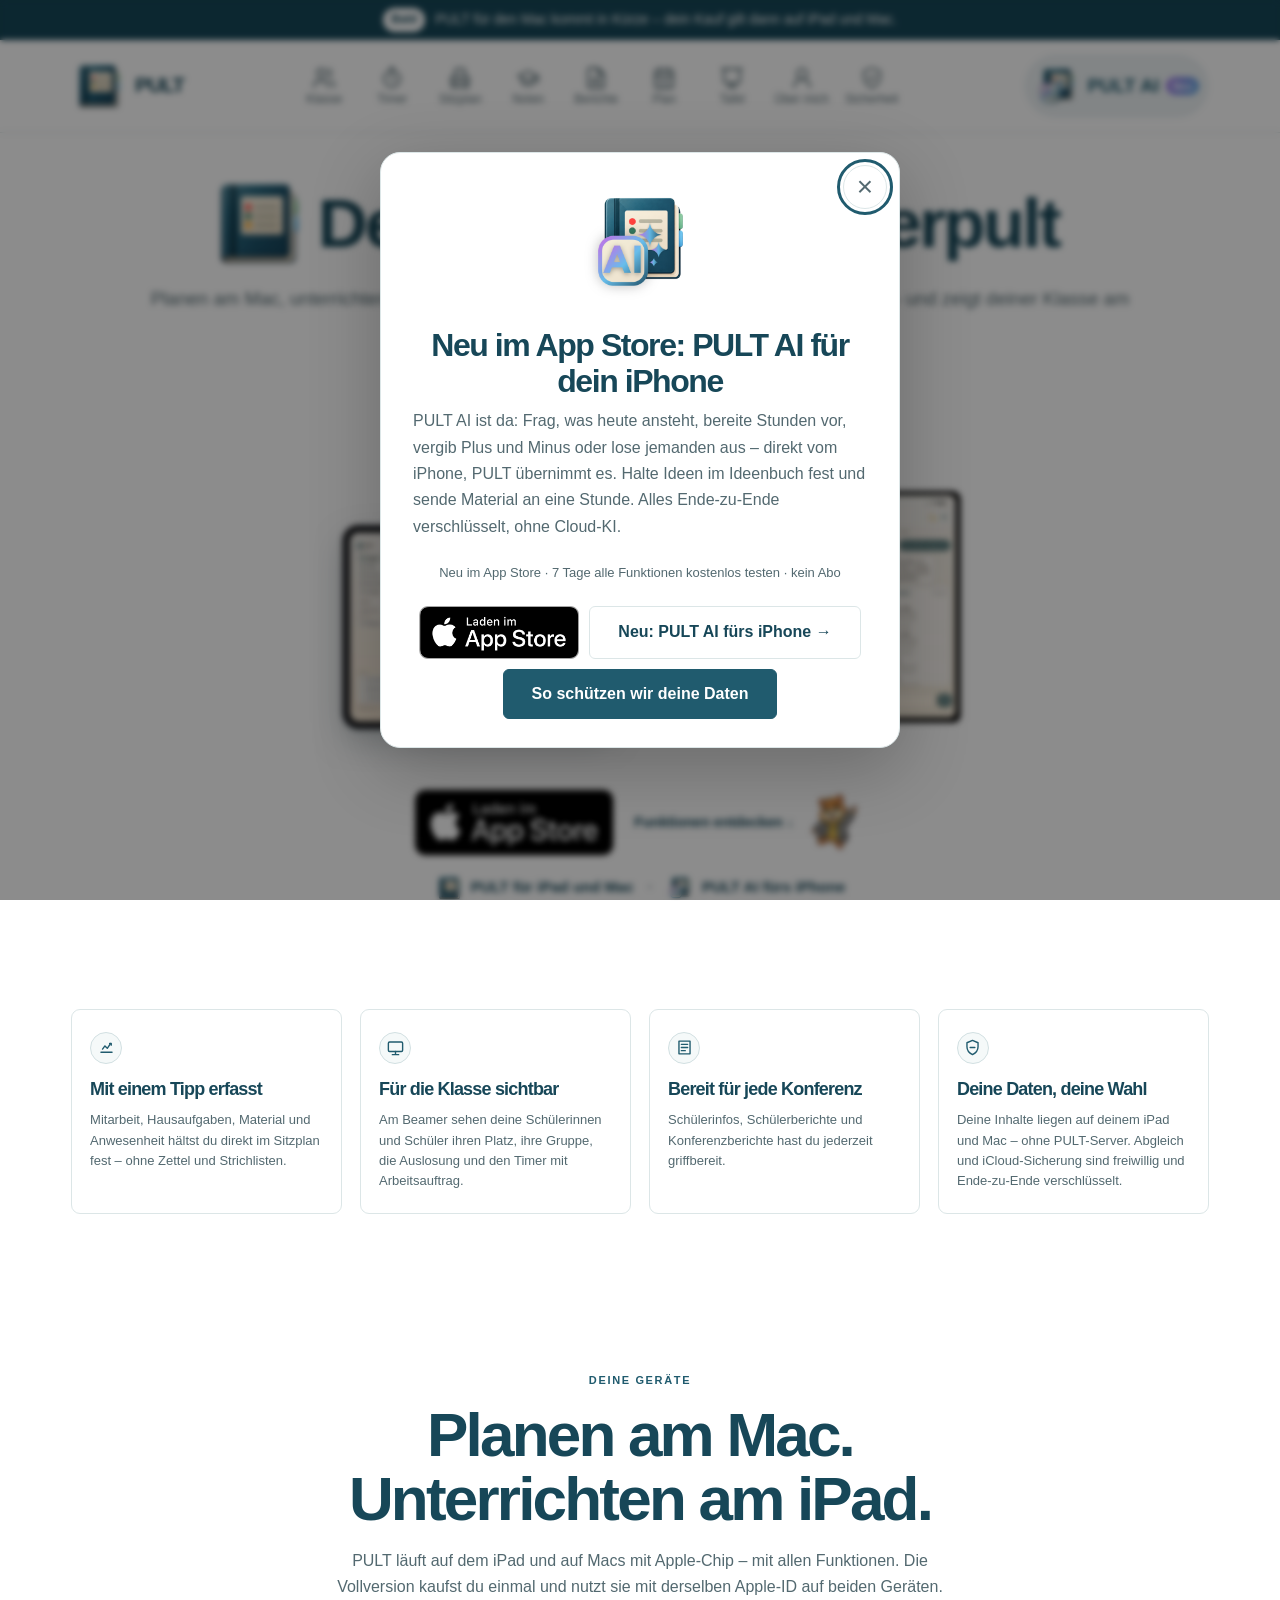
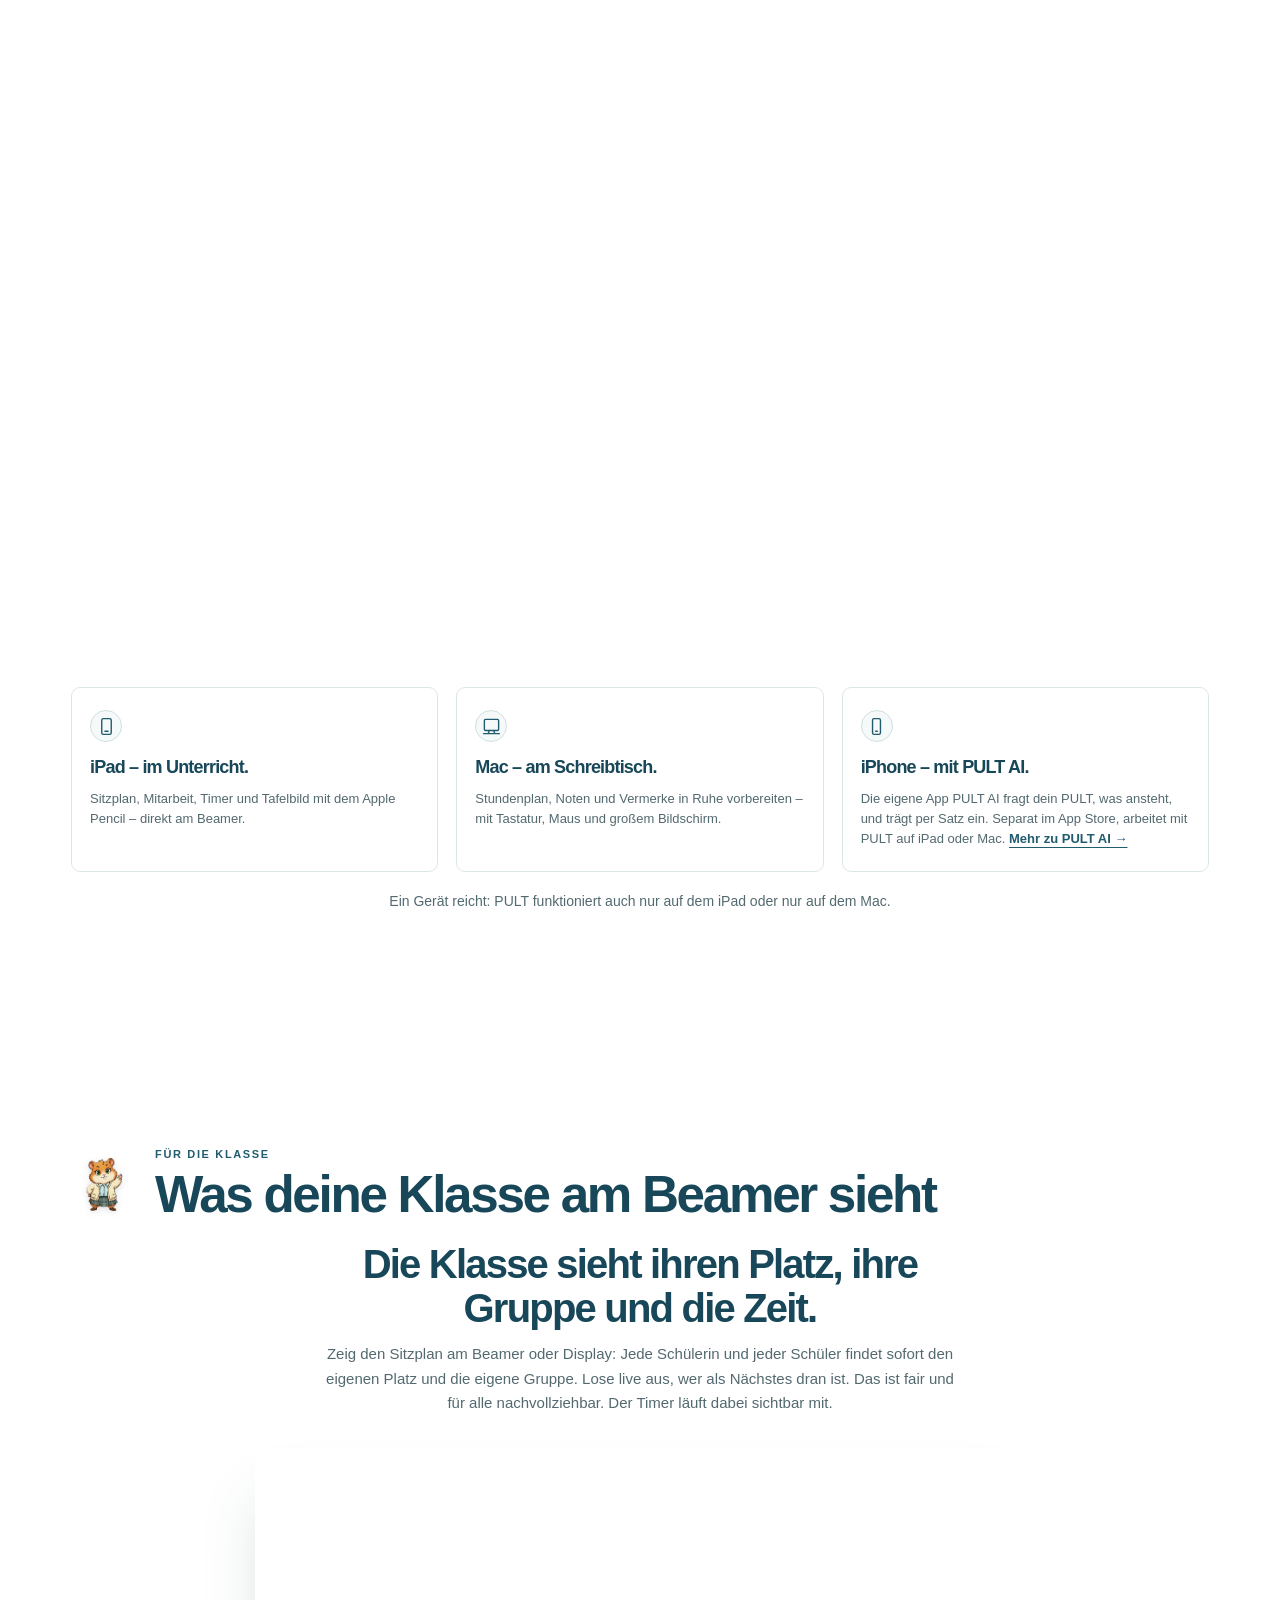
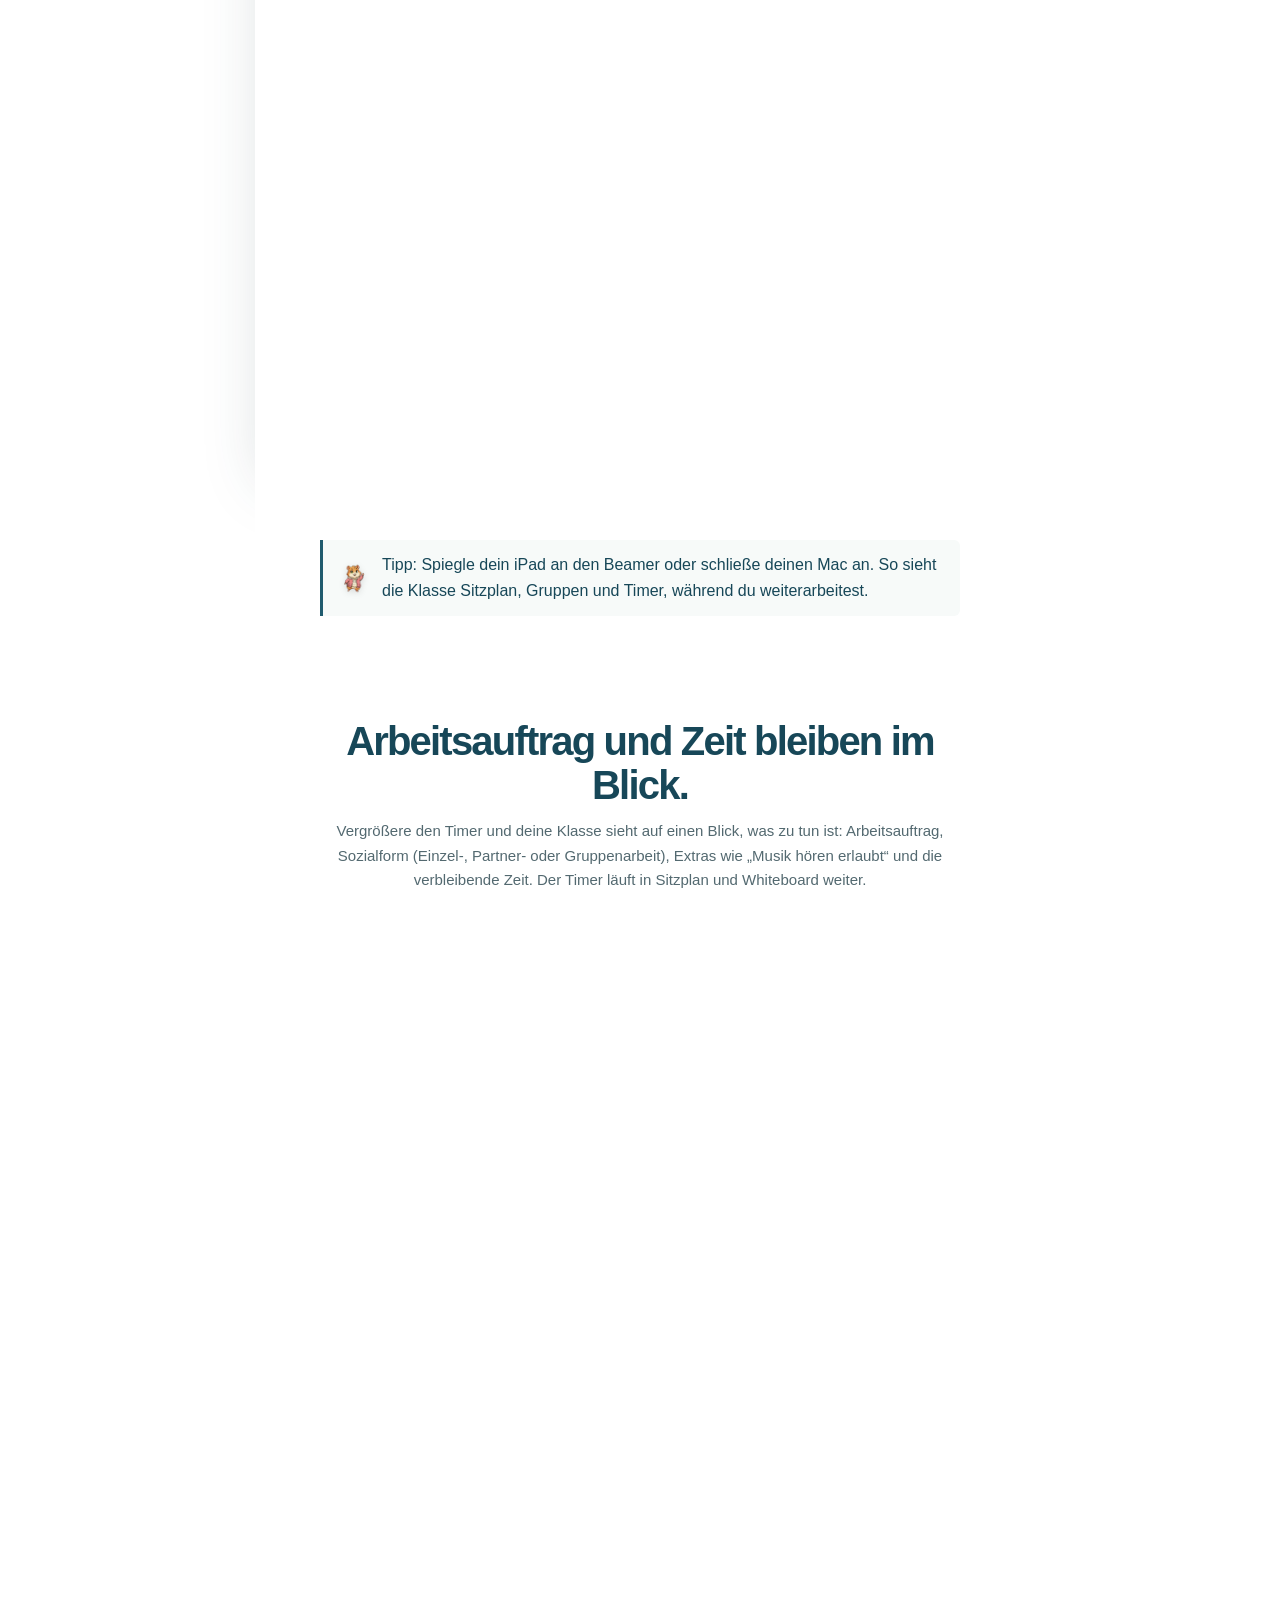
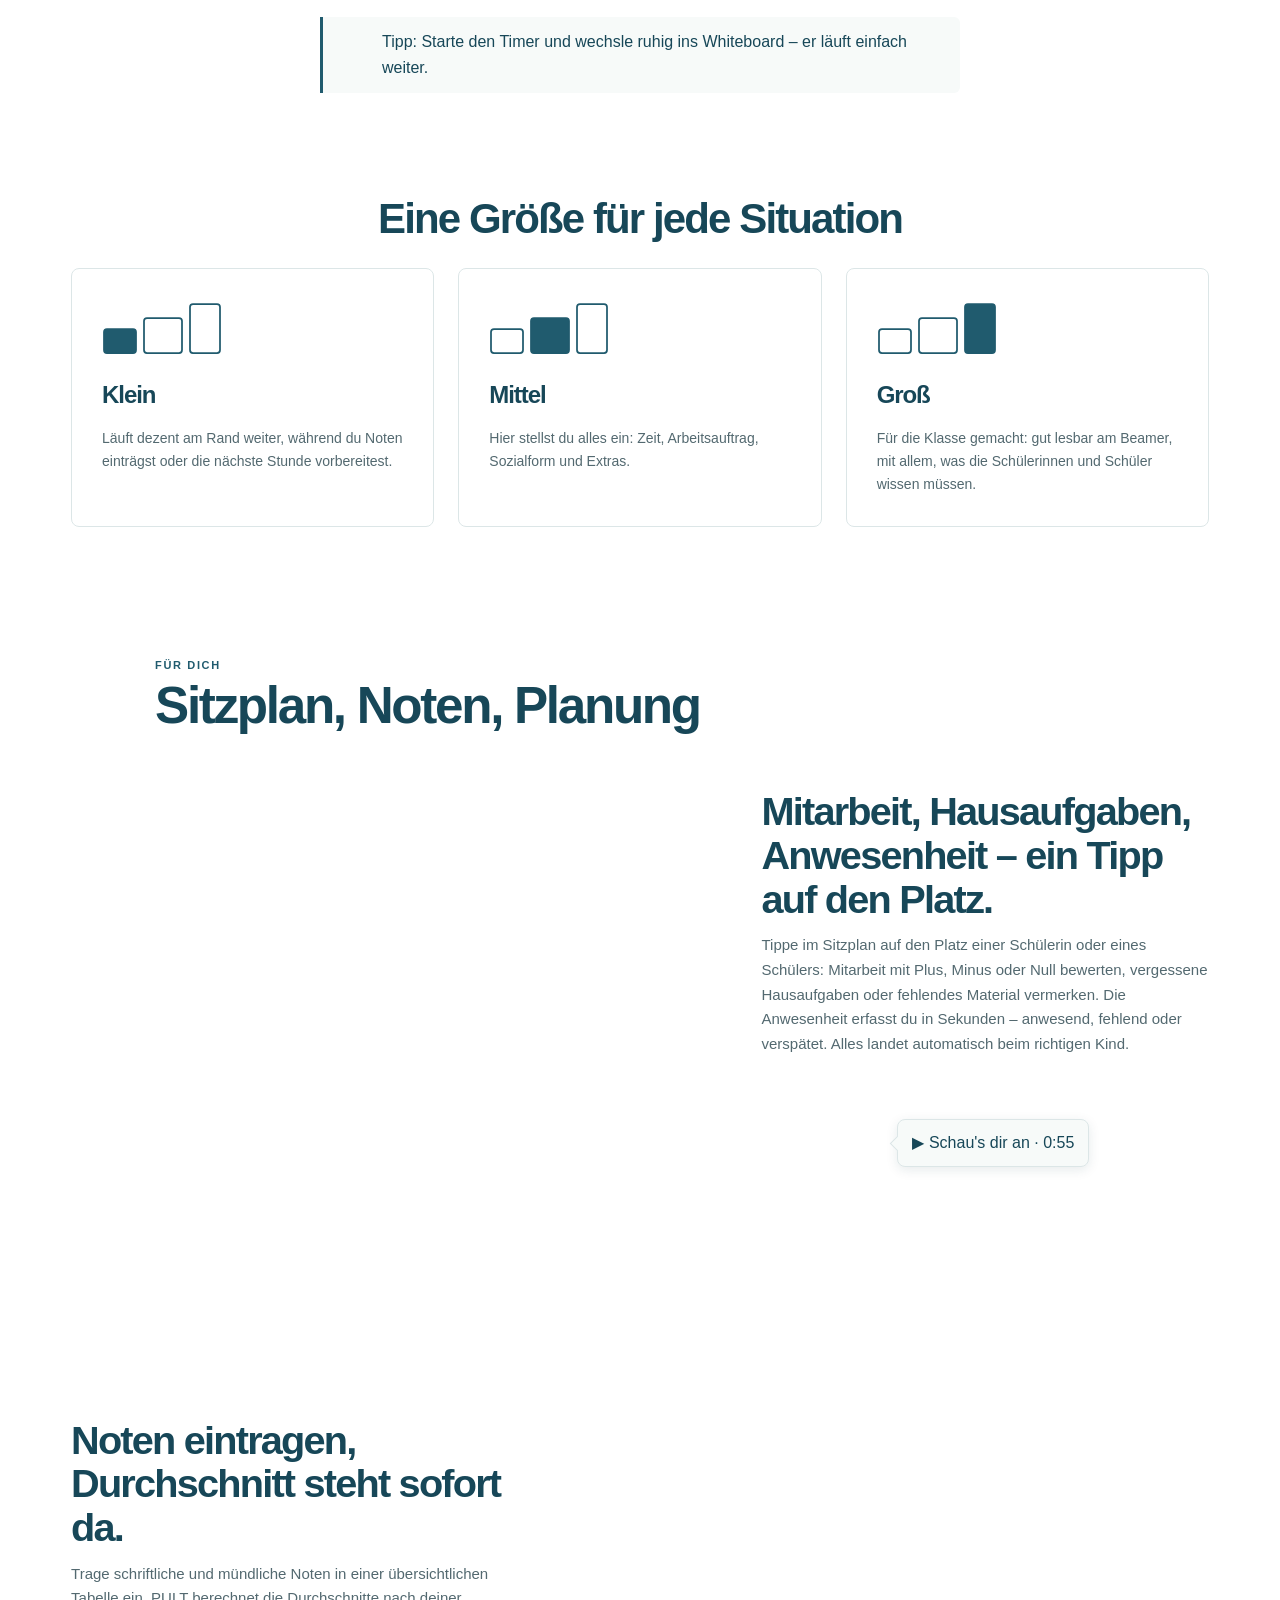
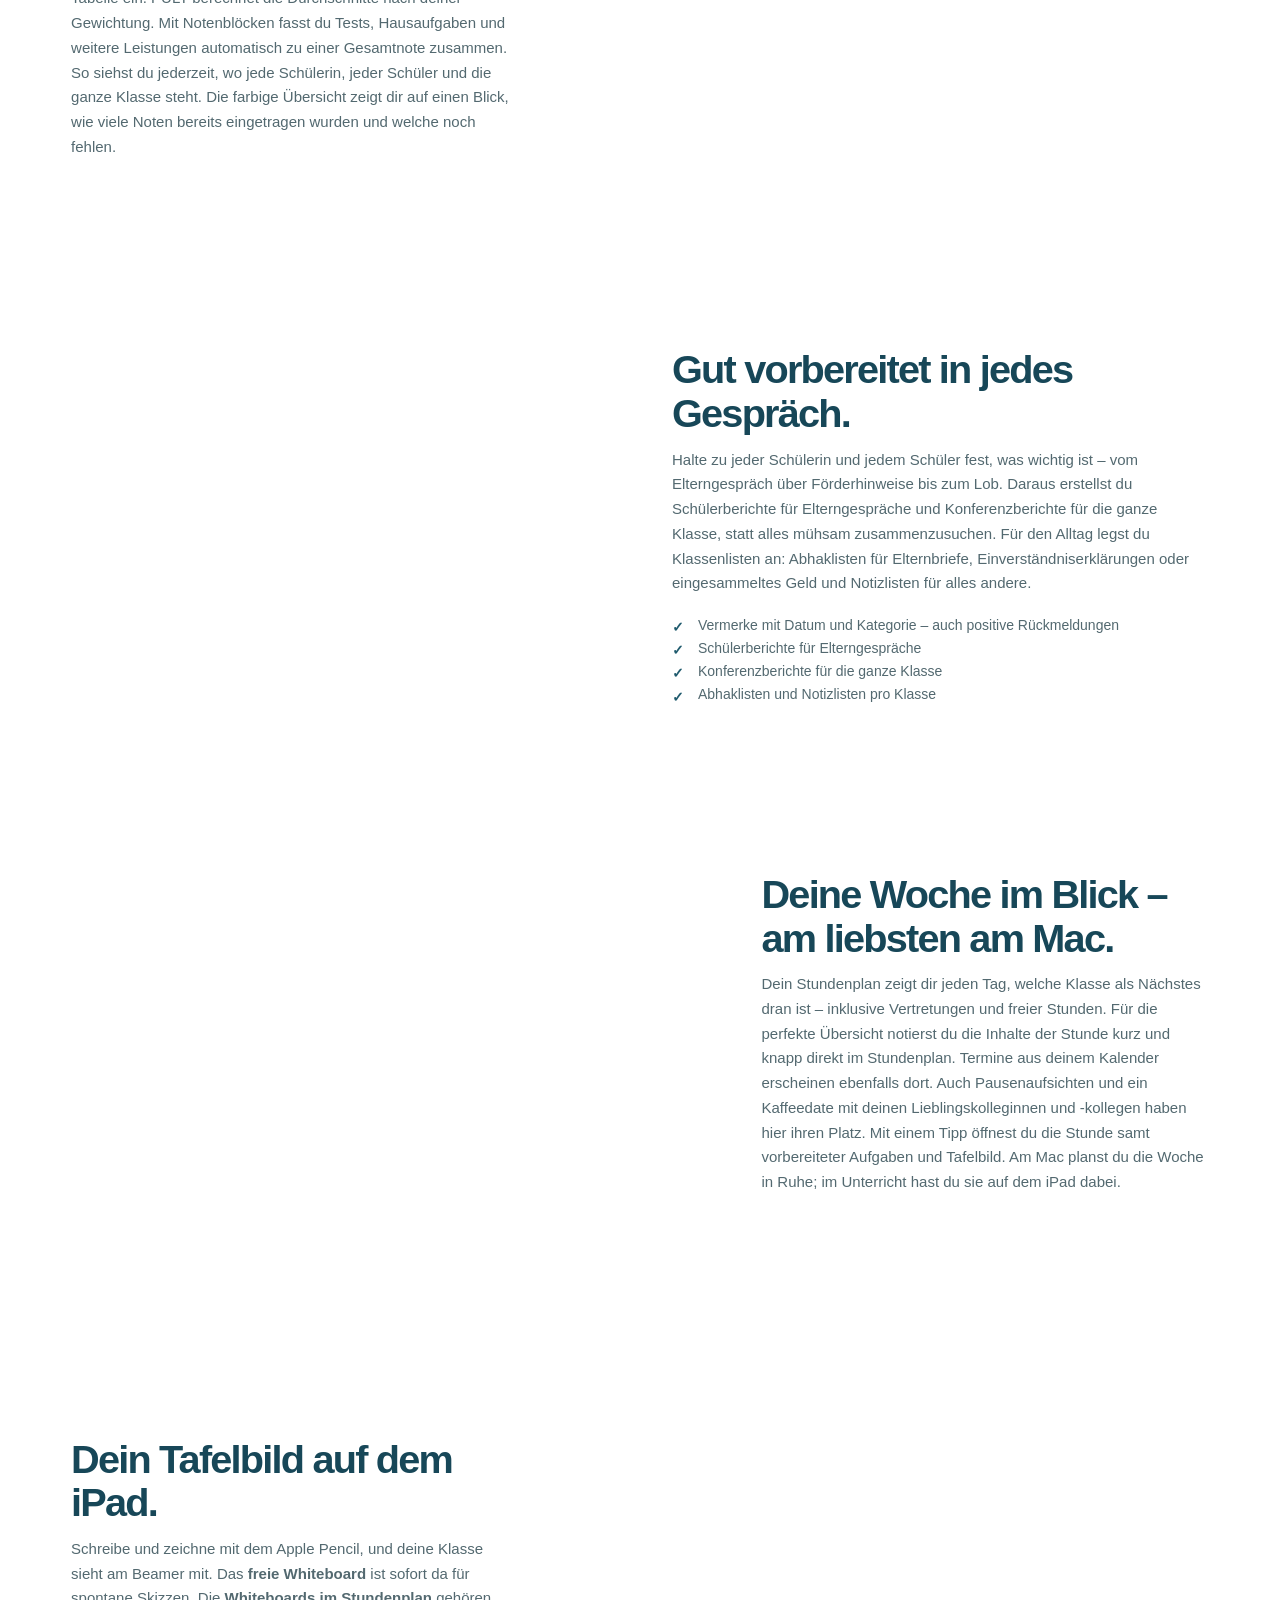
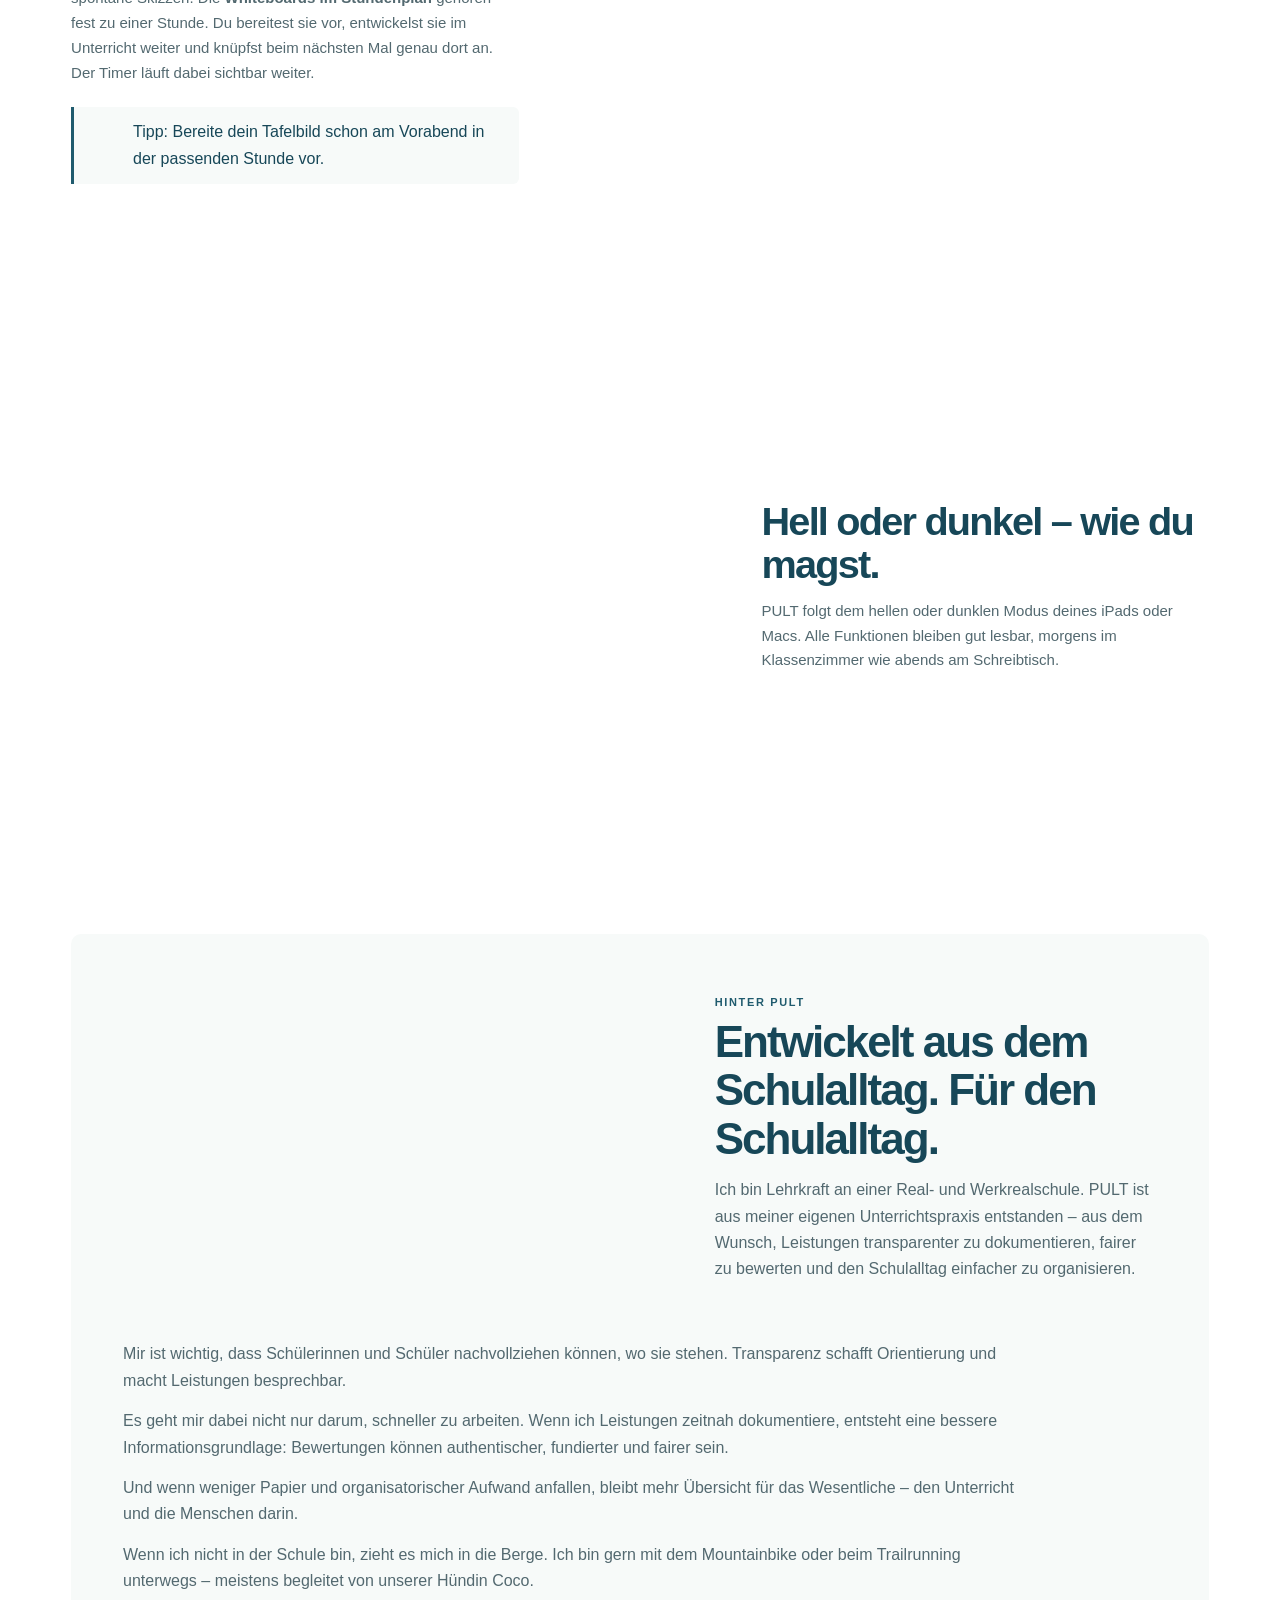
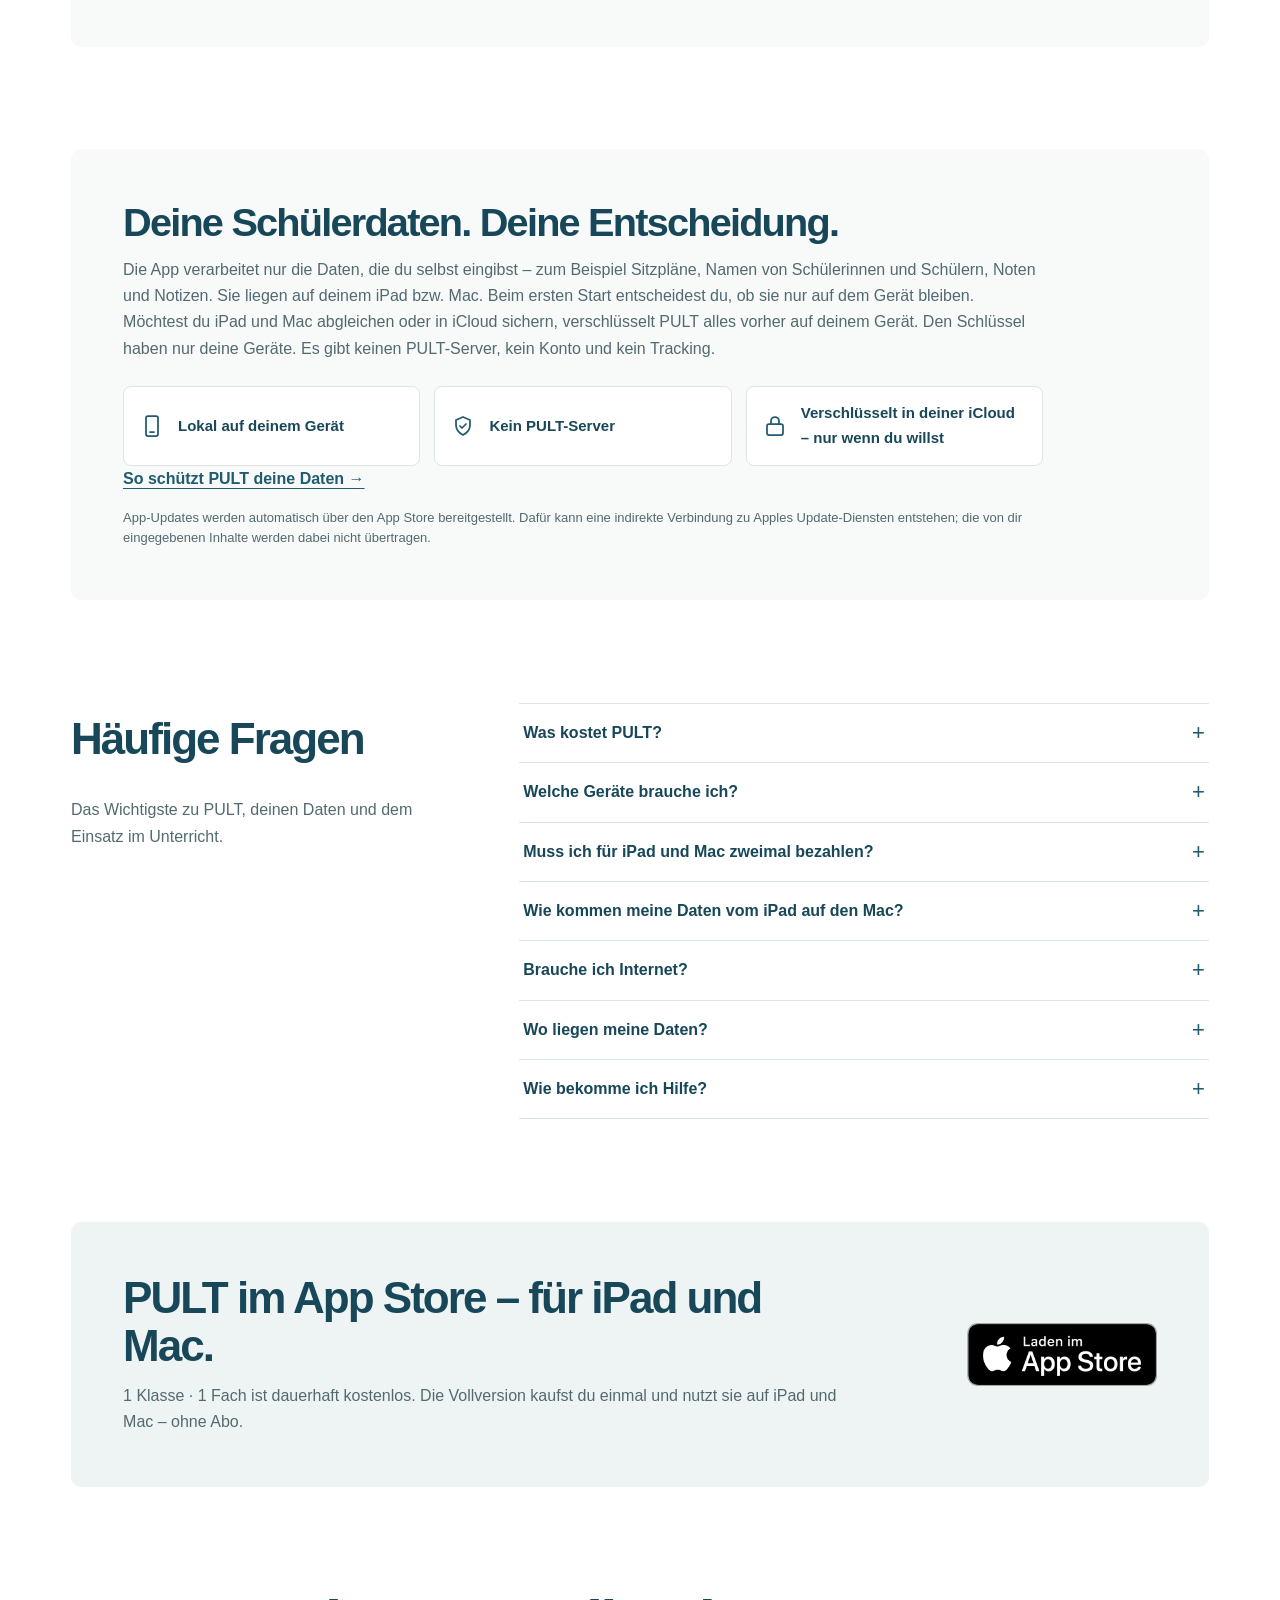
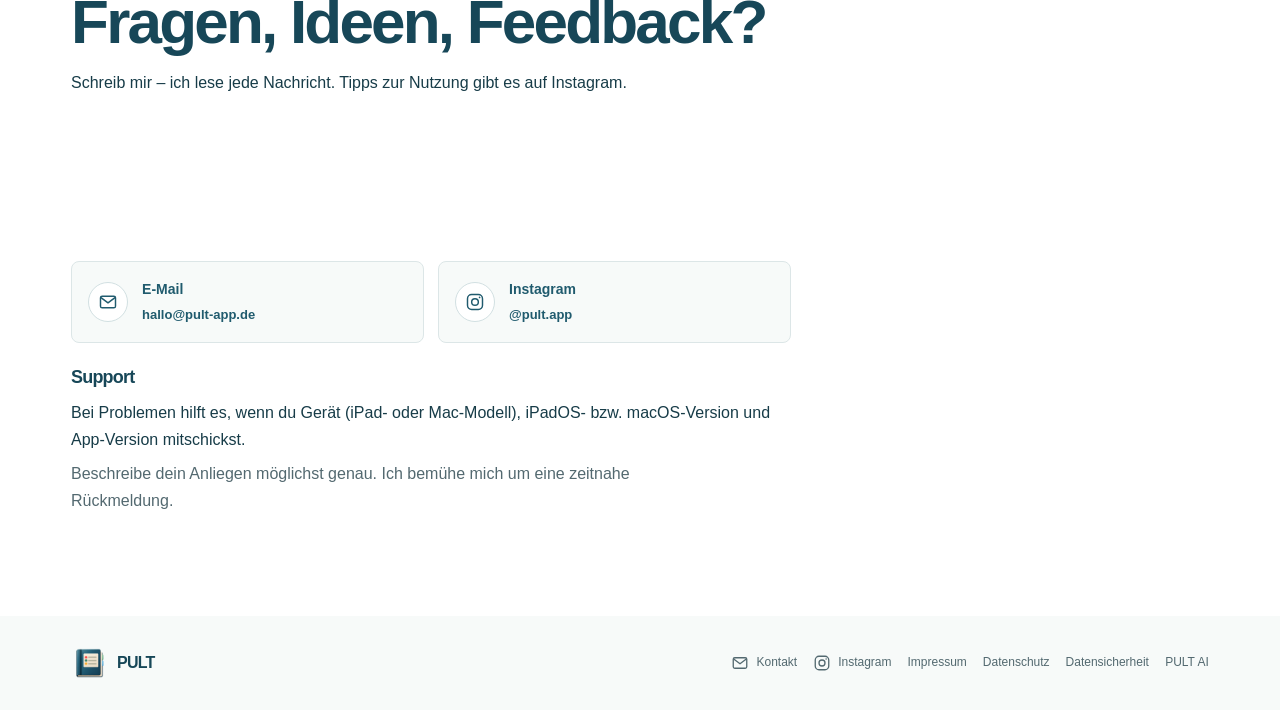
==== index.html @ d8dfca4c "Sitzplan-Bild aktualisiert Co-authored-by: Copilot <223556219+Copilot@users.noreply.github.com>" ====
<!doctype html>
<html lang="de">
  <head>
    <meta charset="utf-8">
    <meta name="viewport" content="width=device-width, initial-scale=1">
    <meta name="theme-color" content="#ffffff">
    <meta name="description" content="PULT organisiert Sitzplan, Mitarbeit, Timer, Noten und Stundenplan für deinen Unterricht – auf dem iPad und auf dem Mac.">
    <meta property="og:type" content="website">
    <meta property="og:locale" content="de_DE">
    <meta property="og:title" content="PULT – dein digitales Lehrerpult">
    <meta property="og:description" content="Planen am Mac. Unterrichten am iPad. Dein digitales Lehrerpult – einmal kaufen, auf beiden nutzen.">
    <meta property="og:image" content="https://pult-app.de/assets/images/web/og-pult-geraete.png">
    <meta property="og:image:width" content="1200">
    <meta property="og:image:height" content="630">
    <meta property="og:image:alt" content="PULT auf iPad und Mac, daneben PULT AI auf dem iPhone. Planen am Mac. Unterrichten am iPad.">
    <meta name="twitter:card" content="summary_large_image">
    <meta name="twitter:image" content="https://pult-app.de/assets/images/web/og-pult-geraete.png">
    <title>PULT – dein digitales Lehrerpult</title>
    <link rel="icon" href="./assets/pult-logo.png" type="image/png">
    <link rel="apple-touch-icon" href="./assets/pult-logo.png">
    <link rel="stylesheet" href="./styles.css?v=hero-sitzplan-timer-20261111">
    <link rel="stylesheet" href="./assets/css/pult-ai-popup.css?v=pult-ai-appstore-20261107">
    <script type="module" src="./script.js?v=mac-20261111"></script>
    <script src="./assets/js/videos.js" defer></script>
    <script src="./assets/js/pult-ai-popup.js?v=pult-ai-appstore-20261107" defer></script>
  </head>
  <body>
    <a class="skip-link" href="#inhalt">Zum Inhalt springen</a>
    <!-- MAC-BANNER: nach Mac-Start entfernen -->
    <div class="mac-banner" role="note">
      <span class="mac-banner-badge">Bald</span>
      <span>PULT für den Mac kommt in Kürze – dein Kauf gilt dann auf iPad und Mac.</span>
    </div>
    <header class="site-header">
      <div class="container header-inner">
        <a class="brand" href="#start" aria-label="PULT – zur Startseite">
          <img src="./assets/pult-logo.png" width="54" height="54" alt="">
          <span>PULT</span>
        </a>
        <a class="navigation-pult-ai header-pult-ai" href="/pult-ai/" aria-label="PULT AI, neu"><img src="./assets/images/pult-ai-logo.png?v=20261025" width="46" height="46" alt=""><span>PULT AI</span></a>
        <button class="menu-toggle" type="button" aria-expanded="false" aria-controls="hauptnavigation">
          <span class="menu-icon" aria-hidden="true"></span>
          <span class="visually-hidden">Menü öffnen</span>
        </button>
        <nav class="navigation" id="hauptnavigation" aria-label="Hauptnavigation">
          <a class="navigation-link" href="#klasse" aria-label="Für die Klasse" title="Für die Klasse"><svg aria-hidden="true" viewBox="0 0 24 24"><path d="M16 21v-2a4 4 0 0 0-4-4H6a4 4 0 0 0-4 4v2"/><circle cx="9" cy="7" r="4"/><path d="M22 21v-2a4 4 0 0 0-3-3.87M16 3.13a4 4 0 0 1 0 7.75"/></svg><span class="nav-label-short">Klasse</span><span class="nav-label-full">Für die Klasse</span></a>
          <a class="navigation-link" href="#timer" aria-label="Timer" title="Timer"><svg aria-hidden="true" viewBox="0 0 24 24"><circle cx="12" cy="13" r="8"/><path d="M12 9v4l2.5 1.5M10 2h4M12 2v3"/></svg><span class="nav-label-short">Timer</span><span class="nav-label-full">Timer</span></a>
          <a class="navigation-link" href="#sitzplan" aria-label="Sitzplan" title="Sitzplan"><svg aria-hidden="true" viewBox="0 0 24 24"><path d="M7 11V5a2 2 0 0 1 2-2h6a2 2 0 0 1 2 2v6"/><path d="M5 11h14a2 2 0 0 1 2 2v3H3v-3a2 2 0 0 1 2-2ZM5 16v5m14-5v5M3 21h18"/></svg><span class="nav-label-short">Sitzplan</span><span class="nav-label-full">Sitzplan</span></a>
          <a class="navigation-link" href="#noten" aria-label="Noten" title="Noten"><svg aria-hidden="true" viewBox="0 0 24 24"><path d="m22 10-10-5L2 10l10 5 10-5ZM6 12v5c3.5 3 8.5 3 12 0v-5m4-2v6"/></svg><span class="nav-label-short">Noten</span><span class="nav-label-full">Noten</span></a>
          <a class="navigation-link" href="#berichte" aria-label="Berichte" title="Berichte"><svg aria-hidden="true" viewBox="0 0 24 24"><path d="M14 2H6a2 2 0 0 0-2 2v16a2 2 0 0 0 2 2h12a2 2 0 0 0 2-2V8z"/><path d="M14 2v6h6M8 13h8m-8 4h8"/></svg><span class="nav-label-short">Berichte</span><span class="nav-label-full">Berichte</span></a>
          <a class="navigation-link" href="#stundenplan" aria-label="Stundenplan" title="Stundenplan"><svg aria-hidden="true" viewBox="0 0 24 24"><rect x="3" y="4" width="18" height="18" rx="2"/><path d="M16 2v4M8 2v4M3 10h18M8 14h2m4 0h2m-8 4h2m4 0h2"/></svg><span class="nav-label-short">Plan</span><span class="nav-label-full">Stundenplan</span></a>
          <a class="navigation-link" href="#whiteboard" aria-label="Whiteboard" title="Whiteboard"><svg aria-hidden="true" viewBox="0 0 24 24"><path d="M2 3h20M20 3v12a2 2 0 0 1-2 2H6a2 2 0 0 1-2-2V3M12 17v4M8 21h8"/></svg><span class="nav-label-short">Tafel</span><span class="nav-label-full">Whiteboard</span></a>
          <a class="navigation-link" href="#hinter-pult" aria-label="Das Gesicht hinter PULT" title="Das Gesicht hinter PULT"><svg aria-hidden="true" viewBox="0 0 24 24"><circle cx="12" cy="8" r="5"/><path d="M20 21a8 8 0 0 0-16 0"/></svg><span class="nav-label-short">Über mich</span><span class="nav-label-full">Das Gesicht hinter PULT</span></a>
          <a class="navigation-link" href="./datensicherheit.html" aria-label="Datensicherheit" title="Datensicherheit"><svg aria-hidden="true" viewBox="0 0 24 24"><path d="M12 22s8-4 8-11V5l-8-3-8 3v6c0 7 8 11 8 11Z"/><path d="m9 12 2 2 4-4"/></svg><span class="nav-label-short">Sicherheit</span><span class="nav-label-full">Datensicherheit</span></a>
          <a class="navigation-pult-ai" href="/pult-ai/" aria-label="PULT AI, neu" title="PULT AI">
            <img src="./assets/images/pult-ai-logo.png?v=20261025" width="46" height="46" alt="">
            <span>PULT AI</span>
            <span class="navigation-new" aria-hidden="true">Neu</span>
          </a>
        </nav>
      </div>
    </header>

    <main id="inhalt">
      <section class="hero section-space hero-stacked" id="start" aria-labelledby="hero-title">
        <div class="container hero-grid">
          <div class="hero-copy">
            <div class="hero-heading">
              <img class="hero-logo" src="./assets/pult-logo-freigestellt.png" width="599" height="620" alt="PULT" decoding="async">
              <h1 id="hero-title">Dein digitales Lehrerpult</h1>
            </div>
            <p class="hero-description">Planen am Mac, unterrichten am iPad: PULT organisiert Sitzplan, Noten und Stundenplan – und zeigt deiner Klasse am Beamer Sitzplan, Gruppen und den Timer mit Arbeitsauftrag.</p>
          </div>
          <figure class="hero-visual">
            <button class="screenshot-trigger" type="button" aria-label="Bild vergrößern: PULT auf Mac und iPad, PULT AI auf dem iPhone">
              <picture>
                <source srcset="./assets/images/web/web-pult-geraete.webp" type="image/webp">
                <img src="./assets/images/web/web-pult-geraete.png" width="2000" height="1237" alt="PULT auf dem Mac mit Wochenstundenplan und auf dem iPad mit Sitzplan, daneben die iPhone-App PULT AI" fetchpriority="high" decoding="async">
              </picture>
            </button>
          </figure>
          <div class="hero-actions">
            <a class="app-store-link" data-config-link="appStoreUrl" data-config-label="Im App Store laden"><img class="app-store-badge" src="./assets/app-store-badge-de.png" width="600" height="200" alt="Laden im App Store"></a>
            <span class="hero-discover">
              <a class="hero-secondary-link" href="#klasse">Funktionen entdecken <span aria-hidden="true">↓</span></a>
              <img src="./assets/hamster-start.png" width="64" height="64" alt="" aria-hidden="true" decoding="async">
            </span>
          </div>
          <div class="hero-devices" aria-label="PULT Apps und Geräte">
            <span class="hero-device">
              <img src="./assets/pult-logo.png" width="28" height="28" alt="" aria-hidden="true">
              <span>PULT für iPad und Mac</span>
            </span>
            <span class="hero-device-separator" aria-hidden="true">·</span>
            <a class="hero-device" href="/pult-ai/">
              <img src="./assets/images/pult-ai-logo.png?v=20261025" width="28" height="28" alt="" aria-hidden="true">
              <span>PULT AI fürs iPhone</span>
            </a>
          </div>
        </div>
      </section>

      <section class="advantages" aria-labelledby="advantages-title">
        <div class="container advantages-grid">
          <h2 class="visually-hidden" id="advantages-title">Vorteile von PULT</h2>
          <article class="advantage-card">
            <span class="line-icon-circle" aria-hidden="true"><svg viewBox="0 0 24 24"><path d="M5 18h14M7 14l3-4 3 3 4-6"></path><path d="M16 7h2v2"></path></svg></span>
            <h3>Mit einem Tipp erfasst</h3>
            <p>Mitarbeit, Hausaufgaben, Material und Anwesenheit hältst du direkt im Sitzplan fest – ohne Zettel und Strichlisten.</p>
          </article>
          <article class="advantage-card">
            <span class="line-icon-circle" aria-hidden="true"><svg viewBox="0 0 24 24"><rect x="3" y="5" width="18" height="12" rx="1.5"></rect><path d="M8 21h8m-4-4v4"></path></svg></span>
            <h3>Für die Klasse sichtbar</h3>
            <p>Am Beamer sehen deine Schülerinnen und Schüler ihren Platz, ihre Gruppe, die Auslosung und den Timer mit Arbeitsauftrag.</p>
          </article>
          <article class="advantage-card">
            <span class="line-icon-circle" aria-hidden="true"><svg viewBox="0 0 24 24"><path d="M5 4h14v16H5z"></path><path d="M8 8h8m-8 4h8m-8 4h5"></path></svg></span>
            <h3>Bereit für jede Konferenz</h3>
            <p>Schülerinfos, Schülerberichte und Konferenzberichte hast du jederzeit griffbereit.</p>
          </article>
          <article class="advantage-card">
            <span class="line-icon-circle" aria-hidden="true"><svg viewBox="0 0 24 24"><path d="M12 3 5 6v5c0 5 3 8 7 10 4-2 7-5 7-10V6l-7-3Z"></path><path d="M9 12h6"></path></svg></span>
            <h3>Deine Daten, deine Wahl</h3>
            <p>Deine Inhalte liegen auf deinem iPad und Mac – ohne PULT-Server. Abgleich und iCloud-Sicherung sind freiwillig und Ende-zu-Ende verschlüsselt.</p>
          </article>
        </div>
      </section>

      <section class="devices-section container" id="geraete" aria-labelledby="geraete-title">
        <header class="section-intro">
          <p class="eyebrow">Deine Geräte</p>
          <h2 id="geraete-title">Planen am Mac. Unterrichten am iPad.</h2>
          <p>PULT läuft auf dem iPad und auf Macs mit Apple-Chip – mit allen Funktionen. Die Vollversion kaufst du einmal und nutzt sie mit derselben Apple-ID auf beiden Geräten.</p>
        </header>
        <figure class="feature-visual devices-visual">
          <button class="screenshot-trigger" type="button" aria-label="Bild vergrößern: Derselbe PULT-Sitzplan auf iPad und Mac">
            <picture>
              <source srcset="./assets/images/web/web-pult-ipad-und-mac.webp" type="image/webp">
              <img src="./assets/images/web/web-pult-ipad-und-mac.png" width="2000" height="1242" alt="Derselbe PULT-Sitzplan der Beispielklasse 7b auf dem iPad und auf dem Mac" loading="lazy" decoding="async">
            </picture>
          </button>
        </figure>
        <div class="devices-grid">
          <article class="advantage-card">
            <span class="line-icon-circle" aria-hidden="true"><svg viewBox="0 0 24 24"><rect x="6" y="2" width="12" height="20" rx="2"></rect><path d="M10 18h4"></path></svg></span>
            <h3>iPad – im Unterricht.</h3>
            <p>Sitzplan, Mitarbeit, Timer und Tafelbild mit dem Apple Pencil – direkt am Beamer.</p>
          </article>
          <article class="advantage-card">
            <span class="line-icon-circle" aria-hidden="true"><svg viewBox="0 0 24 24"><rect x="3" y="3" width="18" height="14" rx="1.5"></rect><path d="M2 21h20m-7-4 1 4m-8 0 1-4"></path></svg></span>
            <h3>Mac – am Schreibtisch.</h3>
            <p>Stundenplan, Noten und Vermerke in Ruhe vorbereiten – mit Tastatur, Maus und großem Bildschirm.</p>
          </article>
          <article class="advantage-card">
            <span class="line-icon-circle" aria-hidden="true"><svg viewBox="0 0 24 24"><rect x="7" y="2" width="10" height="20" rx="2"></rect><path d="M11 18h2"></path></svg></span>
            <h3>iPhone – mit PULT AI.</h3>
            <p>Die eigene App PULT AI fragt dein PULT, was ansteht, und trägt per Satz ein. Separat im App Store, arbeitet mit PULT auf iPad oder Mac. <a href="/pult-ai/">Mehr zu PULT AI →</a></p>
          </article>
        </div>
        <p class="devices-note">Ein Gerät reicht: PULT funktioniert auch nur auf dem iPad oder nur auf dem Mac.</p>
      </section>

      <div class="feature-list container">
        <header class="feature-chapter">
          <img class="mascot mascot-64" src="./assets/hamsters/hamster-tipp-sitzplan.png" width="294" height="294" alt="" aria-hidden="true" loading="lazy" decoding="async">
          <div><p class="eyebrow">Für die Klasse</p><h2>Was deine Klasse am Beamer sieht</h2></div>
        </header>

        <section class="feature-stage" id="klasse" aria-labelledby="klasse-title">
          <div class="stage-copy">
            <div class="feature-copy">
              <h3 id="klasse-title">Die Klasse sieht ihren Platz, ihre Gruppe und die Zeit.</h3>
              <p>Zeig den Sitzplan am Beamer oder Display: Jede Schülerin und jeder Schüler findet sofort den eigenen Platz und die eigene Gruppe. Lose live aus, wer als Nächstes dran ist. Das ist fair und für alle nachvollziehbar. Der Timer läuft dabei sichtbar mit.</p>
            </div>
          </div>
          <figure class="feature-visual">
            <button class="screenshot-trigger" type="button" aria-label="Screenshot vergrößern: Auslosung im PULT-Sitzplan">
              <picture>
                <source srcset="./assets/images/web/web-pult-sitzplan.webp?v=20261111b" type="image/webp">
                <img src="./assets/images/web/web-pult-sitzplan.png?v=20261111b" width="1600" height="1237" alt="Sitzplan der Beispielklasse 7b in PULT, wie ihn die Klasse am Beamer sieht" loading="lazy" decoding="async">
              </picture>
            </button>
          </figure>
          <aside class="tip-box">
            <img class="mascot mascot-32" src="./assets/hamsters/hamster-navigation.png" width="294" height="294" alt="" aria-hidden="true" loading="lazy" decoding="async">
            <p>Tipp: Spiegle dein iPad an den Beamer oder schließe deinen Mac an. So sieht die Klasse Sitzplan, Gruppen und Timer, während du weiterarbeitest.</p>
          </aside>
        </section>

        <section class="feature-stage" id="timer" aria-labelledby="timer-title">
          <div class="stage-copy">
            <div class="feature-copy">
              <h3 id="timer-title">Arbeitsauftrag und Zeit bleiben im Blick.</h3>
              <p>Vergrößere den Timer und deine Klasse sieht auf einen Blick, was zu tun ist: Arbeitsauftrag, Sozialform (Einzel-, Partner- oder Gruppenarbeit), Extras wie „Musik hören erlaubt“ und die verbleibende Zeit. Der Timer läuft in Sitzplan und Whiteboard weiter.</p>
            </div>
          </div>
          <figure class="feature-visual">
            <button class="screenshot-trigger" type="button" aria-label="Screenshot vergrößern: Timer mit Arbeitsauftrag">
              <picture>
                <source srcset="./assets/images/web/web-pult-timer.webp" type="image/webp">
                <img src="./assets/images/web/web-pult-timer.png" width="1600" height="1237" alt="PULT-Timer im dunklen Modus mit Arbeitsauftrag, Einzelarbeit, Flüsterlautstärke und 08:58 Restzeit" loading="lazy" decoding="async">
              </picture>
            </button>
          </figure>
          <aside class="tip-box">
            <img class="mascot mascot-32" src="./assets/hamsters/hamster-tipp-timer.png" width="294" height="294" alt="" aria-hidden="true" loading="lazy" decoding="async">
            <p>Tipp: Starte den Timer und wechsle ruhig ins Whiteboard – er läuft einfach weiter.</p>
          </aside>
        </section>

        <section class="timer-size-section" aria-labelledby="timer-sizes-title">
          <header class="section-intro">
            <h3 id="timer-sizes-title">Eine Größe für jede Situation</h3>
          </header>
          <div class="timer-cards">
            <article class="timer-card timer-card-small">
              <svg class="timer-size-icon" viewBox="0 0 120 64" aria-hidden="true"><rect x="2" y="30" width="32" height="24" rx="3"></rect><rect x="42" y="19" width="38" height="35" rx="3"></rect><rect x="88" y="5" width="30" height="49" rx="3"></rect></svg>
              <h3>Klein</h3>
              <p>Läuft dezent am Rand weiter, während du Noten einträgst oder die nächste Stunde vorbereitest.</p>
            </article>
            <article class="timer-card timer-card-medium">
              <svg class="timer-size-icon" viewBox="0 0 120 64" aria-hidden="true"><rect x="2" y="30" width="32" height="24" rx="3"></rect><rect x="42" y="19" width="38" height="35" rx="3"></rect><rect x="88" y="5" width="30" height="49" rx="3"></rect></svg>
              <h3>Mittel</h3>
              <p>Hier stellst du alles ein: Zeit, Arbeitsauftrag, Sozialform und Extras.</p>
            </article>
            <article class="timer-card timer-card-large">
              <svg class="timer-size-icon" viewBox="0 0 120 64" aria-hidden="true"><rect x="2" y="30" width="32" height="24" rx="3"></rect><rect x="42" y="19" width="38" height="35" rx="3"></rect><rect x="88" y="5" width="30" height="49" rx="3"></rect></svg>
              <h3>Groß</h3>
              <p>Für die Klasse gemacht: gut lesbar am Beamer, mit allem, was die Schülerinnen und Schüler wissen müssen.</p>
            </article>
          </div>
        </section>

        <header class="feature-chapter">
          <img class="mascot mascot-64" src="./assets/hamster-lehrkraft.png" width="294" height="294" alt="" aria-hidden="true" loading="lazy" decoding="async">
          <div><p class="eyebrow">Für dich</p><h2>Sitzplan, Noten, Planung</h2></div>
        </header>

        <section class="feature-row" id="sitzplan" aria-labelledby="sitzplan-title">
          <figure class="feature-visual">
            <button class="screenshot-trigger" type="button" aria-label="Screenshot vergrößern: Anwesenheitsdialog">
              <picture>
                <source srcset="./assets/images/web/web-pult-anwesenheit.webp" type="image/webp">
                <img src="./assets/images/web/web-pult-anwesenheit.png" width="1600" height="1237" alt="Anwesenheit in PULT: anwesend, krank, entschuldigt und verspätet direkt im Sitzplan" loading="lazy" decoding="async">
              </picture>
            </button>
          </figure>
          <div class="feature-copy">
            <h3 id="sitzplan-title">Mitarbeit, Hausaufgaben, Anwesenheit – ein Tipp auf den Platz.</h3>
            <p>Tippe im Sitzplan auf den Platz einer Schülerin oder eines Schülers: Mitarbeit mit Plus, Minus oder Null bewerten, vergessene Hausaufgaben oder fehlendes Material vermerken. Die Anwesenheit erfasst du in Sekunden – anwesend, fehlend oder verspätet. Alles landet automatisch beim richtigen Kind.</p>
            <div data-video-slot="sitzplan-noten-planung"></div>
          </div>
        </section>

        <section class="feature-row feature-row-reverse" id="noten" aria-labelledby="noten-title">
          <figure class="feature-visual">
            <button class="screenshot-trigger" type="button" aria-label="Screenshot vergrößern: Notenübersicht">
              <picture>
                <source srcset="./assets/images/web/web-pult-noten.webp" type="image/webp">
                <img src="./assets/images/web/web-pult-noten.png" width="1600" height="1237" alt="Notenbuch in PULT mit farbigen Noten, Schnellnote und Notenblock für Kurztests" loading="lazy" decoding="async">
              </picture>
            </button>
          </figure>
          <div class="feature-copy">
            <h3 id="noten-title">Noten eintragen, Durchschnitt steht sofort da.</h3>
            <p>Trage schriftliche und mündliche Noten in einer übersichtlichen Tabelle ein. PULT berechnet die Durchschnitte nach deiner Gewichtung. Mit Notenblöcken fasst du Tests, Hausaufgaben und weitere Leistungen automatisch zu einer Gesamtnote zusammen. So siehst du jederzeit, wo jede Schülerin, jeder Schüler und die ganze Klasse steht. Die farbige Übersicht zeigt dir auf einen Blick, wie viele Noten bereits eingetragen wurden und welche noch fehlen.</p>
          </div>
        </section>

        <section class="feature-row" id="berichte" aria-labelledby="berichte-title">
          <figure class="feature-visual mac-feature-visual">
            <button class="screenshot-trigger" type="button" aria-label="Screenshot vergrößern: Vermerke in PULT auf dem Mac">
              <picture>
                <source srcset="./assets/images/web/web-pult-mac-vermerke.webp" type="image/webp">
                <img src="./assets/images/web/web-pult-mac-vermerke.png" width="2000" height="1356" alt="Vermerke in PULT auf dem Mac: Elterngespräch, Förderhinweis, Absprache, Lob und positive Rückmeldungen der Beispielklasse 7b" loading="lazy" decoding="async">
              </picture>
            </button>
          </figure>
          <div class="feature-copy">
            <h3 id="berichte-title">Gut vorbereitet in jedes Gespräch.</h3>
            <p>Halte zu jeder Schülerin und jedem Schüler fest, was wichtig ist – vom Elterngespräch über Förderhinweise bis zum Lob. Daraus erstellst du Schülerberichte für Elterngespräche und Konferenzberichte für die ganze Klasse, statt alles mühsam zusammenzusuchen. Für den Alltag legst du Klassenlisten an: Abhaklisten für Elternbriefe, Einverständniserklärungen oder eingesammeltes Geld und Notizlisten für alles andere.</p>
            <ul>
              <li>Vermerke mit Datum und Kategorie – auch positive Rückmeldungen</li>
              <li>Schülerberichte für Elterngespräche</li>
              <li>Konferenzberichte für die ganze Klasse</li>
              <li>Abhaklisten und Notizlisten pro Klasse</li>
            </ul>
          </div>
        </section>

        <section class="feature-row" id="stundenplan" aria-labelledby="stundenplan-title">
          <figure class="feature-visual mac-feature-visual">
            <button class="screenshot-trigger" type="button" aria-label="Screenshot vergrößern: Wochenstundenplan">
              <picture>
                <source srcset="./assets/images/web/web-pult-mac-stundenplan.webp" type="image/webp">
                <img src="./assets/images/web/web-pult-mac-stundenplan.png" width="2000" height="1356" alt="Wochenstundenplan in PULT auf dem Mac mit Fächern, Räumen, Pausen und freien Stunden" loading="lazy" decoding="async">
              </picture>
            </button>
          </figure>
          <div class="feature-copy">
            <h3 id="stundenplan-title">Deine Woche im Blick – am liebsten am Mac.</h3>
            <p>Dein Stundenplan zeigt dir jeden Tag, welche Klasse als Nächstes dran ist – inklusive Vertretungen und freier Stunden. Für die perfekte Übersicht notierst du die Inhalte der Stunde kurz und knapp direkt im Stundenplan. Termine aus deinem Kalender erscheinen ebenfalls dort. Auch Pausenaufsichten und ein Kaffeedate mit deinen Lieblingskolleginnen und -kollegen haben hier ihren Platz. Mit einem Tipp öffnest du die Stunde samt vorbereiteter Aufgaben und Tafelbild. Am Mac planst du die Woche in Ruhe; im Unterricht hast du sie auf dem iPad dabei.</p>
          </div>
        </section>

        <section class="feature-row feature-row-reverse" id="whiteboard" aria-labelledby="whiteboard-title">
          <figure class="feature-visual">
            <button class="screenshot-trigger" type="button" aria-label="Screenshot vergrößern: PULT-Whiteboard">
              <picture>
                <source srcset="./assets/images/web/web-pult-whiteboard.webp" type="image/webp">
                <img src="./assets/images/web/web-pult-whiteboard.png" width="1600" height="1226" alt="Whiteboard in PULT mit einem farbigen Tafelbild zur Zelle" loading="lazy" decoding="async">
              </picture>
            </button>
          </figure>
          <div class="feature-copy">
            <h3 id="whiteboard-title">Dein Tafelbild auf dem iPad.</h3>
            <p>Schreibe und zeichne mit dem Apple Pencil, und deine Klasse sieht am Beamer mit. Das <strong>freie Whiteboard</strong> ist sofort da für spontane Skizzen. Die <strong>Whiteboards im Stundenplan</strong> gehören fest zu einer Stunde. Du bereitest sie vor, entwickelst sie im Unterricht weiter und knüpfst beim nächsten Mal genau dort an. Der Timer läuft dabei sichtbar weiter.</p>
            <aside class="tip-box">
              <img class="mascot mascot-32" src="./assets/hamsters/hamster-tipp-whiteboard.png" width="294" height="294" alt="" aria-hidden="true" loading="lazy" decoding="async">
              <p>Tipp: Bereite dein Tafelbild schon am Vorabend in der passenden Stunde vor.</p>
            </aside>
          </div>
        </section>

        <section class="feature-row" id="darstellung" aria-labelledby="darstellung-title">
          <figure class="feature-visual mode-visual">
            <button class="screenshot-trigger" type="button" aria-label="Screenshot vergrößern: PULT im hellen und dunklen Modus">
              <picture>
                <source srcset="./assets/images/web/web-pult-hell-dunkel.webp" type="image/webp">
                <img src="./assets/images/web/web-pult-hell-dunkel.png" width="1600" height="1175" alt="PULT im hellen und im dunklen Modus" loading="lazy" decoding="async">
              </picture>
            </button>
          </figure>
          <div class="feature-copy">
            <h3 id="darstellung-title">Hell oder dunkel – wie du magst.</h3>
            <p>PULT folgt dem hellen oder dunklen Modus deines iPads oder Macs. Alle Funktionen bleiben gut lesbar, morgens im Klassenzimmer wie abends am Schreibtisch.</p>
          </div>
        </section>

        <section class="about-section" id="hinter-pult" aria-labelledby="about-title">
          <figure class="about-illustration">
            <img src="./assets/ueber-mich.png" width="1365" height="768" alt="Comic-Illustration einer Lehrkraft, die im Klassenzimmer ein iPad mit dem PULT-Sitzplan zeigt." loading="lazy" decoding="async">
          </figure>
          <div class="about-intro">
            <p class="eyebrow">Hinter PULT</p>
            <h2 id="about-title">Entwickelt aus dem Schulalltag. Für den Schulalltag.</h2>
            <p>Ich bin Lehrkraft an einer Real- und Werkrealschule. PULT ist aus meiner eigenen Unterrichtspraxis entstanden – aus dem Wunsch, Leistungen transparenter zu dokumentieren, fairer zu bewerten und den Schulalltag einfacher zu organisieren.</p>
          </div>
          <div class="about-story">
            <p>Mir ist wichtig, dass Schülerinnen und Schüler nachvollziehen können, wo sie stehen. Transparenz schafft Orientierung und macht Leistungen besprechbar.</p>
            <p>Es geht mir dabei nicht nur darum, schneller zu arbeiten. Wenn ich Leistungen zeitnah dokumentiere, entsteht eine bessere Informationsgrundlage: Bewertungen können authentischer, fundierter und fairer sein.</p>
            <p>Und wenn weniger Papier und organisatorischer Aufwand anfallen, bleibt mehr Übersicht für das Wesentliche – den Unterricht und die Menschen darin.</p>
            <p>Wenn ich nicht in der Schule bin, zieht es mich in die Berge. Ich bin gern mit dem Mountainbike oder beim Trailrunning unterwegs – meistens begleitet von unserer Hündin Coco.</p>
          </div>
        </section>

        <section class="data-section" id="daten" aria-labelledby="daten-title">
          <div class="data-copy">
            <h3 id="daten-title">Deine Schülerdaten. Deine Entscheidung.</h3>
            <p>Die App verarbeitet nur die Daten, die du selbst eingibst – zum Beispiel Sitzpläne, Namen von Schülerinnen und Schülern, Noten und Notizen. Sie liegen auf deinem iPad bzw. Mac. Beim ersten Start entscheidest du, ob sie nur auf dem Gerät bleiben.<!-- PRÜFEN: Bezeichnung auf dem Mac --> Möchtest du iPad und Mac abgleichen oder in iCloud sichern, verschlüsselt PULT alles vorher auf deinem Gerät. Den Schlüssel haben nur deine Geräte. Es gibt keinen PULT-Server, kein Konto und kein Tracking.</p>
            <div class="data-options">
              <article><svg viewBox="0 0 24 24" aria-hidden="true"><rect x="6" y="2" width="12" height="20" rx="2"></rect><path d="M10 18h4"></path></svg><h3>Lokal auf deinem Gerät</h3></article>
              <article><svg viewBox="0 0 24 24" aria-hidden="true"><path d="M12 3 5 6v5c0 5 3 8 7 10 4-2 7-5 7-10V6l-7-3Z"></path><path d="m9 12 2 2 4-4"></path></svg><h3>Kein PULT-Server</h3></article>
              <article><svg viewBox="0 0 24 24" aria-hidden="true"><rect x="4" y="10" width="16" height="11" rx="2"></rect><path d="M8 10V7a4 4 0 0 1 8 0v3"></path></svg><h3>Verschlüsselt in deiner iCloud – nur wenn du willst</h3></article>
            </div>
            <p class="data-security-link"><a href="./datensicherheit.html">So schützt PULT deine Daten →</a></p>
            <p class="update-note">App-Updates werden automatisch über den App Store bereitgestellt. Dafür kann eine indirekte Verbindung zu Apples Update-Diensten entstehen; die von dir eingegebenen Inhalte werden dabei nicht übertragen.</p>
          </div>
        </section>

      </div>

      <section class="faq-section container" aria-labelledby="faq-title">
        <div class="faq-intro">
          <h2 id="faq-title">Häufige Fragen</h2>
          <p>Das Wichtigste zu PULT, deinen Daten und dem Einsatz im Unterricht.</p>
        </div>
        <div class="faq-list">
          <details><summary>Was kostet PULT?</summary><p>1 Klasse · 1 Fach ist dauerhaft kostenlos. Weitere Klassen, Fächer und Gruppen schaltest du mit der Vollversion frei – einmal kaufen, kein Abo. Der Kauf gilt mit derselben Apple-ID auf iPad und Mac.</p></details>
          <details><summary>Welche Geräte brauche ich?</summary><p>Ein iPad oder einen Mac mit Apple-Chip (M1 oder neuer) – eins davon reicht. PULT läuft auf beiden mit allen Funktionen. Fürs iPhone gibt es die eigene App PULT AI, die mit PULT auf iPad oder Mac zusammenarbeitet.</p></details>
          <details><summary>Muss ich für iPad und Mac zweimal bezahlen?</summary><p>Nein. Die Vollversion kaufst du einmal, auf dem iPad oder auf dem Mac, und nutzt sie mit derselben Apple-ID auf beiden Geräten. PULT AI fürs iPhone ist eine eigene App und wird separat gekauft.</p></details>
          <details><summary>Wie kommen meine Daten vom iPad auf den Mac?</summary><p>Wenn du willst, gleicht PULT iPad und Mac über deine eigene iCloud ab – vorher auf dem Gerät Ende-zu-Ende verschlüsselt. Ohne Abgleich arbeiten beide Geräte getrennt. Mehr dazu auf der Seite <a href="./datensicherheit.html">Datensicherheit</a>.</p></details>
          <details><summary>Brauche ich Internet?</summary><p>Nein. PULT funktioniert offline. Internet brauchst du nur, wenn du iPad und Mac abgleichst, in iCloud sicherst oder PULT AI verbindest.</p></details>
          <!-- TODO: Antwort zum Gerätewechsel ergänzen -->
          <!-- <details><summary>Was passiert bei einem Gerätewechsel?</summary><p>[EINTRAGEN: wie Daten auf ein neues iPad kommen, z. B. über die Funktion „Daten sichern“ und „Daten wiederherstellen“]</p></details> -->
          <!-- TODO: Mindestversion ergänzen -->
          <!-- <details><summary>Welche iPadOS-Version brauche ich?</summary><p>[EINTRAGEN: Mindestversion]</p></details> -->
          <details><summary>Wo liegen meine Daten?</summary><p>Auf deinem iPad bzw. Mac. Beim ersten Start wählst du, ob sie nur dort bleiben.<!-- PRÜFEN: Bezeichnung auf dem Mac --> Abgleich und iCloud-Sicherung sind freiwillig und Ende-zu-Ende verschlüsselt – lesen können sie nur deine Geräte. Alles Weitere auf der Seite <a href="./datensicherheit.html">Datensicherheit</a>.</p></details>
          <details><summary>Wie bekomme ich Hilfe?</summary><p>Schreib an <a href="mailto:hallo@pult-app.de">hallo@pult-app.de</a> oder folge <a href="https://www.instagram.com/pult.app/" target="_blank" rel="noopener">@pult.app auf Instagram</a> für Tipps.</p></details>
        </div>
      </section>

      <section class="getting-started container" id="appstore" aria-labelledby="starten-title">
        <div>
          <h2 id="starten-title">PULT im App Store – für iPad und Mac.</h2>
          <p>1 Klasse · 1 Fach ist dauerhaft kostenlos. Die Vollversion kaufst du einmal und nutzt sie auf iPad und Mac – ohne Abo.</p>
        </div>
        <a class="app-store-link" data-config-link="appStoreUrl" data-config-label="Im App Store laden"><img class="app-store-badge" src="./assets/app-store-badge-de.png" width="600" height="200" alt="Laden im App Store"></a>
      </section>

      <section class="closing-cta section-space" id="abschluss" aria-labelledby="closing-title">
        <div class="container closing-inner">
          <div>
            <h2 id="closing-title">Fragen, Ideen, Feedback?</h2>
            <p>Schreib mir – ich lese jede Nachricht. Tipps zur Nutzung gibt es auf Instagram.</p>
            <img class="mascot mascot-120 contact-mascot" src="./assets/hamsters/hamster-abschluss.png" width="294" height="294" alt="" aria-hidden="true" loading="lazy" decoding="async">
            <div class="contact-cards">
              <a class="contact-card" href="mailto:hallo@pult-app.de?subject=PULT">
                <span class="contact-icon"><svg viewBox="0 0 24 24" aria-hidden="true"><rect x="3" y="5" width="18" height="14" rx="2"></rect><path d="m4 7 8 6 8-6"></path></svg></span>
                <span><strong>E-Mail</strong><span>hallo@pult-app.de</span></span>
              </a>
              <a class="contact-card" href="https://www.instagram.com/pult.app/" target="_blank" rel="noopener">
                <span class="contact-icon"><svg viewBox="0 0 24 24" aria-hidden="true"><rect x="3" y="3" width="18" height="18" rx="5"></rect><circle cx="12" cy="12" r="4"></circle><circle class="icon-fill" cx="17.5" cy="6.5" r="1"></circle></svg></span>
                <span><strong>Instagram</strong><span>@pult.app</span></span>
              </a>
            </div>
            <section class="support-info" aria-labelledby="support-title">
              <h3 id="support-title">Support</h3>
              <p>Bei Problemen hilft es, wenn du Gerät (iPad- oder Mac-Modell), iPadOS- bzw. macOS-Version und App-Version mitschickst.</p>
              <p>Beschreibe dein Anliegen möglichst genau. Ich bemühe mich um eine zeitnahe Rückmeldung.</p>
            </section>
          </div>
        </div>
      </section>

    </main>

    <footer class="site-footer">
      <div class="container footer-main">
        <a class="brand footer-brand" href="#start" aria-label="PULT – zur Startseite">
          <img src="./assets/pult-logo.png" width="42" height="42" alt="">
          <span>PULT</span>
        </a>
        <div class="footer-links" aria-label="Weitere Informationen">
          <a href="mailto:hallo@pult-app.de?subject=PULT" aria-label="Kontakt per E-Mail"><svg viewBox="0 0 24 24" aria-hidden="true"><rect x="3" y="5" width="18" height="14" rx="2"></rect><path d="m4 7 8 6 8-6"></path></svg><span>Kontakt</span></a>
          <a href="https://www.instagram.com/pult.app/" target="_blank" rel="noopener" aria-label="PULT auf Instagram"><svg viewBox="0 0 24 24" aria-hidden="true"><rect x="3" y="3" width="18" height="18" rx="5"></rect><circle cx="12" cy="12" r="4"></circle><circle class="icon-fill" cx="17.5" cy="6.5" r="1"></circle></svg><span>Instagram</span></a>
          <a href="./impressum.html">Impressum</a>
          <a href="./datenschutz.html">Datenschutz</a>
          <a href="./datensicherheit.html">Datensicherheit</a>
          <a href="/pult-ai/">PULT AI</a>
        </div>
      </div>
    </footer>

    <a class="to-top" href="#start" aria-label="Nach oben" hidden>
      <img src="./assets/hamsters/hamster-navigation.png" width="294" height="294" alt="" aria-hidden="true" decoding="async">
    </a>
    <dialog class="lightbox" aria-label="Screenshot in vergrößerter Ansicht">
      <button class="lightbox-close" type="button" aria-label="Schließen">Schließen</button>
      <img class="lightbox-image" alt="">
      <p class="lightbox-caption"></p>
    </dialog>
    <dialog class="pult-ai-dialog" id="pult-ai-dialog" aria-labelledby="pult-ai-titel" hidden>
      <article class="pult-ai-card">
        <button class="pult-ai-close" type="button" aria-label="Schließen" autofocus>×</button>
        <div class="pult-ai-logo-frame">
          <img src="./assets/images/pult-ai-logo.png?v=20261025" width="768" height="768" alt="Logo von PULT AI">
        </div>
        <h2 id="pult-ai-titel">Neu im App Store: PULT AI für dein iPhone</h2>
        <p class="pult-ai-security">PULT AI ist da: Frag, was heute ansteht, bereite Stunden vor, vergib Plus und Minus oder lose jemanden aus – direkt vom iPhone, PULT übernimmt es. Halte Ideen im Ideenbuch fest und sende Material an eine Stunde. Alles Ende-zu-Ende verschlüsselt, ohne Cloud-KI.</p>
        <p class="pult-ai-note">Neu im App Store · 7 Tage alle Funktionen kostenlos testen · kein Abo</p>
        <div class="pult-ai-actions">
          <a class="app-store-link" data-config-link="pultAiAppStoreUrl" data-config-label="PULT AI im App Store laden" data-pult-ai-seen><img class="app-store-badge" src="./assets/app-store-badge-de.png" width="600" height="200" alt="Laden im App Store"></a>
          <a class="pult-ai-more" href="/pult-ai/" data-pult-ai-seen>Neu: PULT AI fürs iPhone →</a>
          <a class="pult-ai-security-link" href="/datensicherheit/" data-pult-ai-seen>So schützen wir deine Daten</a>
        </div>
      </article>
    </dialog>
  </body>
</html>
---- styles.css ----
:root {
  color-scheme: light;
  --ink: #173c48;
  --muted: #536970;
  --line: #dce6e7;
  --surface: #ffffff;
  --surface-warm: #ffffff;
  --brand: #205b6e;
  --brand-dark: #174758;
  --brand-soft: #ffffff;
  --white: #ffffff;
  --content-width: 1160px;
  --page-gutter: clamp(22px, 6vw, 88px);
  --section-space: clamp(68px, 8vw, 108px);
  --section-gap: clamp(60px, 8vw, 104px);
  --heading-size: clamp(40px, 5vw, 62px);
  --font-sans: -apple-system, BlinkMacSystemFont, "Segoe UI", sans-serif;
}

* { box-sizing: border-box; }
html { scroll-behavior: smooth; scroll-padding-top: 94px; }
body {
  margin: 0;
  color: var(--ink);
  background: var(--white);
  font: 16px/1.65 var(--font-sans);
  -webkit-font-smoothing: antialiased;
}
a { color: inherit; text-underline-offset: 4px; }
button, a { -webkit-tap-highlight-color: transparent; }
a:focus-visible, button:focus-visible, summary:focus-visible {
  outline: 3px solid var(--brand);
  outline-offset: 5px;
}
img { max-width: 100%; }
h1, h2, h3, p { margin-top: 0; }
h1, h2, h3 { letter-spacing: -.045em; }
.container { width: min(var(--content-width), calc(100% - var(--page-gutter) * 2)); margin-inline: auto; }
.section-space { padding-block: var(--section-space); }
.visually-hidden {
  position: absolute;
  width: 1px;
  height: 1px;
  padding: 0;
  margin: -1px;
  overflow: hidden;
  clip: rect(0, 0, 0, 0);
  white-space: nowrap;
  border: 0;
}
.skip-link {
  position: absolute;
  z-index: 20;
  top: 10px;
  left: 10px;
  padding: 10px 14px;
  color: var(--white);
  background: var(--brand-dark);
  transform: translateY(-150%);
}
.skip-link:focus { transform: translateY(0); }

.mac-banner {
  display: flex;
  min-height: 36px;
  align-items: center;
  justify-content: center;
  gap: 10px;
  padding: 8px 16px;
  color: #fff;
  background: var(--brand-dark);
  font-size: 14px;
  text-align: center;
}
.mac-banner-badge {
  flex: 0 0 auto;
  padding: 2px 8px;
  border-radius: 999px;
  color: var(--brand-dark);
  background: #fff;
  font-size: 12px;
  font-weight: 750;
}
.mac-banner > span:last-child { min-width: 0; }
@media (max-width: 479px) {
  .mac-banner { flex-wrap: wrap; font-size: 13px; }
}

.site-header { position: sticky; z-index: 10; top: 0; background: #fffffff0; border-bottom: 1px solid var(--line); backdrop-filter: blur(14px); }
.header-inner { min-height: 92px; display: flex; align-items: center; justify-content: space-between; gap: 16px; }
.brand { display: inline-flex; flex: 0 0 auto; align-items: center; gap: 10px; color: var(--brand-dark); font-size: 21px; font-weight: 750; letter-spacing: -.05em; text-decoration: none; }
.brand img { width: 54px; height: 54px; object-fit: contain; }
.navigation { display: flex; flex: 1 1 auto; align-items: center; justify-content: flex-end; gap: clamp(3px, .55vw, 8px); }
.navigation > a { color: var(--muted); font-size: 13px; text-decoration: none; white-space: nowrap; transition: color .18s ease, background-color .18s ease; }
.navigation > a:hover { color: var(--brand); }
.navigation > .navigation-link { display: flex; min-width: 48px; min-height: 58px; flex: 0 1 68px; flex-direction: column; align-items: center; justify-content: center; gap: 2px; border-radius: 12px; color: var(--muted); font-size: 12px; line-height: 1.2; text-align: center; text-decoration: none; }
.navigation-link:hover,
.navigation-link[aria-current="page"] { color: var(--brand); background: rgb(32 91 110 / .08); }
.navigation-link svg { width: 24px; height: 24px; flex: 0 0 24px; fill: none; stroke: currentColor; stroke-width: 1.8; stroke-linecap: round; stroke-linejoin: round; }
.navigation-link .nav-label-full { display: none; }
.navigation > .navigation-pult-ai,
.header-inner > .navigation-pult-ai { display: inline-flex; min-height: 64px; flex: 0 0 auto; align-items: center; gap: 7px; padding: 6px 10px; border-radius: 999px; color: var(--brand); background: rgb(32 91 110 / .08); font-size: 19px; font-weight: 700; text-decoration: none; }
.navigation-pult-ai img { display: block; width: 46px; height: 46px; flex: 0 0 46px; object-fit: contain; }
.navigation-new { padding: 1px 6px; border-radius: 999px; color: #fff; background: linear-gradient(110deg, #a77be6, #5aa8e0); font-size: 11px; font-weight: 700; line-height: 1.5; }
.navigation > .navigation-pult-ai[aria-current="page"],
.navigation > .navigation-pult-ai:hover,
.header-inner > .navigation-pult-ai[aria-current="page"],
.header-inner > .navigation-pult-ai:hover { background: rgb(32 91 110 / .14); }
.menu-toggle { display: none; }
.app-store-link { display: inline-flex; flex: 0 0 auto; align-items: center; border-radius: 5px; }
.app-store-badge { display: block; width: 190px; height: auto; }
.header-inner > .header-pult-ai { display: none; }
.pult-ai-page .header-inner > .navigation-pult-ai { margin-left: auto; }
@media (min-width: 1200px) {
  .navigation { justify-content: flex-start; gap: clamp(6px, 1.2vw, 20px); }
  .navigation > .navigation-link { flex: 0 0 auto; min-width: 64px; padding-inline: 6px; }
  .navigation > .navigation-link:first-child { margin-left: auto; }
  .navigation > .navigation-pult-ai { margin-left: auto; }
  .navigation > .navigation-link:nth-last-child(2) { margin-right: 24px; }
}
@media (min-width: 1200px) and (max-width: 1350px) {
  .navigation { gap: 4px; }
}

.button {
  display: inline-flex;
  min-height: 52px;
  align-items: center;
  justify-content: center;
  gap: 10px;
  padding: 12px 20px;
  border: 1px solid transparent;
  border-radius: 5px;
  font: inherit;
  font-size: 14px;
  font-weight: 650;
  line-height: 1.3;
  text-align: center;
  text-decoration: none;
  transition: background-color .18s ease, color .18s ease, border-color .18s ease;
}
.button-dark { color: var(--white); background: var(--brand); }
.button-dark:hover { background: var(--brand-dark); }
.button-light { color: var(--brand-dark); background: var(--white); border-color: #b9cdd0; }
.button-light:hover { border-color: var(--brand); background: var(--brand-soft); }
.button-disabled { cursor: not-allowed; opacity: .72; }

.hero { display: grid; min-height: auto; align-items: center; overflow: hidden; padding-block: clamp(40px, 4vw, 56px); background: var(--white); }
.hero-grid { display: grid; grid-template-columns: minmax(0, .7fr) minmax(0, 1.3fr); align-items: stretch; gap: clamp(28px, 4vw, 56px); }
.hero-copy { display: flex; min-width: 0; flex-direction: column; justify-content: center; }
.hero-brand { display: flex; align-items: center; gap: 16px; margin-bottom: 14px; }
.hero-brand-icon { display: block; width: 68px; height: 68px; flex: 0 0 auto; object-fit: contain; }
.hero-brand-copy { display: flex; align-items: center; }
.hero-brand-name { color: var(--brand-dark); font-size: clamp(58px, 5.5vw, 68px); font-weight: 800; letter-spacing: -.07em; line-height: .95; }
.hero-brand h1.hero-brand-name { margin: 0; color: var(--brand-dark); font-size: clamp(38px, 5.5vw, 68px); font-weight: 800; letter-spacing: -.07em; line-height: .95; }
.hero-copy h1 { margin-bottom: 9px; color: var(--brand-dark); font-size: clamp(27px, 2.4vw, 31px); font-weight: 650; line-height: 1.15; }
.hero-visual, .feature-visual { min-width: 0; margin: 0; background: transparent; }
.hero-visual { position: relative; width: 760px; max-width: none; align-self: center; overflow: visible; border-radius: 12px; }
.hero-visual .screenshot-trigger { width: 100%; }
.hero-visual .screenshot-trigger img { position: static; display: block; width: 100%; max-width: none; height: auto; object-fit: contain; }
.hero-description { max-width: 490px; margin-bottom: 12px; color: var(--muted); font-size: 15.5px; line-height: 1.45; }
.hero-actions { display: flex; flex-wrap: wrap; align-items: center; gap: 12px; }
.hero-actions .app-store-badge { width: clamp(194px, 19vw, 230px); }
.hero-secondary-link { color: var(--brand-dark); font-size: 14px; font-weight: 650; text-decoration: none; }
.hero-secondary-link:hover { text-decoration: underline; }
.hero-note-row { display: flex; align-items: center; gap: 10px; margin-top: 6px; }
.availability-note { display: inline-flex; align-items: center; gap: 8px; margin: 0; padding: 9px 12px; border-radius: 5px; color: var(--brand-dark); background: var(--brand-soft); font-size: 13px; font-weight: 600; }
.availability-note span { display: grid; width: 19px; height: 19px; place-items: center; border-radius: 50%; color: var(--white); background: var(--brand); }
.hero-mascot { display: block; width: 34px; height: 34px; object-fit: contain; }

.advantages { padding-block: clamp(34px, 5vw, 56px); background: var(--white); }
.advantages-grid { display: grid; grid-template-columns: repeat(3, minmax(0, 1fr)); gap: clamp(22px, 4vw, 48px); }
.advantages-grid article { min-width: 0; }
.advantages-grid h2 { margin-bottom: 8px; color: var(--brand-dark); font-size: clamp(18px, 1.8vw, 22px); font-weight: 650; letter-spacing: -.025em; line-height: 1.25; }
.advantages-grid p { margin: 0; color: var(--muted); font-size: 14px; }
.section-intro { max-width: 720px; margin: 0 auto var(--section-gap); text-align: center; }
.eyebrow { margin-bottom: 14px; color: var(--brand); font-size: 11px; font-weight: 750; letter-spacing: .15em; line-height: 1.5; text-transform: uppercase; }
.section-intro h2, .group-intro h2, .closing-inner h2 { margin-bottom: 16px; color: var(--brand-dark); font-size: var(--heading-size); font-weight: 650; line-height: 1.04; }
.section-intro > p:last-child, .group-intro > p:last-child { max-width: 650px; margin: 0 auto; color: var(--muted); }
.feature-list { display: grid; gap: var(--section-gap); padding-block: var(--section-space); }
.feature-row { display: grid; grid-template-columns: repeat(2, minmax(0, 1fr)); align-items: center; gap: clamp(32px, 5vw, 72px); scroll-margin-top: 100px; }
.feature-row-reverse .feature-visual, .feature-row-reverse .feature-visual-stack { order: 2; }
.feature-row-reverse .feature-copy { order: 1; }
.feature-visual { aspect-ratio: 16 / 10; }
.feature-visual img { display: block; width: 100%; height: 100%; object-fit: contain; }
.feature-copy { max-width: 500px; }
.feature-copy h2, .feature-copy h3 { margin-bottom: 12px; color: var(--brand-dark); font-size: clamp(30px, 3.1vw, 40px); font-weight: 650; line-height: 1.1; }
.feature-copy .feature-lead { margin-bottom: 13px; color: var(--brand); font-size: clamp(17px, 1.7vw, 21px); font-weight: 600; line-height: 1.4; }
.feature-copy > p:not(.feature-lead, .eyebrow) { margin-bottom: 18px; color: var(--muted); font-size: 15px; }
.feature-copy > .eyebrow { margin-bottom: 13px; }
.feature-copy ul { gap: 6px; margin-top: 17px; padding-left: 0; font-size: 14px; list-style: none; }
.feature-copy li { position: relative; padding-left: 26px; color: var(--muted); }
.feature-copy li::before { position: absolute; top: .16em; left: 0; color: var(--brand); content: "✓"; font-weight: 800; }

.tip-box { display: flex; align-items: center; gap: 12px; margin-top: 22px; padding: 12px 15px; border-left: 3px solid var(--brand); border-radius: 0 6px 6px 0; background: var(--surface-warm); }
.tip-box .mascot { flex: 0 0 32px; }
.tip-box p { margin: 0; color: var(--brand-dark); font-size: 16px; line-height: 1.65; }

.timer-size-section { display: grid; gap: 26px; }
.timer-size-section .section-intro { margin-bottom: 0; }
.timer-size-section .section-intro h3 { margin-bottom: 0; color: var(--brand-dark); font-size: clamp(30px, 3.6vw, 42px); font-weight: 650; line-height: 1.1; }
.timer-cards { display: grid; grid-template-columns: repeat(3, minmax(0, 1fr)); gap: 24px; }
.timer-card { min-width: 0; padding: clamp(20px, 3vw, 30px); border: 1px solid var(--line); border-radius: 8px; background: var(--surface); }
.timer-card-visual { margin-bottom: 16px; aspect-ratio: 16 / 10; }
.timer-card h3 { margin-bottom: 8px; color: var(--brand-dark); font-size: 24px; }
.timer-card > p { margin: 0; color: var(--muted); font-size: 14px; }
.data-section, .getting-started { padding: clamp(28px, 5vw, 52px); border-radius: 10px; background: var(--surface-warm); scroll-margin-top: 100px; }
.data-copy { max-width: 760px; }
.data-copy h2, .getting-started h2 { margin-bottom: 12px; color: var(--brand-dark); font-size: clamp(30px, 3.7vw, 44px); font-weight: 650; line-height: 1.1; }
.data-copy > h3 { margin-bottom: 12px; color: var(--brand-dark); font-size: clamp(30px, 3.1vw, 40px); font-weight: 650; line-height: 1.1; }
.data-copy p, .getting-started p { margin: 0; color: var(--muted); }
.getting-started { display: flex; align-items: center; justify-content: space-between; gap: 28px; background: var(--brand-soft); }
.getting-started > div { max-width: 720px; }
.getting-started .button { flex: 0 0 auto; }

.closing-cta { background: var(--white); color: var(--ink); }
.closing-inner { display: grid; grid-template-columns: minmax(0, 1fr); align-items: center; gap: 0; }
.closing-inner .eyebrow { color: #c0dfe2; }
.closing-inner h2 { color: var(--brand-dark); }
.closing-inner p:last-child { max-width: 650px; margin: 0; color: var(--muted); }
.closing-inner a { color: var(--brand); font-weight: 700; }
.closing-inner .contact-mascot { display: block; width: 120px; height: auto; margin-top: 20px; }
.site-footer { padding-block: 25px; background: var(--surface-warm); }
.footer-main { display: flex; align-items: center; justify-content: space-between; gap: 24px; }
.footer-brand { font-size: 16px; }
.footer-brand img { width: 36px; height: 36px; }
.footer-links { display: flex; flex-wrap: wrap; gap: 18px; color: var(--muted); font-size: 12px; }
.footer-links a { text-decoration: none; }
.footer-links a:hover { text-decoration: underline; }
.footer-link-pending { color: var(--muted); }
.to-top { position: fixed; z-index: 9; right: 22px; bottom: 22px; display: grid; width: 44px; height: 44px; place-items: center; overflow: visible; border: 1px solid #c5d8dc; border-radius: 50%; background: var(--white); box-shadow: 0 4px 18px #173c4826; }
.to-top[hidden] { display: none; }
.to-top img { display: block; width: 70%; height: 70%; object-fit: contain; }

@media (max-width: 767px) {
  html { scroll-padding-top: 76px; }
  .header-inner { min-height: 68px; }
  .brand img { width: 38px; height: 38px; }
  .menu-toggle { display: grid; width: 44px; height: 44px; place-items: center; border: 1px solid var(--line); border-radius: 5px; background: var(--white); }
  .menu-icon, .menu-icon::before, .menu-icon::after { display: block; width: 18px; height: 1px; background: var(--brand-dark); }
  .menu-icon { position: relative; }
  .menu-icon::before, .menu-icon::after { position: absolute; left: 0; content: ""; }
  .menu-icon::before { top: -6px; }
  .menu-icon::after { top: 6px; }
  .header-inner { flex-wrap: wrap; gap: 10px; padding-block: 8px; }
  .navigation { display: none; position: absolute; top: 100%; right: 0; left: 0; width: auto; align-items: stretch; flex-wrap: nowrap; gap: 0; padding: 8px var(--page-gutter) 16px; border-bottom: 1px solid var(--line); background: var(--white); }
  .navigation.is-open { display: flex; flex-direction: column; }
  .navigation > a { padding: 11px 0; border-bottom: 1px solid var(--line); }
  .hero { min-height: auto; padding-block: 28px; }
  .hero-grid, .feature-row { grid-template-columns: 1fr; }
  .hero-grid { gap: 18px; }
  .hero-copy { max-width: 650px; }
  .hero-brand { gap: 14px; margin-bottom: 14px; }
  .hero-brand-icon { width: 66px; height: 66px; }
  .hero-brand-name { font-size: 58px; }
  .hero-copy h1 { margin-bottom: 10px; font-size: 30px; }
  .hero-description { margin-bottom: 14px; font-size: 15px; line-height: 1.5; }
  .hero-actions { gap: 10px; }
  .hero-actions .app-store-badge { width: 210px; }
  .hero-secondary-link { font-size: 13px; }
  .hero-note-row { margin-top: 4px; }
  .hero-mascot { width: 52px; height: 52px; }
  .advantages-grid { grid-template-columns: 1fr; gap: 22px; }
  .feature-list { gap: clamp(54px, 9vw, 76px); padding-block: 58px; }
  .feature-row { gap: 24px; }
  .feature-row-reverse .feature-visual, .feature-row-reverse .feature-copy { order: initial; }
  .feature-copy { max-width: 650px; }
  .timer-cards { grid-template-columns: 1fr; gap: 38px; }
  .getting-started { align-items: flex-start; flex-direction: column; }
  .closing-inner { grid-template-columns: minmax(0, 1fr); gap: 0; }
  .closing-inner .contact-mascot { width: 96px; }
  .footer-main { align-items: flex-start; flex-direction: column; }
}

@media (min-width: 1001px) and (max-width: 1200px) {
  .hero-grid { grid-template-columns: minmax(0, .76fr) minmax(0, 1.24fr); }
  .hero-actions { gap: 8px; }
  .hero-actions .app-store-badge { width: 190px; }
  .hero-secondary-link { font-size: 13px; }
}

@media (min-width: 761px) and (max-width: 1000px) {
  .hero-grid { grid-template-columns: 1fr; gap: 24px; }
  .hero-copy { max-width: 650px; }
}

@media (max-width: 440px) {
  .hero { padding-block: 20px; }
  .hero-grid { gap: 14px; }
  .hero-actions { gap: 7px; }
  .button { width: 100%; }
  .hero-actions { align-items: flex-start; flex-direction: column; }
  .hero-secondary-link { padding-block: 4px; }
  .hero-actions .app-store-link { align-self: flex-start; }
  .hero-note-row { flex-wrap: wrap; }
  .feature-copy h2, .feature-copy h3 { font-size: 33px; }
  .tip-box { align-items: flex-start; }
  .timer-card { padding: 20px; }
  .data-section, .getting-started { padding: 24px 20px; }
  .closing-inner { grid-template-columns: minmax(0, 1fr); gap: 0; }
  .footer-links { gap: 12px 16px; }
  .to-top { right: 14px; bottom: 14px; }
}

@media (prefers-reduced-motion: reduce) {
  *, *::before, *::after { scroll-behavior: auto !important; transition-duration: .01ms !important; animation-duration: .01ms !important; animation-iteration-count: 1 !important; }
}

:root {
  --content-width: 1280px;
  --page-gutter: clamp(20px, 5.55vw, 80px);
  --surface-warm: #f7faf9;
  --brand-soft: #eef4f4;
}

.hero { overflow: visible; }
.hero-grid { grid-template-columns: minmax(0, 5fr) minmax(0, 7fr); gap: 32px; }
.pult-ai-page .hero-copy h1 { font-size: clamp(56px, 6vw, 76px); line-height: 1.02; }
.hero-heading { margin-bottom: 9px; }
.hero-heading h1 { min-width: 0; margin-bottom: 0; }
.hero-logo { display: none; }
.hero-actions .app-store-badge { width: min(180px, 100%); }

.screenshot-trigger {
  display: block;
  width: 100%;
  padding: 0;
  overflow: visible;
  border: 0;
  border-radius: 0;
  background: transparent;
  line-height: 0;
  cursor: zoom-in;
}
.screenshot-trigger img { display: block; width: 100%; height: auto; }
.screenshot-trigger picture { display: block; }
.feature-visual { height: auto; aspect-ratio: auto; overflow: visible; border-radius: 0; }
.feature-visual .screenshot-trigger { width: 100%; }
.feature-visual img { width: 100%; height: auto; object-fit: initial; }
.feature-row { grid-template-columns: minmax(0, 7fr) minmax(0, 5fr); gap: clamp(32px, 5vw, 64px); }
.feature-row-reverse { grid-template-columns: minmax(0, 5fr) minmax(0, 7fr); }
.pult-ai-page .hero-brand { gap: 20px; margin-bottom: 20px; }
.pult-ai-page .hero-brand-icon { width: calc(68px * 1.3); height: calc(68px * 1.3); }
.pult-ai-page .hero-brand h1.hero-brand-name { font-size: calc(clamp(38px, 5.5vw, 68px) * 1.1); }
.pult-ai-page .hero-note-row { flex-wrap: wrap; }
.pult-ai-page .pult-ai-compat-note { font-weight: 500; }
.pult-ai-page .advantages > .section-intro { display: grid; justify-items: center; gap: 14px; max-width: 900px; }
.pult-ai-page .advantages > .section-intro > h2,
.pult-ai-page .advantages > .section-intro > p { margin: 0; }
.pult-ai-page .advantages > .section-intro > p:not(.pult-ai-important) { max-width: 790px; color: var(--muted); }
.pult-ai-page .advantages > .section-intro > .pult-ai-important {
  display: flex;
  max-width: 790px;
  align-items: flex-start;
  gap: 12px;
  padding: 14px 18px;
  border: 1px solid var(--line);
  border-radius: 9px;
  color: var(--brand-dark);
  background: var(--surface-warm);
  text-align: left;
}
.pult-ai-page .pult-ai-important svg { width: 22px; height: 22px; flex: 0 0 22px; fill: none; stroke: currentColor; stroke-linecap: round; stroke-linejoin: round; stroke-width: 1.8; }
.pult-ai-page .feature-row,
.pult-ai-page .feature-row-reverse { grid-template-columns: repeat(2, minmax(0, 1fr)); }
.pult-ai-page .hero-visual .screenshot-trigger,
.pult-ai-page .feature-visual .screenshot-trigger { width: 70%; margin-inline: auto; }
.pult-ai-page .hero-visual,
.pult-ai-page .feature-visual { height: auto; padding: 24px; overflow: visible; border: 0; border-radius: 0; background: transparent; }
.pult-ai-page .hero-visual { aspect-ratio: auto; }
.pult-ai-page .hero-visual .screenshot-trigger { width: min(100%, 380px); }
.pult-ai-page .feature-visual .screenshot-trigger { width: min(100%, 340px); }
.pult-ai-page .hero-visual img[src*="web-pultai-"],
.pult-ai-page .feature-visual img[src*="web-pultai-"] { display: block; width: 100%; max-width: 100%; height: auto; }
img[src*="/assets/images/web/web-pult-"] { filter: drop-shadow(0 16px 28px rgba(24,48,59,.14)); }
.hero-visual:has(> .screenshot-trigger > picture > img[src*="web-pult-"]),
.feature-visual:has(> .screenshot-trigger > picture > img[src*="web-pult-"]) { padding: 24px; }
.hero-visual img[src*="web-pult-geraete"] { max-width: 820px; margin-inline: auto; }
.feature-visual img[src*="web-pult-timer"],
.feature-visual img[src*="web-pult-sitzplan."],
.feature-visual img[src*="web-pult-anwesenheit"],
.feature-visual img[src*="web-pult-noten"],
.feature-visual img[src*="web-pult-mac-stundenplan"],
.feature-visual img[src*="web-pult-whiteboard"],
.feature-visual img[src*="web-pult-hell-dunkel"] { max-width: 760px; margin-inline: auto; }
.feature-row#berichte { grid-template-columns: minmax(0, 1fr); padding: clamp(24px, 4vw, 44px); border-block: 1px solid var(--line); background: var(--surface-warm); }
.feature-row#berichte .feature-copy { max-width: 850px; }
.feature-copy h2, .feature-copy h3 { font-size: clamp(30px, 3.1vw, 40px); }
.feature-stage { display: grid; gap: 24px; scroll-margin-top: 100px; }
.stage-copy { display: flex; justify-content: center; text-align: center; }
.stage-copy .feature-copy { max-width: 640px; }
.stage-copy .feature-copy h3 { font-size: clamp(32px, 3.2vw, 40px); }
.feature-stage .feature-visual .screenshot-trigger { width: min(100%, 1025px); margin-inline: auto; }
.feature-stage .feature-visual img[width="782"] { max-width: 782px; margin-inline: auto; }

.advantages-grid { grid-template-columns: repeat(4, minmax(0, 1fr)); gap: 18px; }
.advantage-card { display: grid; grid-template-rows: 36px auto 1fr; align-content: start; gap: 10px; padding: 22px 18px; border: 1px solid var(--line); border-radius: 9px; background: #fff; }
.advantages-grid h3 { margin: 0; color: var(--brand-dark); font-size: 18px; font-weight: 650; line-height: 1.25; }
.advantages-grid p { font-size: 13px; line-height: 1.55; }
.line-icon-circle { display: grid; width: 32px; height: 32px; place-items: center; border: 1px solid #d2e0e2; border-radius: 50%; color: var(--brand); background: #f5f9f9; }
.line-icon-circle svg { width: 19px; height: 19px; fill: none; stroke: currentColor; stroke-width: 1.75; stroke-linecap: round; stroke-linejoin: round; }

.feature-chapter { display: flex; align-items: center; gap: 20px; padding-top: 28px; }
.feature-chapter .eyebrow { margin-bottom: 4px; }
.feature-chapter h2 { margin: 0; color: var(--brand-dark); font-size: clamp(36px, 4vw, 52px); line-height: 1.08; }
.mascot { display: block; max-width: none; height: auto; object-fit: contain; filter: drop-shadow(0 2px 3px rgb(0 0 0 / 0.12)); }
.mascot-32 { width: 32px; }
.mascot-64 { width: 64px; }
.mascot-120 { width: 120px; }
.feature-chapter > .mascot { flex: 0 0 64px; }
.feature-chapter.has-video { justify-content: space-between; }
.feature-chapter.has-video > div { min-width: 0; }
.video-hint {
  display: flex;
  flex: 0 0 auto;
  order: 1;
  align-items: center;
  gap: 8px;
  max-width: 100%;
  padding: 8px;
  border: 0;
  border-radius: 10px;
  color: var(--brand-dark);
  background: transparent;
  font: inherit;
  cursor: pointer;
  transition: transform .2s ease;
}
.video-hint > img { display: block; width: 120px; height: auto; object-fit: contain; }
.video-hint-bubble {
  position: relative;
  padding: 10px 14px;
  border: 1px solid var(--line);
  border-radius: 8px;
  background: var(--surface-warm);
  box-shadow: 0 3px 12px rgb(23 60 72 / .1);
  font-size: 16px;
  line-height: 1.65;
  transition: box-shadow .2s ease;
}
.video-hint-bubble::before {
  position: absolute;
  top: calc(50% - 5px);
  left: -6px;
  width: 10px;
  height: 10px;
  border-left: 1px solid var(--line);
  border-bottom: 1px solid var(--line);
  background: inherit;
  content: "";
  transform: rotate(45deg);
}
.video-hint:hover, .video-hint:focus-visible { transform: translateY(-2px) scale(1.04); }
.video-hint:hover .video-hint-bubble,
.video-hint:focus-visible .video-hint-bubble { box-shadow: 0 5px 18px rgb(23 60 72 / .2); }
.video-invitation .video-hint-bubble { animation: video-invite 1.1s ease-in-out 1; }
@keyframes video-invite {
  0%, 100% { transform: scale(1); }
  50% { transform: scale(1.04); box-shadow: 0 5px 18px rgb(23 60 72 / .2); }
}
.video-open { overflow: hidden; scrollbar-gutter: stable; }
.video-open body { position: fixed; top: var(--video-scroll-top); width: 100%; }
.video-dialog {
  width: min(960px, calc(100% - 32px));
  max-width: none;
  max-height: calc(100dvh - 32px);
  padding: 16px;
  border: 1px solid var(--line);
  border-radius: 12px;
  color: var(--ink);
  background: var(--surface);
  box-shadow: 0 18px 60px rgb(0 0 0 / .3);
}
.video-dialog::backdrop {
  background: rgb(16 30 38 / .82);
  -webkit-backdrop-filter: blur(5px);
  backdrop-filter: blur(5px);
}
.video-dialog-header { display: flex; align-items: center; justify-content: space-between; gap: 16px; margin-bottom: 12px; }
.video-dialog-header h2 { margin: 0; font-size: clamp(18px, 2.5vw, 24px); line-height: 1.3; }
.video-dialog-close {
  flex: 0 0 44px;
  width: 44px;
  height: 44px;
  border: 1px solid var(--line);
  border-radius: 8px;
  color: var(--ink);
  background: var(--surface);
  font: inherit;
  cursor: pointer;
}
.video-dialog video { display: block; width: 100%; max-height: calc(100dvh - 160px); border-radius: 8px; background: #000; }
.video-dialog-status { margin: 12px 0 0; }
@media (max-width: 1099px) {
  .feature-chapter.has-video { flex-wrap: wrap; }
}
@media (max-width: 767px) {
  .feature-chapter.has-video { flex-direction: column; align-items: flex-start; }
  .video-hint > img { width: 96px; }
  .video-hint-bubble { padding: 8px 10px; }
}
/* Die übrige Website bleibt hell; Video-Bedienelemente folgen der Systemeinstellung. */
@media (prefers-color-scheme: dark) {
  .video-hint, .video-dialog {
    color-scheme: dark;
    --ink: #e6f0f2;
    --brand-dark: #d6edf3;
    --brand: #93d3e5;
    --surface: #17303a;
    --surface-warm: #17303a;
    --line: #49636c;
  }
}
@media (prefers-reduced-motion: reduce) {
  .video-hint, .video-hint-bubble,
  .video-invitation .video-hint-bubble { transition: none; animation: none; }
  .video-hint:hover, .video-hint:focus-visible { transform: none; }
}
.tip-box { align-items: center; }
.hero-note-row .mascot { flex: 0 0 64px; }
.feature-list > .feature-chapter + .feature-stage,
.feature-list > .feature-chapter + .feature-row { margin-top: calc(-1 * var(--section-gap) + 20px); }

.devices-section { padding-block: var(--section-space); }
.devices-visual { width: min(100%, 860px); max-width: 860px; aspect-ratio: auto; margin: 0 auto 32px; padding: 0; border-radius: 0; }
.devices-visual .screenshot-trigger { width: 100%; }
.devices-visual img { display: block; width: 100%; max-width: 100%; height: auto; filter: none; }
.devices-grid { display: grid; grid-template-columns: repeat(3, minmax(0, 1fr)); gap: 18px; }
.devices-grid h3 { margin: 0; color: var(--brand-dark); font-size: 18px; font-weight: 650; line-height: 1.25; }
.devices-grid p { margin: 0; color: var(--muted); font-size: 13px; line-height: 1.55; }
.devices-grid a { color: var(--brand); font-weight: 700; }
.devices-note { margin: 18px 0 0; color: var(--muted); font-size: 14px; text-align: center; }
.feature-list .feature-row#berichte { grid-template-columns: repeat(2, minmax(0, 1fr)); padding: 0; border: 0; background: transparent; }
.feature-row#berichte .feature-visual,
.mac-feature-visual { max-width: 760px; aspect-ratio: auto; padding: 0; border-radius: 0; }
.feature-row#berichte .feature-visual .screenshot-trigger,
.mac-feature-visual .screenshot-trigger { width: 100%; }
.feature-row#berichte img[src*="web-pult-mac-vermerke"],
.mac-feature-visual img[src*="web-pult-mac-"] { display: block; width: 100%; max-width: 100%; height: auto; filter: none; }
body:not(.pult-ai-page) .hero-visual:has(img[src*="web-pult-geraete"]) { width: min(100%, 820px); max-width: 820px; aspect-ratio: auto; padding: 0; border-radius: 0; }
.hero-visual img[src*="web-pult-geraete"] { max-width: 820px; margin-inline: auto; }
@media (max-width: 900px) {
  .devices-grid { grid-template-columns: 1fr; }
}
@media (max-width: 440px) {
  .feature-list .feature-row#berichte { padding: 0; }
}

.timer-card { display: grid; grid-template-rows: 64px auto 1fr; align-content: start; gap: 12px; }
.timer-size-icon { width: 120px; height: 64px; fill: #e5eff0; stroke: var(--brand); stroke-width: 1.75; }
.timer-card h3 { margin: 0; }
.timer-card > p { align-self: start; }

.about-section { display: grid; grid-template-columns: minmax(0, 1.1fr) minmax(0, .9fr); align-items: center; gap: clamp(24px, 4vw, 52px); padding: clamp(28px, 5vw, 52px); border-radius: 10px; background: var(--surface-warm); }
.about-illustration { min-width: 0; margin: 0; }
.about-illustration img { display: block; width: 100%; height: auto; object-fit: contain; }
.about-intro { max-width: 560px; }
.about-intro h2 { margin-bottom: 14px; color: var(--brand-dark); font-size: clamp(32px, 3.5vw, 44px); font-weight: 650; line-height: 1.1; }
.about-intro > p:last-child, .about-story p { margin: 0; color: var(--muted); }
.about-story { display: grid; grid-column: 1 / -1; gap: 14px; max-width: 900px; }
.about-story strong { color: var(--brand-dark); }
@media (max-width: 900px) {
  .about-section { grid-template-columns: 1fr; justify-items: stretch; gap: 24px; }
  .about-illustration { width: min(100%, 650px); }
  .about-intro { max-width: 650px; }
  .about-story { grid-column: auto; }
}
.about-section .eyebrow { margin-bottom: 8px; }
.data-section .data-copy { max-width: 920px; }
.data-section .data-options { display: grid; grid-template-columns: repeat(3, minmax(0, 1fr)); gap: 14px; margin-top: 24px; }
.data-options article { display: flex; align-items: center; gap: 14px; min-height: 72px; padding: 14px 16px; border: 1px solid var(--line); border-radius: 8px; background: #fff; }
.data-options svg { flex: 0 0 24px; width: 24px; height: 24px; fill: none; stroke: var(--brand); stroke-width: 1.75; stroke-linecap: round; stroke-linejoin: round; }
.data-options h3 { margin: 0; color: var(--brand-dark); font-size: 15px; font-weight: 650; letter-spacing: 0; }
.data-security-link { margin: 14px 0 0; }
.data-security-link a { color: var(--brand); font-weight: 700; }
.data-copy .update-note { margin-top: 16px; font-size: 13px; line-height: 1.55; }
.placeholder-copy { display: inline-block; margin: 0; padding: 10px 13px; border: 1px solid #e7c75b; border-radius: 4px; color: #40350f; background: #fff3b8; }

.closing-inner { grid-template-columns: minmax(0, 1fr); }
.contact-cards { display: grid; grid-template-columns: repeat(2, minmax(0, 1fr)); gap: 14px; max-width: 720px; margin-top: 24px; }
.contact-card { display: flex; min-height: 82px; align-items: center; gap: 14px; padding: 14px 16px; border: 1px solid var(--line); border-radius: 8px; color: var(--ink); background: var(--surface-warm); text-decoration: none; }
.contact-card:hover { color: var(--brand); }
.contact-icon { display: grid; flex: 0 0 40px; width: 40px; height: 40px; place-items: center; border: 1px solid #d2e0e2; border-radius: 50%; color: var(--brand); background: #fff; }
.contact-icon svg { width: 20px; height: 20px; fill: none; stroke: currentColor; stroke-width: 1.75; stroke-linecap: round; stroke-linejoin: round; }
.contact-icon .icon-fill { fill: currentColor; stroke: none; }
.contact-card > span:last-child { display: grid; gap: 2px; overflow-wrap: anywhere; font-size: 13px; }
.contact-card strong { font-size: 14px; }

.faq-section { display: grid; max-width: 1280px; grid-template-columns: minmax(0, .7fr) minmax(0, 1.3fr); gap: clamp(32px, 6vw, 80px); padding-block: 0 var(--section-space); }
.faq-section h2 { margin-bottom: 22px; color: var(--brand-dark); font-size: clamp(32px, 4vw, 44px); }
.faq-intro > p { max-width: 360px; margin: 0; color: var(--muted); }
.faq-section details { border-top: 1px solid var(--line); }
.faq-section details:last-of-type { border-bottom: 1px solid var(--line); }
.faq-section summary { display: flex; align-items: center; justify-content: space-between; gap: 16px; padding: 16px 4px; color: var(--brand-dark); font-weight: 650; cursor: pointer; list-style: none; }
.faq-section summary::-webkit-details-marker { display: none; }
.faq-section summary::after { flex: 0 0 auto; color: var(--brand); content: "+"; font-size: 22px; font-weight: 400; line-height: 1; }
.faq-section details[open] summary::after { content: "−"; }
.faq-section details p { margin: 0; padding: 0 4px 18px; color: var(--muted); }
.faq-section a { color: var(--brand); }

.footer-links { align-items: center; gap: 10px 16px; }
.footer-links a { display: inline-flex; min-width: 44px; min-height: 44px; align-items: center; justify-content: center; gap: 7px; border-radius: 4px; color: var(--muted); }
.footer-links a:hover { color: var(--brand); text-decoration: none; }
.footer-links svg { width: 18px; height: 18px; fill: none; stroke: currentColor; stroke-width: 1.75; stroke-linecap: round; stroke-linejoin: round; }
.footer-links .icon-fill { fill: currentColor; stroke: none; }
.to-top { width: 44px; height: 44px; }
.to-top img { width: 32px; height: 32px; min-width: 32px; min-height: 32px; max-width: none; }

.lightbox { width: min(96vw, 1500px); max-width: none; max-height: 96dvh; padding: 54px 20px 18px; border: 1px solid var(--line); border-radius: 10px; color: var(--ink); background: #fff; box-shadow: 0 18px 60px #173c4840; }
.lightbox::backdrop { background: #102e38d9; }
.lightbox-image { display: block; width: auto; max-width: 100%; max-height: calc(96dvh - 100px); margin: 0 auto; object-fit: contain; }
.lightbox-caption { margin: 12px 0 0; color: var(--muted); font-size: 14px; text-align: center; }
.lightbox-close { position: absolute; top: 10px; right: 10px; min-height: 40px; padding: 7px 12px; border: 1px solid var(--line); border-radius: 5px; color: var(--brand-dark); background: #fff; cursor: pointer; }

.legal-page { max-width: 860px; padding-block: clamp(42px, 7vw, 80px) var(--section-space); }
.legal-page > .eyebrow { margin-bottom: 8px; }
.legal-page > h1 { margin-bottom: 20px; color: var(--brand-dark); font-size: clamp(34px, 6vw, 62px); line-height: 1.08; overflow-wrap: anywhere; }
.legal-page section { margin-top: 34px; }
.legal-page h2 { margin-bottom: 10px; color: var(--brand-dark); font-size: clamp(21px, 3vw, 28px); line-height: 1.25; }
.legal-page p, .legal-page li { color: var(--muted); }
.legal-page a { color: var(--brand); }
.legal-page h3 { margin: 24px 0 8px; color: var(--brand-dark); font-size: 18px; letter-spacing: -.02em; line-height: 1.3; }
.privacy-date { margin-top: 36px; }
.about-section[hidden] { display: none; }
.feature-list > .feature-chapter { width: 100%; }
.tip-box { width: 100%; max-width: 640px; margin-inline: auto; }
.timer-size-icon { fill: none; }
.timer-size-icon rect { fill: var(--surface); }
.timer-card-small .timer-size-icon rect:first-child,
.timer-card-medium .timer-size-icon rect:nth-child(2),
.timer-card-large .timer-size-icon rect:nth-child(3) { fill: var(--brand); }
.mode-visual { background: transparent; }
.support-info { max-width: 720px; margin-top: 20px; }
.support-info h3 { margin-bottom: 8px; color: var(--brand-dark); font-size: 18px; }
.support-info p { margin: 0 0 8px; }

@media (max-width: 1000px) {
  .hero-grid { grid-template-columns: 1fr; gap: 24px; }
  .hero-copy { max-width: 650px; }
  .hero-visual { width: min(100%, 760px); max-width: 100%; aspect-ratio: 16 / 10; justify-self: center; }
  .advantages-grid { grid-template-columns: repeat(2, minmax(0, 1fr)); }
}

@media (min-width: 1001px) and (max-width: 1199px) {
  .hero-visual { width: 100%; max-width: 100%; }
}

@media (min-width: 1200px) and (max-width: 1354px) {
  .pult-ai-page .hero-visual { width: 100%; max-width: 100%; }
}

@media (min-width: 1200px) {
  body:not(.pult-ai-page) .hero { position: relative; overflow: hidden; padding-top: clamp(16px, 2vw, 32px); }
  body:not(.pult-ai-page) .hero::after {
    content: "";
    position: absolute;
    top: 0;
    right: 0;
    bottom: 0;
    width: clamp(160px, 16vw, 320px);
    background: linear-gradient(to right, rgb(255 255 255 / 0), #fff 85%);
    pointer-events: none;
    z-index: 1;
  }
  body:not(.pult-ai-page) .hero-grid { grid-template-columns: minmax(0, min(600px, 50%)) minmax(0, 1fr); gap: clamp(24px, 3vw, 56px); }
  body:not(.pult-ai-page) .hero-copy { max-width: 600px; justify-content: center; }
  body:not(.pult-ai-page) .hero-visual {
    width: clamp(900px, 60vw, 1300px);
    justify-self: start;
  }
  body:not(.pult-ai-page) .hero-visual .screenshot-trigger img {
    max-width: 100%;
  }
  @supports (overflow-x: clip) {
    body:not(.pult-ai-page) .hero { overflow: visible; overflow-x: clip; }
  }
}

@media (min-width: 1200px) and (max-width: 1350px) {
  body:not(.pult-ai-page) .hero figure.hero-visual { padding-left: 0; padding-right: 160px; }
}

@media (max-width: 1199px) {
  .header-inner { position: relative; gap: 14px; }
  .brand { order: 0; }
  .menu-toggle { display: grid; order: 2; width: 44px; height: 44px; place-items: center; border: 1px solid var(--line); border-radius: 5px; background: var(--white); }
  .menu-icon, .menu-icon::before, .menu-icon::after { display: block; width: 18px; height: 1px; background: var(--brand-dark); }
  .menu-icon { position: relative; }
  .menu-icon::before, .menu-icon::after { position: absolute; left: 0; content: ""; }
  .menu-icon::before { top: -6px; }
  .menu-icon::after { top: 6px; }
  .navigation { position: absolute; z-index: 1; top: 100%; right: 0; left: 0; display: none; width: auto; align-items: stretch; flex-wrap: nowrap; flex-direction: column; gap: 0; padding: 8px var(--page-gutter) 16px; border-bottom: 1px solid var(--line); background: var(--white); }
  .navigation.is-open { display: flex; }
  .navigation > .navigation-link { min-height: 48px; flex: none; flex-direction: row; justify-content: flex-start; gap: 12px; padding: 10px 0; border-radius: 0; border-bottom: 1px solid var(--line); font-size: 14px; text-align: left; }
  .navigation > .navigation-link:hover,
  .navigation > .navigation-link[aria-current="page"] { background: transparent; }
  .navigation-link svg { width: 22px; height: 22px; flex-basis: 22px; }
  .navigation-link .nav-label-short { display: none; }
  .navigation-link .nav-label-full { display: inline; }
  .navigation > .navigation-pult-ai { min-height: 58px; margin-top: 8px; }
  .navigation-pult-ai img { width: 40px; height: 40px; flex-basis: 40px; }
}

@media (max-width: 767px) {
  .header-inner { min-height: 68px; }
  .brand { gap: 8px; font-size: 18px; }
  .brand img { width: 40px; height: 40px; }
  .pult-ai-page .hero-brand { gap: 18px; margin-bottom: 18px; }
  .pult-ai-page .hero-brand-icon { width: calc(66px * 1.3); height: calc(66px * 1.3); }
  .navigation > .navigation-pult-ai,
  .header-inner > .navigation-pult-ai { min-height: 54px; font-size: 17px; }
  .hero-note-row .mascot { display: none; }
  main#inhalt:not(.legal-page) { padding-bottom: 88px; }
  .hero { padding-block: 28px; }
  .hero-visual { width: 100%; grid-row: 1; }
  .hero-copy { grid-row: 2; }
  .hero-copy h1 { font-size: clamp(38px, 10vw, 52px); }
  .hero-grid, .feature-row { grid-template-columns: 1fr; }
  .pult-ai-page .hero-grid,
  .pult-ai-page .feature-row,
  .pult-ai-page .feature-row-reverse { grid-template-columns: 1fr; }
  .pult-ai-page .hero-visual .screenshot-trigger { width: min(100%, 280px); }
  .pult-ai-page .feature-visual .screenshot-trigger { width: min(100%, 280px); }
  .feature-row { gap: 22px; }
  .feature-row-reverse .feature-visual, .feature-row-reverse .feature-copy { order: initial; }
  .feature-row .feature-visual { order: 1; }
  .feature-row .feature-copy { order: 2; }
  .feature-stage { display: flex; flex-direction: column; gap: 20px; }
  .feature-stage .feature-visual { order: 1; width: 100%; }
  .feature-stage .stage-copy { order: 2; }
  .feature-stage .tip-box { order: 3; }
  .feature-stage .feature-visual .screenshot-trigger { width: 100%; }
  .feature-stage .feature-visual img { max-width: 100%; }
  .feature-chapter { gap: 14px; }
  .closing-inner { grid-template-columns: minmax(0, 1fr); gap: 0; }
  .contact-cards { grid-template-columns: 1fr; }
  .data-section .data-options { grid-template-columns: 1fr; }
  .faq-section { grid-template-columns: 1fr; gap: 24px; padding-inline: 0; }
  .legal-page { width: calc(100% - var(--page-gutter) * 2); }
  .timer-cards { grid-template-columns: 1fr; gap: 14px; }
  .timer-card { grid-template-columns: 72px minmax(0, 1fr); grid-template-rows: auto auto; align-items: center; column-gap: 18px; row-gap: 2px; }
  .timer-size-icon { grid-column: 1; grid-row: 1 / 3; width: 72px; height: auto; }
  .timer-card h3 { grid-column: 2; grid-row: 1; margin: 0; }
  .timer-card > p { grid-column: 2; grid-row: 2; }
  .site-footer { padding-bottom: 88px; }
  .to-top { right: 16px; bottom: 16px; width: 40px; height: 40px; background: #ffffffe6; box-shadow: 0 3px 12px #173c4833; }
  .to-top img { width: 70%; height: 70%; min-width: 0; min-height: 0; }
}

@media (max-width: 440px) {
  .advantages-grid { grid-template-columns: 1fr; }
  .advantage-card { min-height: 0; }
  .feature-row#berichte { padding: 22px 18px; }
  .closing-inner { grid-template-columns: minmax(0, 1fr); gap: 0; }
  .footer-links { gap: 6px; }
  .footer-links a { gap: 4px; }
  .lightbox { width: 100vw; max-width: 100vw; max-height: 100dvh; padding: 54px 12px 16px; border-radius: 0; }
  .lightbox-image { max-height: calc(100dvh - 100px); }
}

@media (max-width: 767px) {
  .pult-ai-page .hero-visual { height: auto; aspect-ratio: auto; }
  .pult-ai-page .hero-visual .screenshot-trigger { width: 100%; max-width: 280px; }
  .pult-ai-page .hero-visual .screenshot-trigger img {
    width: auto;
    max-width: 280px;
    max-height: 45vh;
    margin-inline: auto;
  }
  .pult-ai-page .hero-visual figcaption { display: none; }
}

@media (max-width: 1199px) {
  .header-inner:has(> .header-pult-ai) { flex-wrap: nowrap; }
  .header-inner > .header-pult-ai { display: inline-flex; min-height: 44px; padding: 4px 10px; font-size: 15px; white-space: nowrap; margin-left: auto; }
  .header-pult-ai img { width: 32px; height: 32px; flex-basis: 32px; }
}

@media (max-width: 767px) {
  .header-inner > .header-pult-ai { margin-left: auto; }
}

@media (min-width: 768px) {
  .pult-ai-page .hero-copy { justify-content: flex-start; padding-top: clamp(16px, 3vw, 40px); }
  .pult-ai-page .hero-brand { gap: 24px; }
  .pult-ai-page .hero-brand-icon { width: 124px; height: 124px; }
  .pult-ai-page .hero-brand h1.hero-brand-name { font-size: clamp(52px, 7.5vw, 104px); }
}

body:not(.pult-ai-page) .hero-heading { display: flex; align-items: center; gap: .3em; font-size: clamp(56px, 4.6vw, 77px); }
body:not(.pult-ai-page) .hero-heading h1 { font-size: 1em; line-height: 1.02; margin: 0; }
.hero-line { display: block; white-space: nowrap; }
body:not(.pult-ai-page) .hero-heading .hero-logo { display: block; height: 2.1em; width: auto; flex: 0 0 auto; object-fit: contain; }
@media (min-width: 768px) {
  body:not(.pult-ai-page) .hero-description { max-width: 640px; font-size: 19px; }
  body:not(.pult-ai-page) .hero-actions .app-store-badge { width: 220px; }
}
@media (max-width: 767px) {
  body:not(.pult-ai-page) .hero-heading { font-size: clamp(38px, 10vw, 52px); }
}
@media (min-width: 1001px) and (max-width: 1199px) {
  body:not(.pult-ai-page) .hero-heading { font-size: clamp(44px, 4.5vw, 54px); }
}

body:not(.pult-ai-page) .hero-stacked {
  overflow: visible;
  padding-block: clamp(32px, 4vw, 56px);
}
body:not(.pult-ai-page) .hero-stacked::after { content: none; }
body:not(.pult-ai-page) .hero-stacked .hero-grid {
  display: flex;
  align-items: center;
  flex-direction: column;
  gap: 0;
  text-align: center;
}
body:not(.pult-ai-page) .hero-stacked .hero-copy {
  width: 100%;
  max-width: 980px;
  align-items: center;
  text-align: center;
}
body:not(.pult-ai-page) .hero-stacked .hero-heading {
  display: flex;
  max-width: 100%;
  align-items: center;
  gap: 20px;
  font-size: clamp(40px, 5.4vw, 76px);
}
body:not(.pult-ai-page) .hero-stacked .hero-heading h1 {
  min-width: 0;
  margin: 0;
  color: var(--brand-dark);
  font-size: 1em;
  font-weight: 800;
  letter-spacing: -.04em;
  line-height: 1;
}
body:not(.pult-ai-page) .hero-stacked .hero-heading .hero-logo {
  display: block;
  flex: 0 0 auto;
  width: auto;
  height: 1.15em;
  object-fit: contain;
}
body:not(.pult-ai-page) .hero-stacked .hero-description {
  max-width: 980px;
  margin: 14px auto 0;
  color: var(--muted);
  font-size: clamp(16px, 1.45vw, 20px);
  line-height: 1.45;
}
body:not(.pult-ai-page) .hero-stacked .hero-visual:has(> .screenshot-trigger > picture > img[src*="web-pult-"]) {
  width: 100%;
  max-width: 1040px;
  aspect-ratio: auto;
  align-self: center;
  margin: 28px auto 0;
  padding: 0;
  overflow: visible;
  border: 0;
  border-radius: 0;
  background: transparent;
}
body:not(.pult-ai-page) .hero-stacked .hero-visual .screenshot-trigger { width: 100%; }
body:not(.pult-ai-page) .hero-stacked .hero-visual img {
  display: block;
  width: 100%;
  max-width: 100%;
  height: auto;
  filter: none;
  object-fit: contain;
}
body:not(.pult-ai-page) .hero-stacked .hero-actions {
  justify-content: center;
  gap: 20px;
  margin-top: 20px;
}
body:not(.pult-ai-page) .hero-stacked .hero-actions .app-store-badge { width: 200px; }
body:not(.pult-ai-page) .hero-stacked .hero-discover {
  display: inline-flex;
  align-items: center;
  gap: 8px;
}
body:not(.pult-ai-page) .hero-stacked .hero-discover > img {
  display: block;
  width: 64px;
  height: 64px;
  object-fit: contain;
}
body:not(.pult-ai-page) .hero-stacked .hero-devices {
  display: flex;
  align-items: center;
  justify-content: center;
  gap: 14px;
  margin-top: 18px;
  color: var(--brand-dark);
  font-size: 15px;
  font-weight: 650;
}
body:not(.pult-ai-page) .hero-stacked .hero-device {
  display: inline-flex;
  align-items: center;
  gap: 8px;
  color: inherit;
  text-decoration: none;
}
body:not(.pult-ai-page) .hero-stacked a.hero-device:hover { text-decoration: underline; }
body:not(.pult-ai-page) .hero-stacked .hero-device img { display: block; width: 28px; height: 28px; object-fit: contain; }
body:not(.pult-ai-page) .hero-stacked .hero-device-separator { color: var(--muted); }
@media (min-width: 700px) {
  body:not(.pult-ai-page) .hero-stacked .hero-heading h1 { white-space: nowrap; }
}
@media (max-width: 600px) {
  body:not(.pult-ai-page) .hero-stacked .hero-heading { gap: 12px; }
  body:not(.pult-ai-page) .hero-stacked .hero-heading .hero-logo { height: 52px; }
  body:not(.pult-ai-page) .hero-stacked .hero-visual:has(> .screenshot-trigger > picture > img[src*="web-pult-"]) { max-width: 100%; margin-top: 22px; }
  body:not(.pult-ai-page) .hero-stacked .hero-actions { align-items: center; flex-direction: column; }
  body:not(.pult-ai-page) .hero-stacked .hero-devices { align-items: center; flex-direction: column; gap: 8px; }
  body:not(.pult-ai-page) .hero-stacked .hero-device-separator { display: none; }
}
@media (min-width: 1200px) and (max-height: 900px) {
  body:not(.pult-ai-page) .hero-stacked .hero-visual:has(> .screenshot-trigger > picture > img[src*="web-pult-"]) {
    max-width: min(1040px, 72vh);
  }
}
---- assets/css/pult-ai-popup.css ----
.pult-ai-dialog {
  width: min(520px, calc(100vw - 32px));
  max-width: none;
  max-height: calc(100dvh - 32px);
  padding: 0;
  overflow: auto;
  border: 1px solid var(--line);
  border-radius: 20px;
  color: var(--ink);
  background: var(--surface);
  box-shadow: 0 20px 70px rgb(0 0 0 / .24);
}

.pult-ai-dialog::backdrop {
  background: rgb(0 0 0 / .45);
  -webkit-backdrop-filter: blur(3px);
  backdrop-filter: blur(3px);
}

.pult-ai-open body {
  position: fixed;
  inset-inline: 0;
  top: var(--pult-ai-scroll-top);
  width: 100%;
  overflow: hidden;
}

.pult-ai-dialog[open] .pult-ai-card {
  animation: pult-ai-enter 230ms ease-out both;
}

.pult-ai-card {
  position: relative;
  display: flex;
  min-height: 100%;
  flex-direction: column;
  align-items: center;
  padding: 30px 32px 28px;
  text-align: center;
}

.pult-ai-close {
  position: absolute;
  top: 12px;
  right: 12px;
  display: grid;
  width: 44px;
  height: 44px;
  place-items: center;
  border: 1px solid var(--line);
  border-radius: 50%;
  color: var(--muted);
  background: var(--surface);
  font: inherit;
  font-size: 28px;
  line-height: 1;
  cursor: pointer;
}

.pult-ai-close:focus-visible,
.pult-ai-confirm:focus-visible {
  outline: 3px solid var(--brand);
  outline-offset: 3px;
}

.pult-ai-logo-frame {
  position: relative;
  width: 120px;
  height: 120px;
  flex: 0 0 120px;
  overflow: visible;
}

.pult-ai-logo-frame img {
  display: block;
  width: 100%;
  height: 100%;
  overflow: visible;
  object-fit: contain;
}

.pult-ai-card h2 {
  max-width: 430px;
  margin: 24px 0 8px;
  color: var(--brand-dark);
  font-size: clamp(24px, 4vw, 32px);
  font-weight: 650;
  line-height: 1.15;
}

.pult-ai-subtitle {
  margin: 0 0 18px;
  color: var(--brand);
  font-size: 18px;
  font-weight: 700;
}

.pult-ai-features {
  display: grid;
  gap: 10px;
  width: 100%;
  margin: 0 0 18px;
  padding-left: 22px;
  color: var(--muted);
  text-align: left;
}

.pult-ai-security {
  margin: 0 0 22px;
  color: var(--muted);
  text-align: left;
}

.pult-ai-note {
  margin: 0 0 22px;
  color: var(--muted);
  font-size: 13px;
  text-align: center;
}

.pult-ai-actions {
  display: flex;
  flex-wrap: wrap;
  justify-content: center;
  gap: 10px;
  width: 100%;
  margin-top: auto;
}

.pult-ai-actions .app-store-badge { width: 160px; max-width: 100%; }

.pult-ai-more,
.pult-ai-security-link {
  display: inline-flex;
  min-height: 48px;
  align-items: center;
  justify-content: center;
  padding: 11px 28px;
  border-radius: 6px;
  font: inherit;
  font-weight: 650;
  text-align: center;
  text-decoration: none;
  cursor: pointer;
}

.pult-ai-more {
  border: 1px solid var(--line);
  color: var(--brand-dark);
  background: var(--surface);
}

.pult-ai-security-link {
  border: 1px solid var(--brand);
  color: var(--white);
  background: var(--brand);
  text-decoration: none;
}

.pult-ai-security-link:hover {
  background: var(--brand-dark);
}

@keyframes pult-ai-enter {
  from { opacity: 0; transform: translateY(12px); }
  to { opacity: 1; transform: translateY(0); }
}

@media (max-width: 480px) {
  .pult-ai-card { padding: 28px 20px 20px; }
  .pult-ai-logo-frame { width: 96px; height: 96px; flex-basis: 96px; }
  .pult-ai-actions { flex-direction: column; }
  .pult-ai-more,
  .pult-ai-security-link { width: 100%; }
}

@media (prefers-color-scheme: dark) {
  .pult-ai-dialog {
    color-scheme: dark;
    --ink: #e6f0f2;
    --muted: #b5c7cc;
    --line: #49636c;
    --surface: #17303a;
    --surface-warm: #203b45;
    --brand: #26748a;
    --brand-dark: #d6edf3;
    --white: #ffffff;
  }
}

@media (prefers-reduced-motion: reduce) {
  .pult-ai-dialog[open] .pult-ai-card { animation: none; }
}
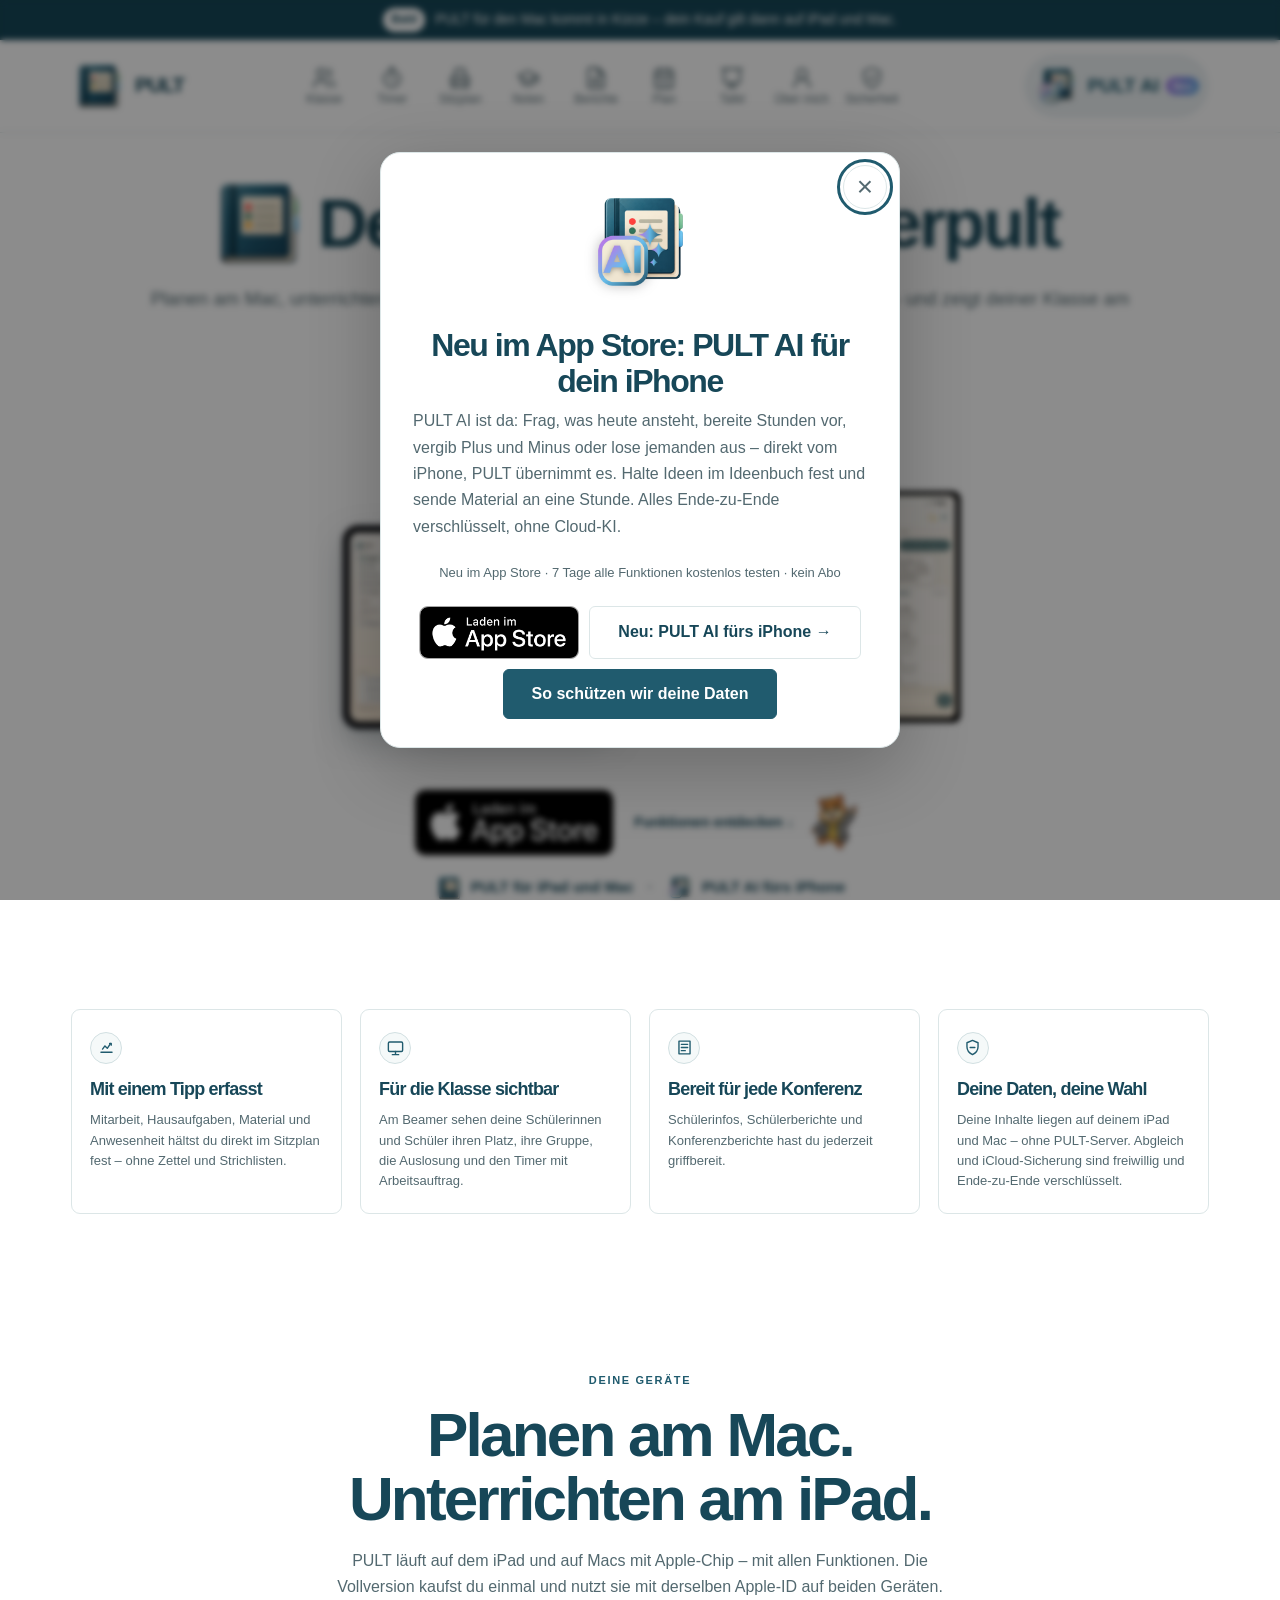
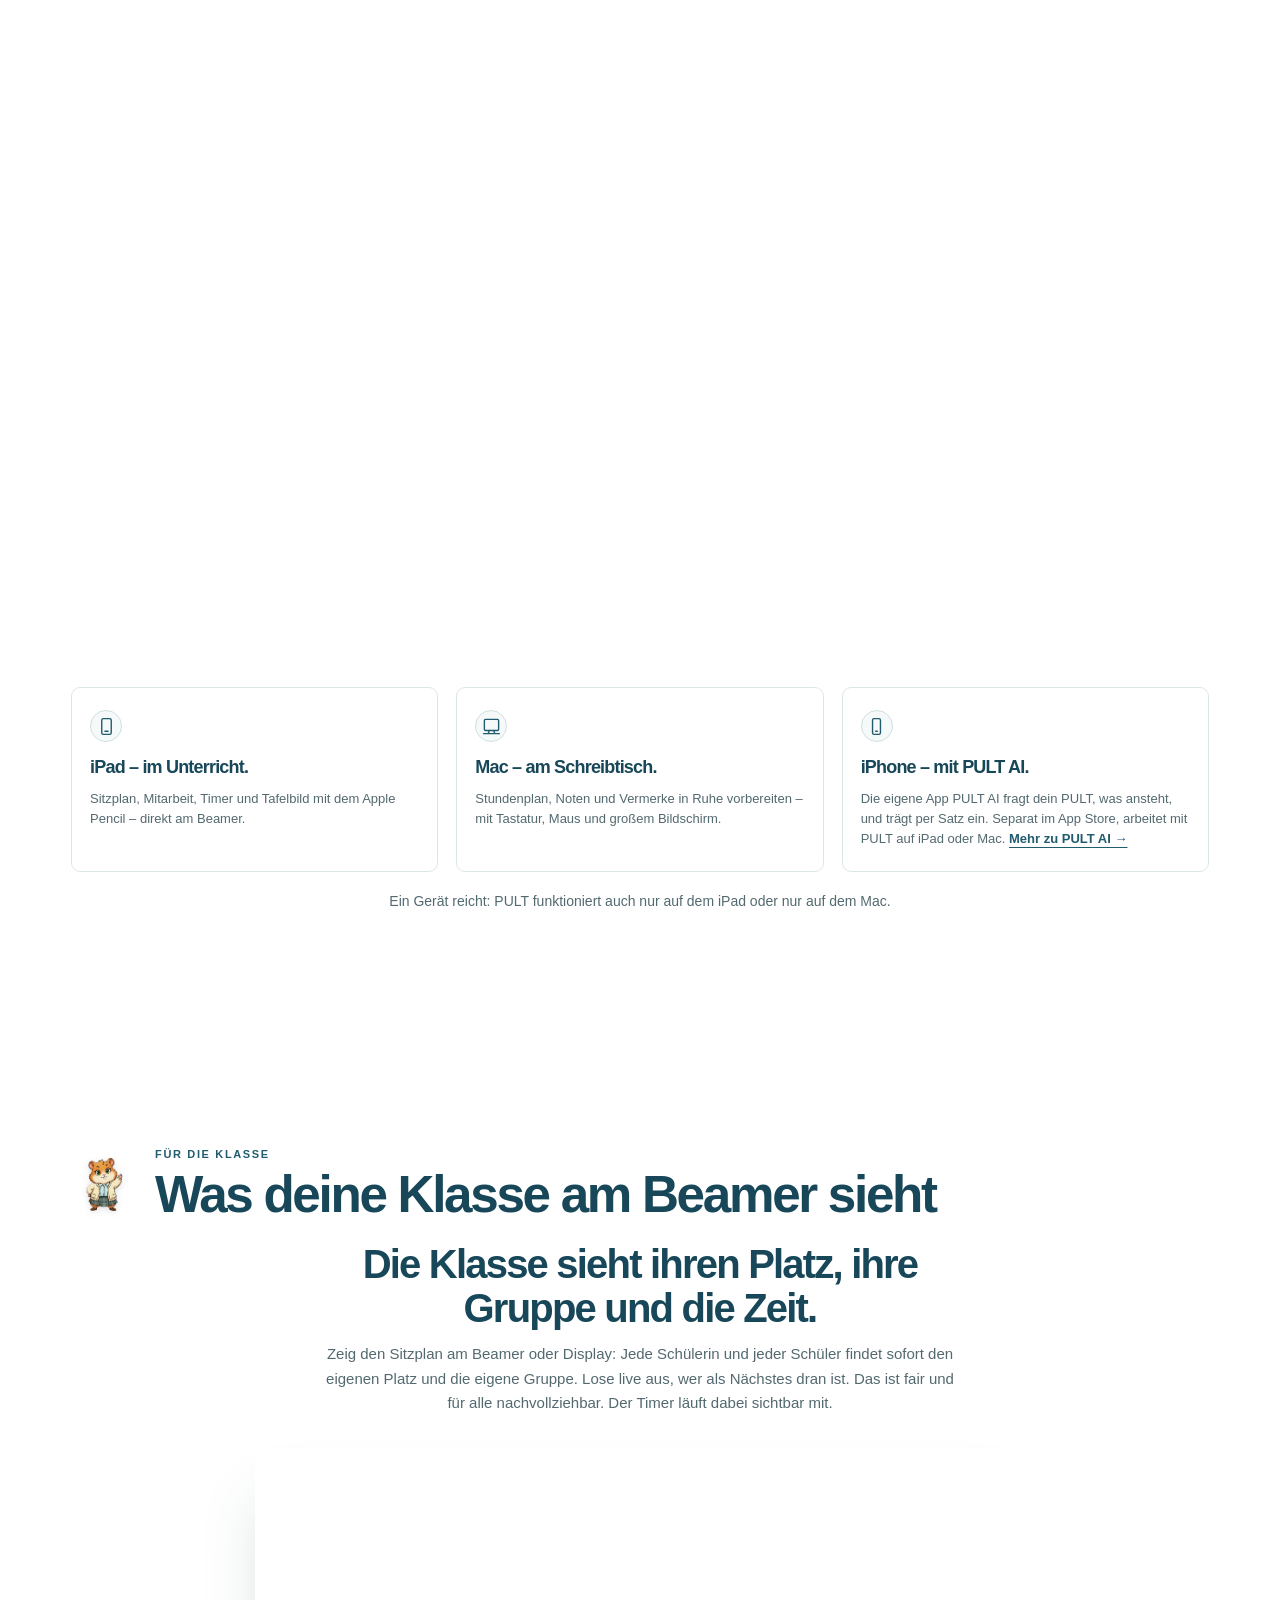
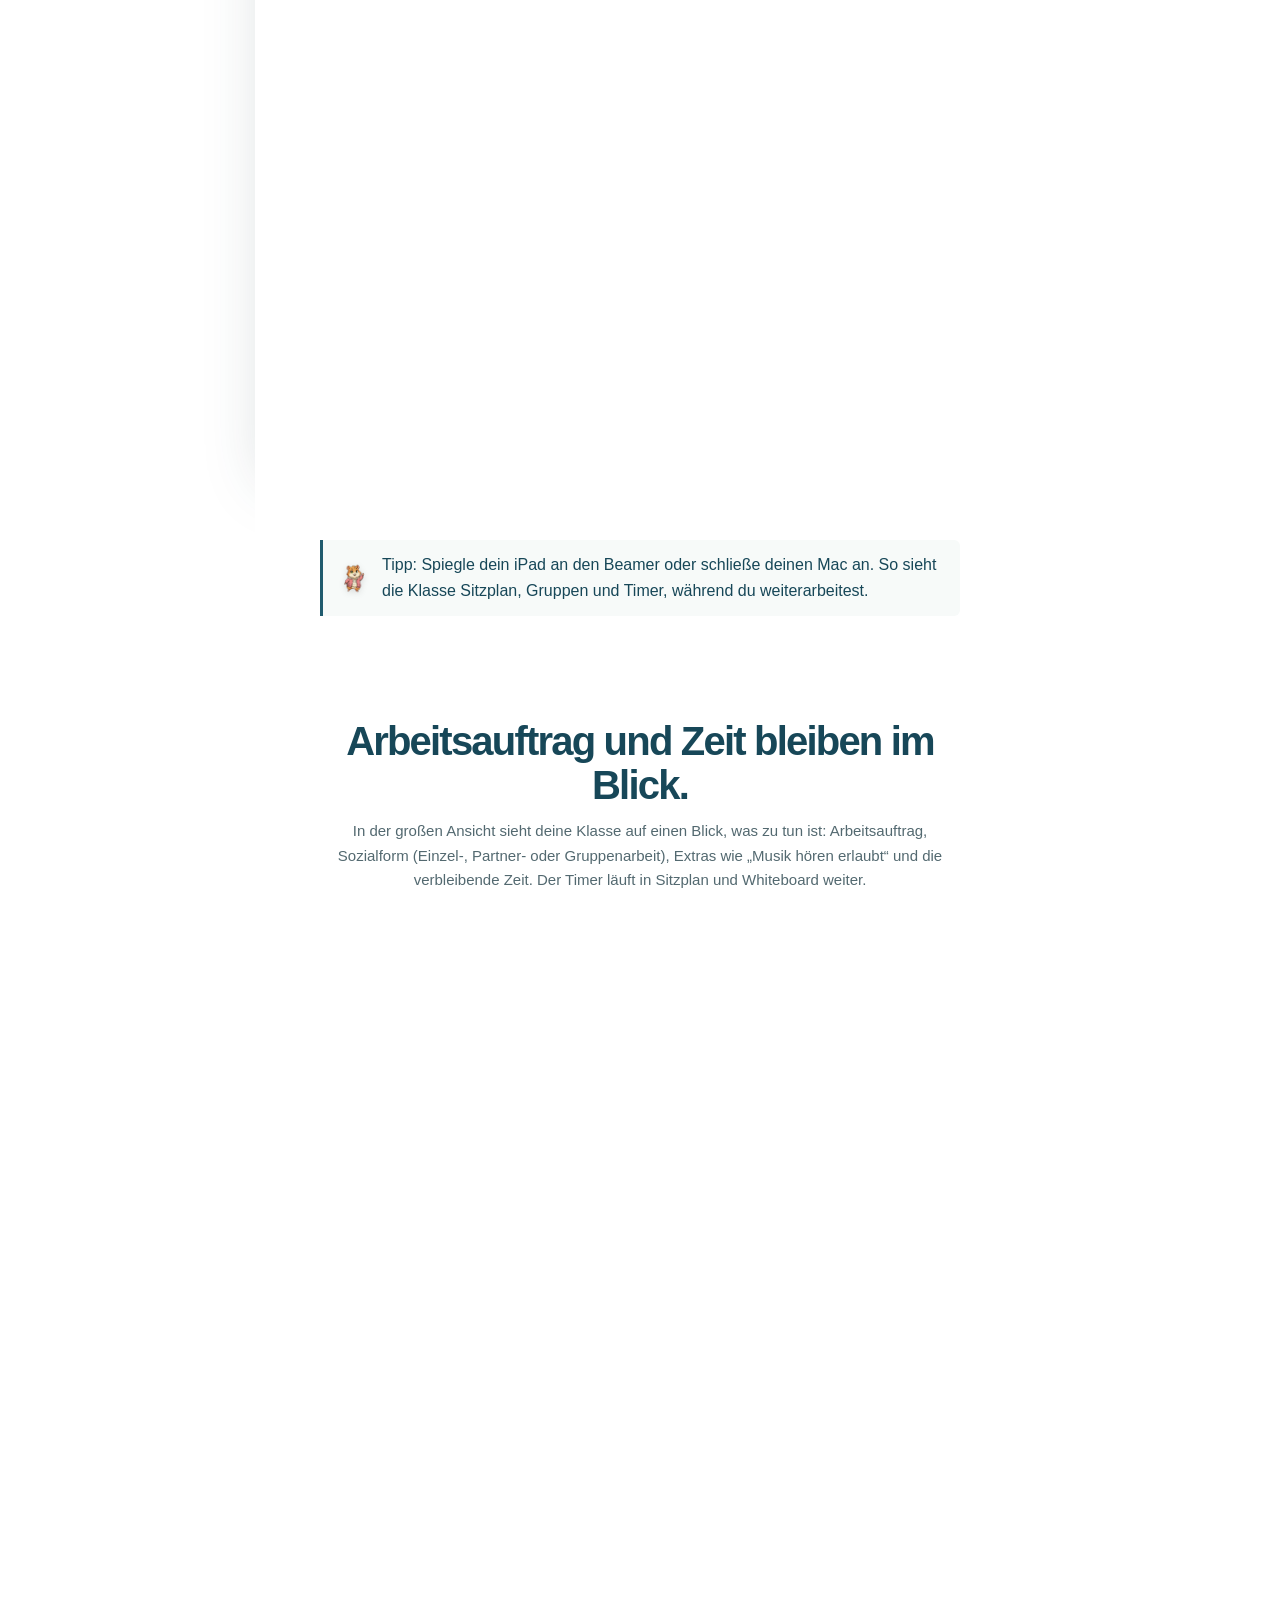
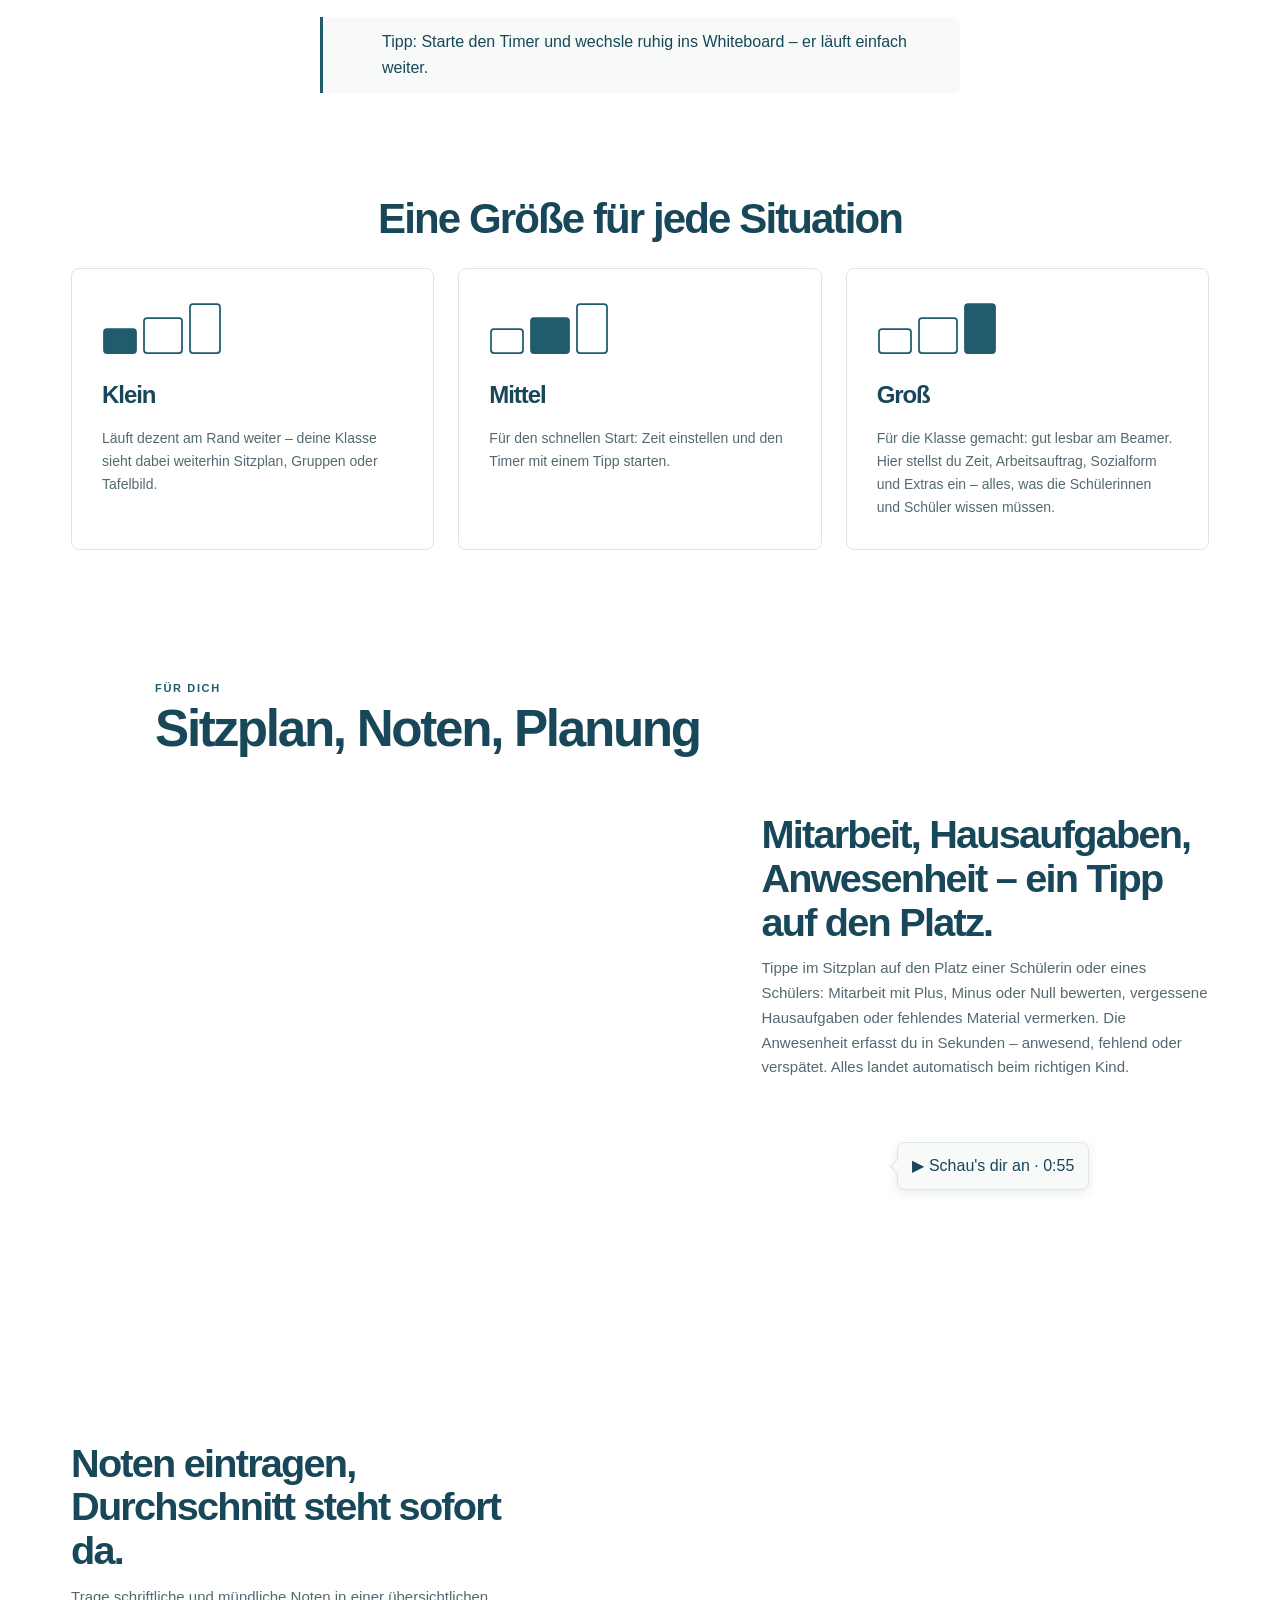
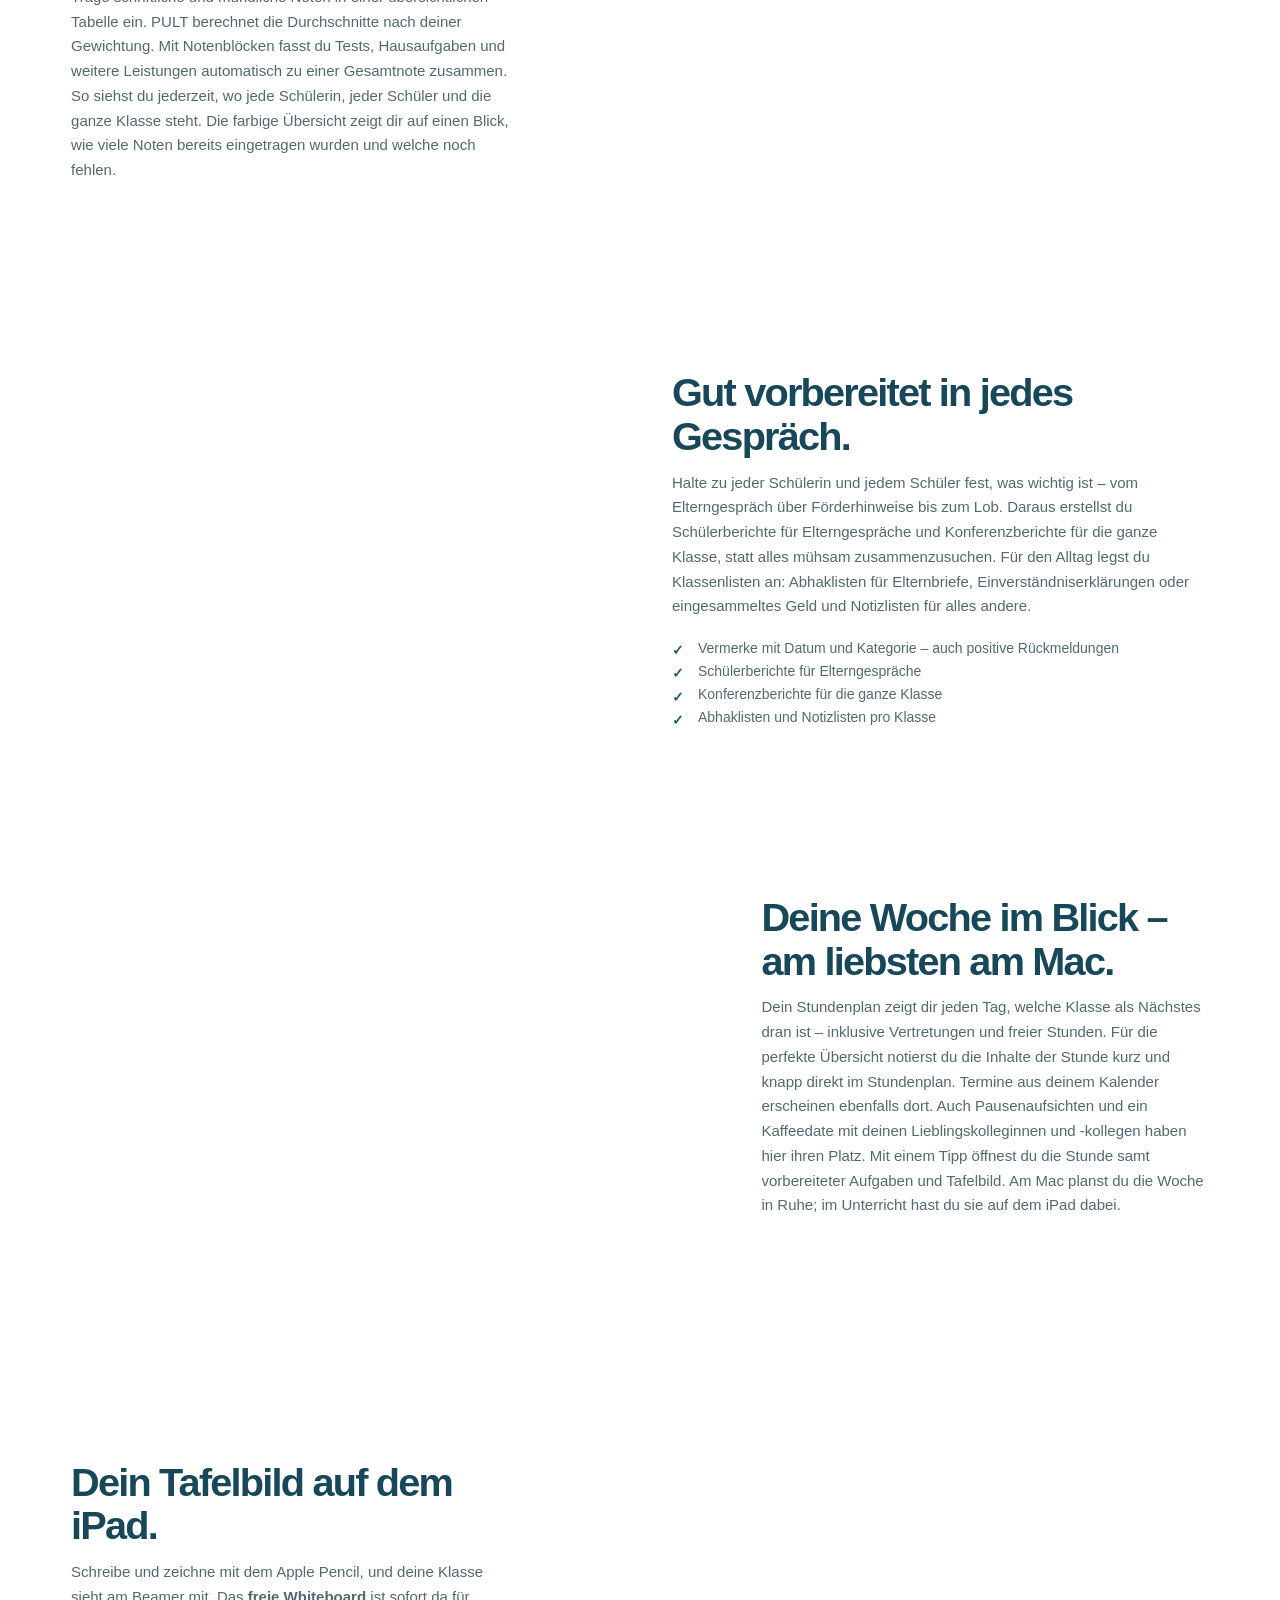
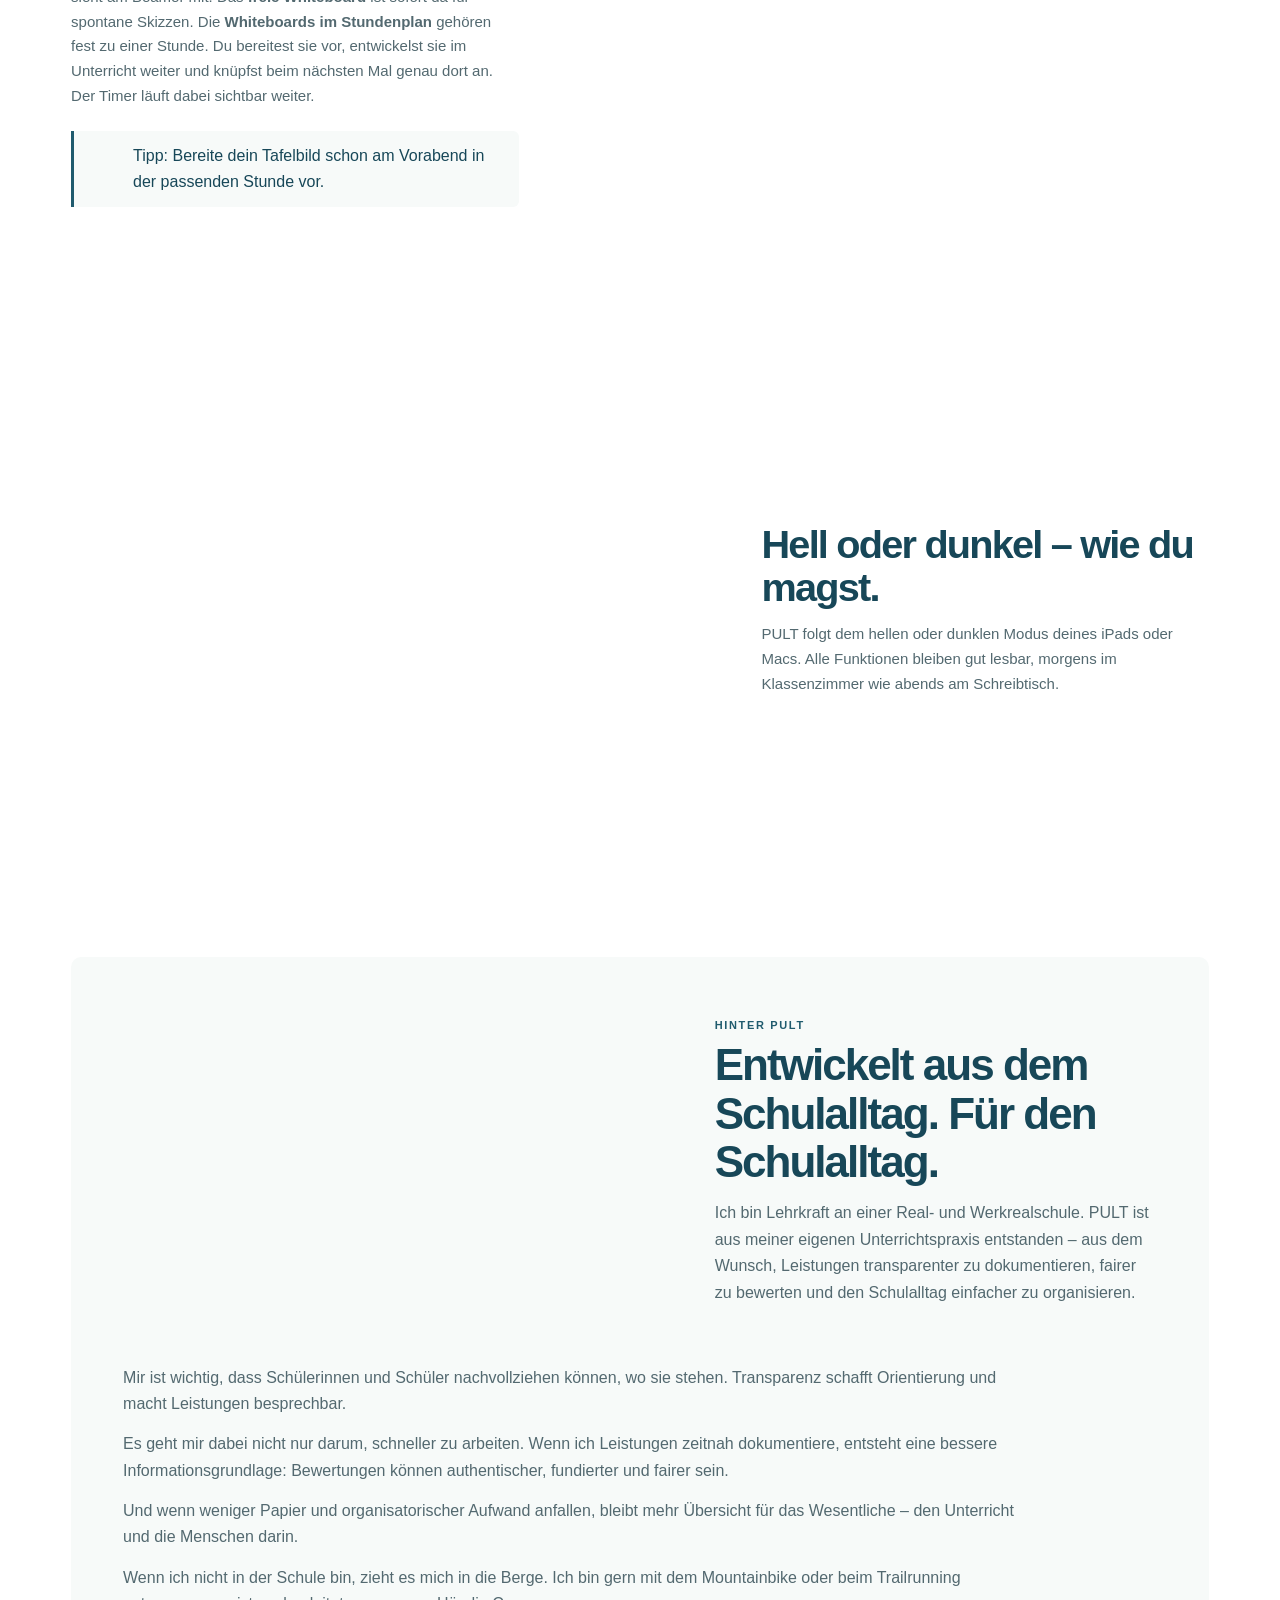
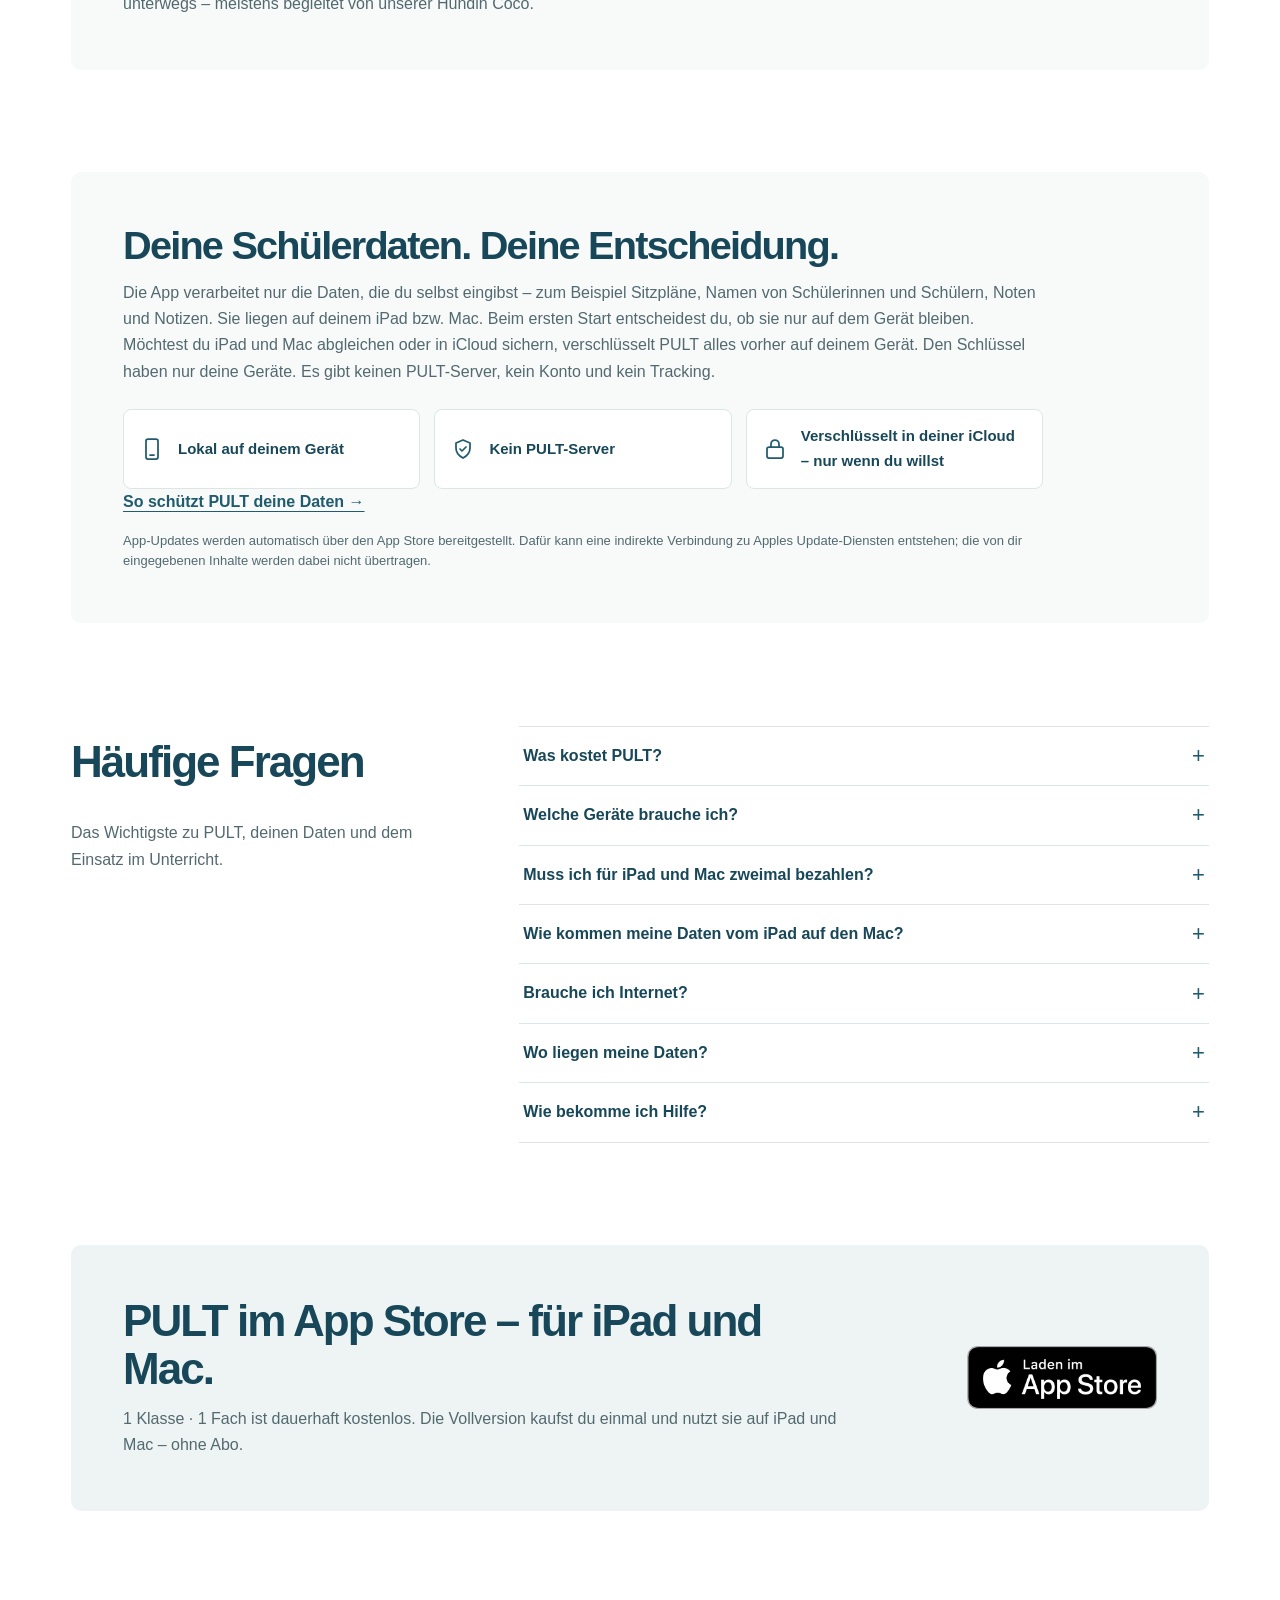
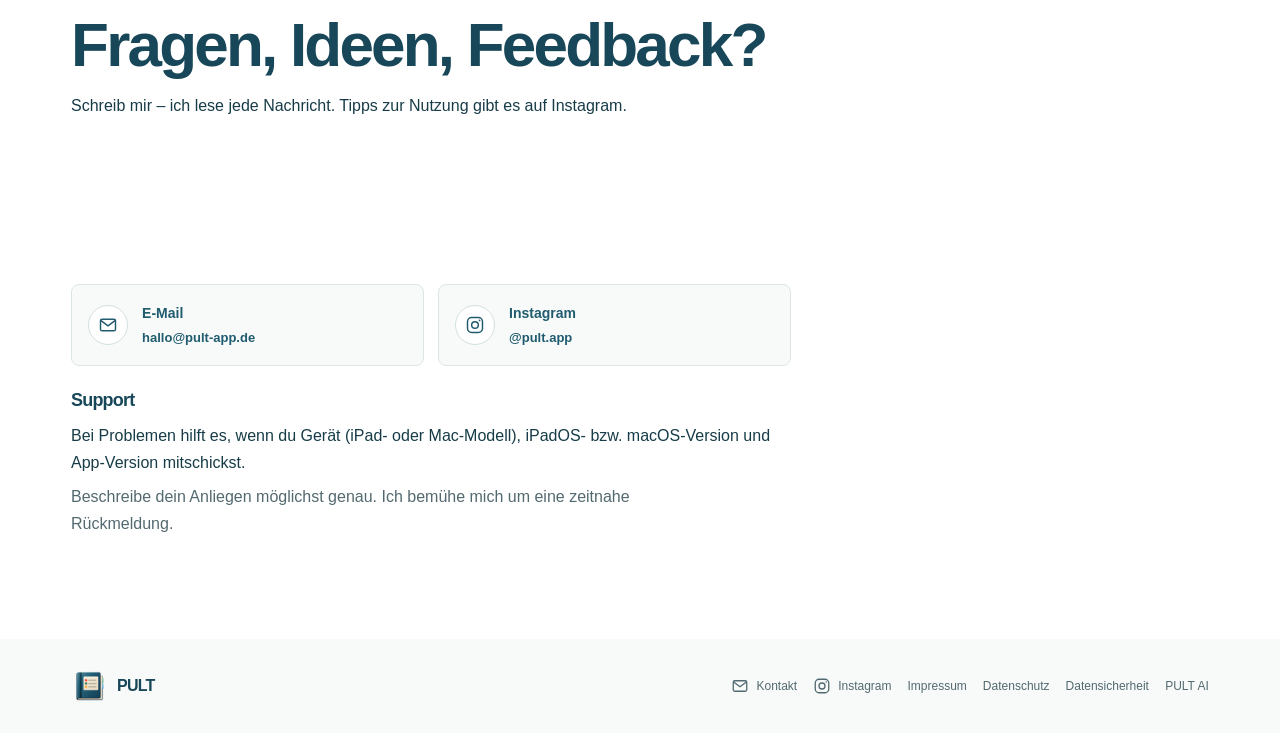
==== commit 92adffe5: "Timer-Texte für Größenansichten präzisieren Co-authored-by: Copilot <223556219+Copilot@users.noreply" ====
--- a/index.html
+++ b/index.html
@@ -191,7 +191,7 @@
           <div class="stage-copy">
             <div class="feature-copy">
               <h3 id="timer-title">Arbeitsauftrag und Zeit bleiben im Blick.</h3>
-              <p>Vergrößere den Timer und deine Klasse sieht auf einen Blick, was zu tun ist: Arbeitsauftrag, Sozialform (Einzel-, Partner- oder Gruppenarbeit), Extras wie „Musik hören erlaubt“ und die verbleibende Zeit. Der Timer läuft in Sitzplan und Whiteboard weiter.</p>
+              <p>In der großen Ansicht sieht deine Klasse auf einen Blick, was zu tun ist: Arbeitsauftrag, Sozialform (Einzel-, Partner- oder Gruppenarbeit), Extras wie „Musik hören erlaubt“ und die verbleibende Zeit. Der Timer läuft in Sitzplan und Whiteboard weiter.</p>
             </div>
           </div>
           <figure class="feature-visual">
@@ -216,17 +216,17 @@
             <article class="timer-card timer-card-small">
               <svg class="timer-size-icon" viewBox="0 0 120 64" aria-hidden="true"><rect x="2" y="30" width="32" height="24" rx="3"></rect><rect x="42" y="19" width="38" height="35" rx="3"></rect><rect x="88" y="5" width="30" height="49" rx="3"></rect></svg>
               <h3>Klein</h3>
-              <p>Läuft dezent am Rand weiter, während du Noten einträgst oder die nächste Stunde vorbereitest.</p>
+              <p>Läuft dezent am Rand weiter – deine Klasse sieht dabei weiterhin Sitzplan, Gruppen oder Tafelbild.</p>
             </article>
             <article class="timer-card timer-card-medium">
               <svg class="timer-size-icon" viewBox="0 0 120 64" aria-hidden="true"><rect x="2" y="30" width="32" height="24" rx="3"></rect><rect x="42" y="19" width="38" height="35" rx="3"></rect><rect x="88" y="5" width="30" height="49" rx="3"></rect></svg>
               <h3>Mittel</h3>
-              <p>Hier stellst du alles ein: Zeit, Arbeitsauftrag, Sozialform und Extras.</p>
+              <p>Für den schnellen Start: Zeit einstellen und den Timer mit einem Tipp starten.</p>
             </article>
             <article class="timer-card timer-card-large">
               <svg class="timer-size-icon" viewBox="0 0 120 64" aria-hidden="true"><rect x="2" y="30" width="32" height="24" rx="3"></rect><rect x="42" y="19" width="38" height="35" rx="3"></rect><rect x="88" y="5" width="30" height="49" rx="3"></rect></svg>
               <h3>Groß</h3>
-              <p>Für die Klasse gemacht: gut lesbar am Beamer, mit allem, was die Schülerinnen und Schüler wissen müssen.</p>
+              <p>Für die Klasse gemacht: gut lesbar am Beamer. Hier stellst du Zeit, Arbeitsauftrag, Sozialform und Extras ein – alles, was die Schülerinnen und Schüler wissen müssen.</p>
             </article>
           </div>
         </section>
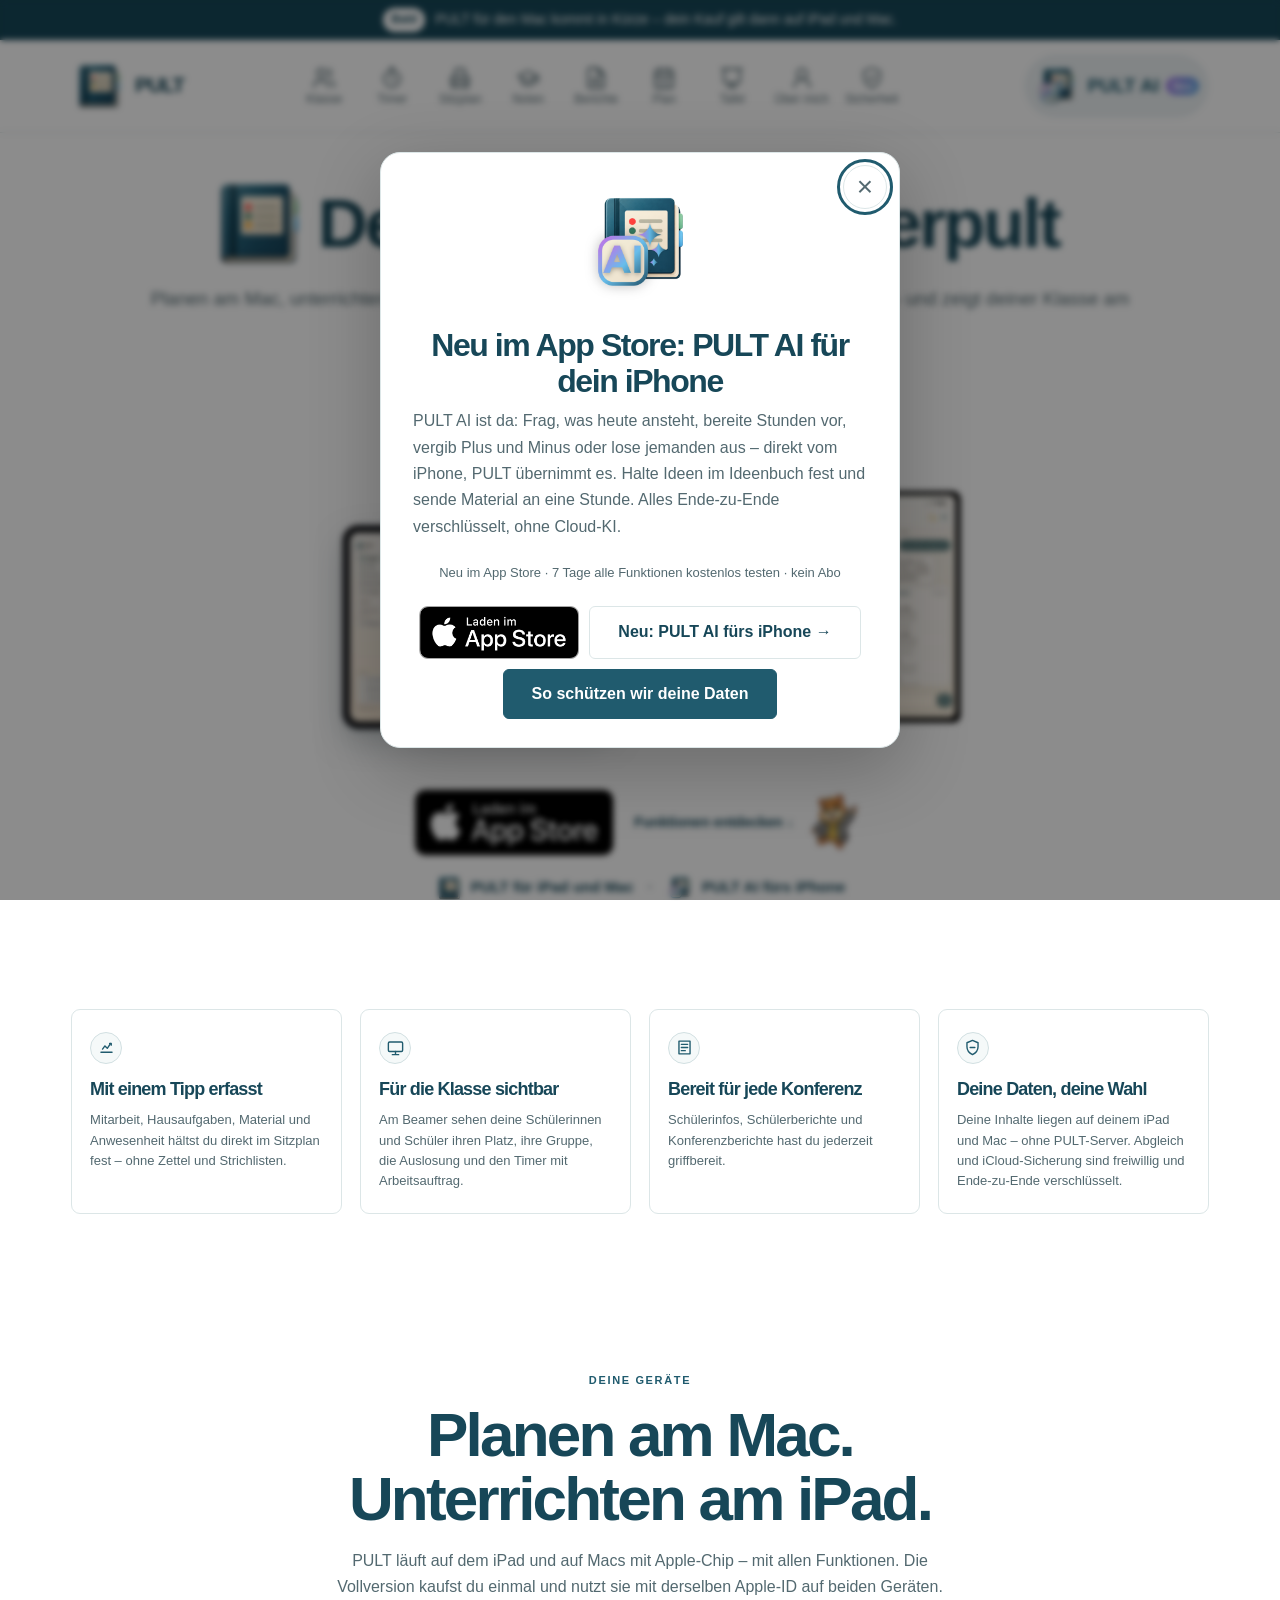
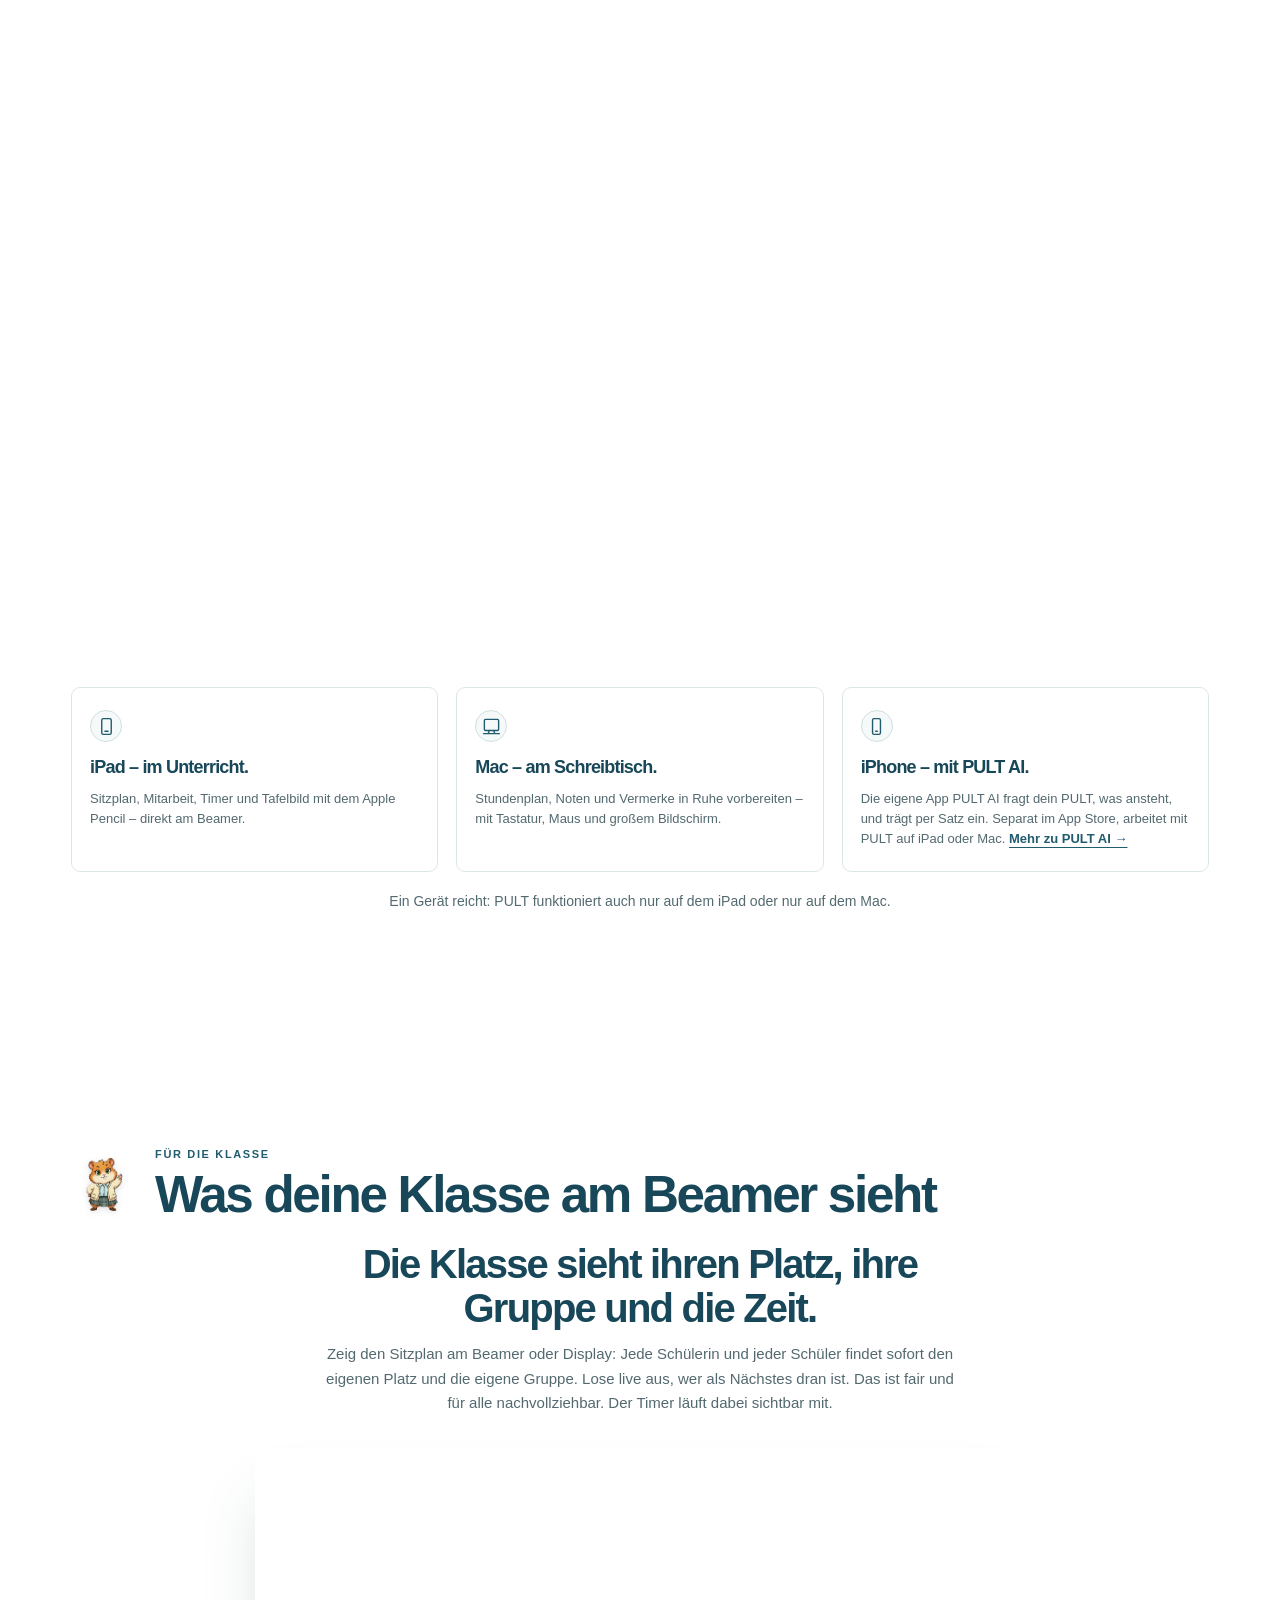
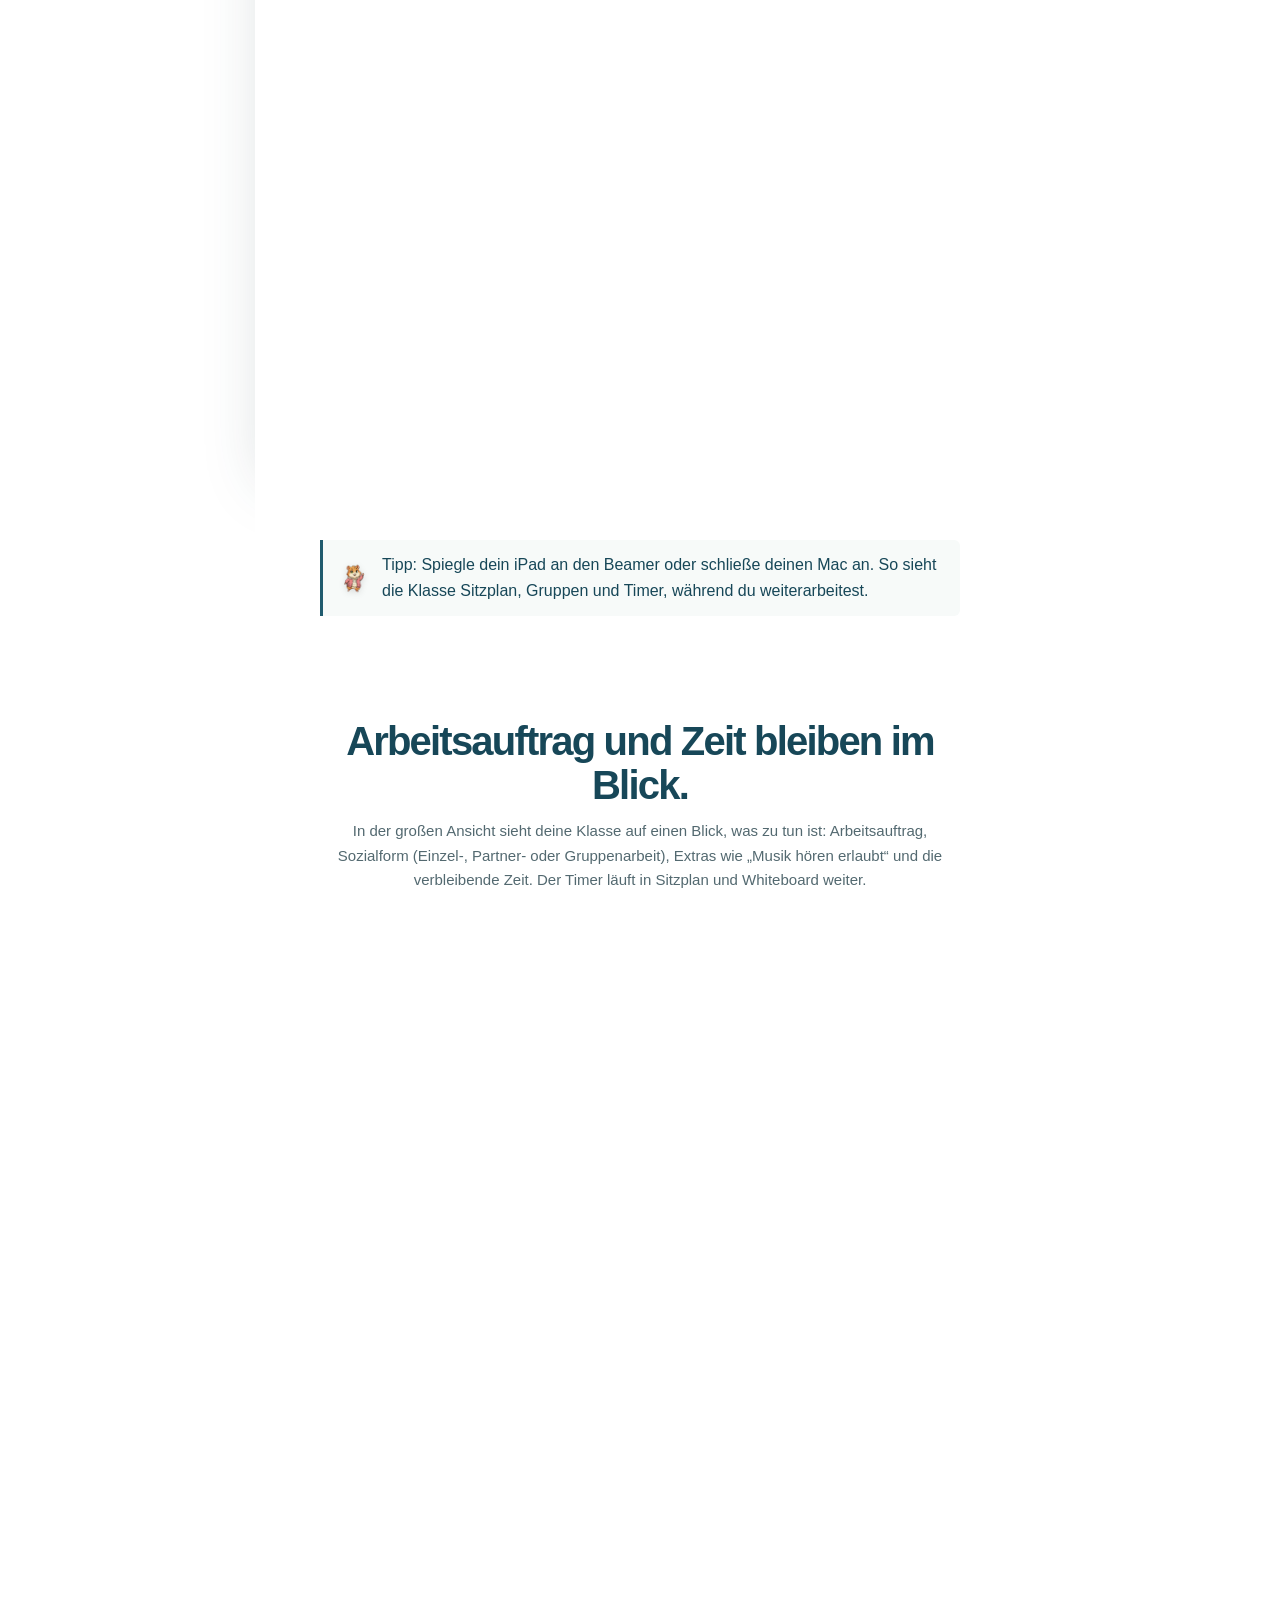
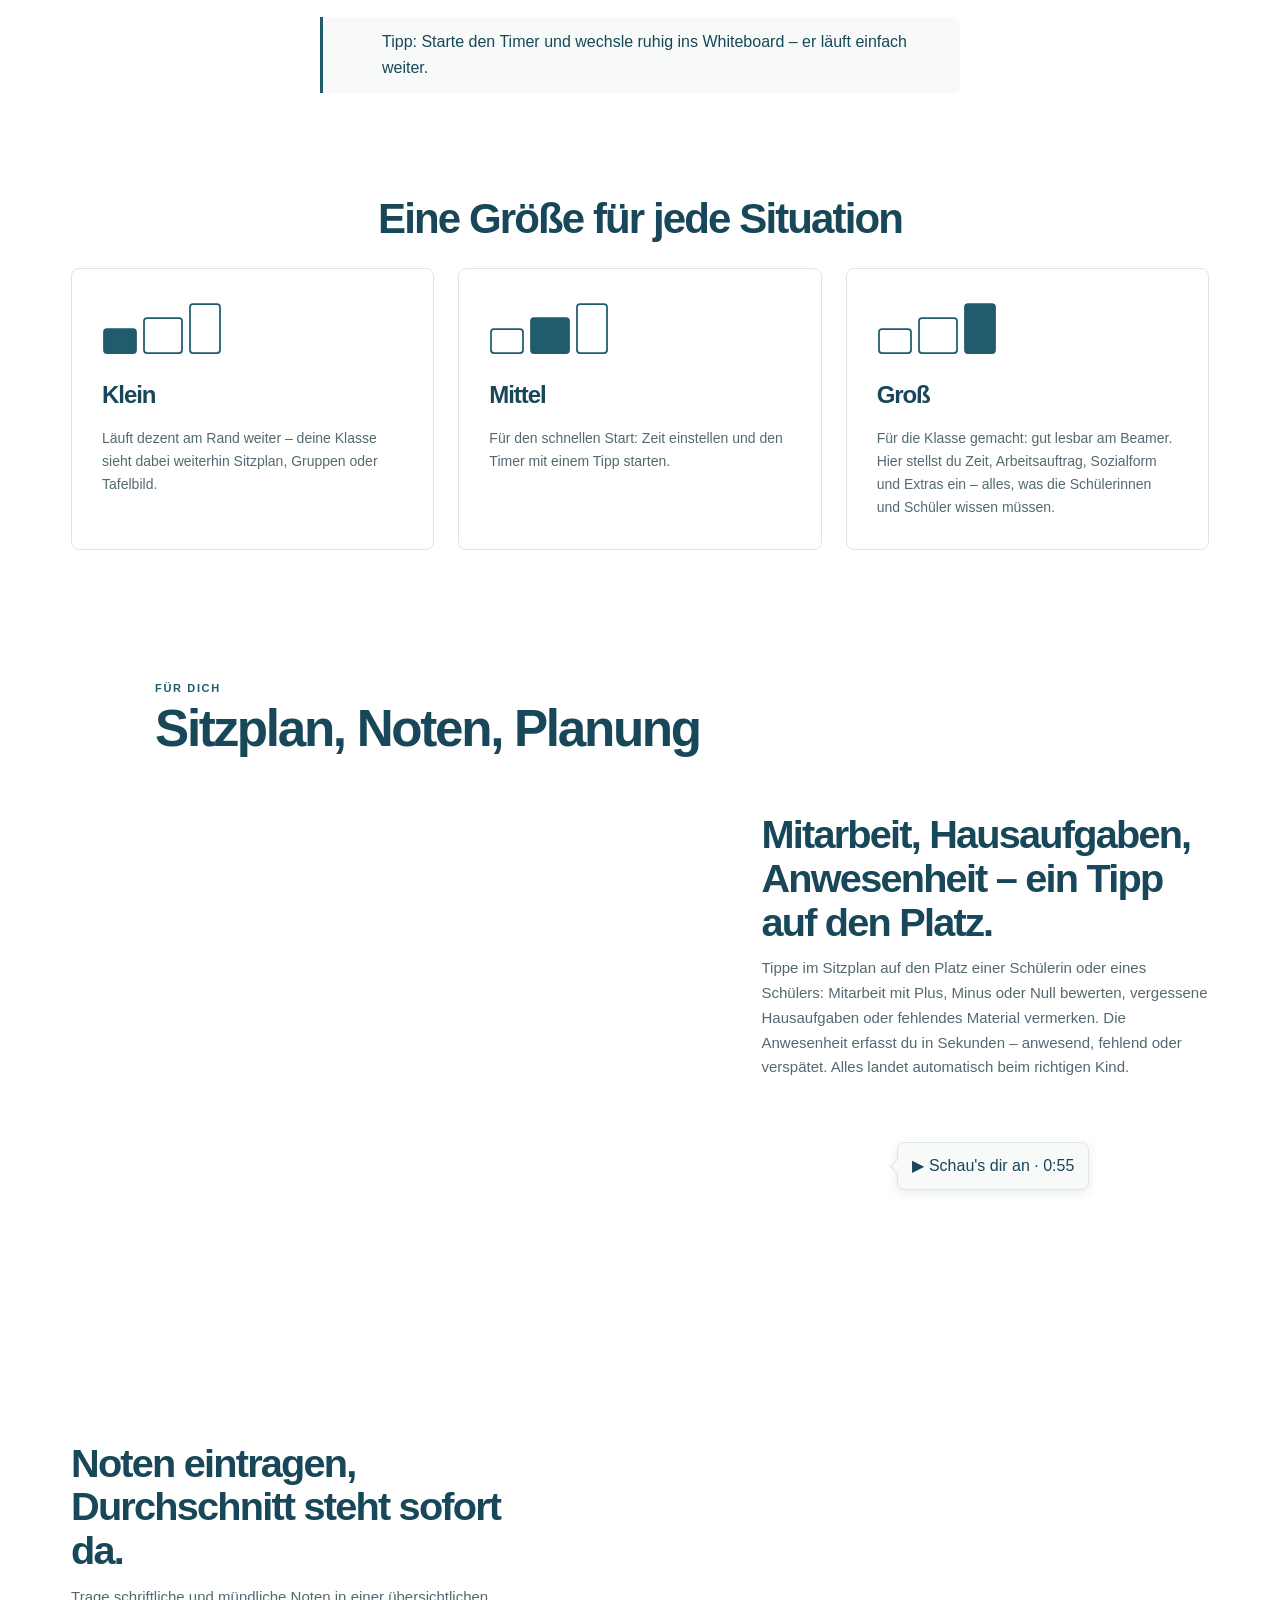
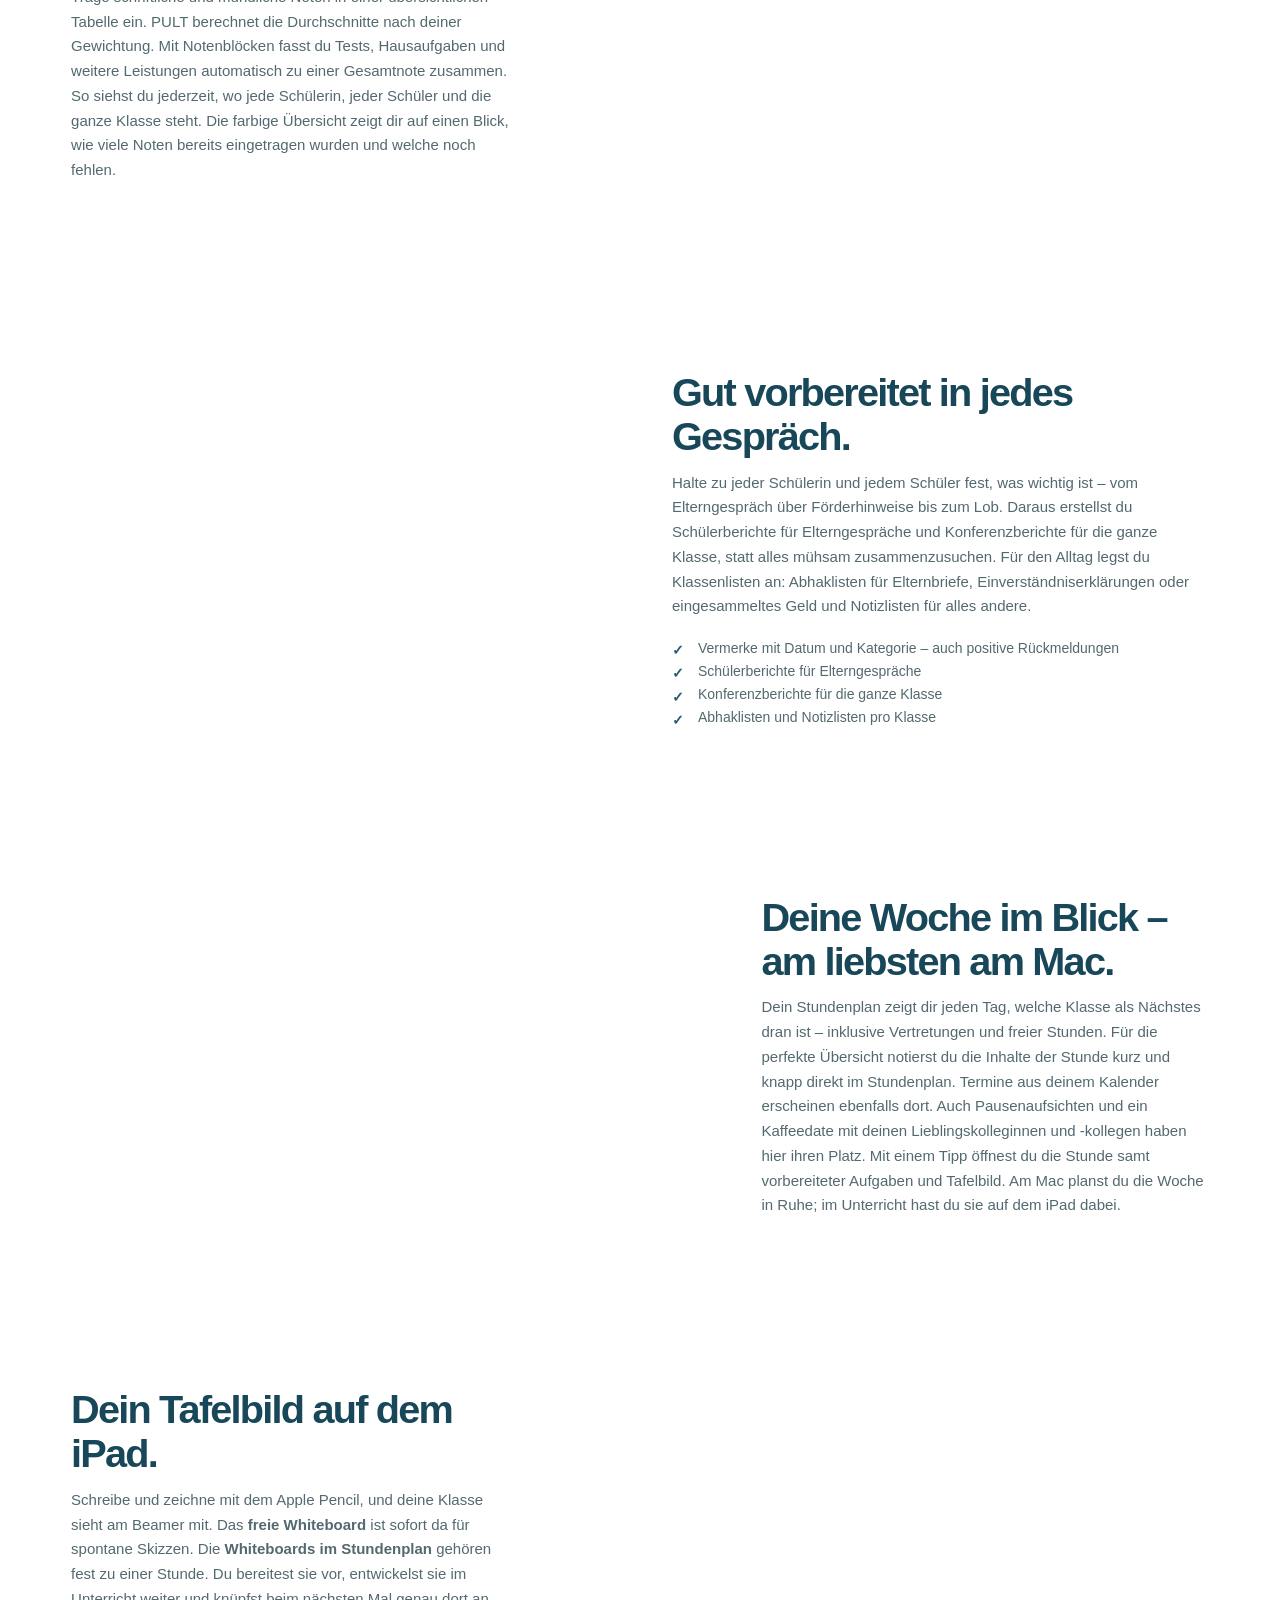
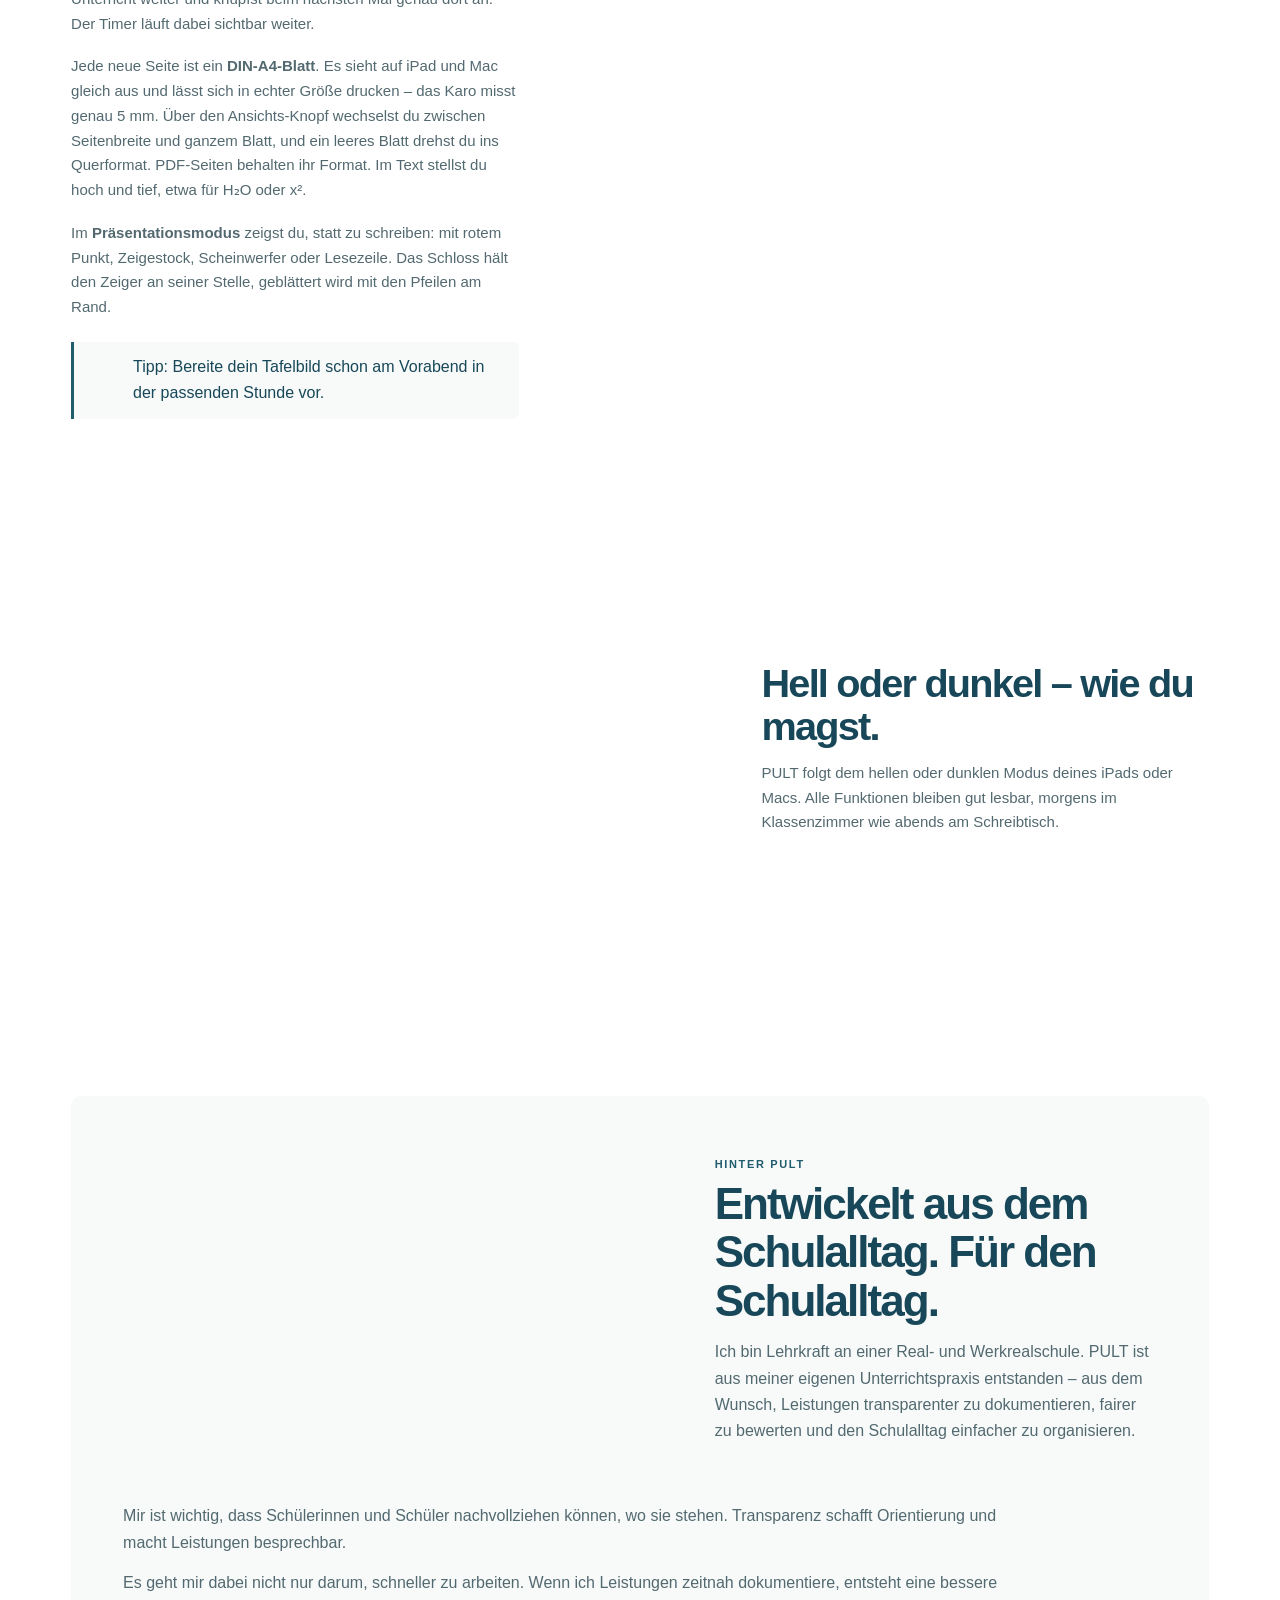
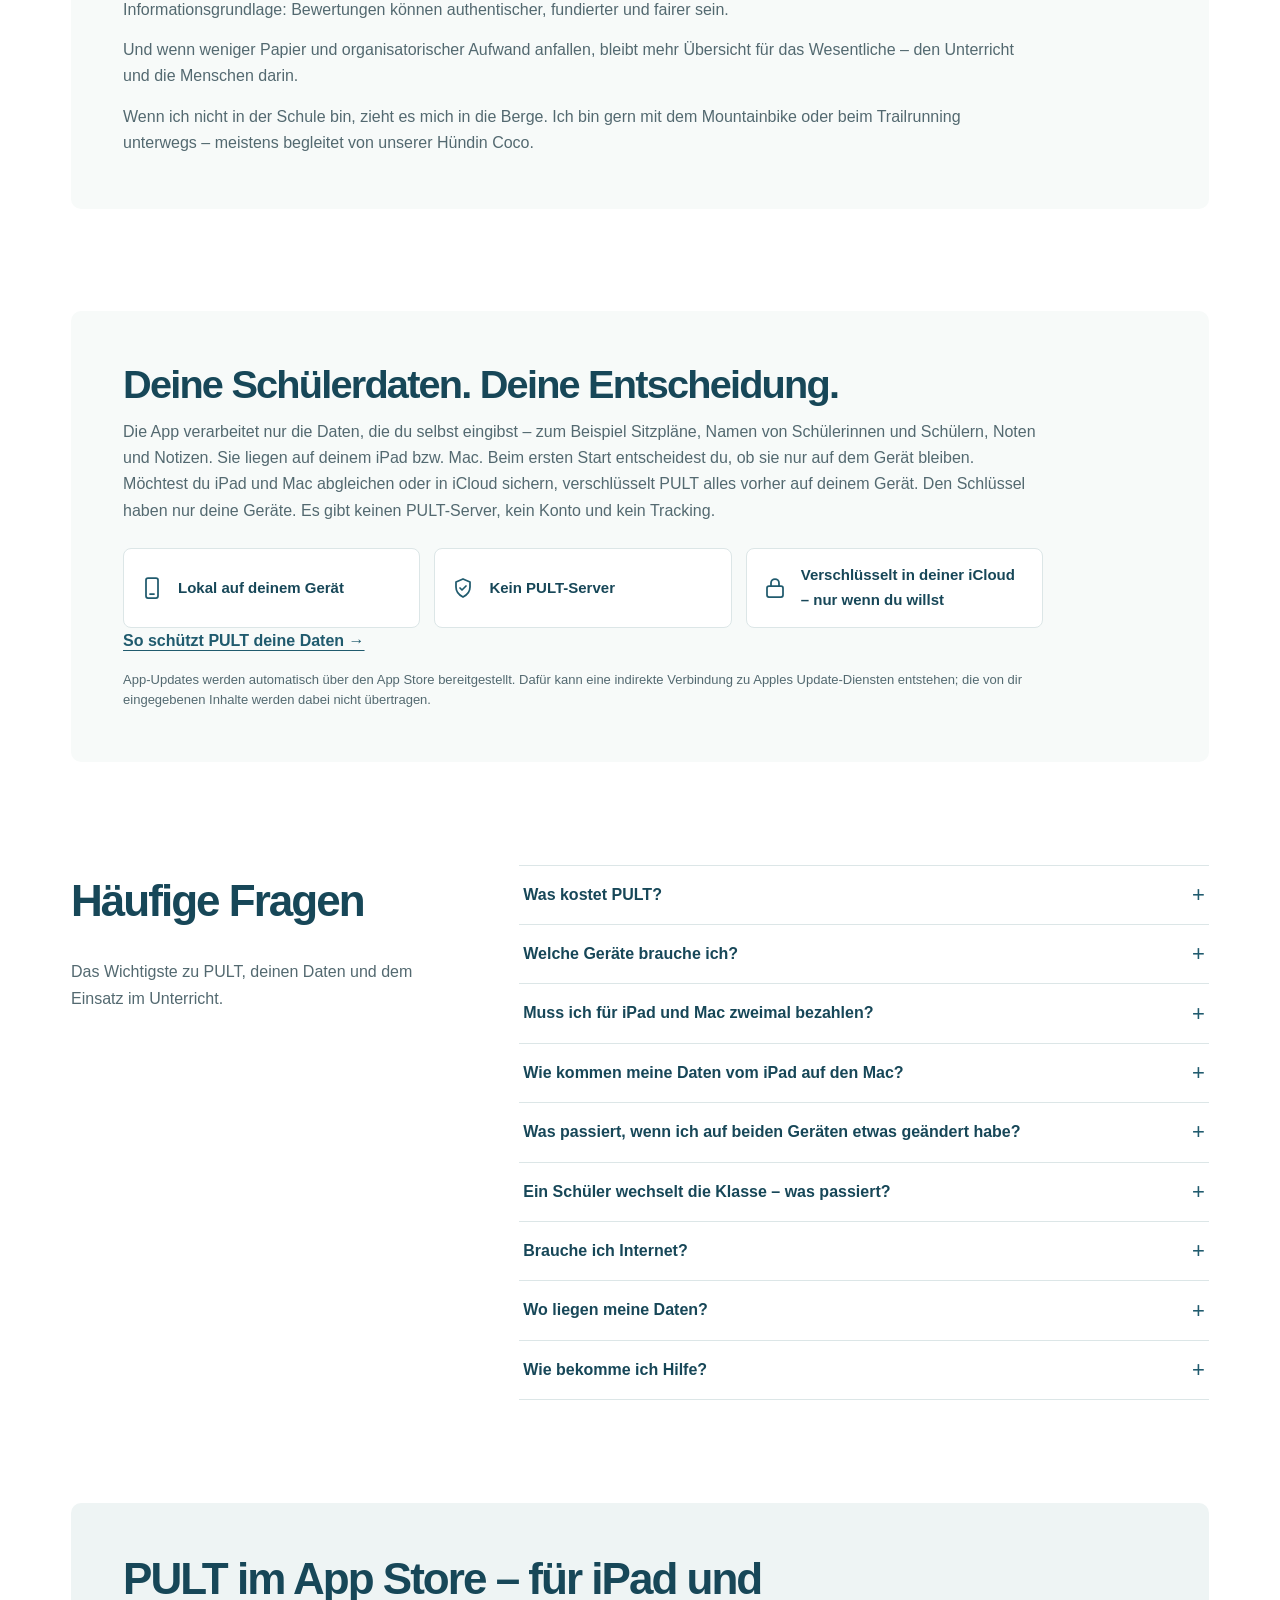
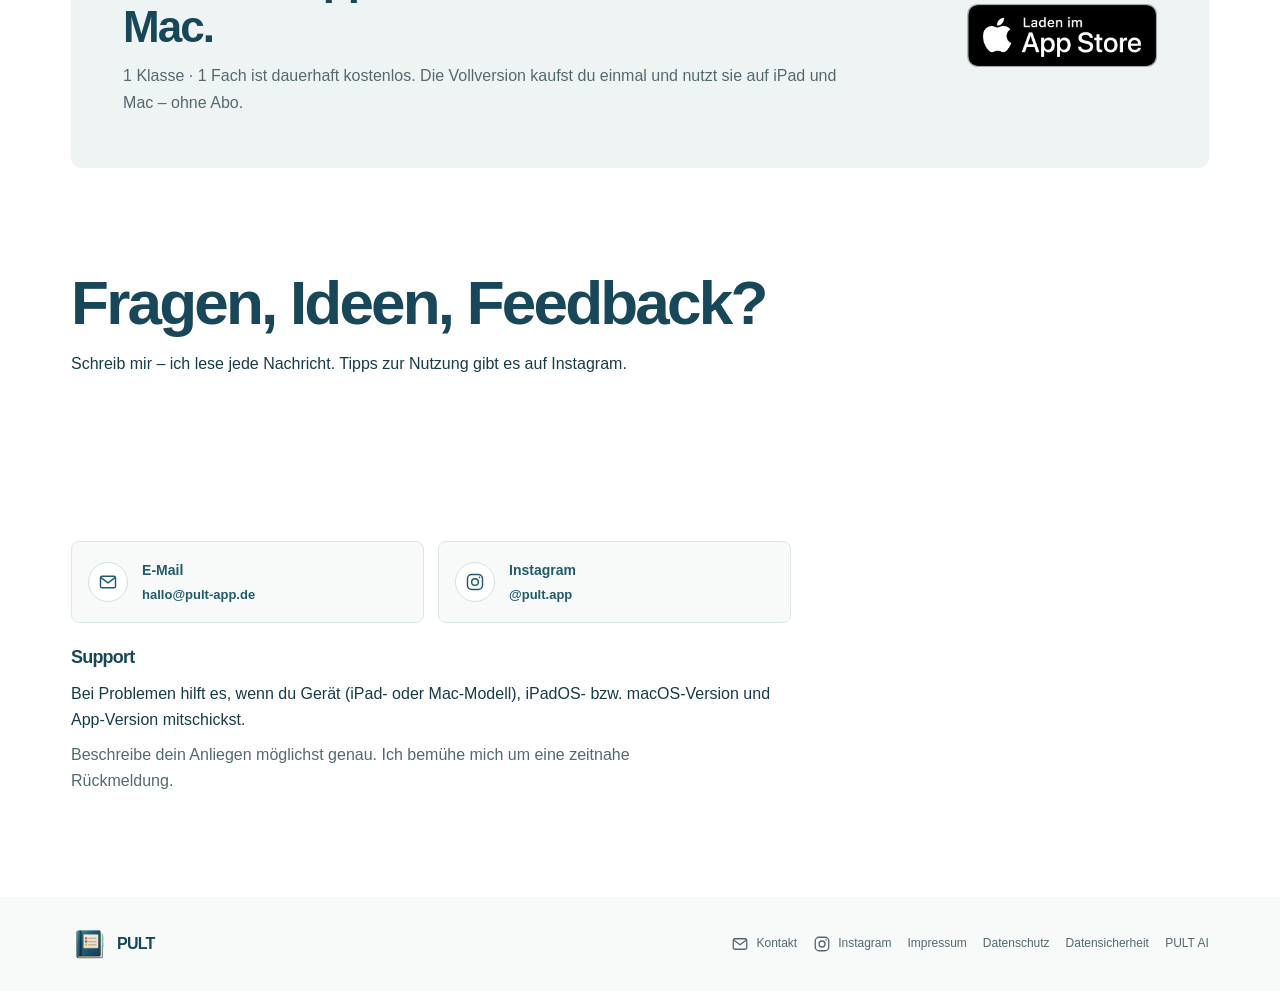
==== commit fa04f224: "Texte zu PULT 4.4: Tafelformat, Präsentationsmodus, Synchronisation, Klassenwechsel Co-Authored-By: " ====
--- a/index.html
+++ b/index.html
@@ -315,6 +315,8 @@
           <div class="feature-copy">
             <h3 id="whiteboard-title">Dein Tafelbild auf dem iPad.</h3>
             <p>Schreibe und zeichne mit dem Apple Pencil, und deine Klasse sieht am Beamer mit. Das <strong>freie Whiteboard</strong> ist sofort da für spontane Skizzen. Die <strong>Whiteboards im Stundenplan</strong> gehören fest zu einer Stunde. Du bereitest sie vor, entwickelst sie im Unterricht weiter und knüpfst beim nächsten Mal genau dort an. Der Timer läuft dabei sichtbar weiter.</p>
+            <p>Jede neue Seite ist ein <strong>DIN-A4-Blatt</strong>. Es sieht auf iPad und Mac gleich aus und lässt sich in echter Größe drucken – das Karo misst genau 5&nbsp;mm. Über den Ansichts-Knopf wechselst du zwischen Seitenbreite und ganzem Blatt, und ein leeres Blatt drehst du ins Querformat. PDF-Seiten behalten ihr Format. Im Text stellst du hoch und tief, etwa für H₂O oder x².</p>
+            <p>Im <strong>Präsentationsmodus</strong> zeigst du, statt zu schreiben: mit rotem Punkt, Zeigestock, Scheinwerfer oder Lesezeile. Das Schloss hält den Zeiger an seiner Stelle, geblättert wird mit den Pfeilen am Rand.</p>
             <aside class="tip-box">
               <img class="mascot mascot-32" src="./assets/hamsters/hamster-tipp-whiteboard.png" width="294" height="294" alt="" aria-hidden="true" loading="lazy" decoding="async">
               <p>Tipp: Bereite dein Tafelbild schon am Vorabend in der passenden Stunde vor.</p>
@@ -380,6 +382,8 @@
           <details><summary>Welche Geräte brauche ich?</summary><p>Ein iPad oder einen Mac mit Apple-Chip (M1 oder neuer) – eins davon reicht. PULT läuft auf beiden mit allen Funktionen. Fürs iPhone gibt es die eigene App PULT AI, die mit PULT auf iPad oder Mac zusammenarbeitet.</p></details>
           <details><summary>Muss ich für iPad und Mac zweimal bezahlen?</summary><p>Nein. Die Vollversion kaufst du einmal, auf dem iPad oder auf dem Mac, und nutzt sie mit derselben Apple-ID auf beiden Geräten. PULT AI fürs iPhone ist eine eigene App und wird separat gekauft.</p></details>
           <details><summary>Wie kommen meine Daten vom iPad auf den Mac?</summary><p>Wenn du willst, gleicht PULT iPad und Mac über deine eigene iCloud ab – vorher auf dem Gerät Ende-zu-Ende verschlüsselt. Ohne Abgleich arbeiten beide Geräte getrennt. Mehr dazu auf der Seite <a href="./datensicherheit.html">Datensicherheit</a>.</p></details>
+          <details><summary>Was passiert, wenn ich auf beiden Geräten etwas geändert habe?</summary><p>PULT führt nichts heimlich zusammen. Du wählst, welcher Stand gilt; der andere bleibt fünf Tage lang als Sicherheitskopie erhalten. Ist PULT gerade offen, erscheint dafür ein Hinweis links in der Seitenleiste statt eines Fensters mitten in der Arbeit. Nur Ansehen, Blättern oder Präsentieren zählt nicht als Änderung.</p></details>
+          <details><summary>Ein Schüler wechselt die Klasse – was passiert?</summary><p>Holst du ihn in den Sitzplan der neuen Klasse, fragt PULT vorher nach. Der alte Platz wird frei, Info und Notiz kommen mit, Noten und Einträge bleiben gespeichert. Für Kurse aus mehreren Klassen, etwa Sport oder Religion, nimmst du eine Gruppe – dort bleibt jede und jeder in der eigenen Klasse.</p></details>
           <details><summary>Brauche ich Internet?</summary><p>Nein. PULT funktioniert offline. Internet brauchst du nur, wenn du iPad und Mac abgleichst, in iCloud sicherst oder PULT AI verbindest.</p></details>
           <!-- TODO: Antwort zum Gerätewechsel ergänzen -->
           <!-- <details><summary>Was passiert bei einem Gerätewechsel?</summary><p>[EINTRAGEN: wie Daten auf ein neues iPad kommen, z. B. über die Funktion „Daten sichern“ und „Daten wiederherstellen“]</p></details> -->
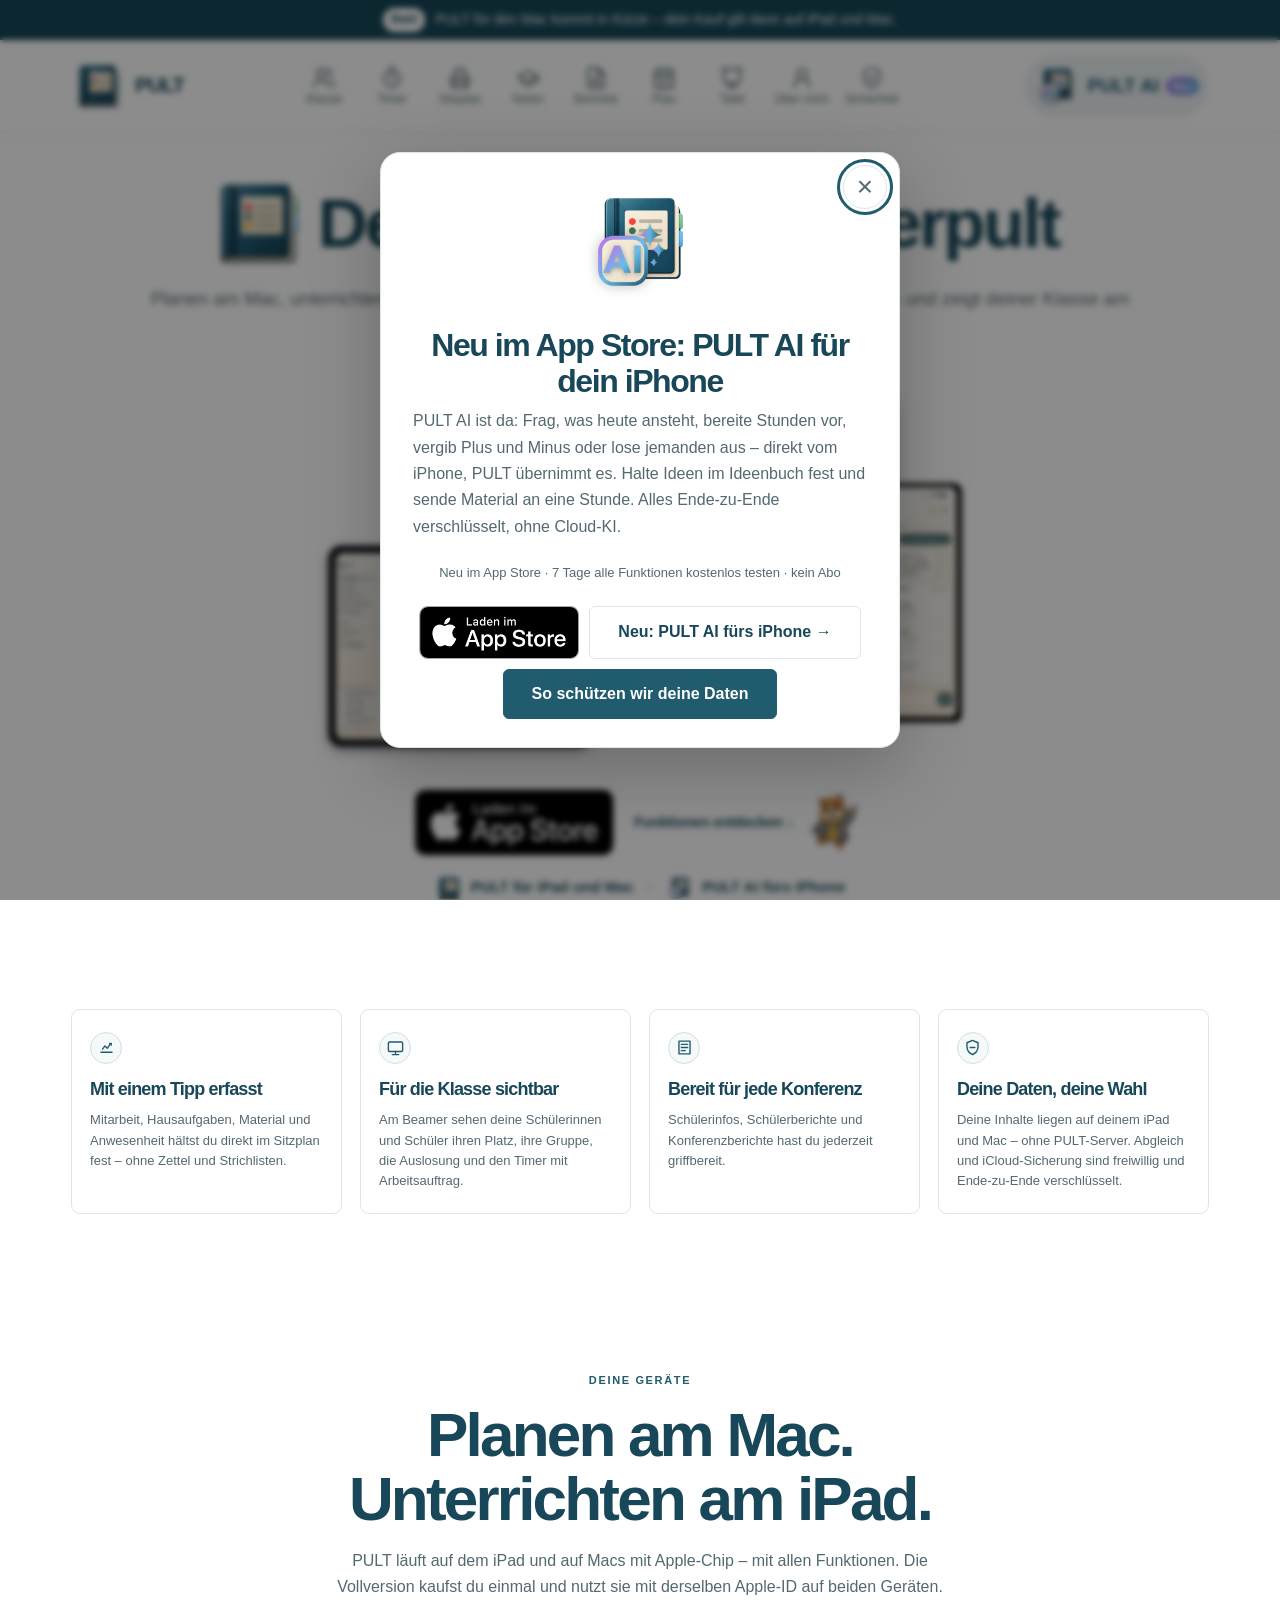
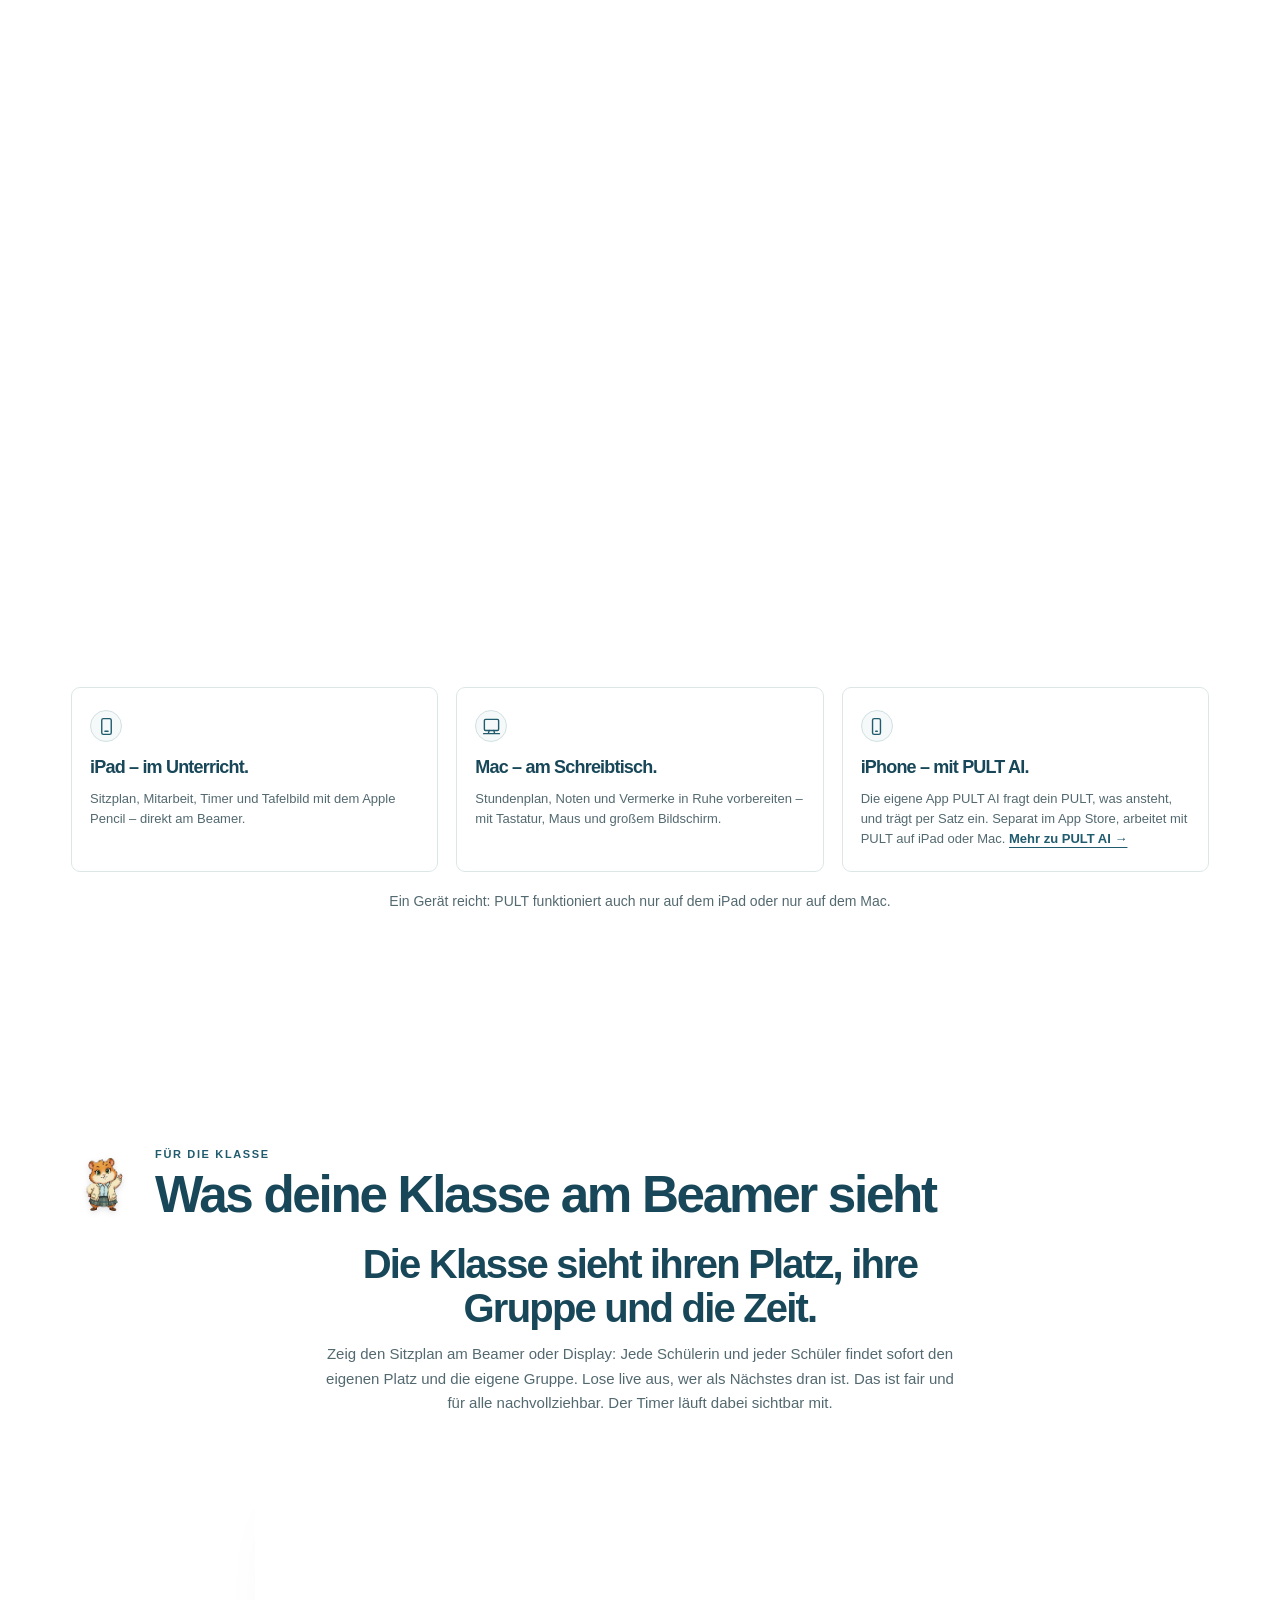
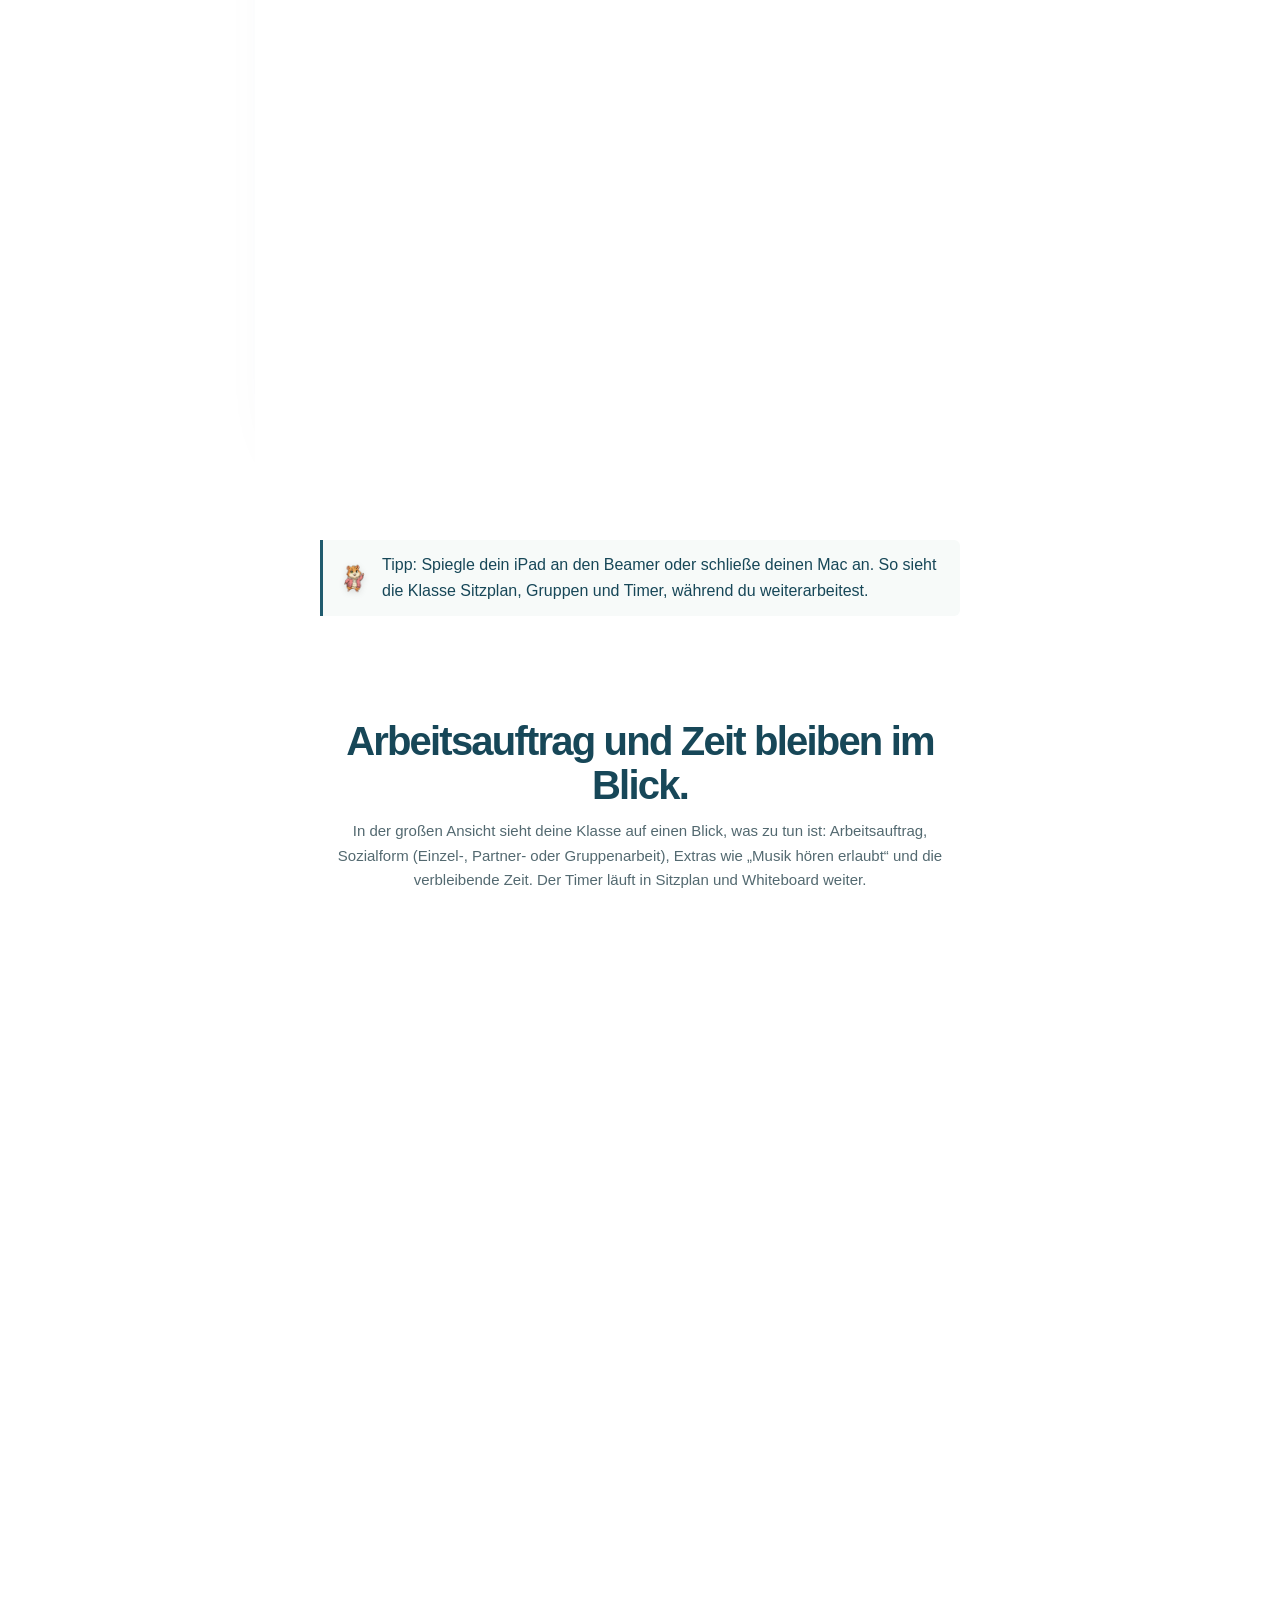
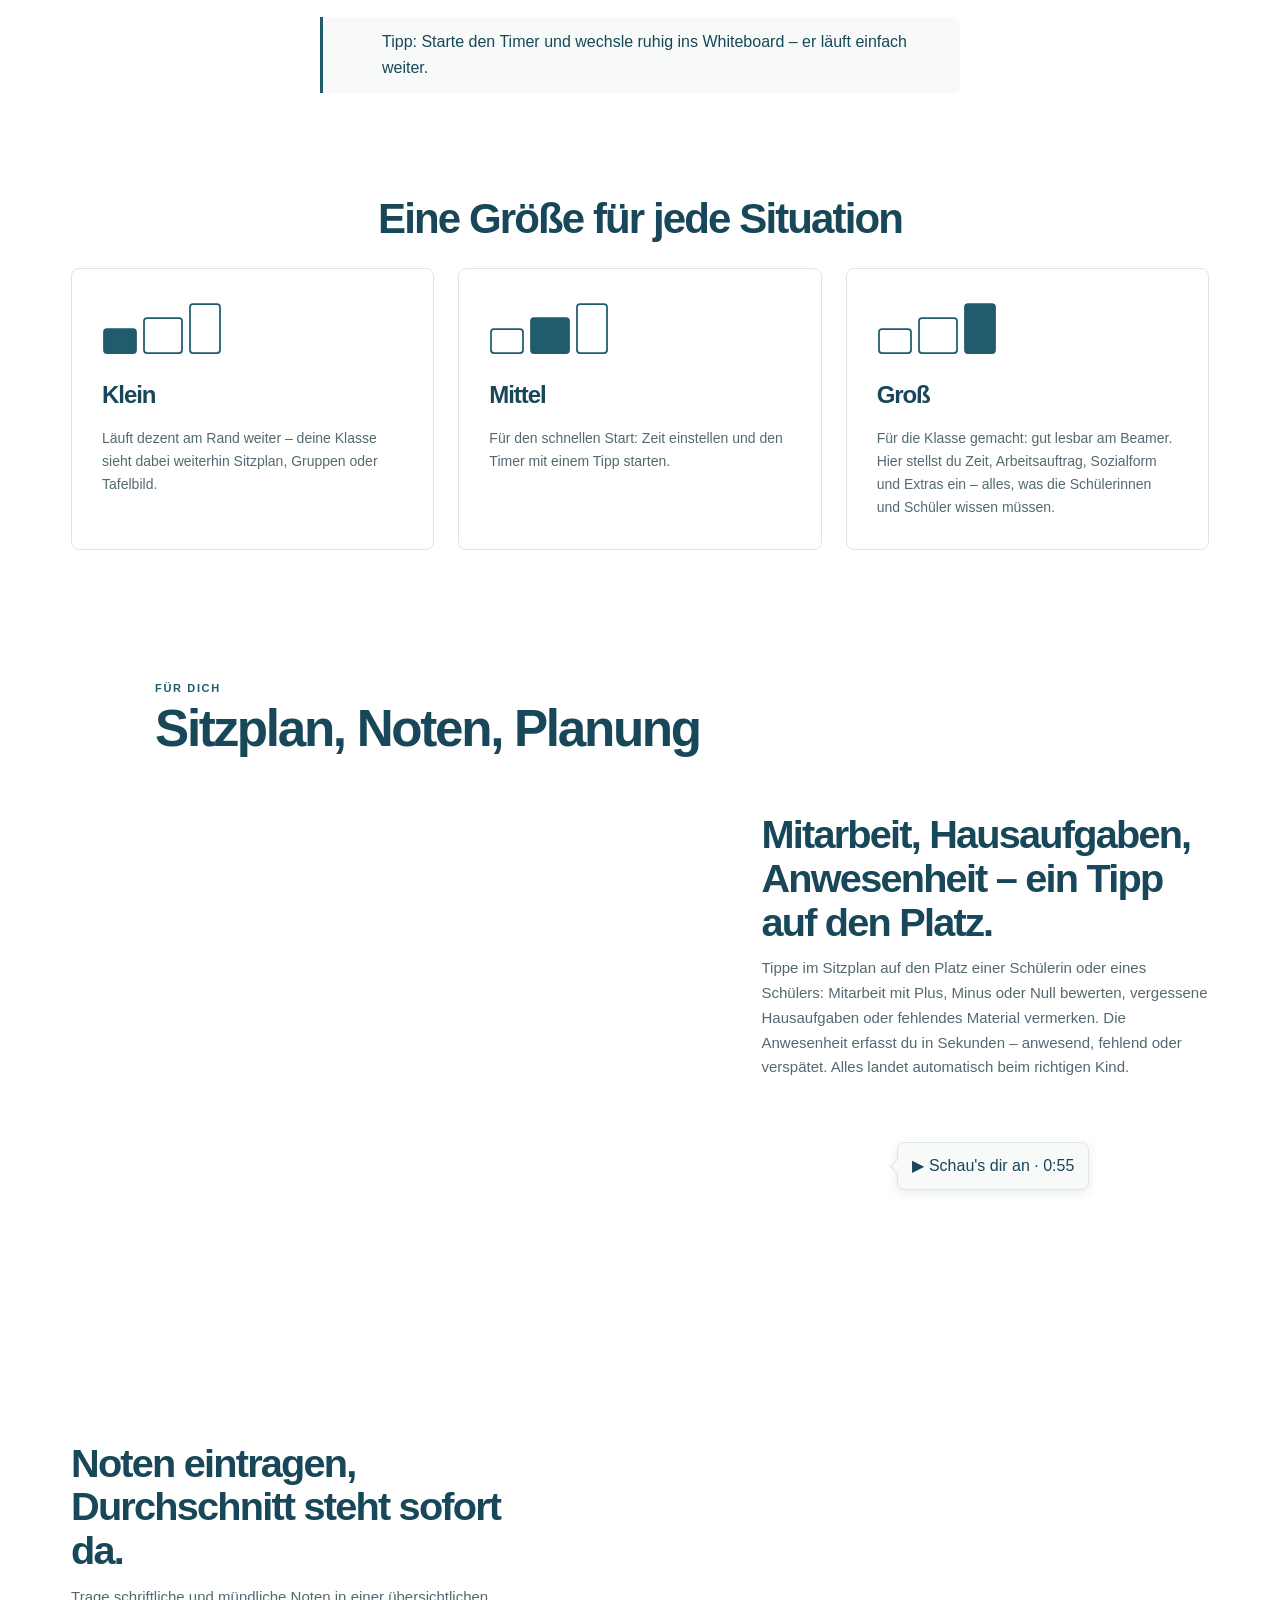
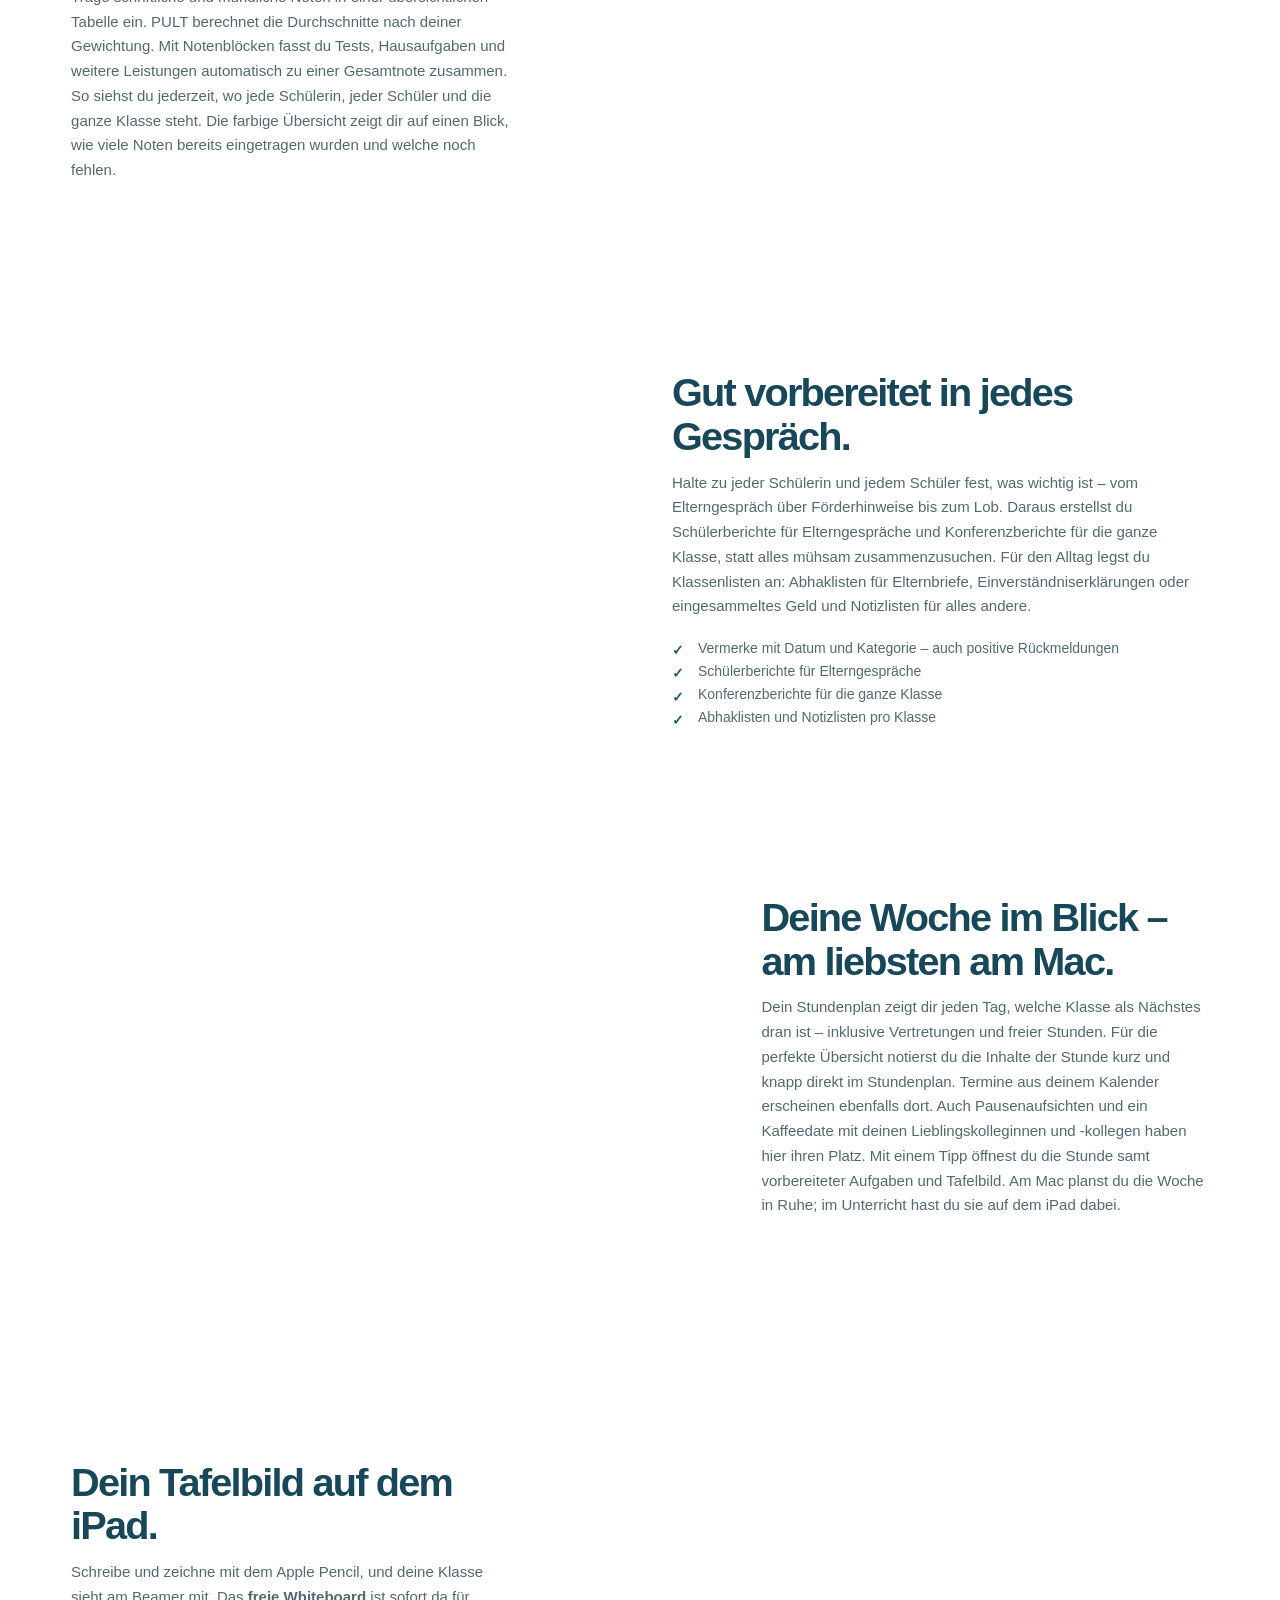
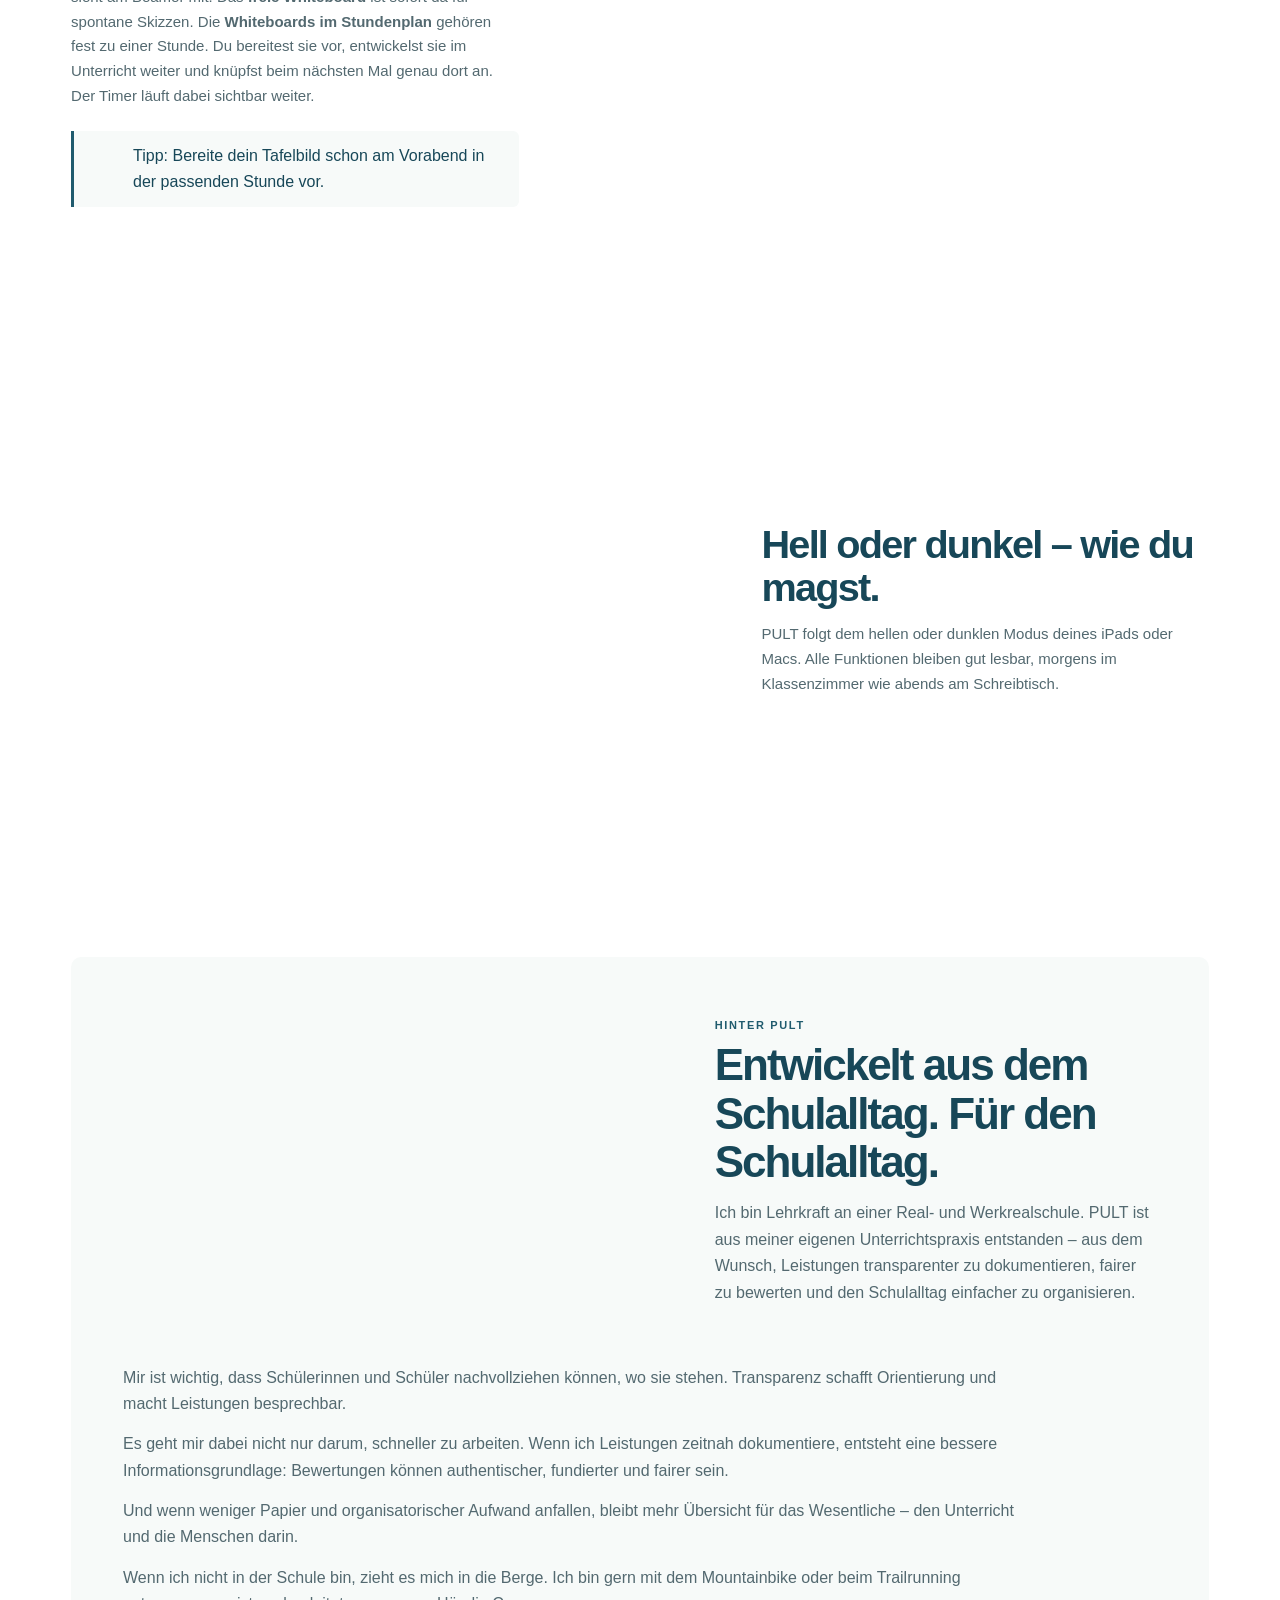
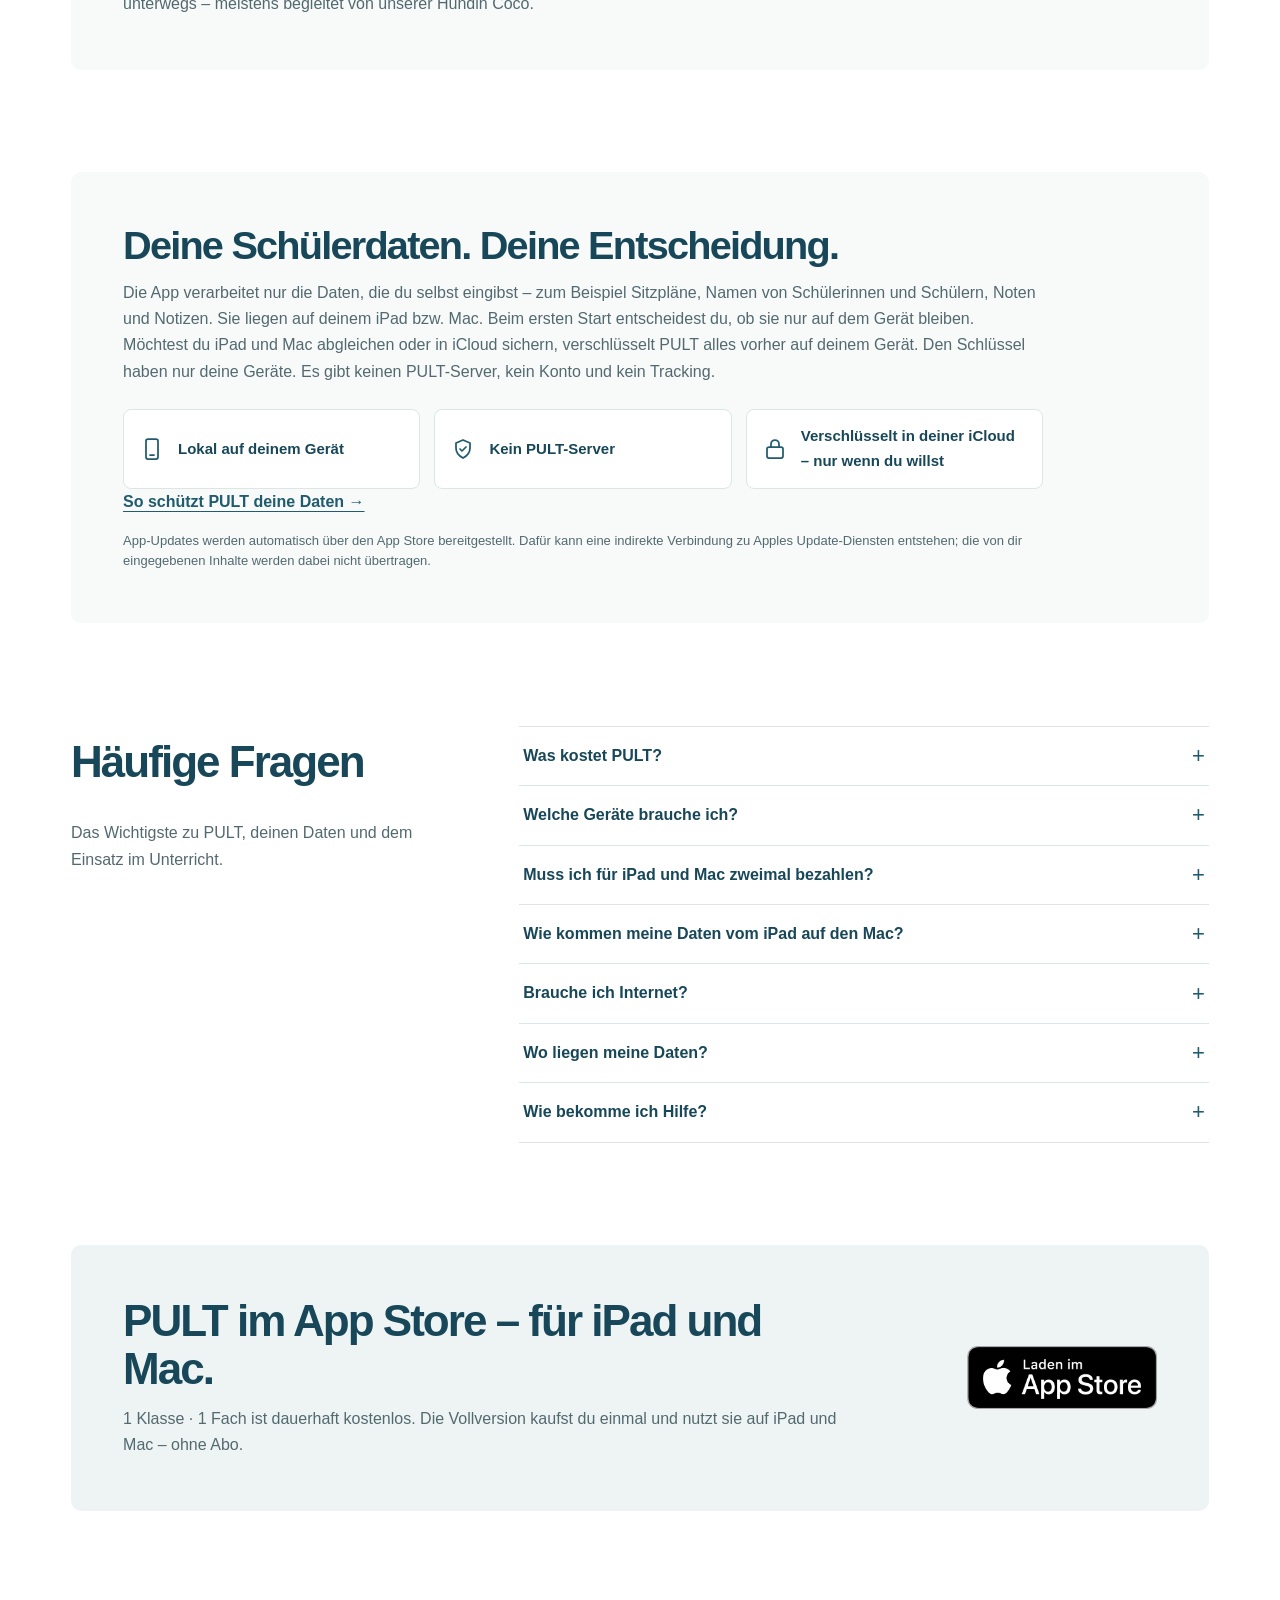
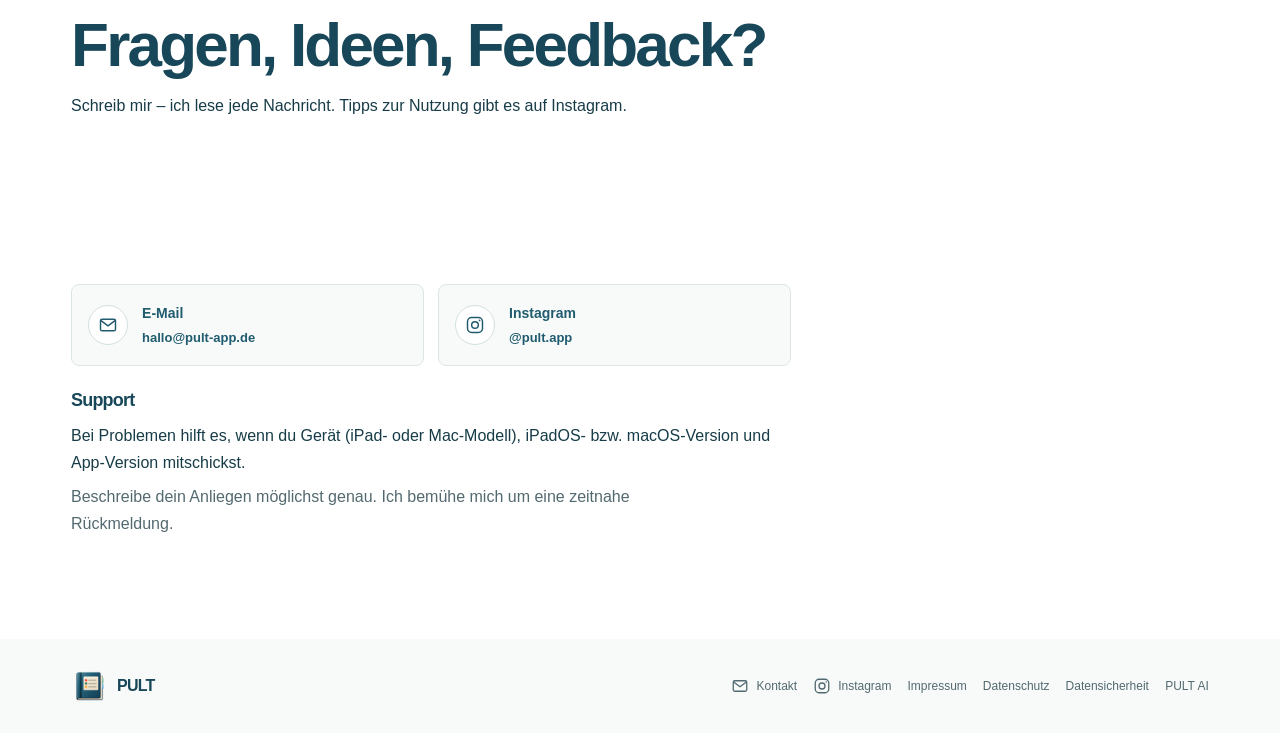
==== commit e752e34b: "Website-Bilder mit neuen iPad- und Mac-Screens ersetzen - Geräte-, iPad+Mac-, Sitzplan-, Timer-, Not" ====
--- a/index.html
+++ b/index.html
@@ -74,8 +74,8 @@
           <figure class="hero-visual">
             <button class="screenshot-trigger" type="button" aria-label="Bild vergrößern: PULT auf Mac und iPad, PULT AI auf dem iPhone">
               <picture>
-                <source srcset="./assets/images/web/web-pult-geraete.webp" type="image/webp">
-                <img src="./assets/images/web/web-pult-geraete.png" width="2000" height="1237" alt="PULT auf dem Mac mit Wochenstundenplan und auf dem iPad mit Sitzplan, daneben die iPhone-App PULT AI" fetchpriority="high" decoding="async">
+                <source srcset="./assets/images/web/web-pult-geraete.webp?v=20261120" type="image/webp">
+                <img src="./assets/images/web/web-pult-geraete.png?v=20261120" width="2000" height="1237" alt="PULT auf dem Mac mit Wochenstundenplan und auf dem iPad mit Sitzplan, daneben die iPhone-App PULT AI" fetchpriority="high" decoding="async">
               </picture>
             </button>
           </figure>
@@ -135,8 +135,8 @@
         <figure class="feature-visual devices-visual">
           <button class="screenshot-trigger" type="button" aria-label="Bild vergrößern: Derselbe PULT-Sitzplan auf iPad und Mac">
             <picture>
-              <source srcset="./assets/images/web/web-pult-ipad-und-mac.webp" type="image/webp">
-              <img src="./assets/images/web/web-pult-ipad-und-mac.png" width="2000" height="1242" alt="Derselbe PULT-Sitzplan der Beispielklasse 7b auf dem iPad und auf dem Mac" loading="lazy" decoding="async">
+              <source srcset="./assets/images/web/web-pult-ipad-und-mac.webp?v=20261120" type="image/webp">
+              <img src="./assets/images/web/web-pult-ipad-und-mac.png?v=20261120" width="2000" height="1242" alt="Derselbe PULT-Sitzplan der Beispielklasse 7b auf dem iPad und auf dem Mac" loading="lazy" decoding="async">
             </picture>
           </button>
         </figure>
@@ -176,8 +176,8 @@
           <figure class="feature-visual">
             <button class="screenshot-trigger" type="button" aria-label="Screenshot vergrößern: Auslosung im PULT-Sitzplan">
               <picture>
-                <source srcset="./assets/images/web/web-pult-sitzplan.webp?v=20261111b" type="image/webp">
-                <img src="./assets/images/web/web-pult-sitzplan.png?v=20261111b" width="1600" height="1237" alt="Sitzplan der Beispielklasse 7b in PULT, wie ihn die Klasse am Beamer sieht" loading="lazy" decoding="async">
+                <source srcset="./assets/images/web/web-pult-sitzplan.webp?v=20261120" type="image/webp">
+                <img src="./assets/images/web/web-pult-sitzplan.png?v=20261120" width="1600" height="1237" alt="Sitzplan der Beispielklasse 7b in PULT, wie ihn die Klasse am Beamer sieht" loading="lazy" decoding="async">
               </picture>
             </button>
           </figure>
@@ -197,8 +197,8 @@
           <figure class="feature-visual">
             <button class="screenshot-trigger" type="button" aria-label="Screenshot vergrößern: Timer mit Arbeitsauftrag">
               <picture>
-                <source srcset="./assets/images/web/web-pult-timer.webp" type="image/webp">
-                <img src="./assets/images/web/web-pult-timer.png" width="1600" height="1237" alt="PULT-Timer im dunklen Modus mit Arbeitsauftrag, Einzelarbeit, Flüsterlautstärke und 08:58 Restzeit" loading="lazy" decoding="async">
+                <source srcset="./assets/images/web/web-pult-timer.webp?v=20261120" type="image/webp">
+                <img src="./assets/images/web/web-pult-timer.png?v=20261120" width="1600" height="1237" alt="PULT-Timer in der großen Ansicht mit Arbeitsauftrag „Buchseite 42, Aufgaben 1 bis 5“, Partnerarbeit, Flüsterlautstärke und 05:00 Minuten" loading="lazy" decoding="async">
               </picture>
             </button>
           </figure>
@@ -256,8 +256,8 @@
           <figure class="feature-visual">
             <button class="screenshot-trigger" type="button" aria-label="Screenshot vergrößern: Notenübersicht">
               <picture>
-                <source srcset="./assets/images/web/web-pult-noten.webp" type="image/webp">
-                <img src="./assets/images/web/web-pult-noten.png" width="1600" height="1237" alt="Notenbuch in PULT mit farbigen Noten, Schnellnote und Notenblock für Kurztests" loading="lazy" decoding="async">
+                <source srcset="./assets/images/web/web-pult-noten.webp?v=20261120" type="image/webp">
+                <img src="./assets/images/web/web-pult-noten.png?v=20261120" width="1600" height="1237" alt="Notenbuch in PULT mit farbigen Noten für Klassenarbeiten, Mündliches, Hausaufgaben und Vokabeltests samt Durchschnitt" loading="lazy" decoding="async">
               </picture>
             </button>
           </figure>
@@ -271,8 +271,8 @@
           <figure class="feature-visual mac-feature-visual">
             <button class="screenshot-trigger" type="button" aria-label="Screenshot vergrößern: Vermerke in PULT auf dem Mac">
               <picture>
-                <source srcset="./assets/images/web/web-pult-mac-vermerke.webp" type="image/webp">
-                <img src="./assets/images/web/web-pult-mac-vermerke.png" width="2000" height="1356" alt="Vermerke in PULT auf dem Mac: Elterngespräch, Förderhinweis, Absprache, Lob und positive Rückmeldungen der Beispielklasse 7b" loading="lazy" decoding="async">
+                <source srcset="./assets/images/web/web-pult-mac-vermerke.webp?v=20261120" type="image/webp">
+                <img src="./assets/images/web/web-pult-mac-vermerke.png?v=20261120" width="2000" height="1356" alt="Vermerke in PULT auf dem Mac: Gute Mitarbeit, Elterngespräch, Förderhinweis und Absprache der Beispielklasse 7b" loading="lazy" decoding="async">
               </picture>
             </button>
           </figure>
@@ -292,8 +292,8 @@
           <figure class="feature-visual mac-feature-visual">
             <button class="screenshot-trigger" type="button" aria-label="Screenshot vergrößern: Wochenstundenplan">
               <picture>
-                <source srcset="./assets/images/web/web-pult-mac-stundenplan.webp" type="image/webp">
-                <img src="./assets/images/web/web-pult-mac-stundenplan.png" width="2000" height="1356" alt="Wochenstundenplan in PULT auf dem Mac mit Fächern, Räumen, Pausen und freien Stunden" loading="lazy" decoding="async">
+                <source srcset="./assets/images/web/web-pult-mac-stundenplan.webp?v=20261120" type="image/webp">
+                <img src="./assets/images/web/web-pult-mac-stundenplan.png?v=20261120" width="2000" height="1356" alt="Wochenstundenplan in PULT auf dem Mac mit Fächern, Räumen, Pausen und freien Stunden" loading="lazy" decoding="async">
               </picture>
             </button>
           </figure>
@@ -315,8 +315,6 @@
           <div class="feature-copy">
             <h3 id="whiteboard-title">Dein Tafelbild auf dem iPad.</h3>
             <p>Schreibe und zeichne mit dem Apple Pencil, und deine Klasse sieht am Beamer mit. Das <strong>freie Whiteboard</strong> ist sofort da für spontane Skizzen. Die <strong>Whiteboards im Stundenplan</strong> gehören fest zu einer Stunde. Du bereitest sie vor, entwickelst sie im Unterricht weiter und knüpfst beim nächsten Mal genau dort an. Der Timer läuft dabei sichtbar weiter.</p>
-            <p>Jede neue Seite ist ein <strong>DIN-A4-Blatt</strong>. Es sieht auf iPad und Mac gleich aus und lässt sich in echter Größe drucken – das Karo misst genau 5&nbsp;mm. Über den Ansichts-Knopf wechselst du zwischen Seitenbreite und ganzem Blatt, und ein leeres Blatt drehst du ins Querformat. PDF-Seiten behalten ihr Format. Im Text stellst du hoch und tief, etwa für H₂O oder x².</p>
-            <p>Im <strong>Präsentationsmodus</strong> zeigst du, statt zu schreiben: mit rotem Punkt, Zeigestock, Scheinwerfer oder Lesezeile. Das Schloss hält den Zeiger an seiner Stelle, geblättert wird mit den Pfeilen am Rand.</p>
             <aside class="tip-box">
               <img class="mascot mascot-32" src="./assets/hamsters/hamster-tipp-whiteboard.png" width="294" height="294" alt="" aria-hidden="true" loading="lazy" decoding="async">
               <p>Tipp: Bereite dein Tafelbild schon am Vorabend in der passenden Stunde vor.</p>
@@ -328,8 +326,8 @@
           <figure class="feature-visual mode-visual">
             <button class="screenshot-trigger" type="button" aria-label="Screenshot vergrößern: PULT im hellen und dunklen Modus">
               <picture>
-                <source srcset="./assets/images/web/web-pult-hell-dunkel.webp" type="image/webp">
-                <img src="./assets/images/web/web-pult-hell-dunkel.png" width="1600" height="1175" alt="PULT im hellen und im dunklen Modus" loading="lazy" decoding="async">
+                <source srcset="./assets/images/web/web-pult-hell-dunkel.webp?v=20261120" type="image/webp">
+                <img src="./assets/images/web/web-pult-hell-dunkel.png?v=20261120" width="1600" height="1175" alt="Der PULT-Sitzplan im hellen und im dunklen Design auf dem iPad" loading="lazy" decoding="async">
               </picture>
             </button>
           </figure>
@@ -382,8 +380,6 @@
           <details><summary>Welche Geräte brauche ich?</summary><p>Ein iPad oder einen Mac mit Apple-Chip (M1 oder neuer) – eins davon reicht. PULT läuft auf beiden mit allen Funktionen. Fürs iPhone gibt es die eigene App PULT AI, die mit PULT auf iPad oder Mac zusammenarbeitet.</p></details>
           <details><summary>Muss ich für iPad und Mac zweimal bezahlen?</summary><p>Nein. Die Vollversion kaufst du einmal, auf dem iPad oder auf dem Mac, und nutzt sie mit derselben Apple-ID auf beiden Geräten. PULT AI fürs iPhone ist eine eigene App und wird separat gekauft.</p></details>
           <details><summary>Wie kommen meine Daten vom iPad auf den Mac?</summary><p>Wenn du willst, gleicht PULT iPad und Mac über deine eigene iCloud ab – vorher auf dem Gerät Ende-zu-Ende verschlüsselt. Ohne Abgleich arbeiten beide Geräte getrennt. Mehr dazu auf der Seite <a href="./datensicherheit.html">Datensicherheit</a>.</p></details>
-          <details><summary>Was passiert, wenn ich auf beiden Geräten etwas geändert habe?</summary><p>PULT führt nichts heimlich zusammen. Du wählst, welcher Stand gilt; der andere bleibt fünf Tage lang als Sicherheitskopie erhalten. Ist PULT gerade offen, erscheint dafür ein Hinweis links in der Seitenleiste statt eines Fensters mitten in der Arbeit. Nur Ansehen, Blättern oder Präsentieren zählt nicht als Änderung.</p></details>
-          <details><summary>Ein Schüler wechselt die Klasse – was passiert?</summary><p>Holst du ihn in den Sitzplan der neuen Klasse, fragt PULT vorher nach. Der alte Platz wird frei, Info und Notiz kommen mit, Noten und Einträge bleiben gespeichert. Für Kurse aus mehreren Klassen, etwa Sport oder Religion, nimmst du eine Gruppe – dort bleibt jede und jeder in der eigenen Klasse.</p></details>
           <details><summary>Brauche ich Internet?</summary><p>Nein. PULT funktioniert offline. Internet brauchst du nur, wenn du iPad und Mac abgleichst, in iCloud sicherst oder PULT AI verbindest.</p></details>
           <!-- TODO: Antwort zum Gerätewechsel ergänzen -->
           <!-- <details><summary>Was passiert bei einem Gerätewechsel?</summary><p>[EINTRAGEN: wie Daten auf ein neues iPad kommen, z. B. über die Funktion „Daten sichern“ und „Daten wiederherstellen“]</p></details> -->
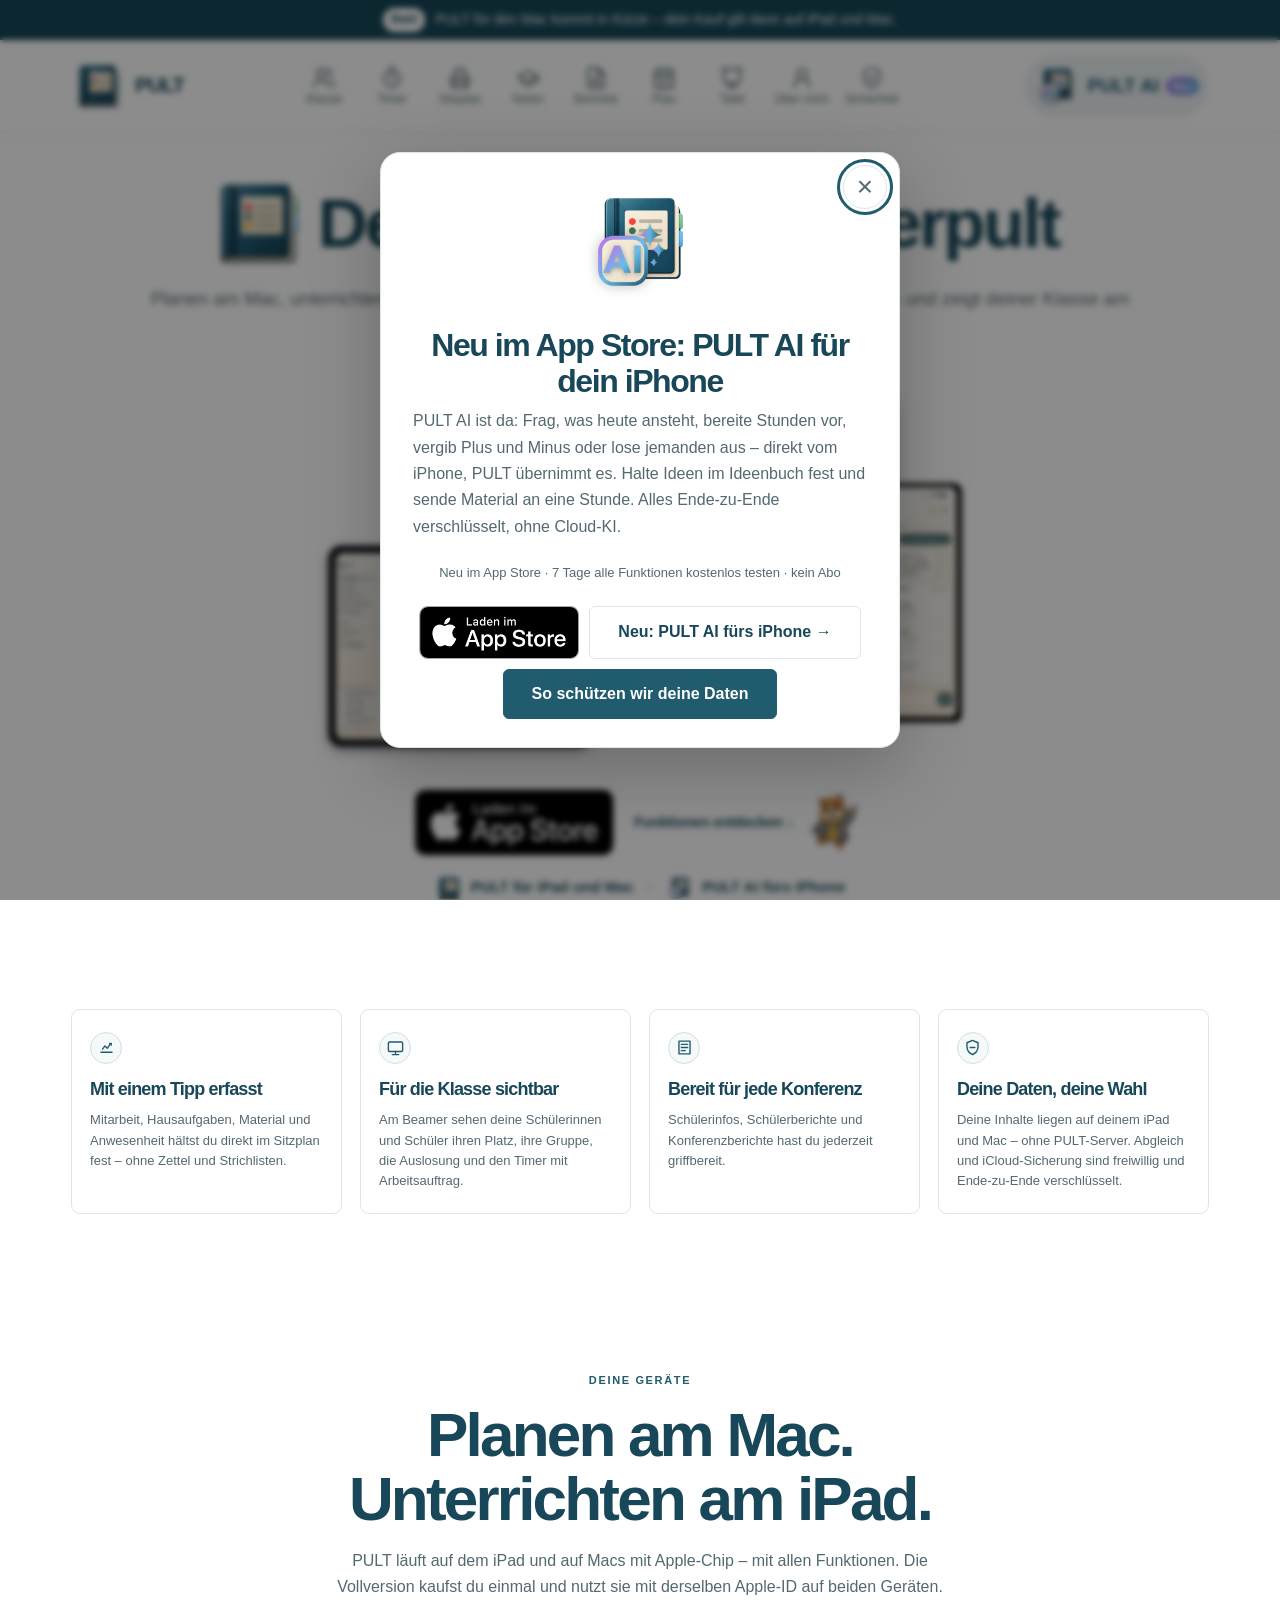
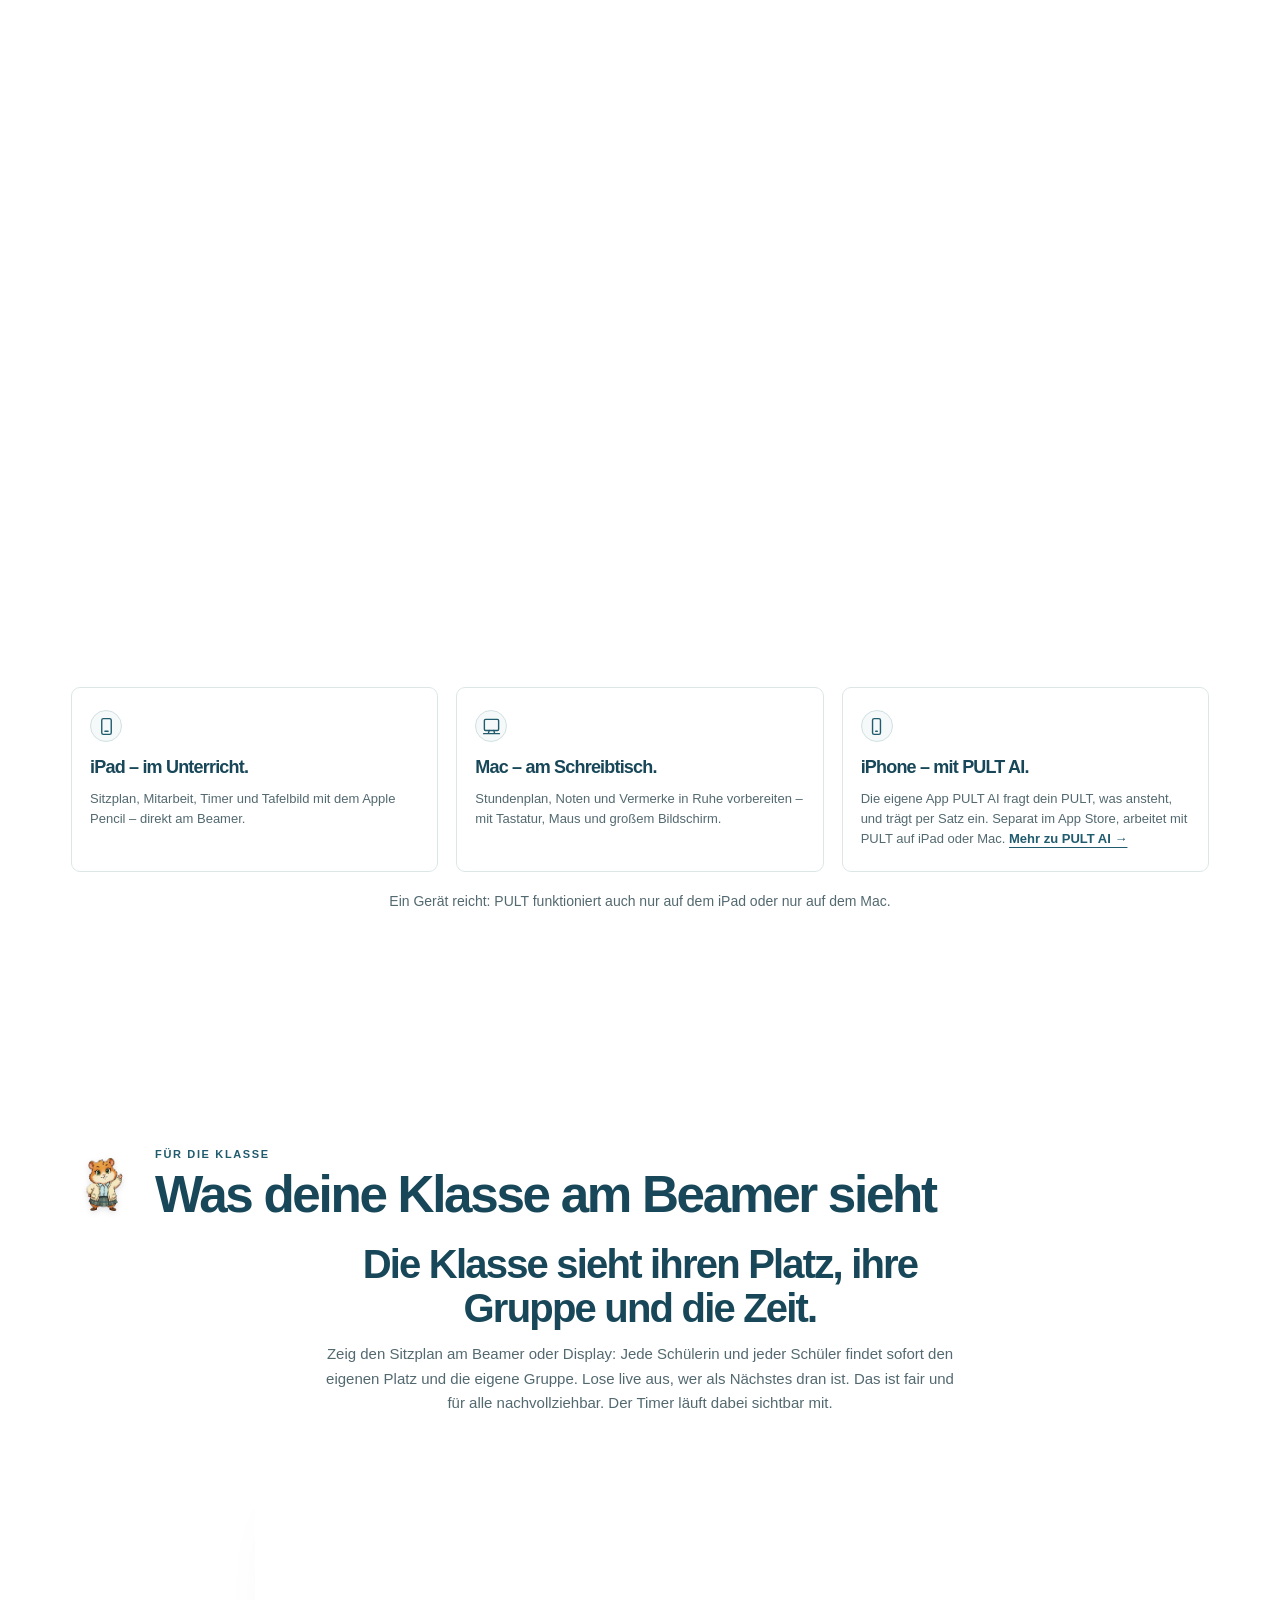
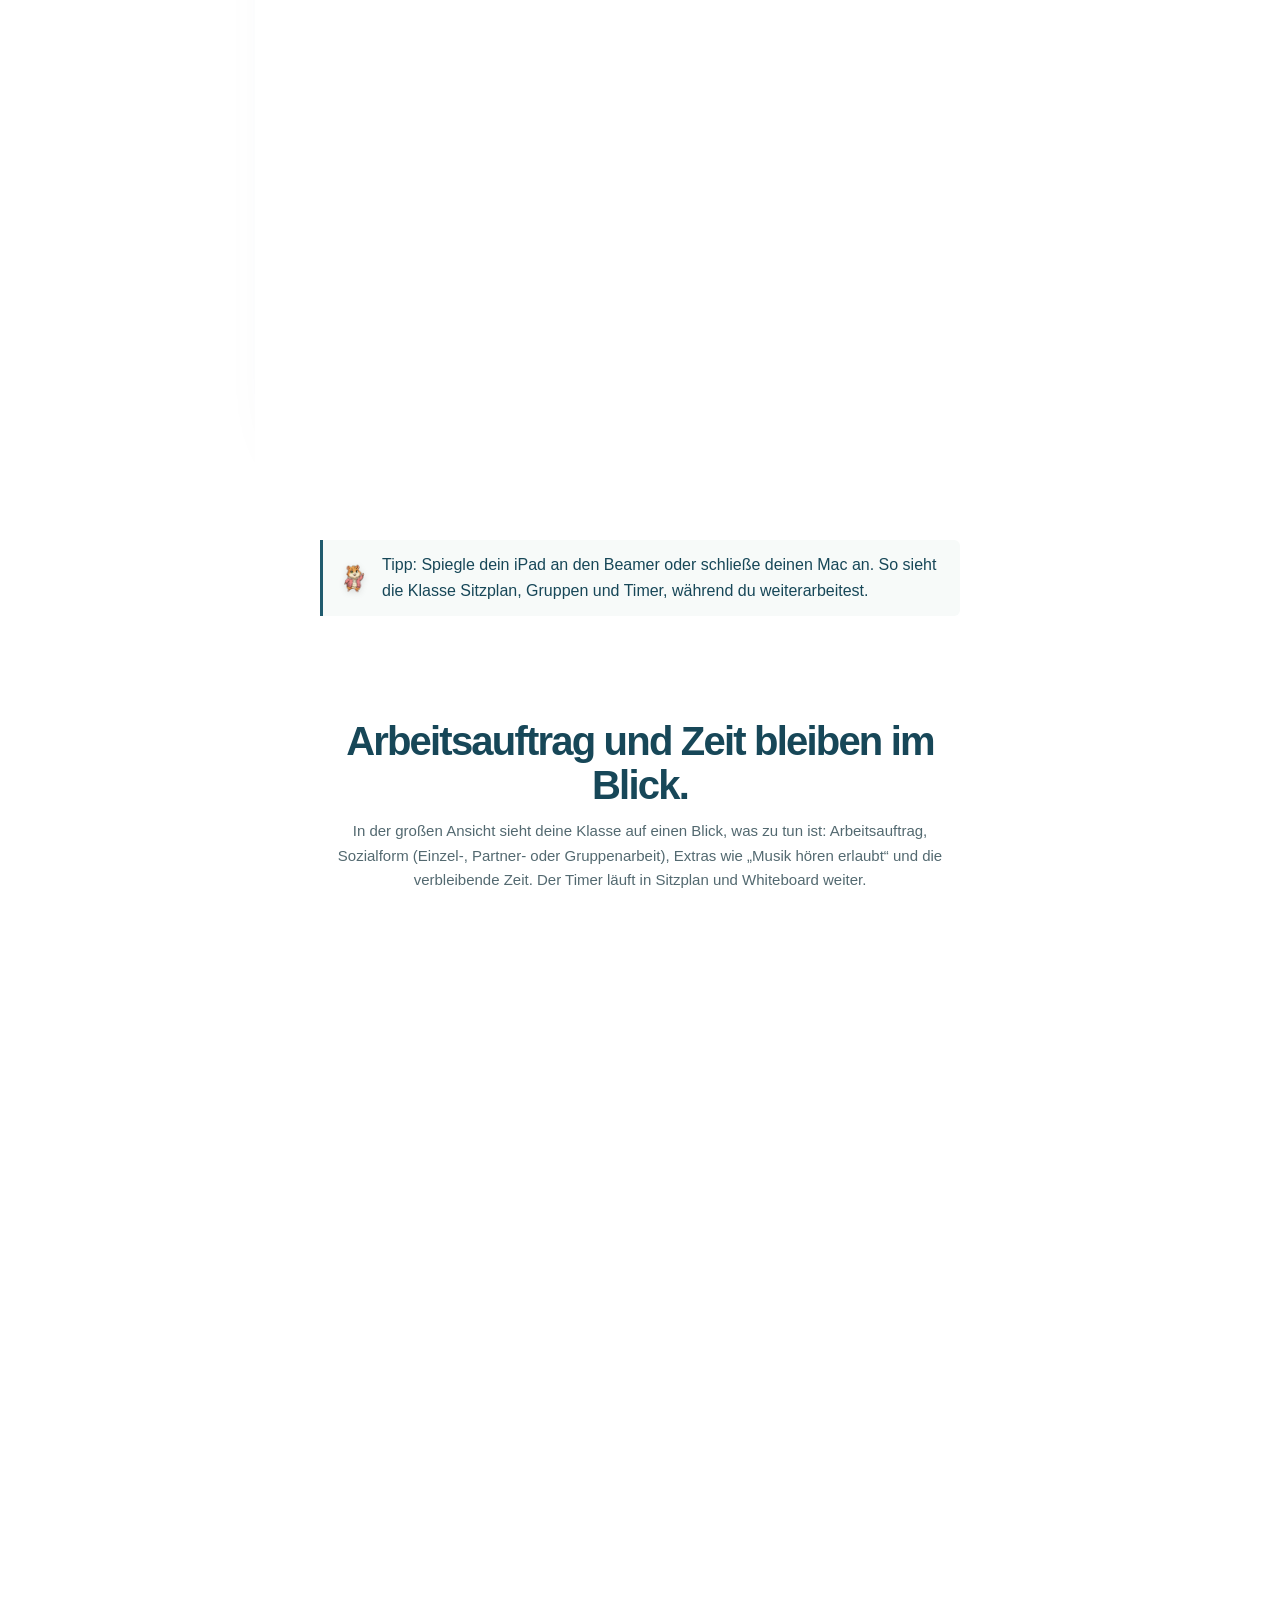
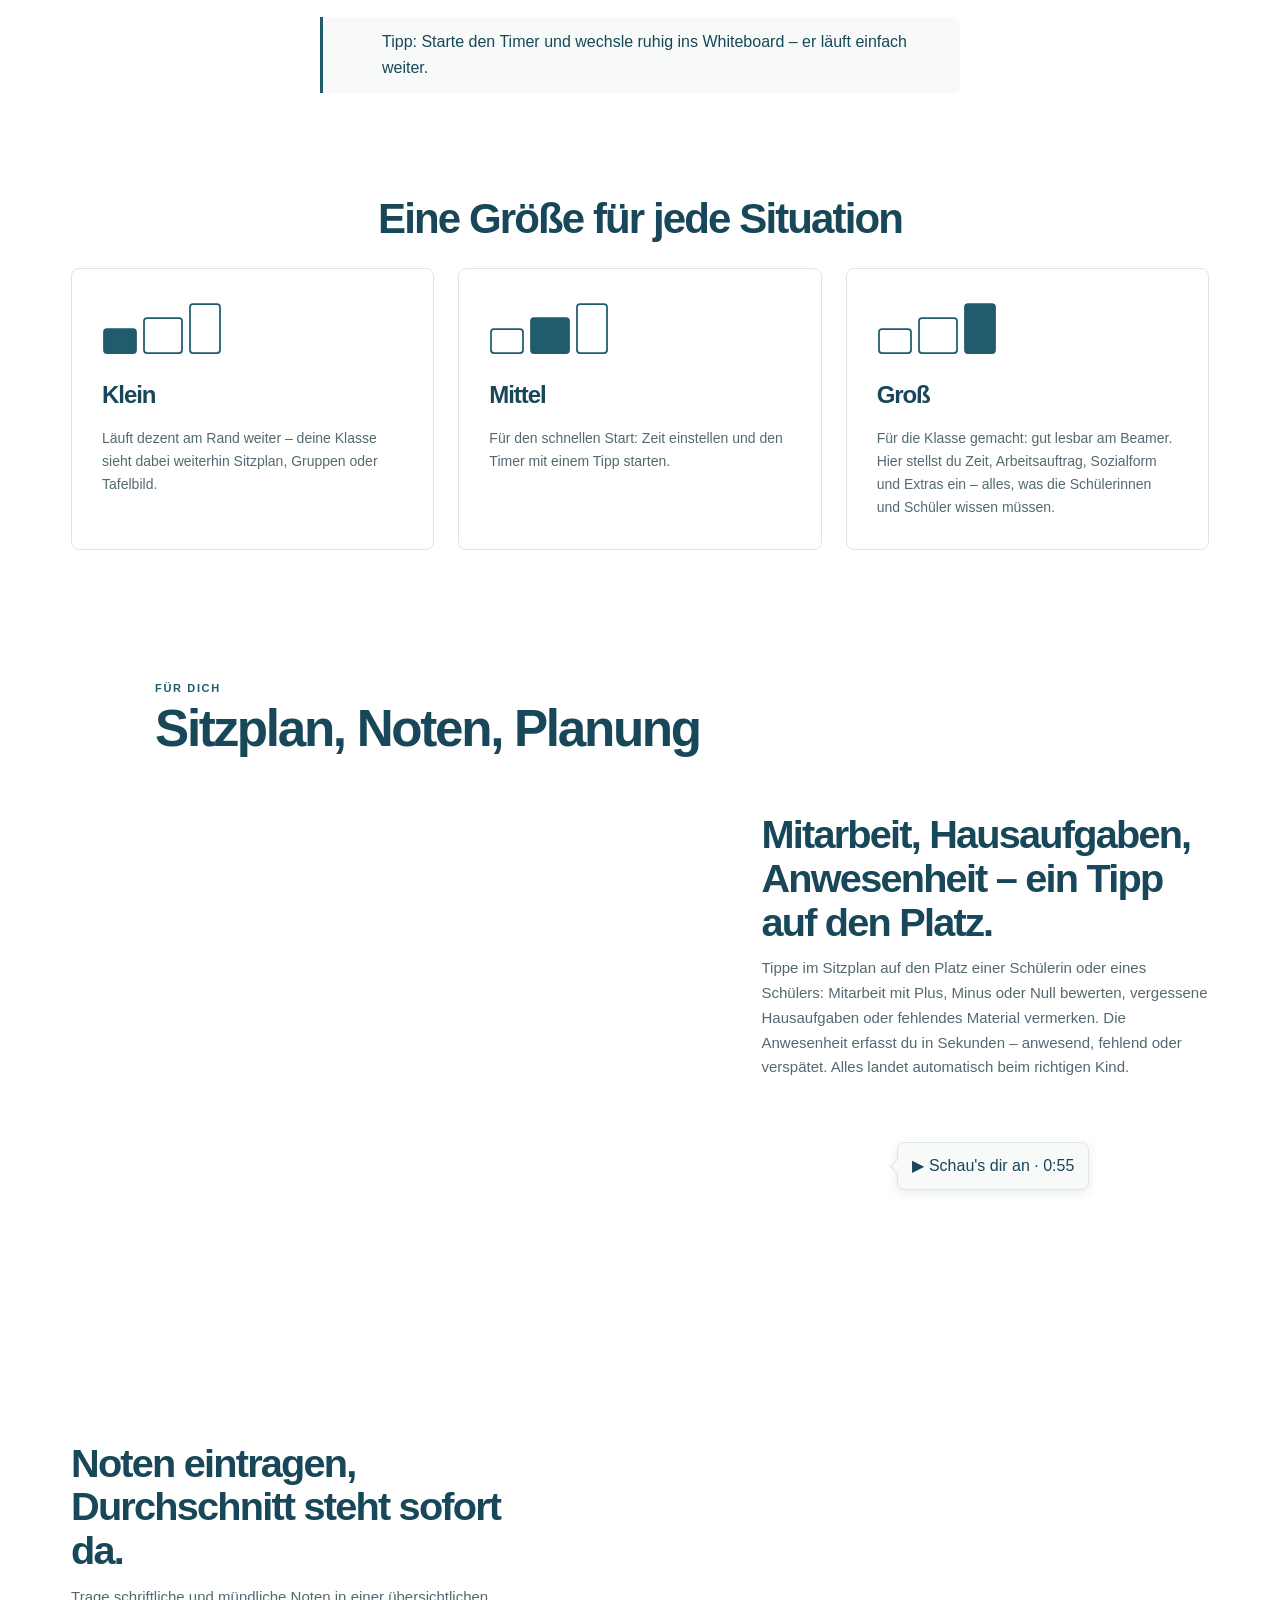
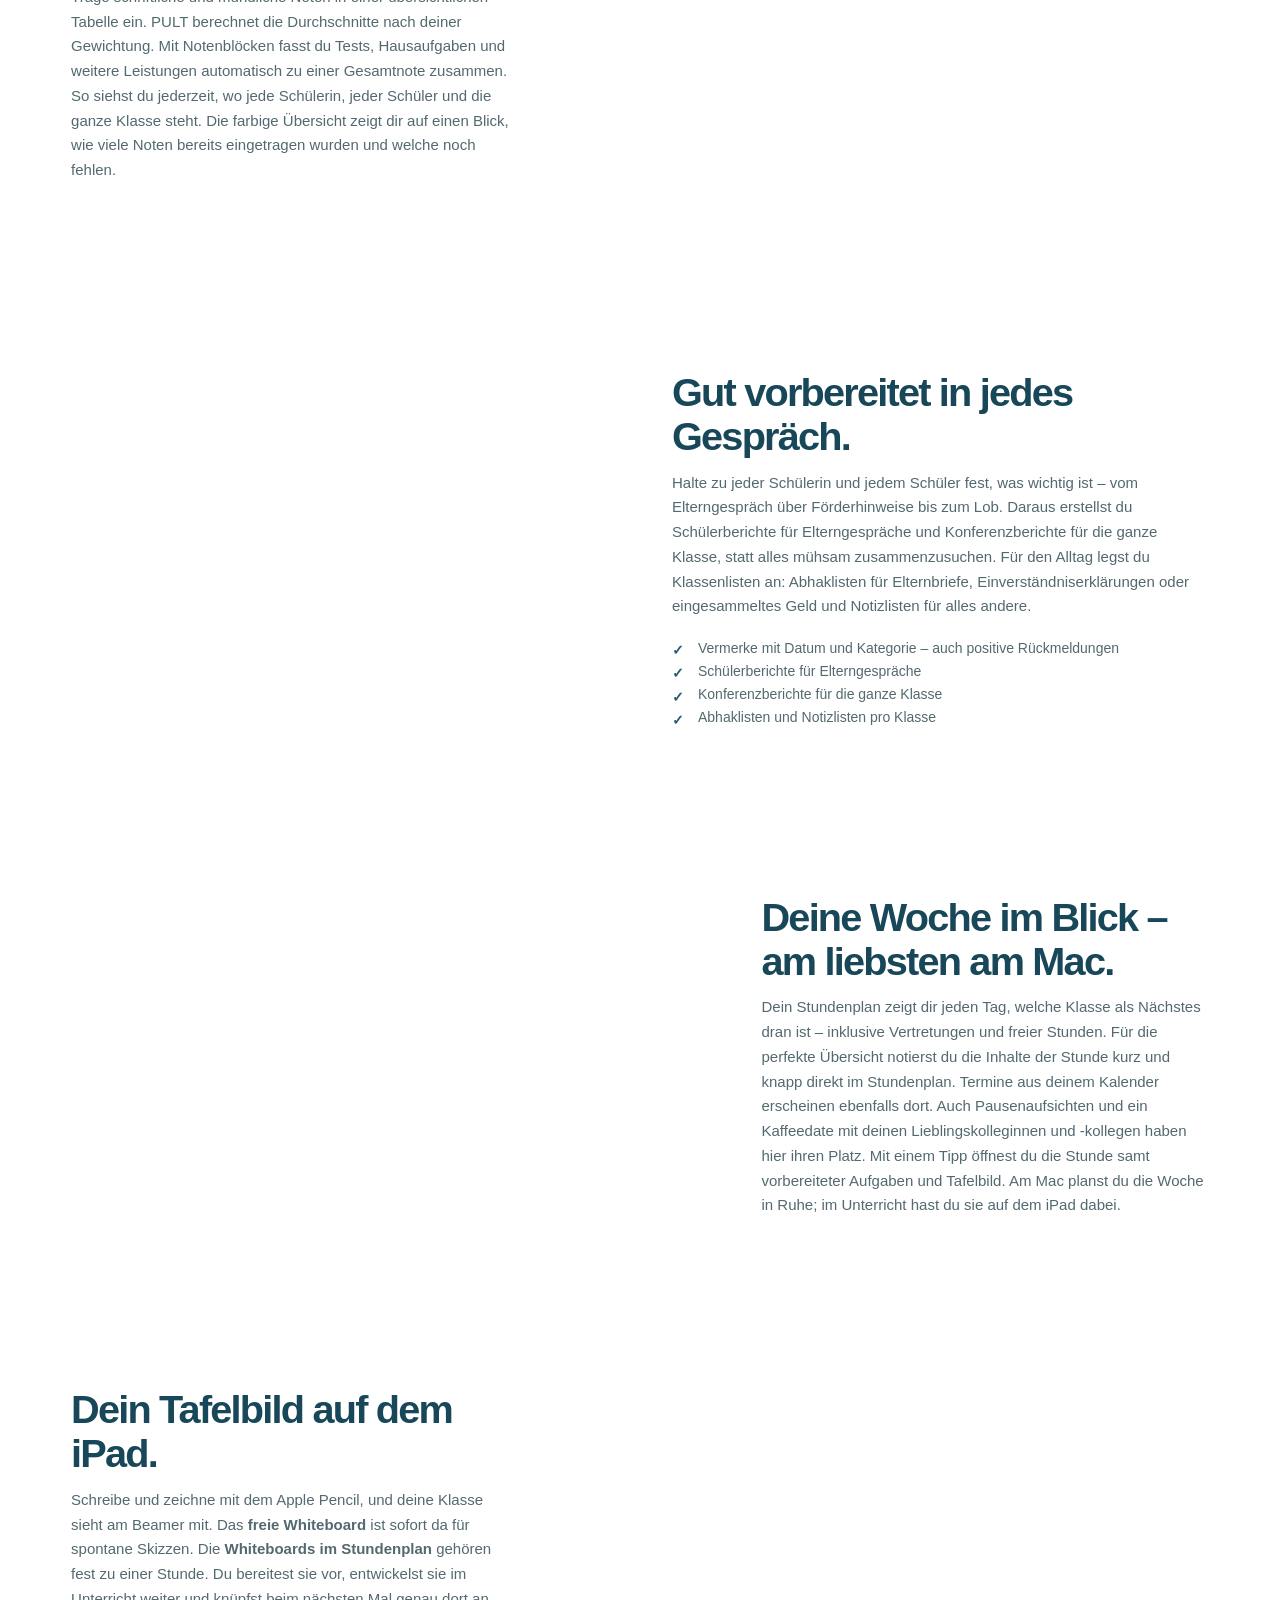
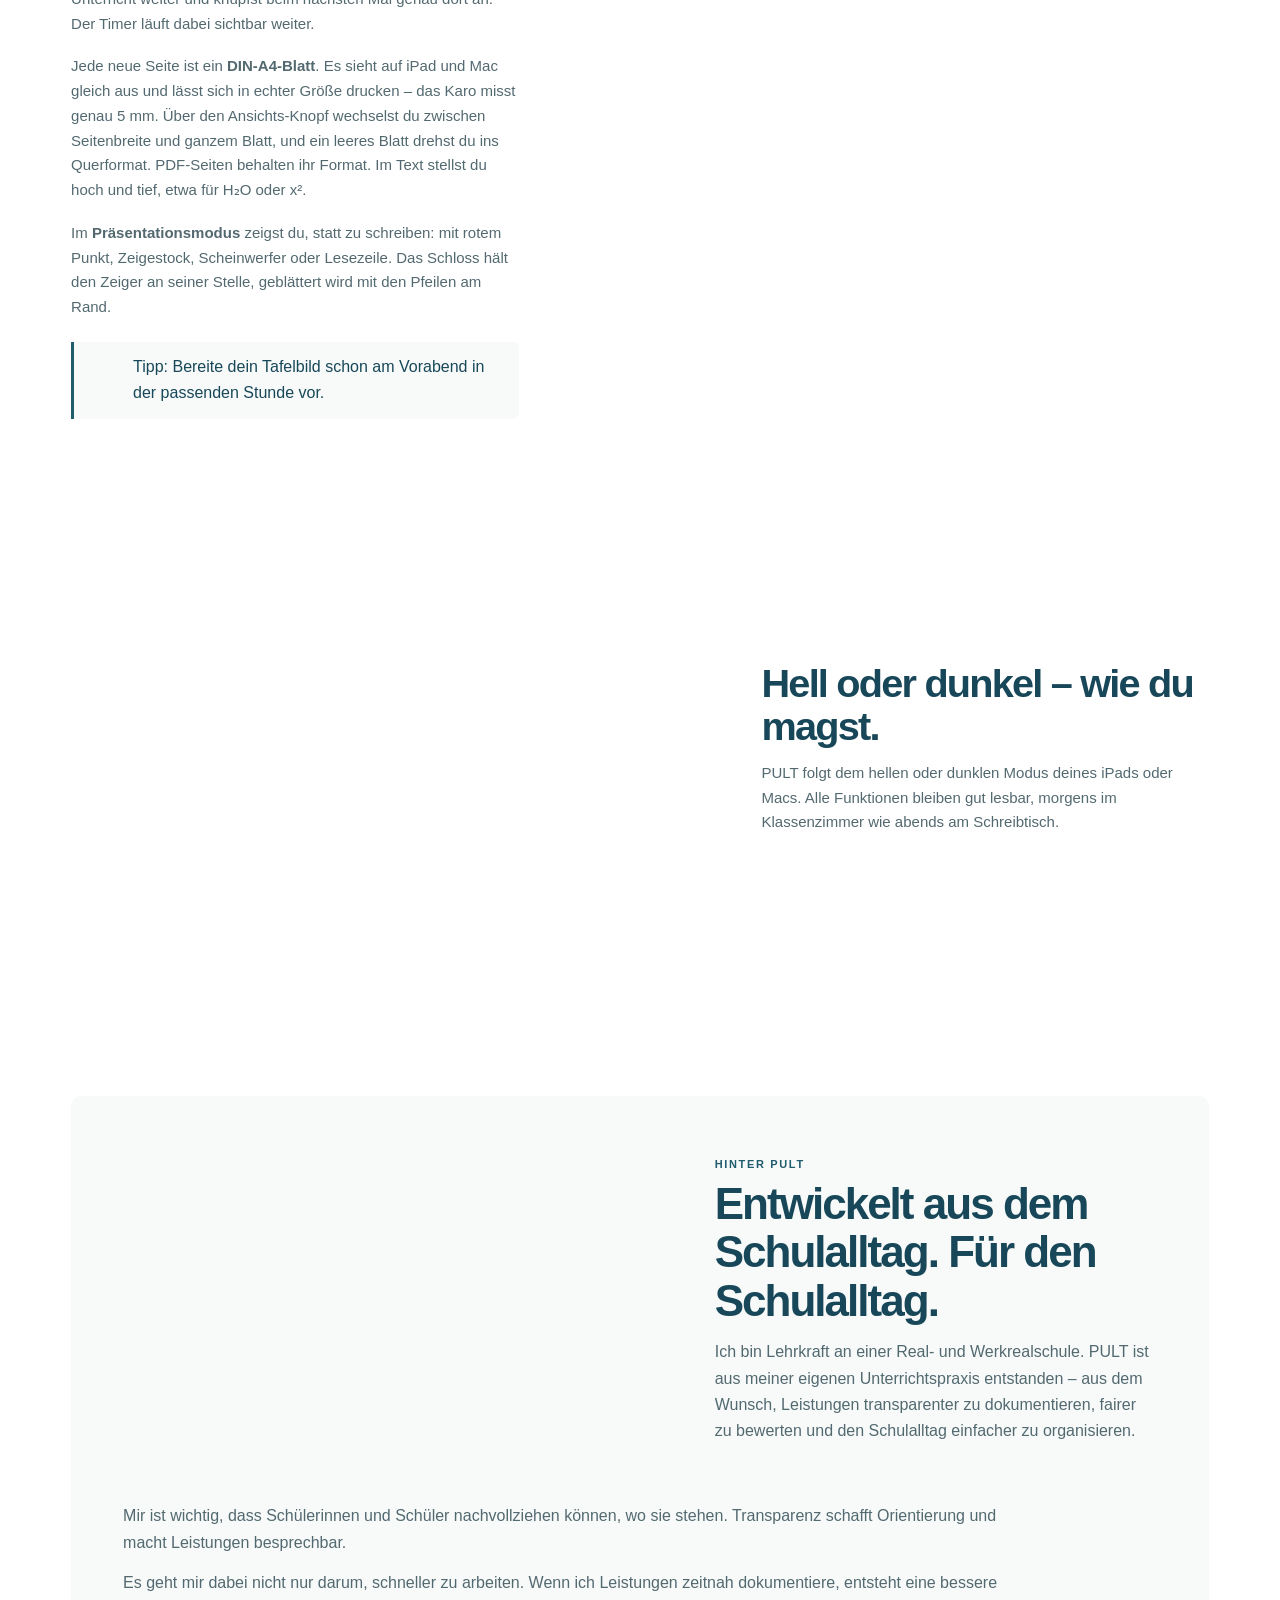
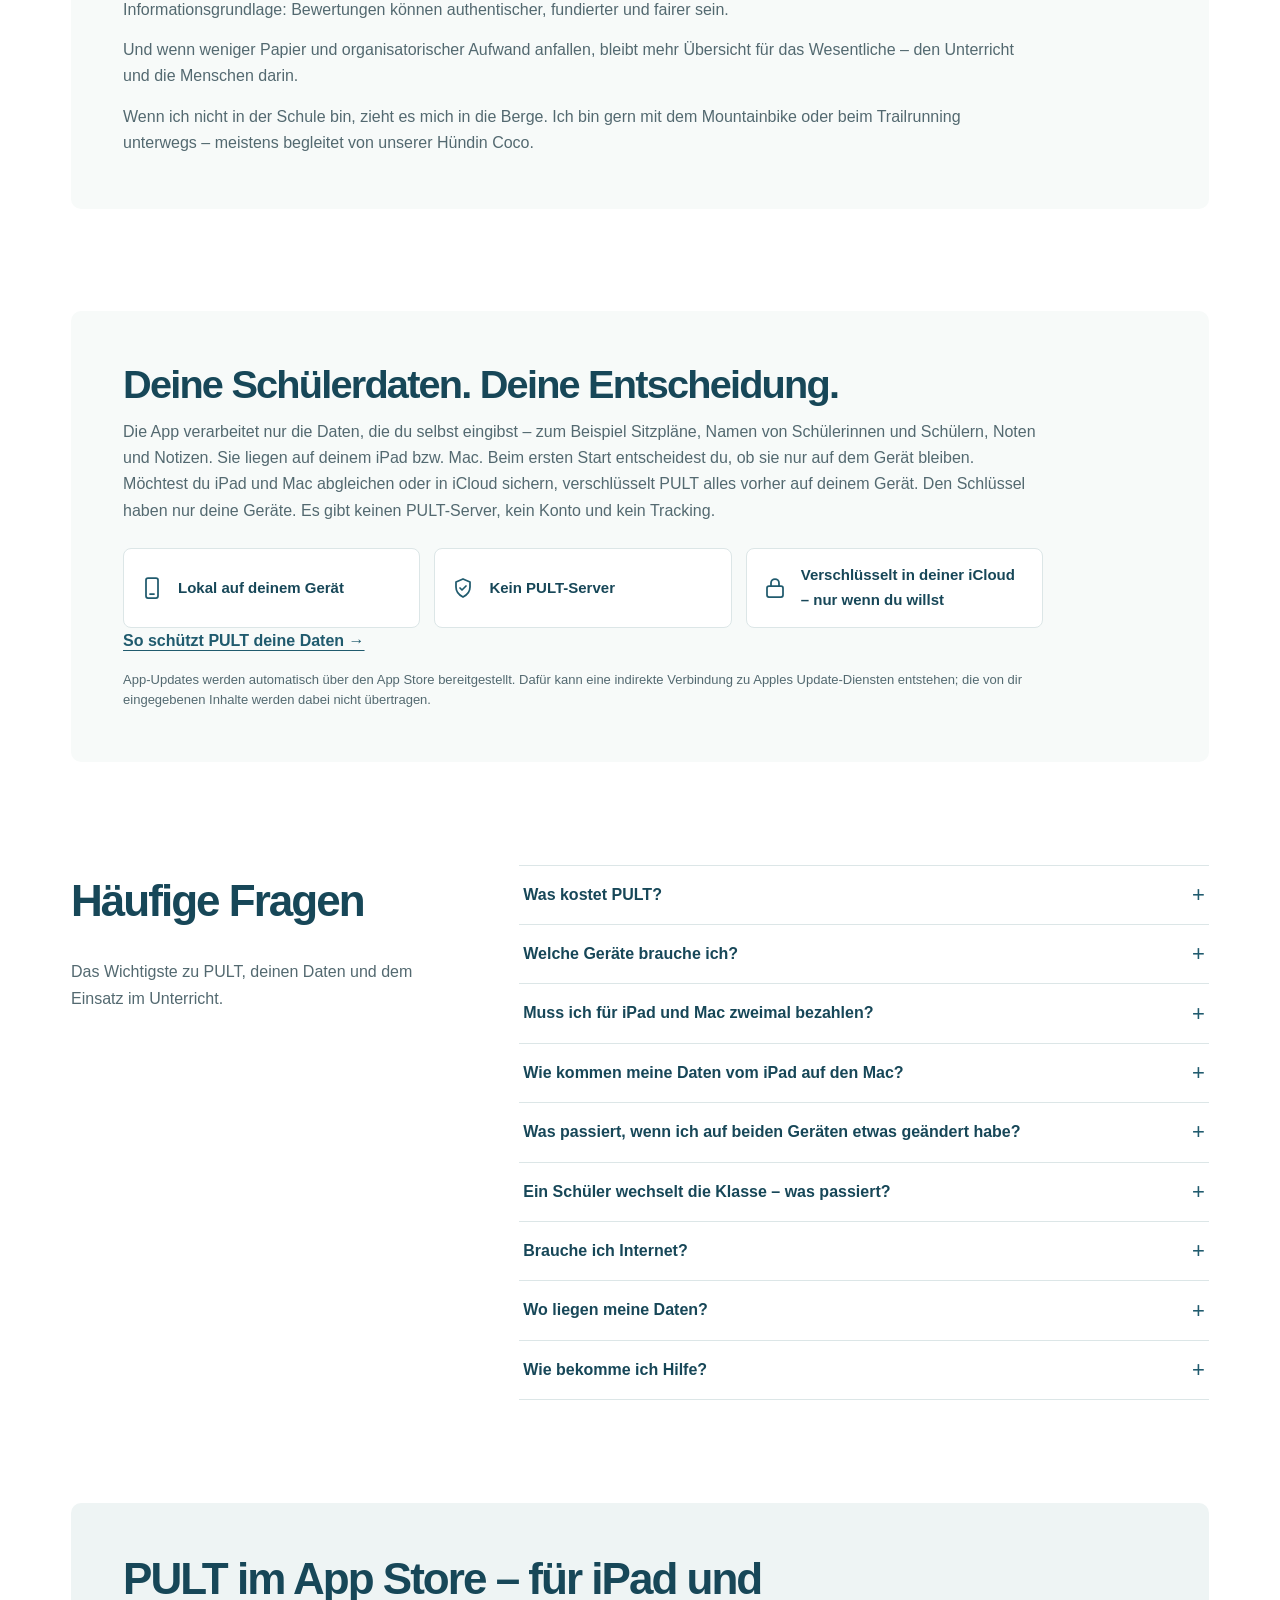
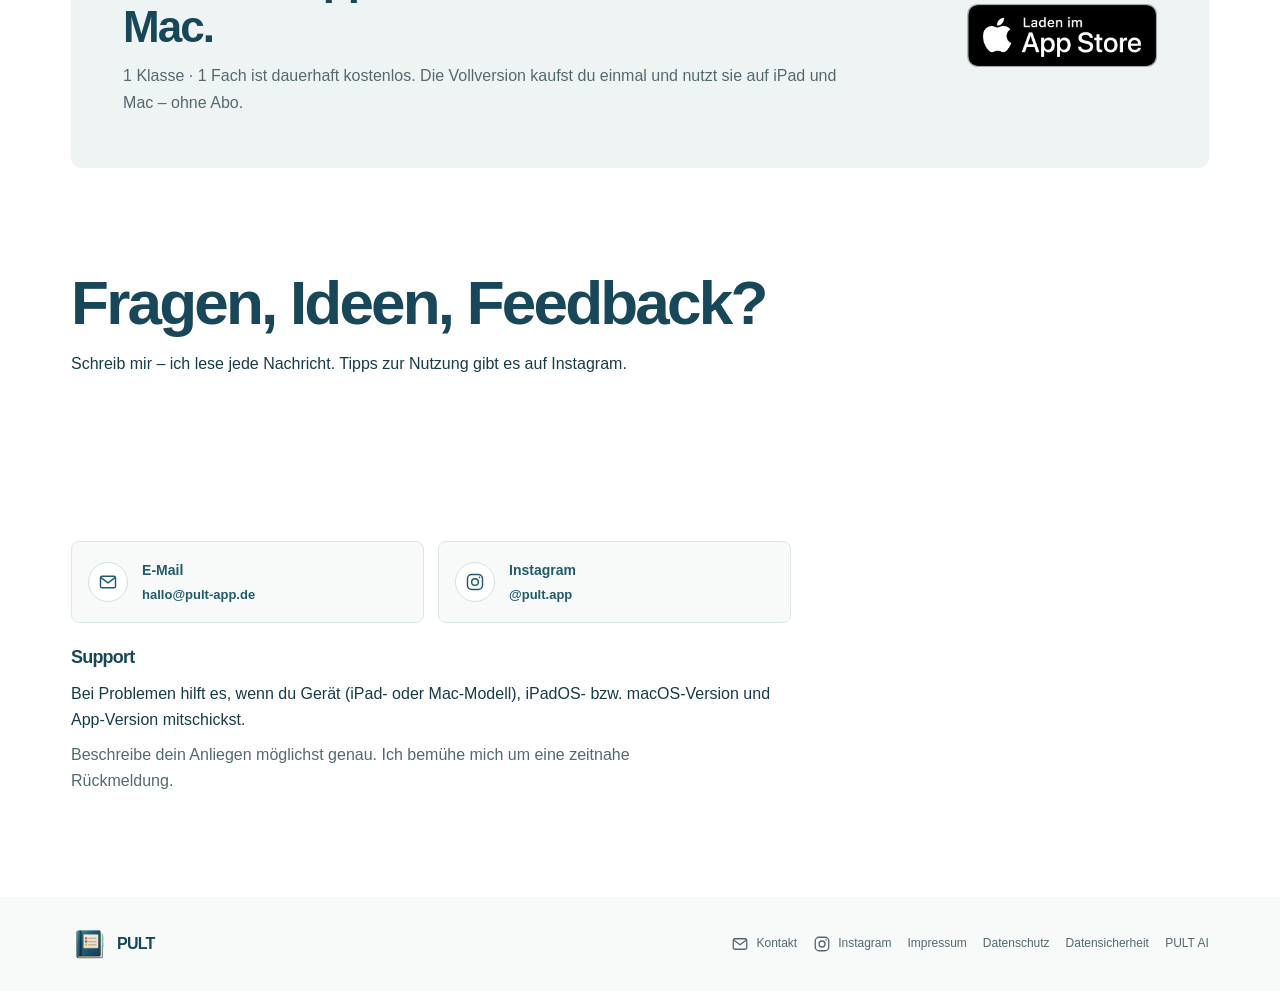
==== commit 75c957be: "Website: neue Bilder mit iPad- und Mac-Screens Co-Authored-By: Claude Opus 5.5 <noreply@anthropic.co" ====
--- a/index.html
+++ b/index.html
@@ -315,6 +315,8 @@
           <div class="feature-copy">
             <h3 id="whiteboard-title">Dein Tafelbild auf dem iPad.</h3>
             <p>Schreibe und zeichne mit dem Apple Pencil, und deine Klasse sieht am Beamer mit. Das <strong>freie Whiteboard</strong> ist sofort da für spontane Skizzen. Die <strong>Whiteboards im Stundenplan</strong> gehören fest zu einer Stunde. Du bereitest sie vor, entwickelst sie im Unterricht weiter und knüpfst beim nächsten Mal genau dort an. Der Timer läuft dabei sichtbar weiter.</p>
+            <p>Jede neue Seite ist ein <strong>DIN-A4-Blatt</strong>. Es sieht auf iPad und Mac gleich aus und lässt sich in echter Größe drucken – das Karo misst genau 5&nbsp;mm. Über den Ansichts-Knopf wechselst du zwischen Seitenbreite und ganzem Blatt, und ein leeres Blatt drehst du ins Querformat. PDF-Seiten behalten ihr Format. Im Text stellst du hoch und tief, etwa für H₂O oder x².</p>
+            <p>Im <strong>Präsentationsmodus</strong> zeigst du, statt zu schreiben: mit rotem Punkt, Zeigestock, Scheinwerfer oder Lesezeile. Das Schloss hält den Zeiger an seiner Stelle, geblättert wird mit den Pfeilen am Rand.</p>
             <aside class="tip-box">
               <img class="mascot mascot-32" src="./assets/hamsters/hamster-tipp-whiteboard.png" width="294" height="294" alt="" aria-hidden="true" loading="lazy" decoding="async">
               <p>Tipp: Bereite dein Tafelbild schon am Vorabend in der passenden Stunde vor.</p>
@@ -380,6 +382,8 @@
           <details><summary>Welche Geräte brauche ich?</summary><p>Ein iPad oder einen Mac mit Apple-Chip (M1 oder neuer) – eins davon reicht. PULT läuft auf beiden mit allen Funktionen. Fürs iPhone gibt es die eigene App PULT AI, die mit PULT auf iPad oder Mac zusammenarbeitet.</p></details>
           <details><summary>Muss ich für iPad und Mac zweimal bezahlen?</summary><p>Nein. Die Vollversion kaufst du einmal, auf dem iPad oder auf dem Mac, und nutzt sie mit derselben Apple-ID auf beiden Geräten. PULT AI fürs iPhone ist eine eigene App und wird separat gekauft.</p></details>
           <details><summary>Wie kommen meine Daten vom iPad auf den Mac?</summary><p>Wenn du willst, gleicht PULT iPad und Mac über deine eigene iCloud ab – vorher auf dem Gerät Ende-zu-Ende verschlüsselt. Ohne Abgleich arbeiten beide Geräte getrennt. Mehr dazu auf der Seite <a href="./datensicherheit.html">Datensicherheit</a>.</p></details>
+          <details><summary>Was passiert, wenn ich auf beiden Geräten etwas geändert habe?</summary><p>PULT führt nichts heimlich zusammen. Du wählst, welcher Stand gilt; der andere bleibt fünf Tage lang als Sicherheitskopie erhalten. Ist PULT gerade offen, erscheint dafür ein Hinweis links in der Seitenleiste statt eines Fensters mitten in der Arbeit. Nur Ansehen, Blättern oder Präsentieren zählt nicht als Änderung.</p></details>
+          <details><summary>Ein Schüler wechselt die Klasse – was passiert?</summary><p>Holst du ihn in den Sitzplan der neuen Klasse, fragt PULT vorher nach. Der alte Platz wird frei, Info und Notiz kommen mit, Noten und Einträge bleiben gespeichert. Für Kurse aus mehreren Klassen, etwa Sport oder Religion, nimmst du eine Gruppe – dort bleibt jede und jeder in der eigenen Klasse.</p></details>
           <details><summary>Brauche ich Internet?</summary><p>Nein. PULT funktioniert offline. Internet brauchst du nur, wenn du iPad und Mac abgleichst, in iCloud sicherst oder PULT AI verbindest.</p></details>
           <!-- TODO: Antwort zum Gerätewechsel ergänzen -->
           <!-- <details><summary>Was passiert bei einem Gerätewechsel?</summary><p>[EINTRAGEN: wie Daten auf ein neues iPad kommen, z. B. über die Funktion „Daten sichern“ und „Daten wiederherstellen“]</p></details> -->
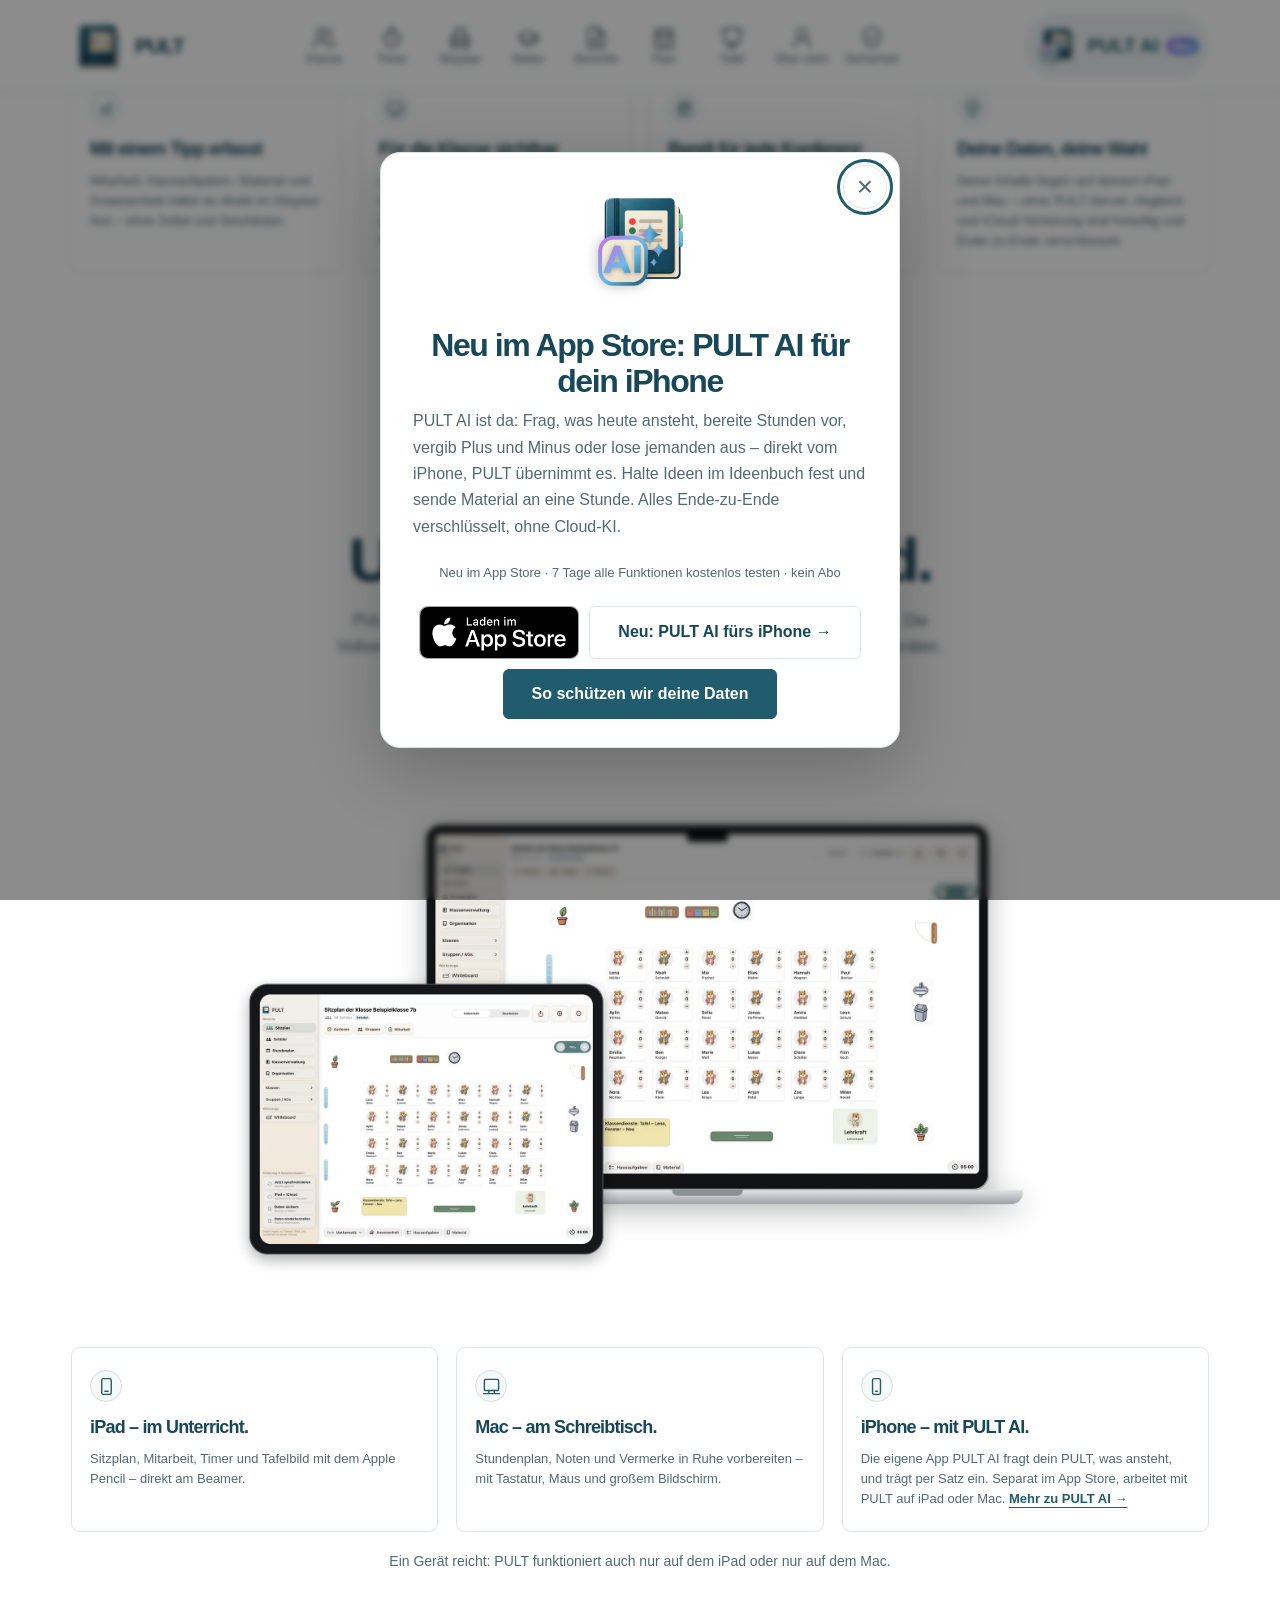
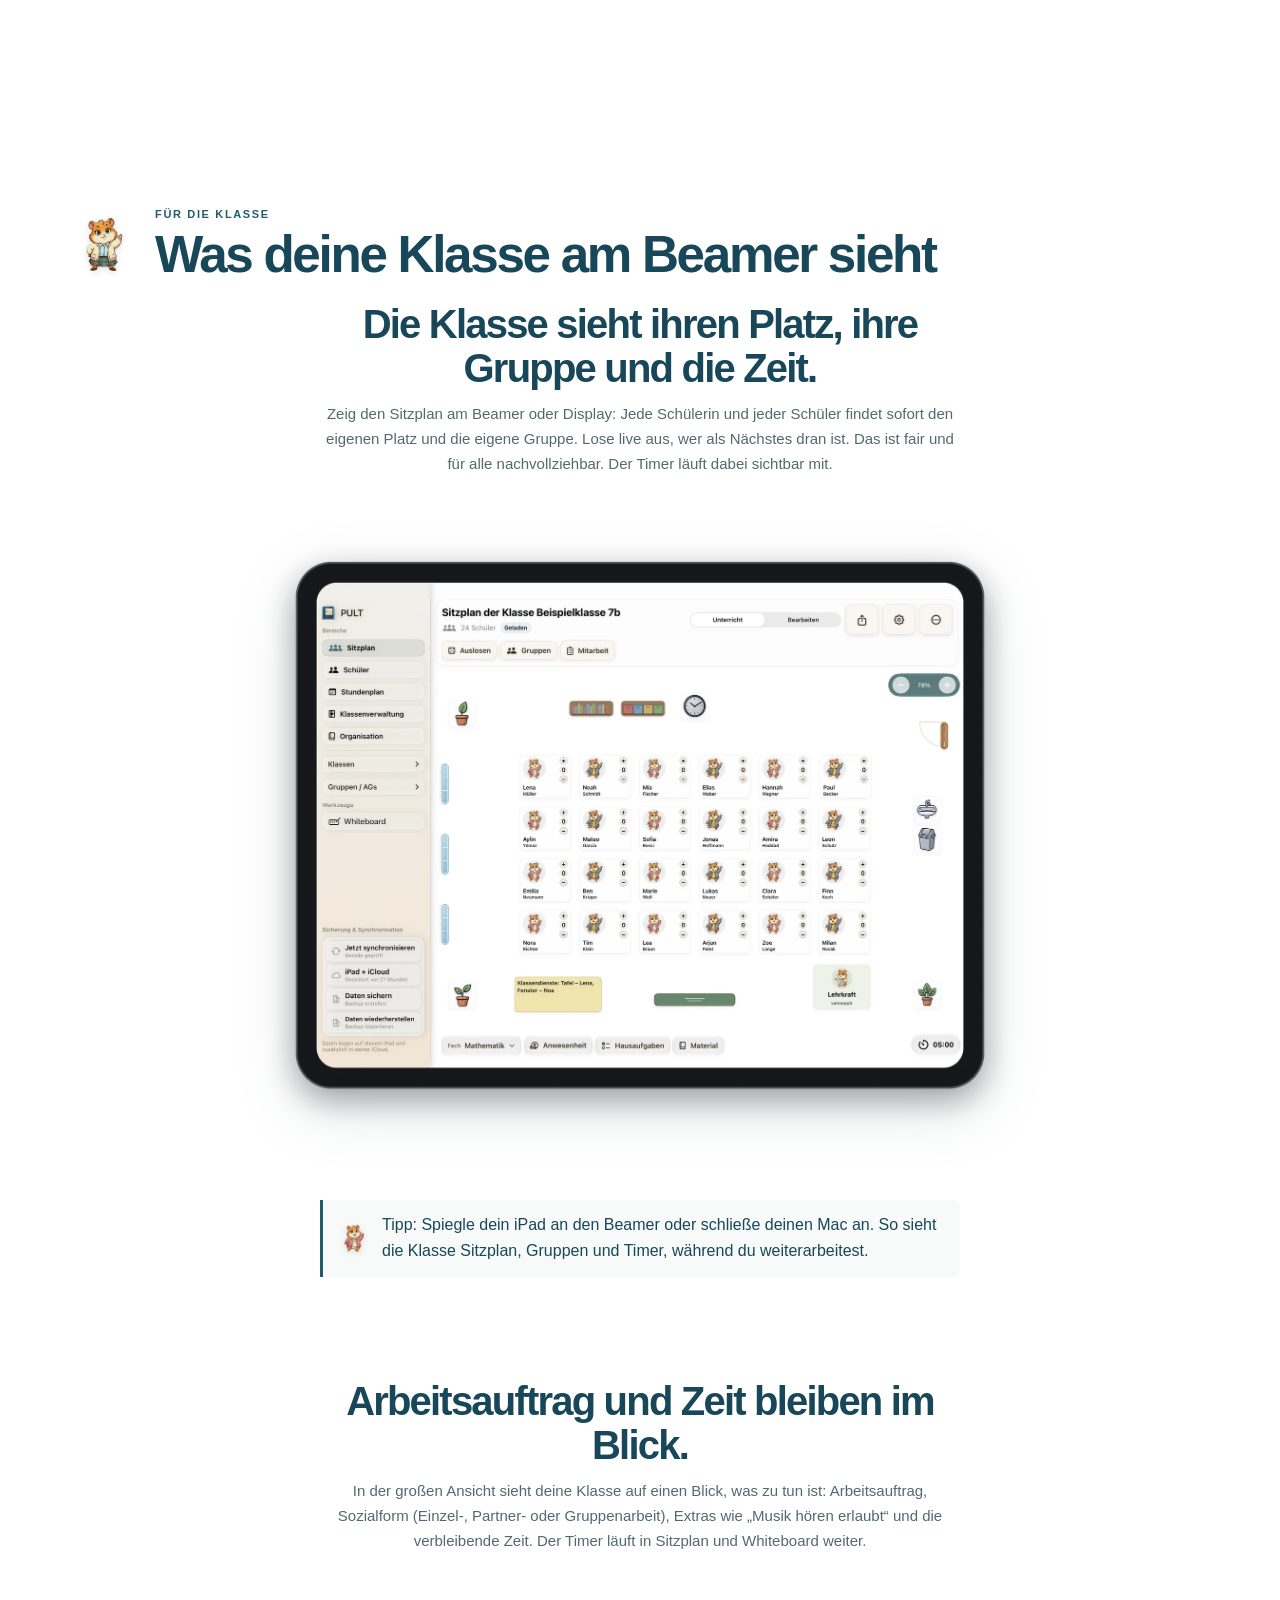
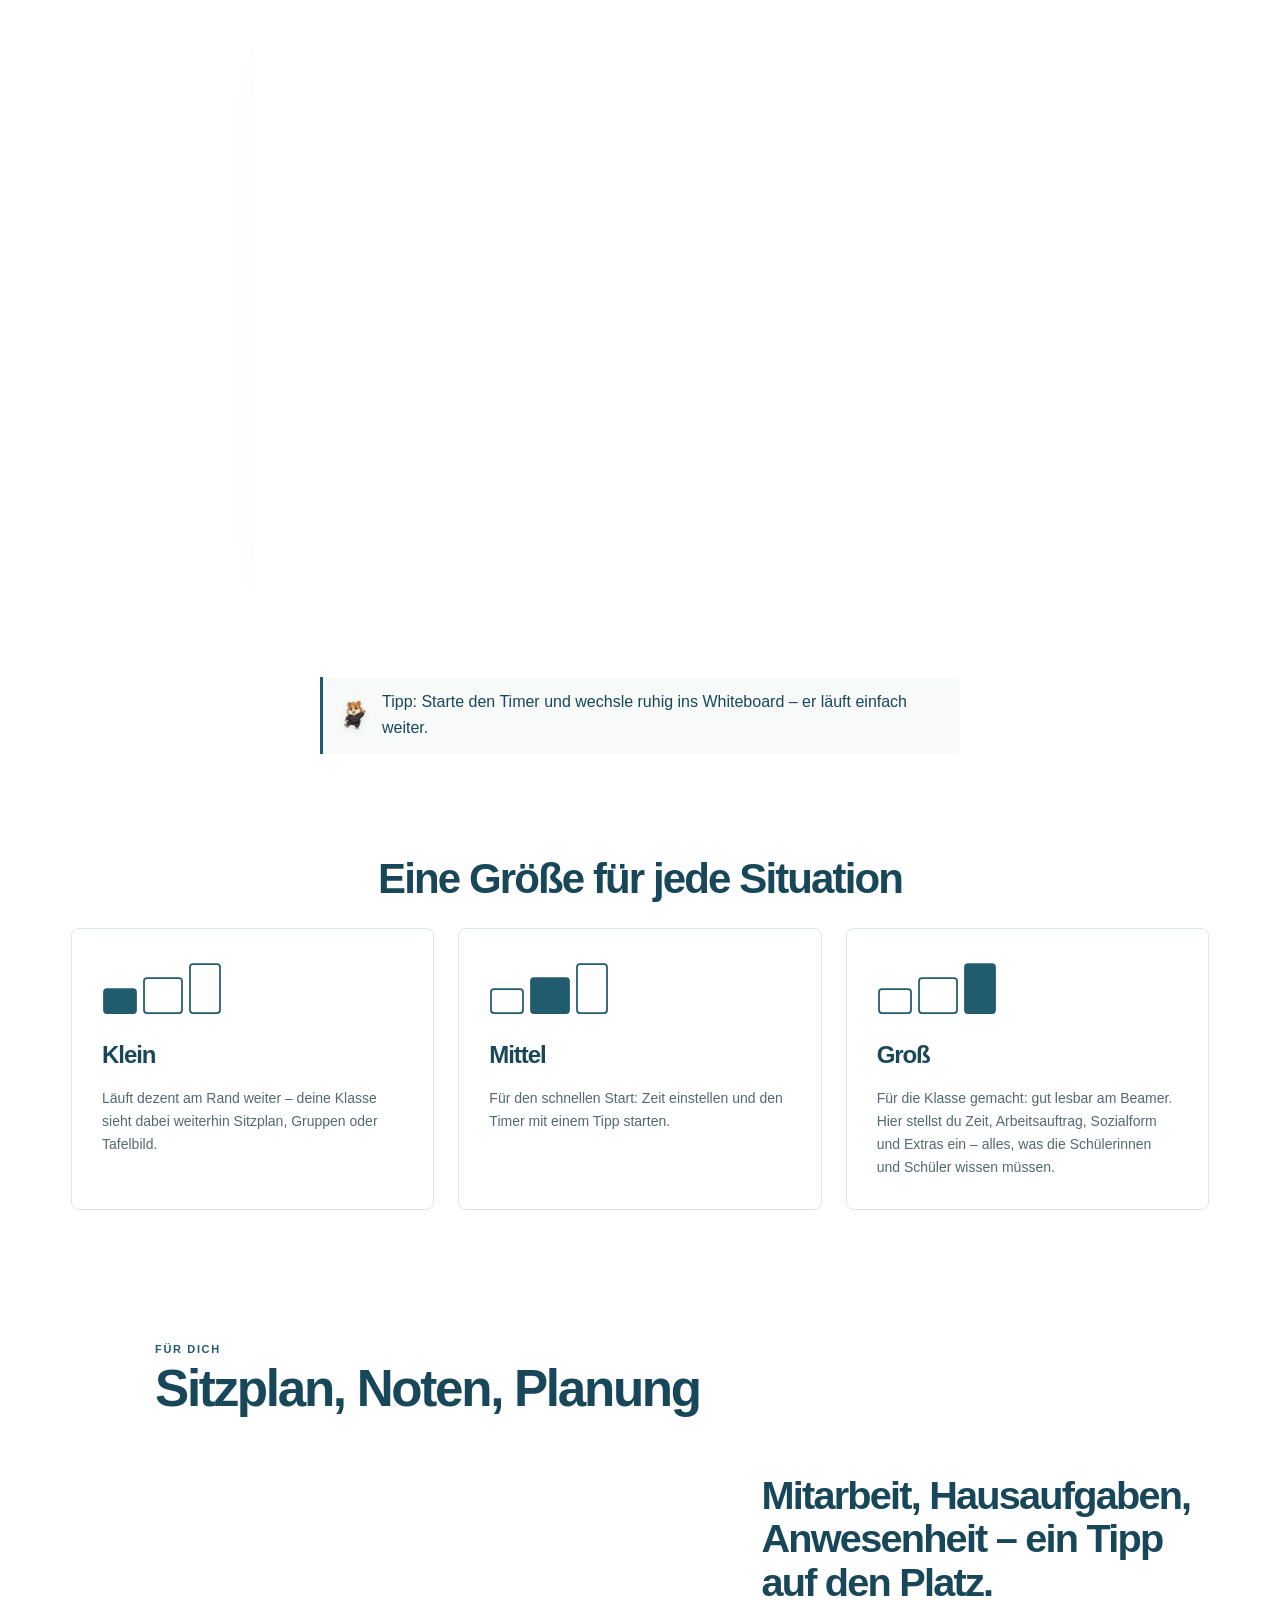
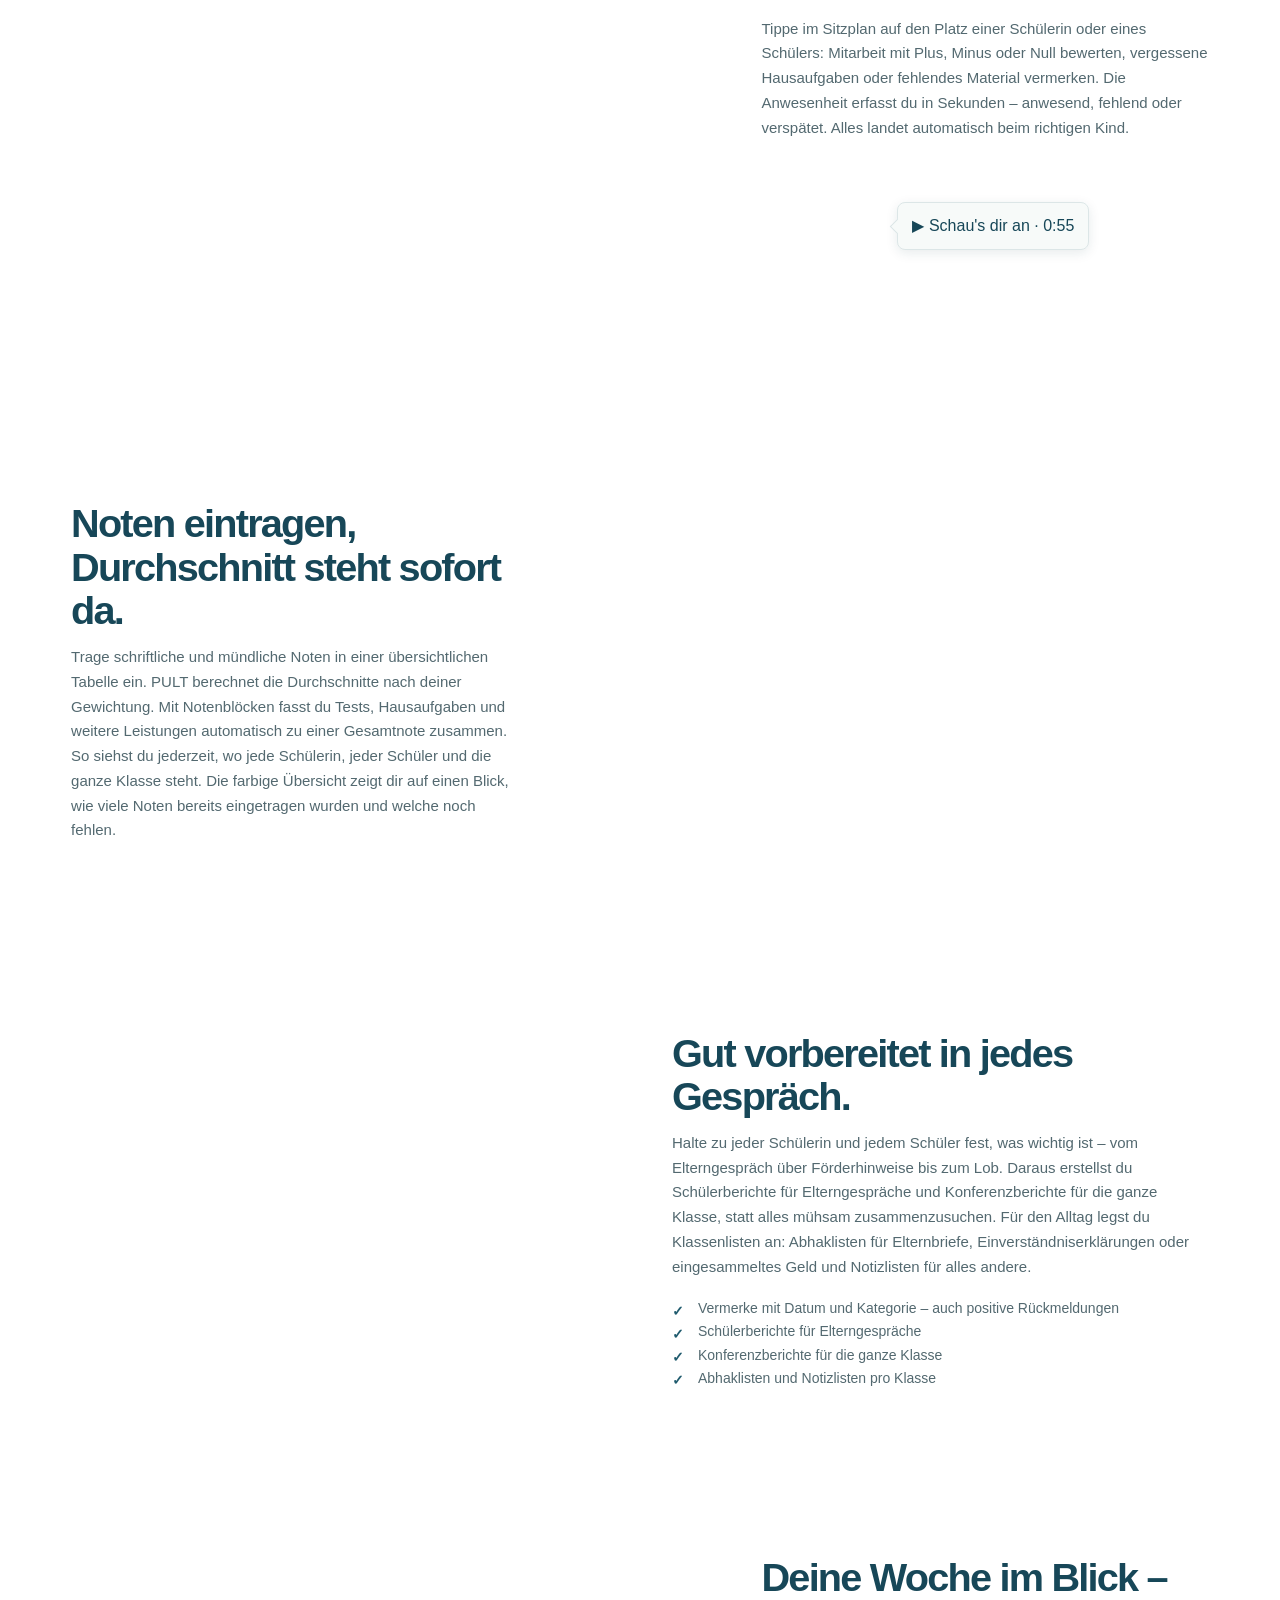
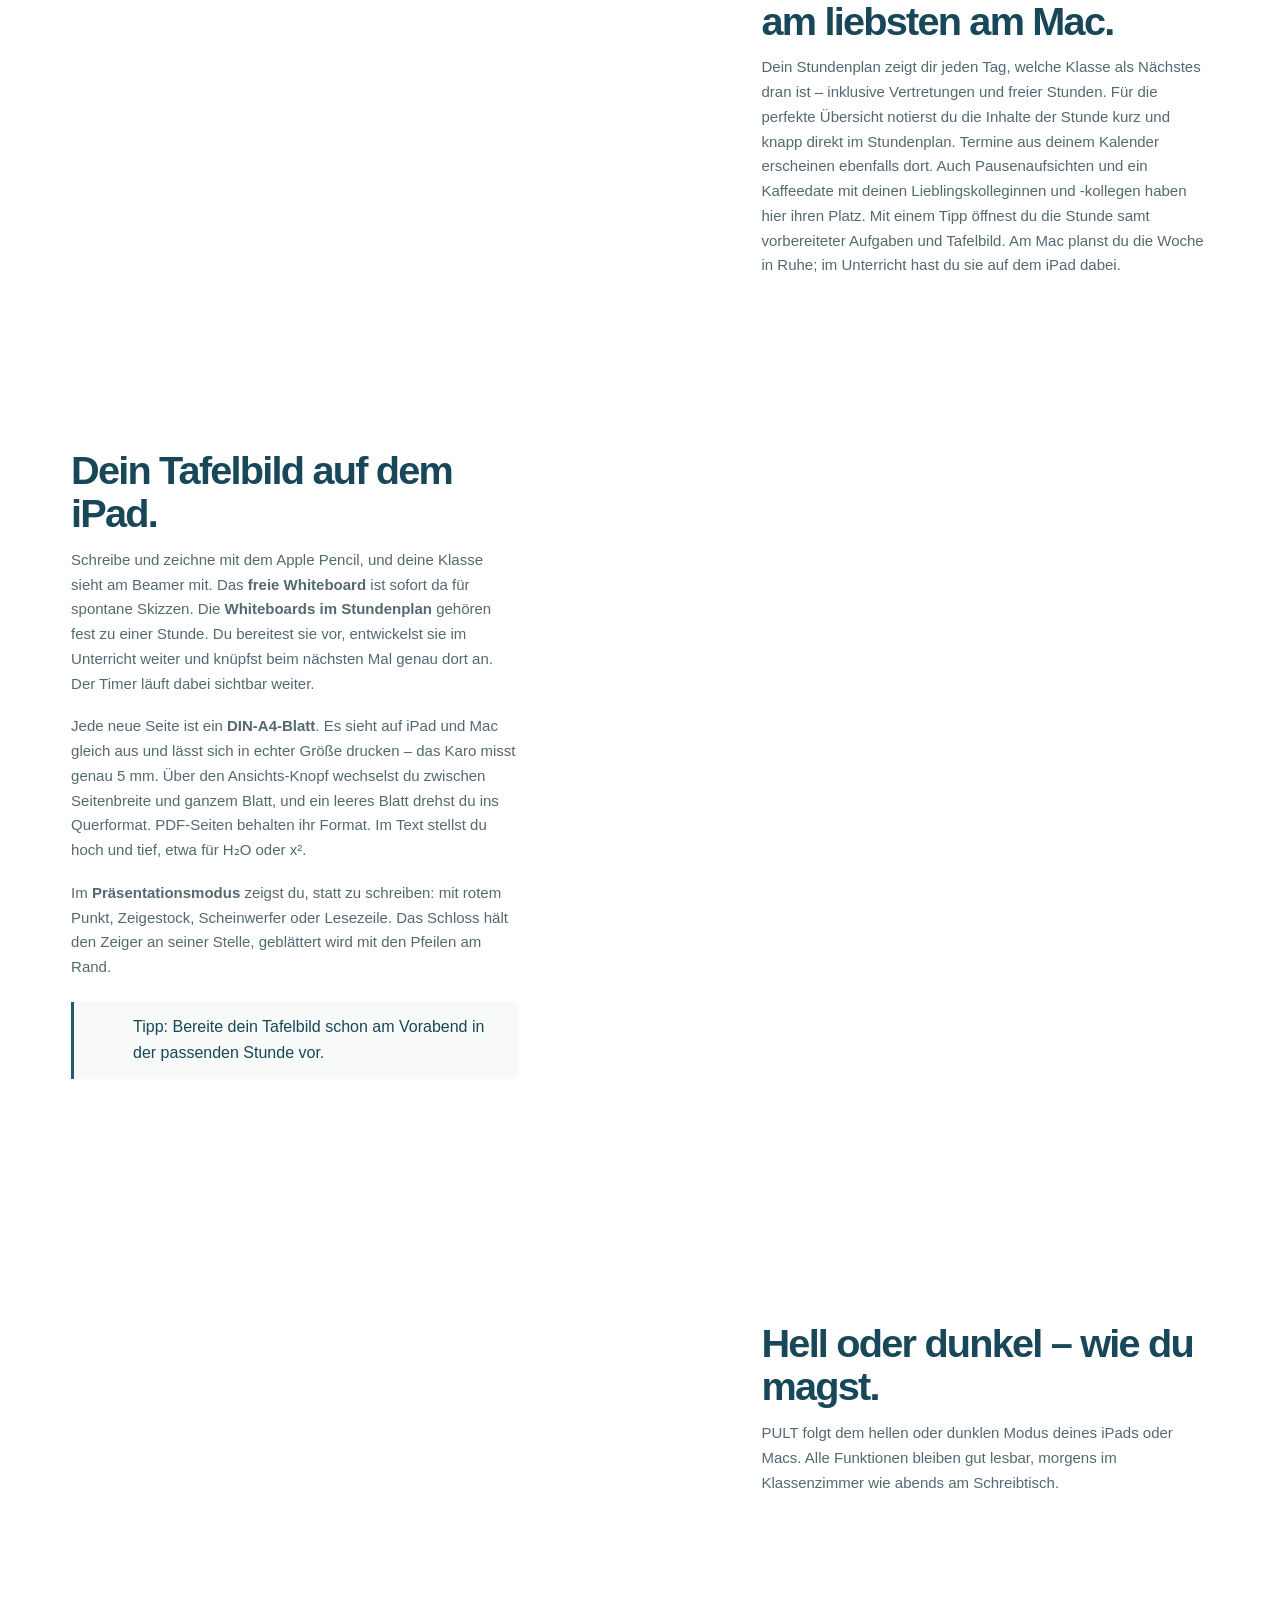
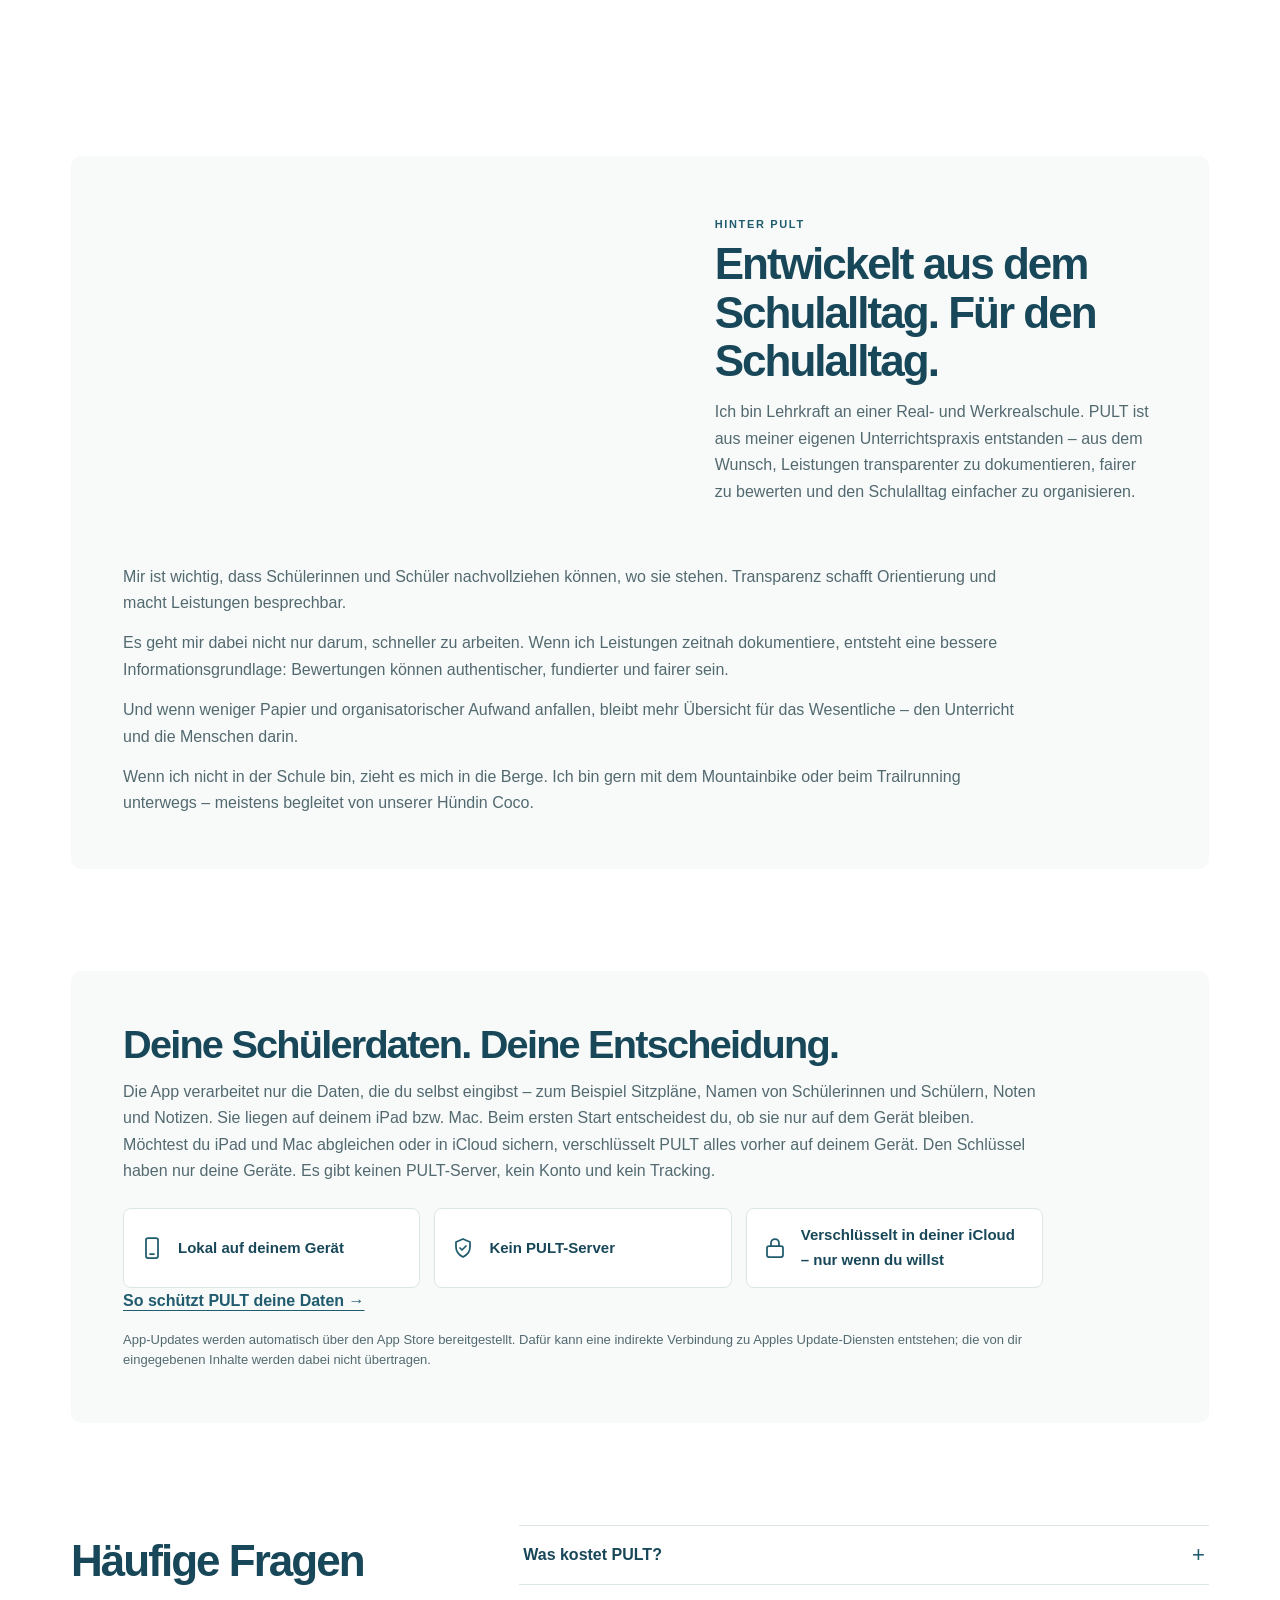
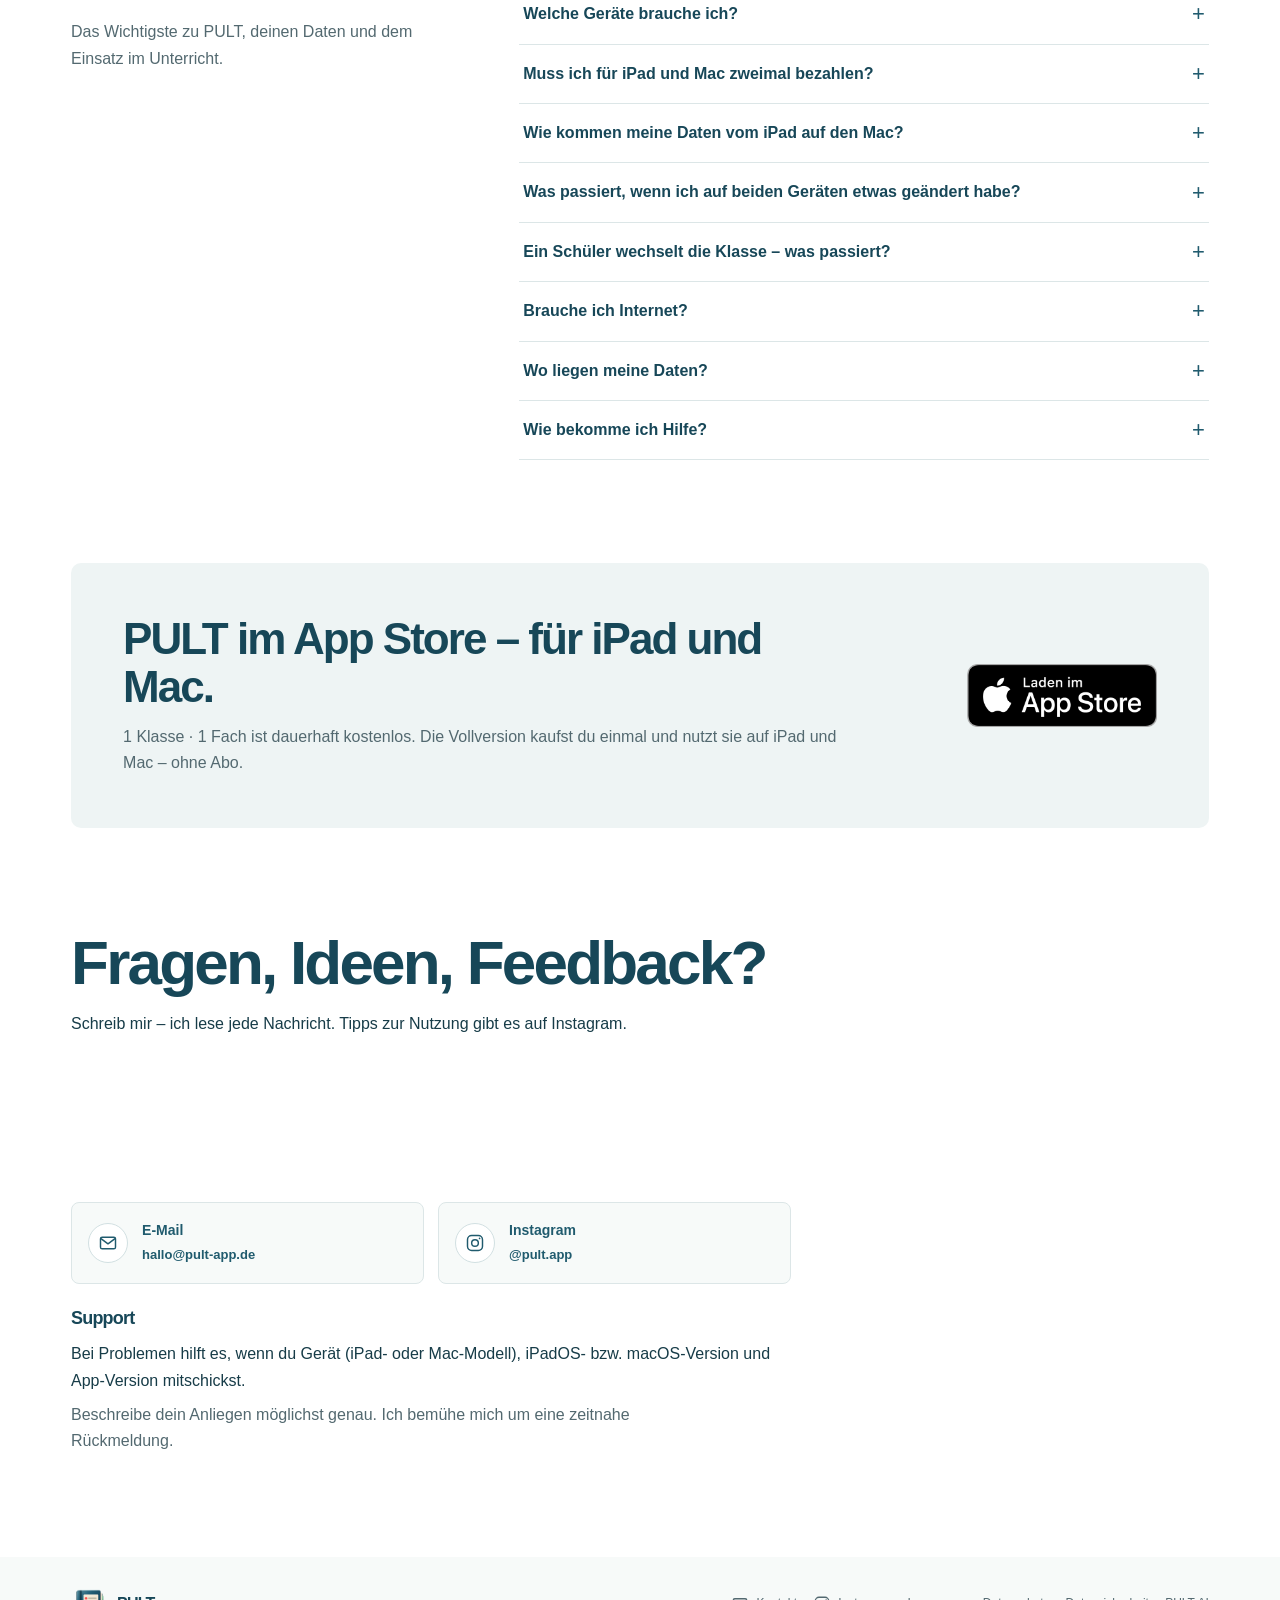
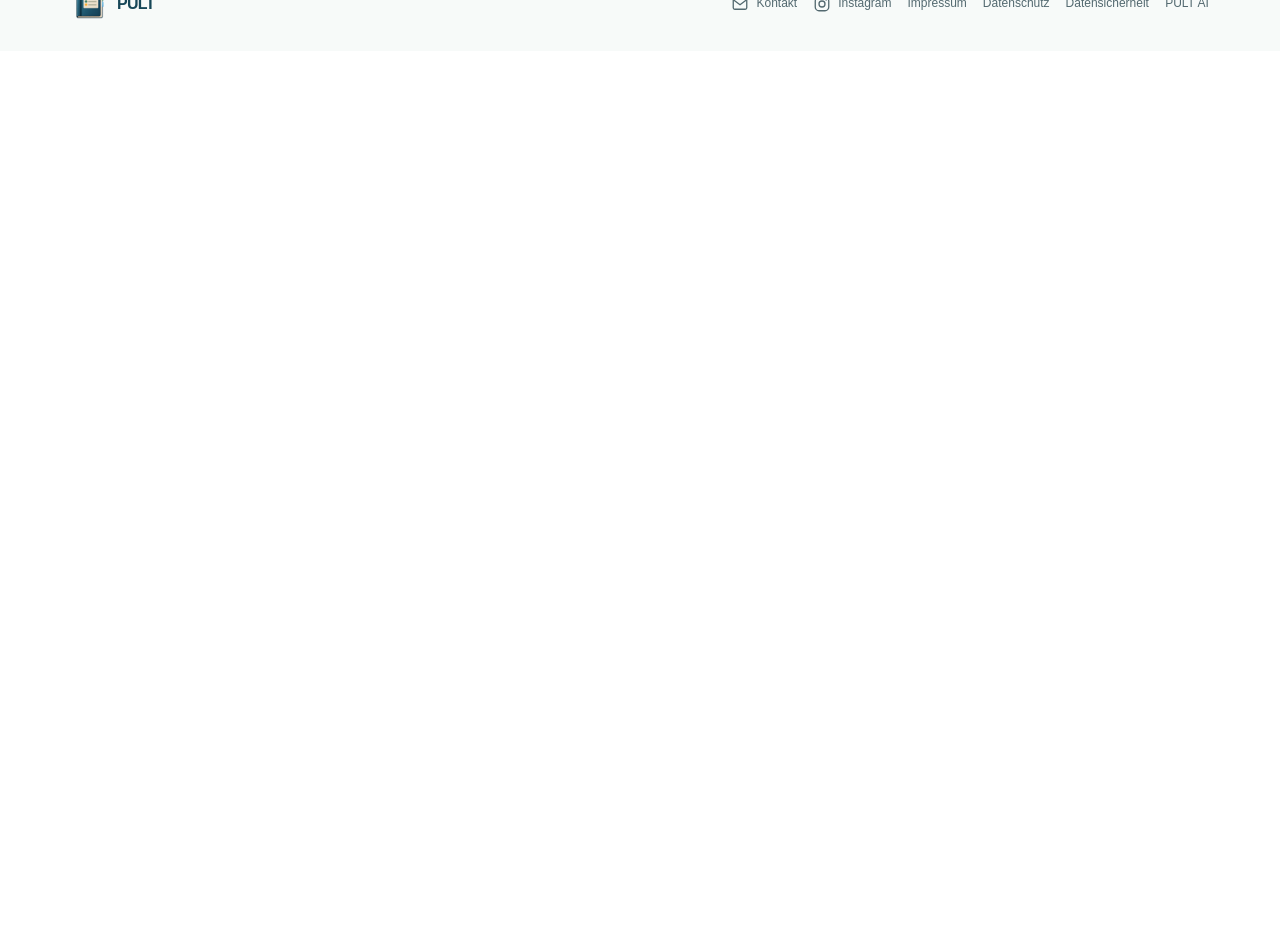
==== commit 913c7cb8: "Mac-Banner 'Bald' entfernt (PULT für den Mac ist erschienen) Co-Authored-By: Claude Opus 5.5 <norepl" ====
--- a/index.html
+++ b/index.html
@@ -26,11 +26,6 @@
   </head>
   <body>
     <a class="skip-link" href="#inhalt">Zum Inhalt springen</a>
-    <!-- MAC-BANNER: nach Mac-Start entfernen -->
-    <div class="mac-banner" role="note">
-      <span class="mac-banner-badge">Bald</span>
-      <span>PULT für den Mac kommt in Kürze – dein Kauf gilt dann auf iPad und Mac.</span>
-    </div>
     <header class="site-header">
       <div class="container header-inner">
         <a class="brand" href="#start" aria-label="PULT – zur Startseite">
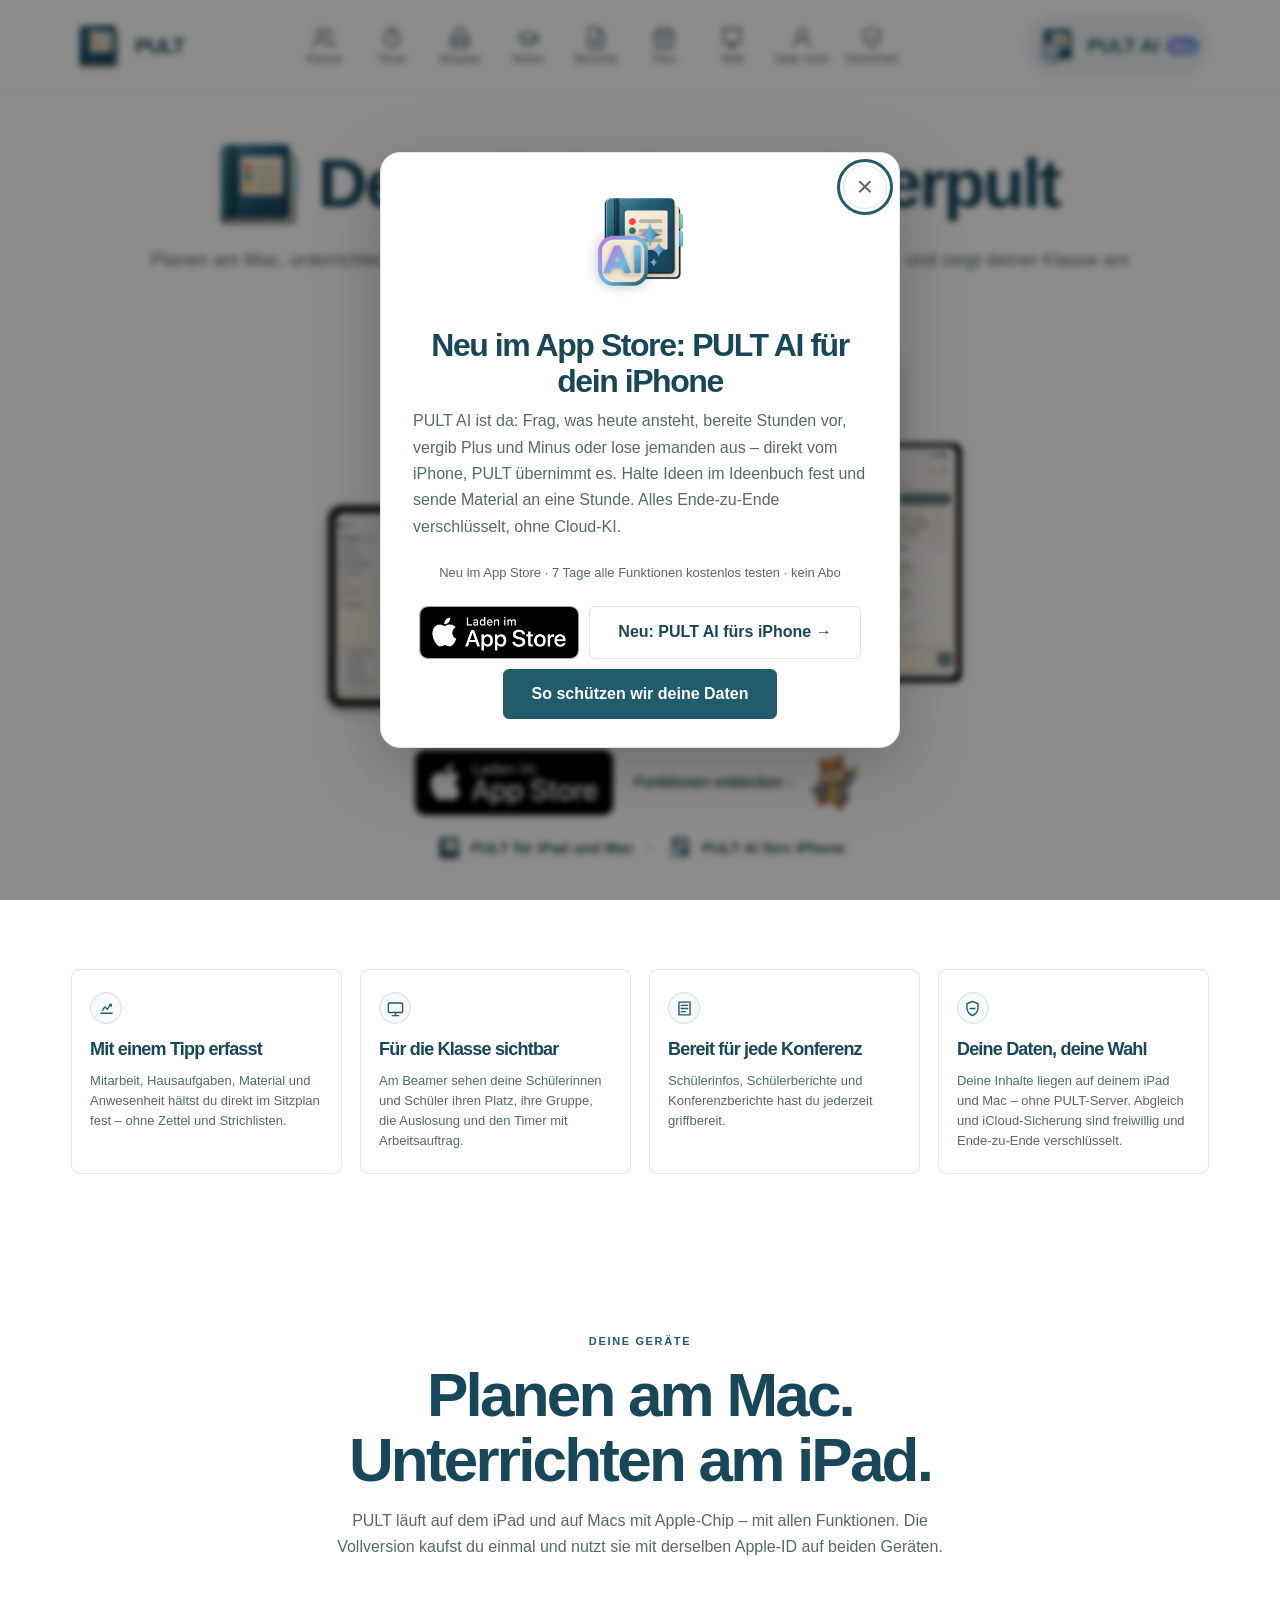
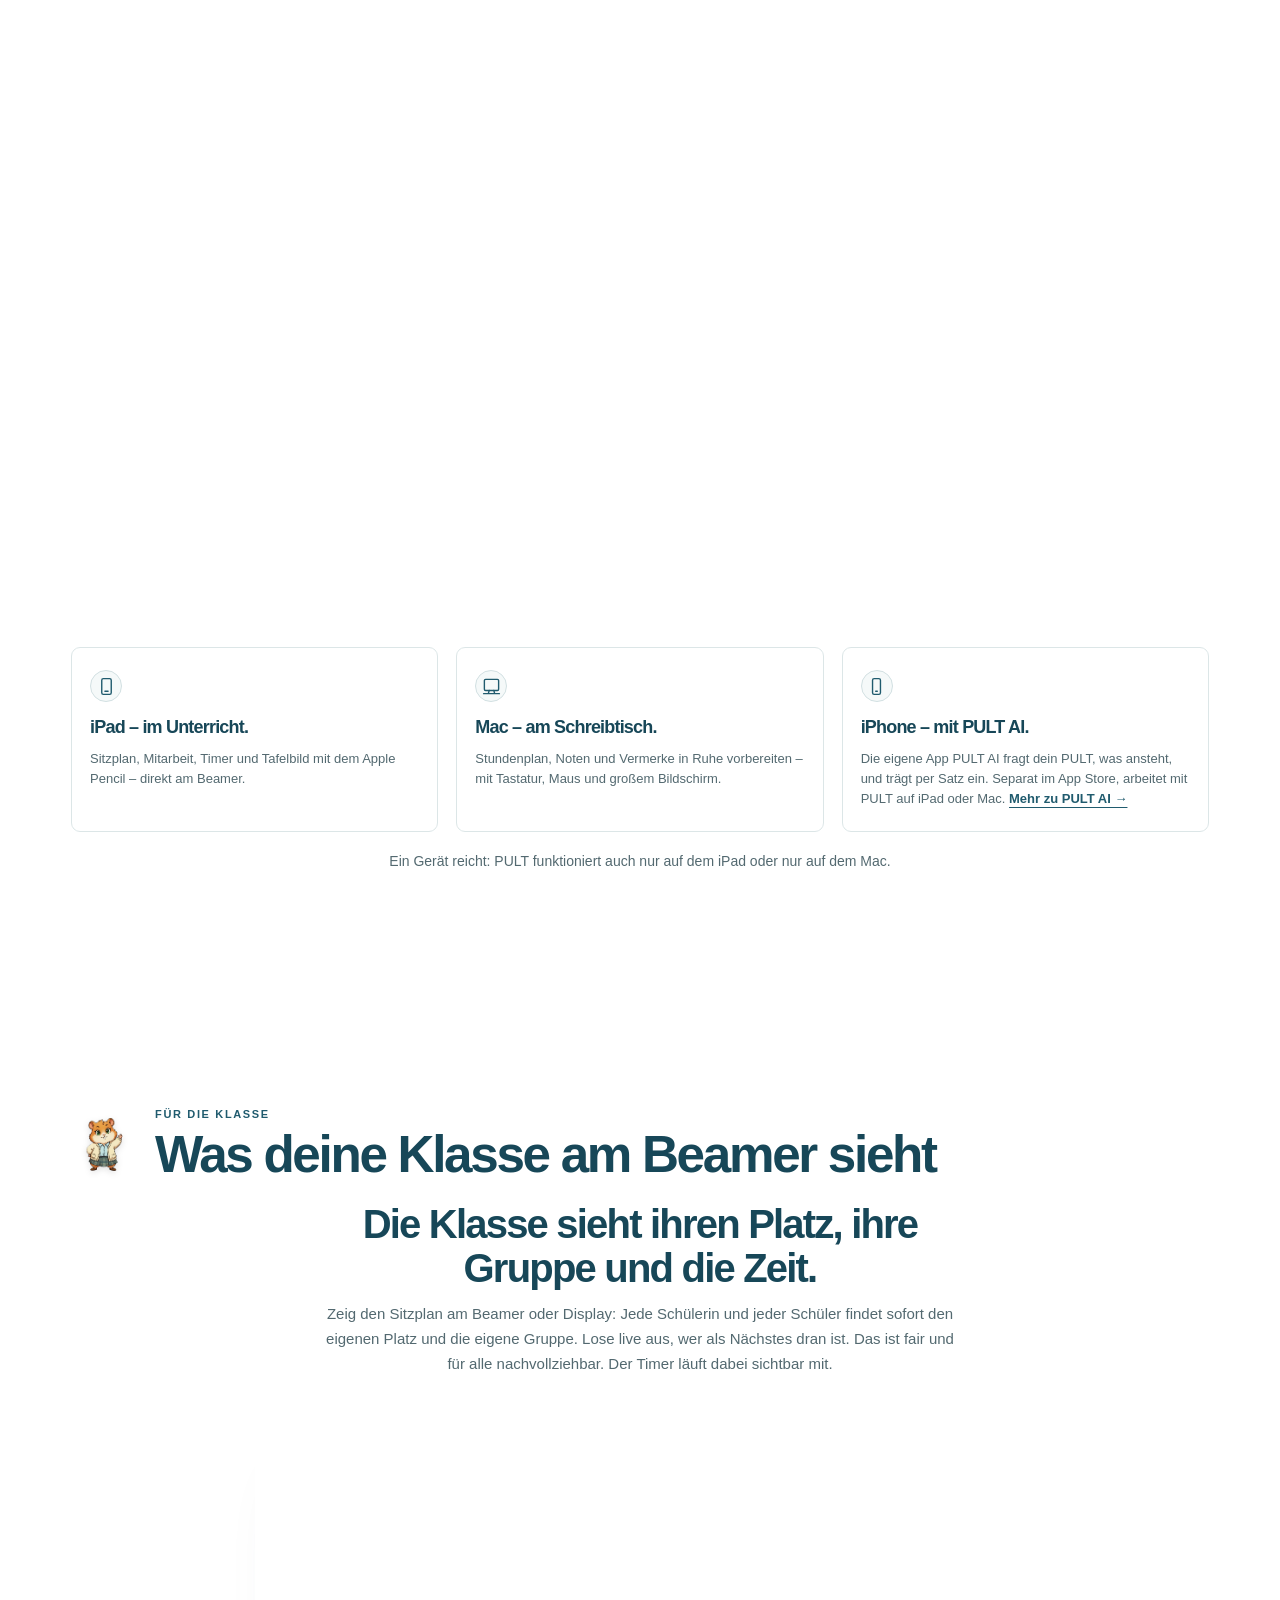
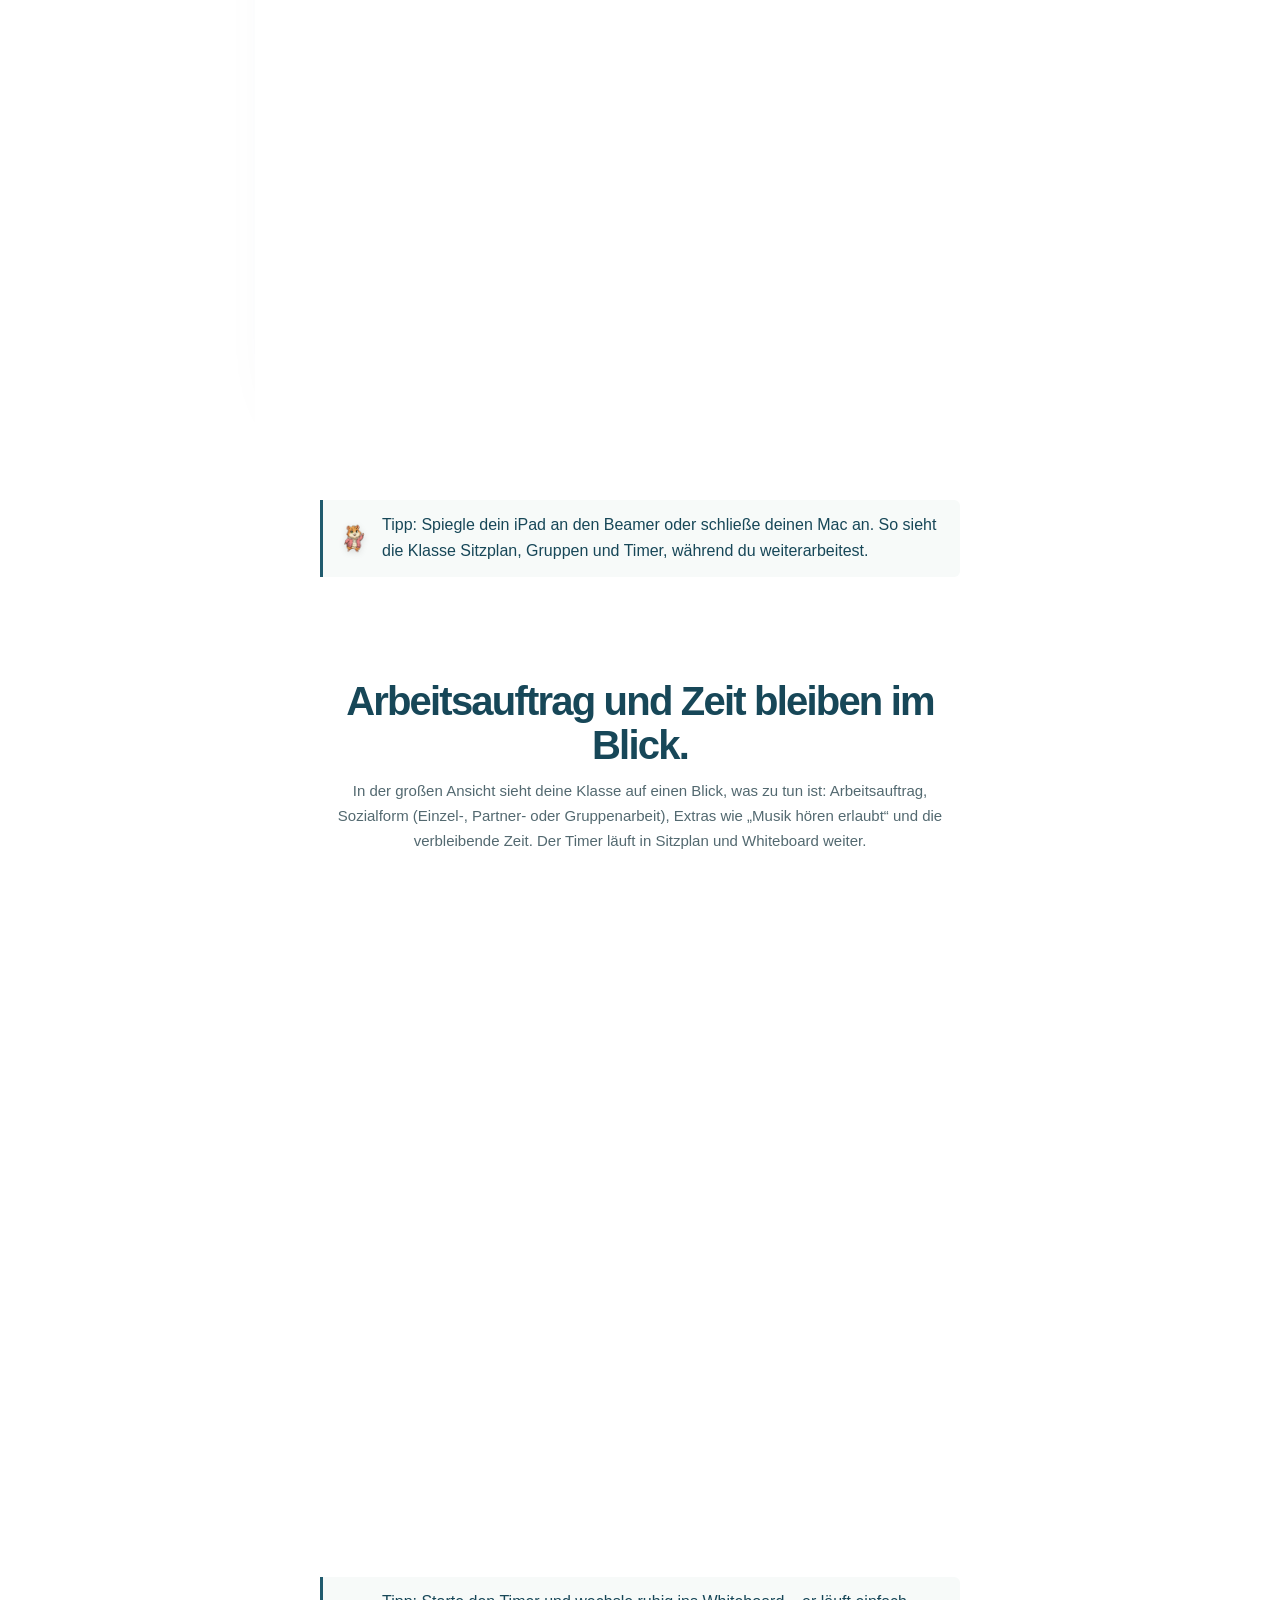
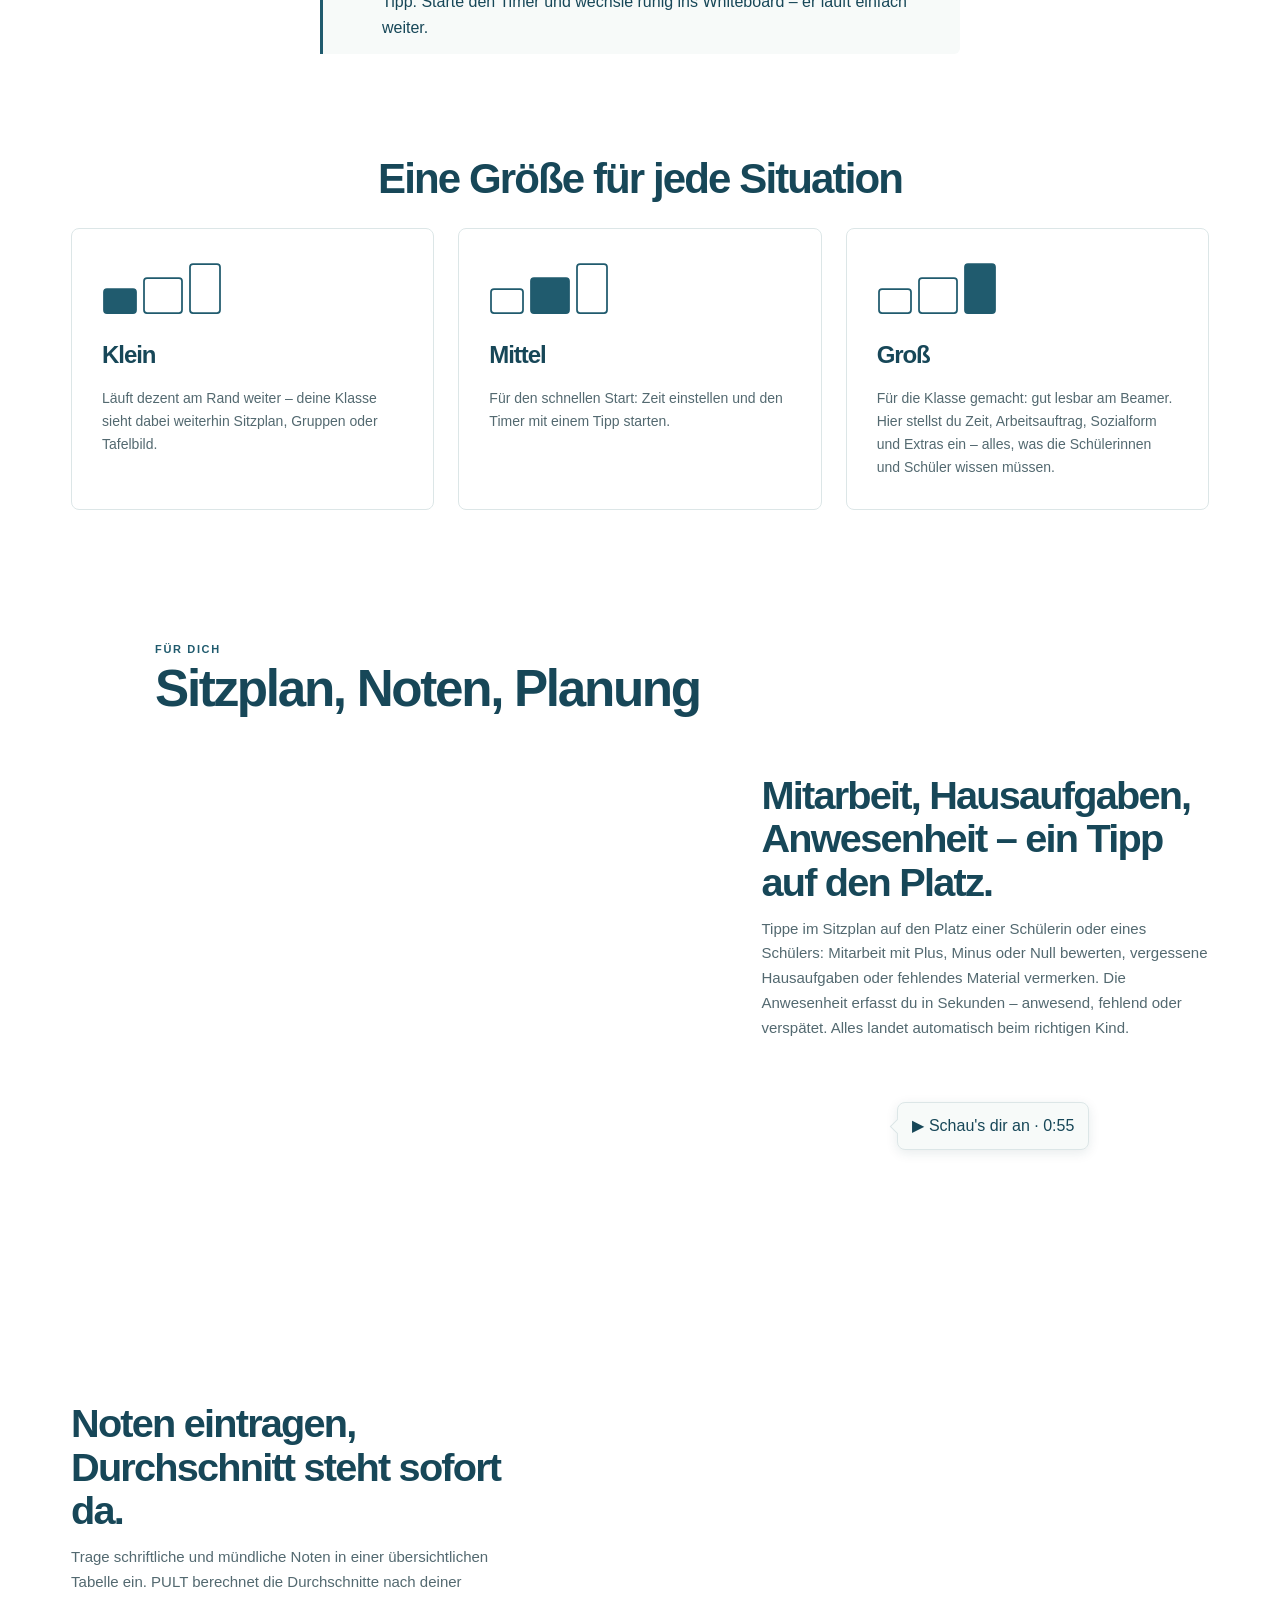
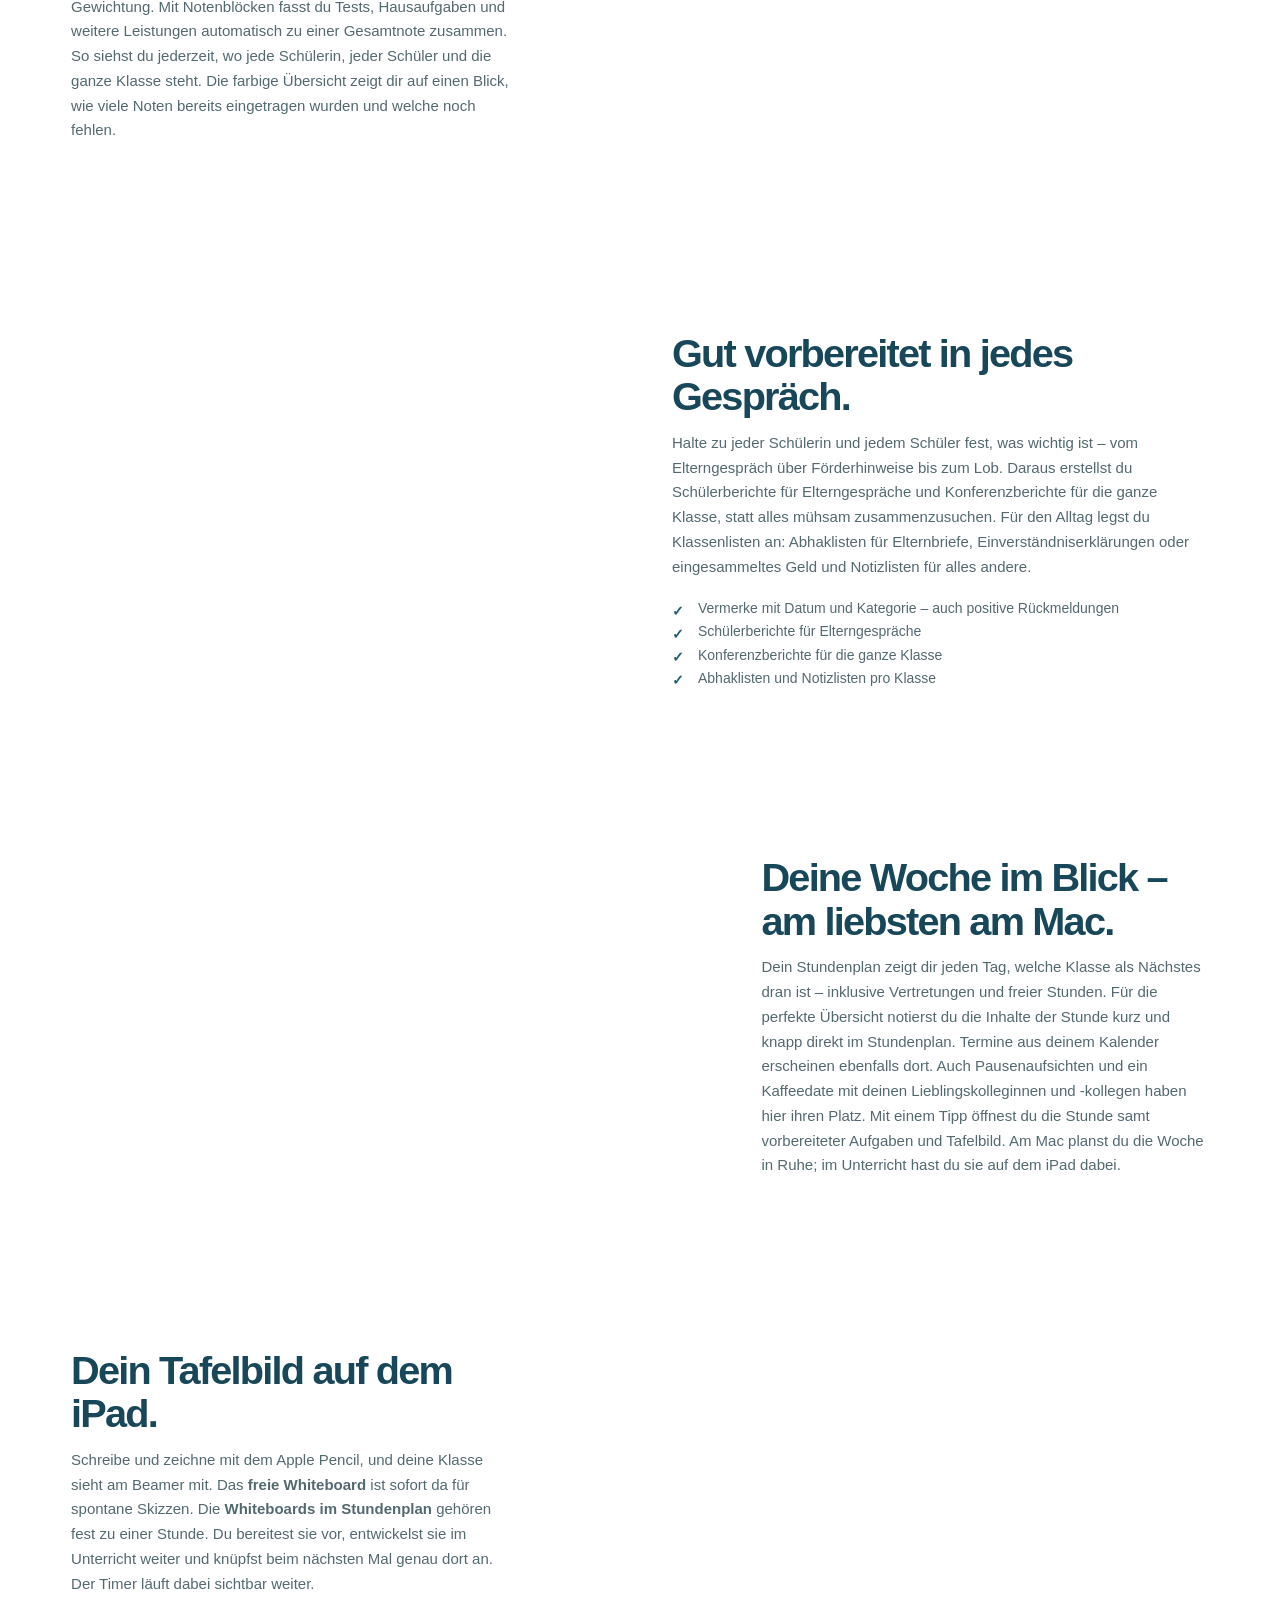
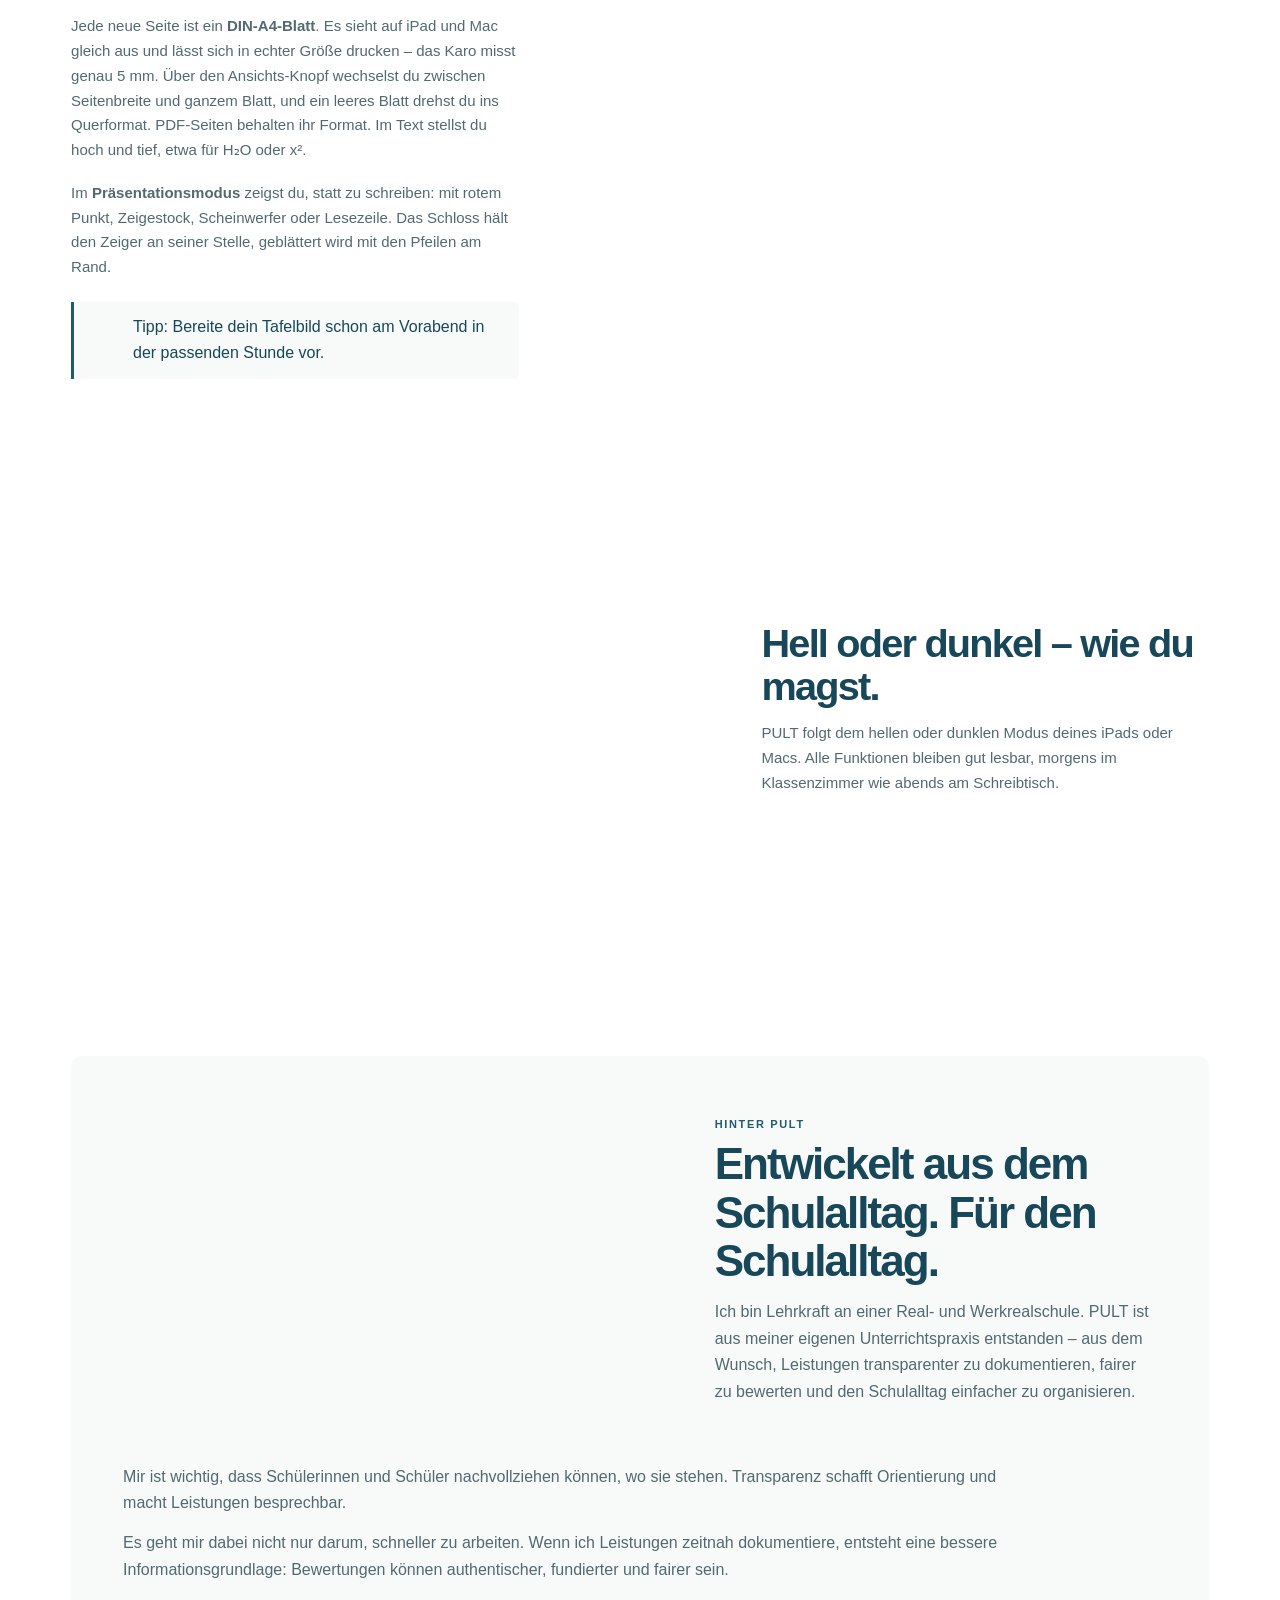
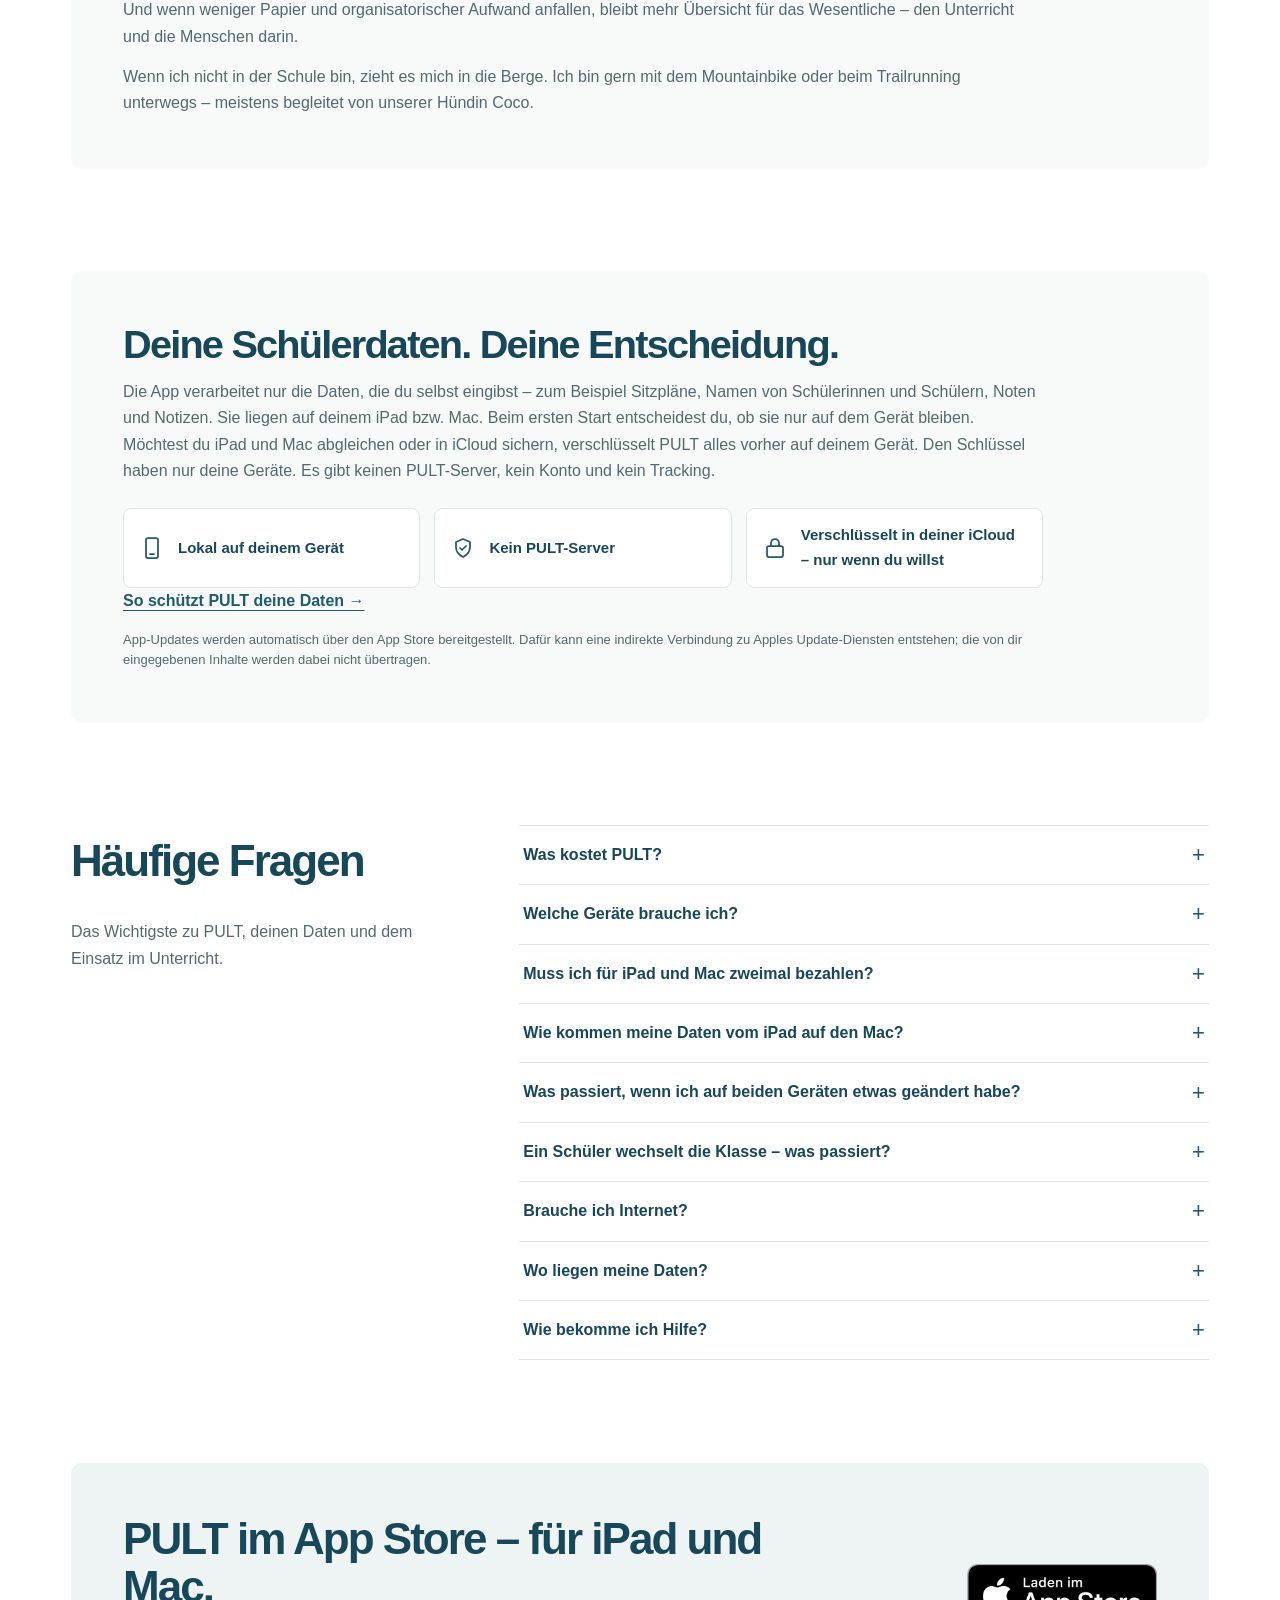
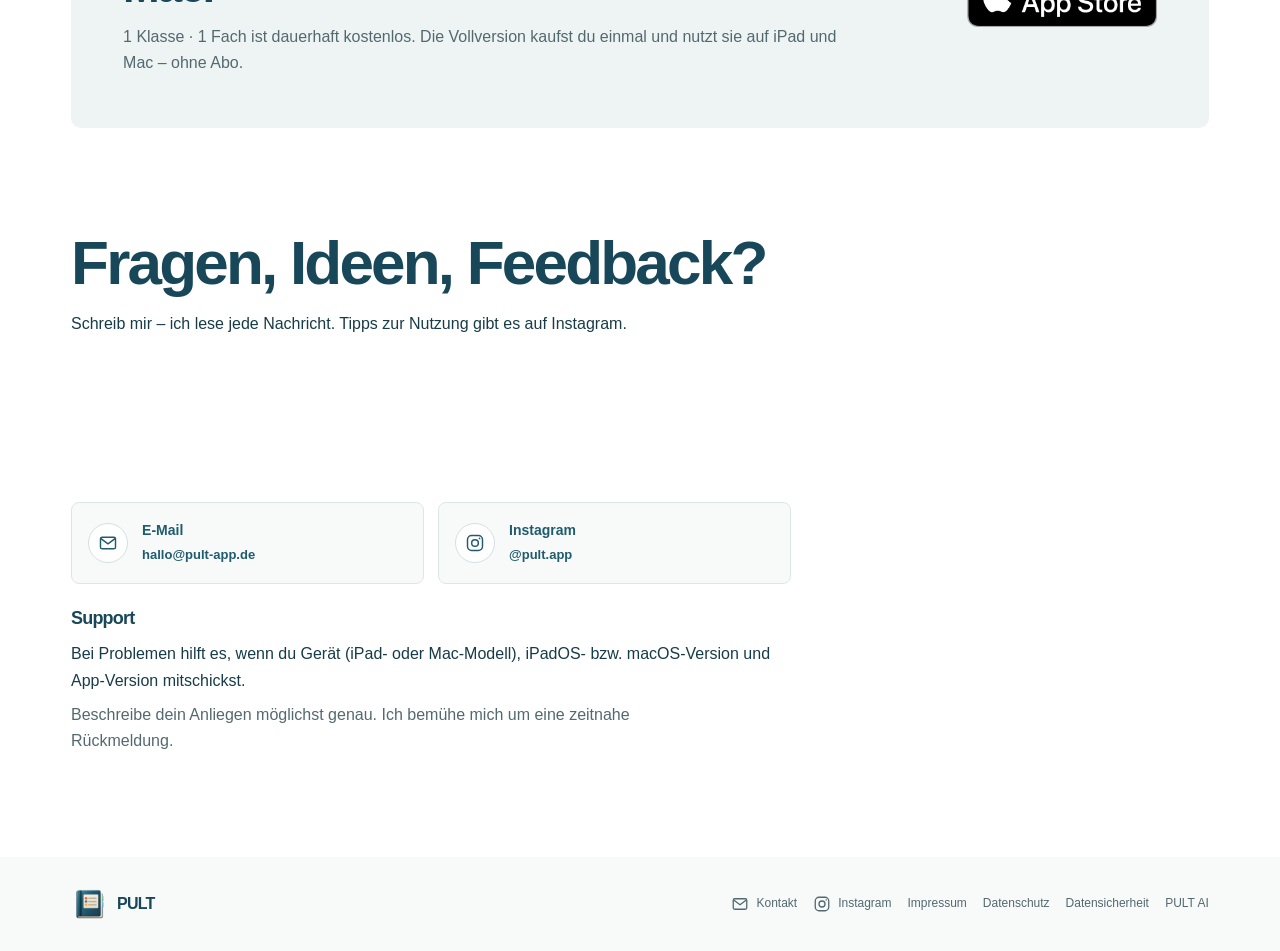
==== commit f1f8d81e: "Whiteboard-Bild ersetzt: Tafelbild Fotosynthese auf DIN-A4-Blatt (iPad) Co-Authored-By: Claude Opus " ====
--- a/index.html
+++ b/index.html
@@ -302,8 +302,8 @@
           <figure class="feature-visual">
             <button class="screenshot-trigger" type="button" aria-label="Screenshot vergrößern: PULT-Whiteboard">
               <picture>
-                <source srcset="./assets/images/web/web-pult-whiteboard.webp" type="image/webp">
-                <img src="./assets/images/web/web-pult-whiteboard.png" width="1600" height="1226" alt="Whiteboard in PULT mit einem farbigen Tafelbild zur Zelle" loading="lazy" decoding="async">
+                <source srcset="./assets/images/web/web-pult-whiteboard.webp?v=20261125" type="image/webp">
+                <img src="./assets/images/web/web-pult-whiteboard.png?v=20261125" width="1600" height="1226" alt="Whiteboard in PULT auf dem iPad: Tafelbild zur Fotosynthese auf einem DIN-A4-Blatt mit 5-mm-Karo" loading="lazy" decoding="async">
               </picture>
             </button>
           </figure>
